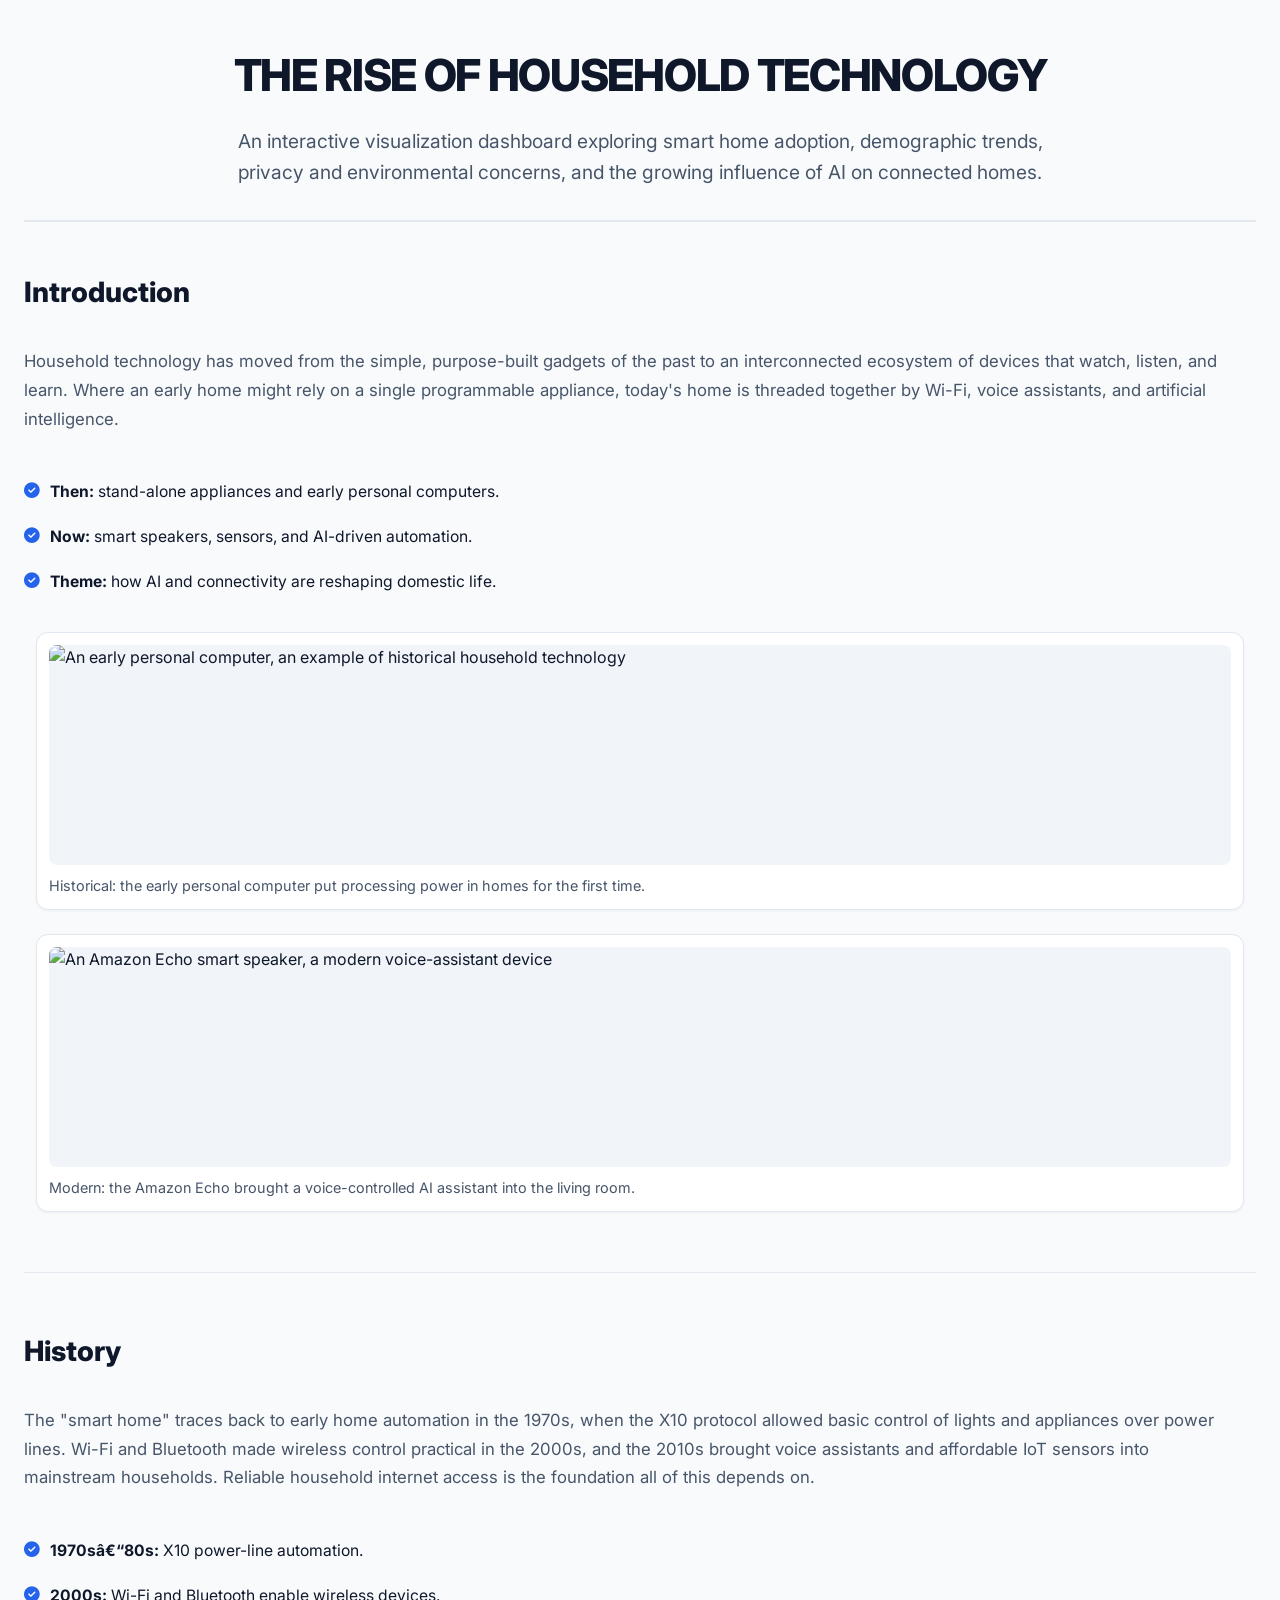
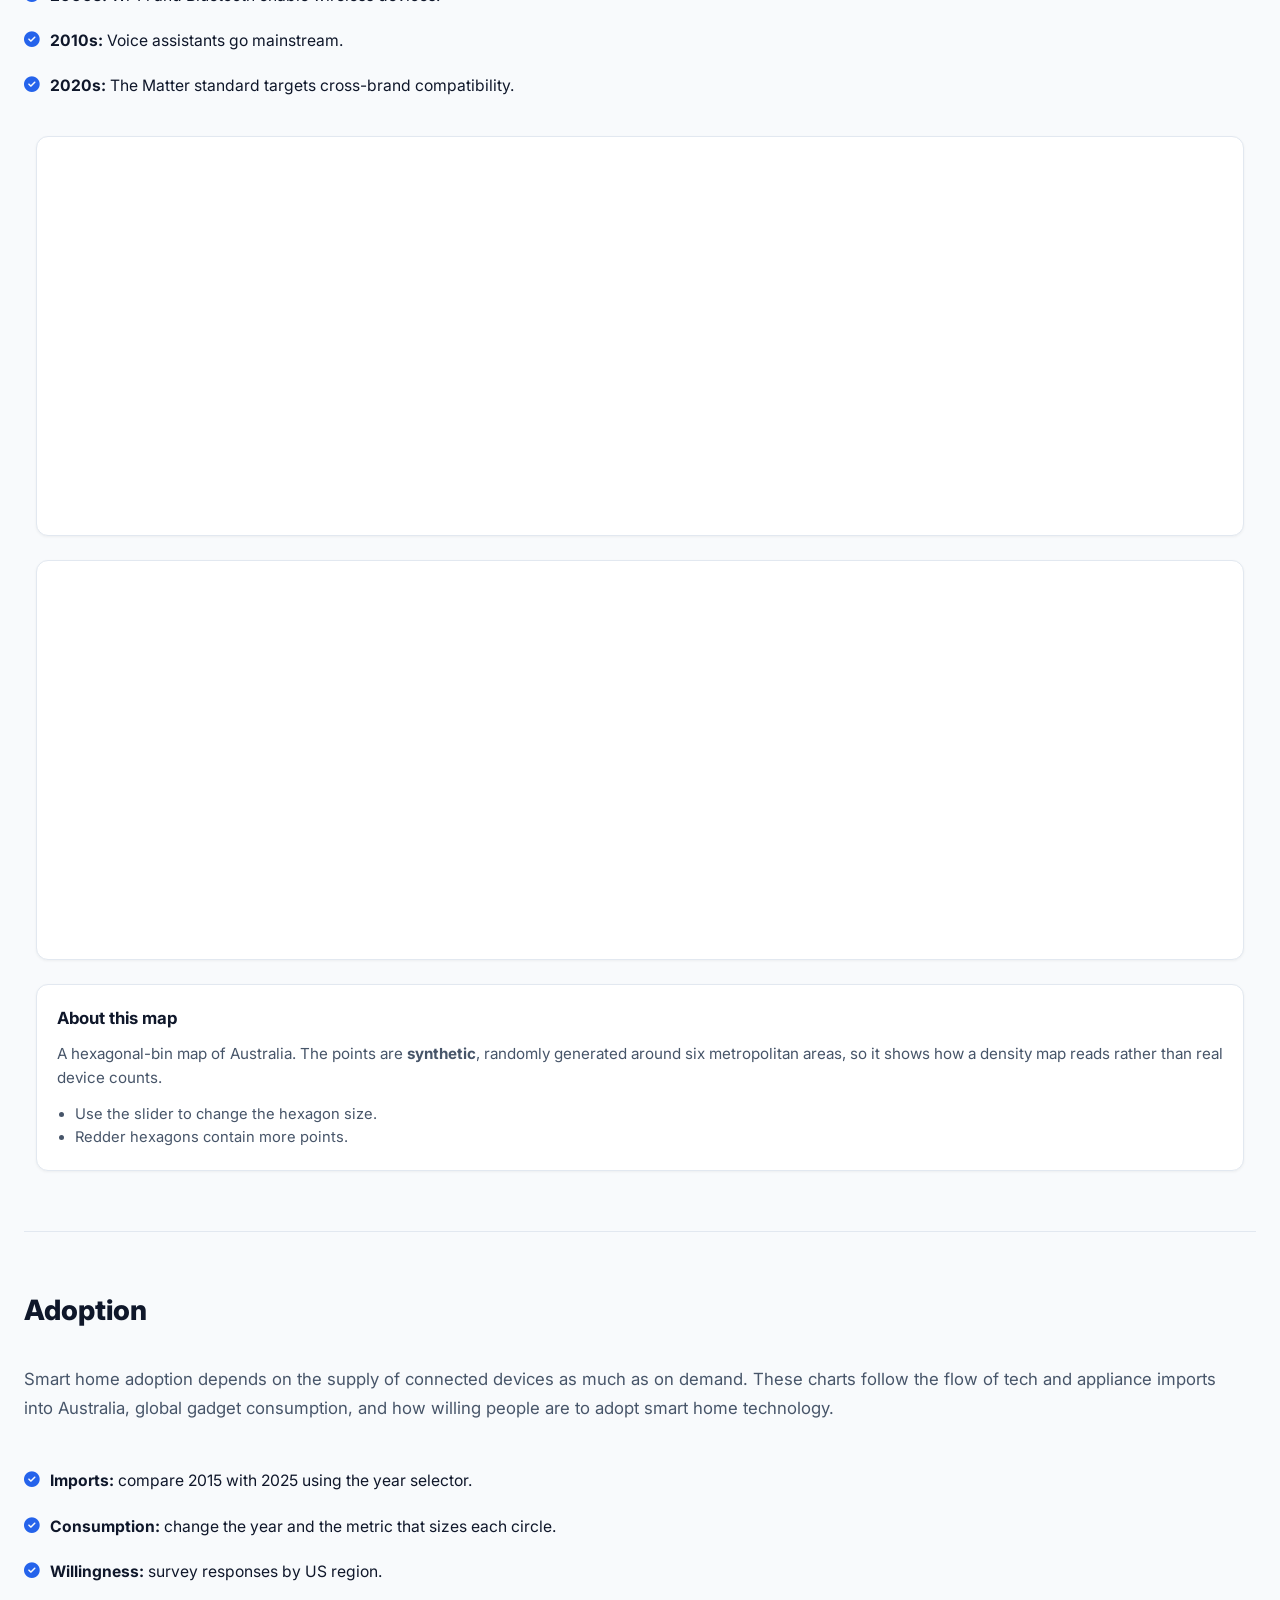
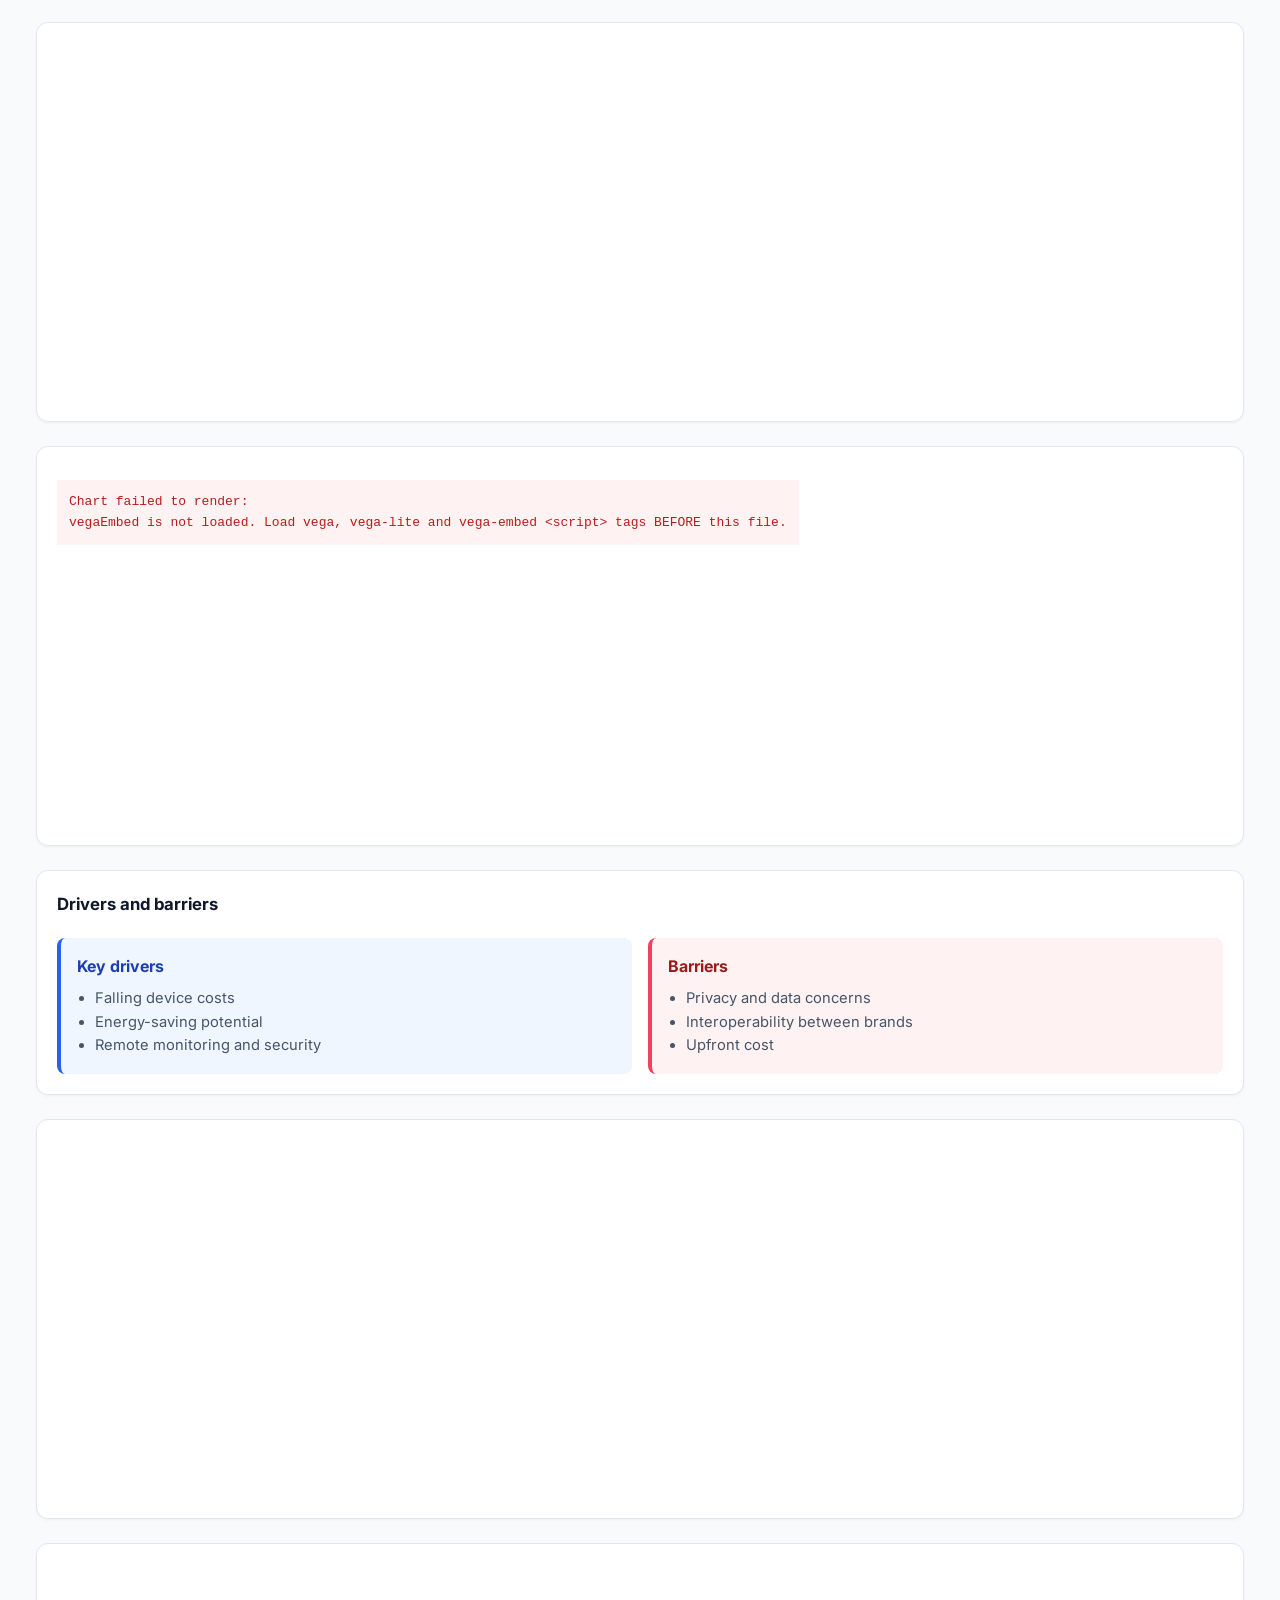
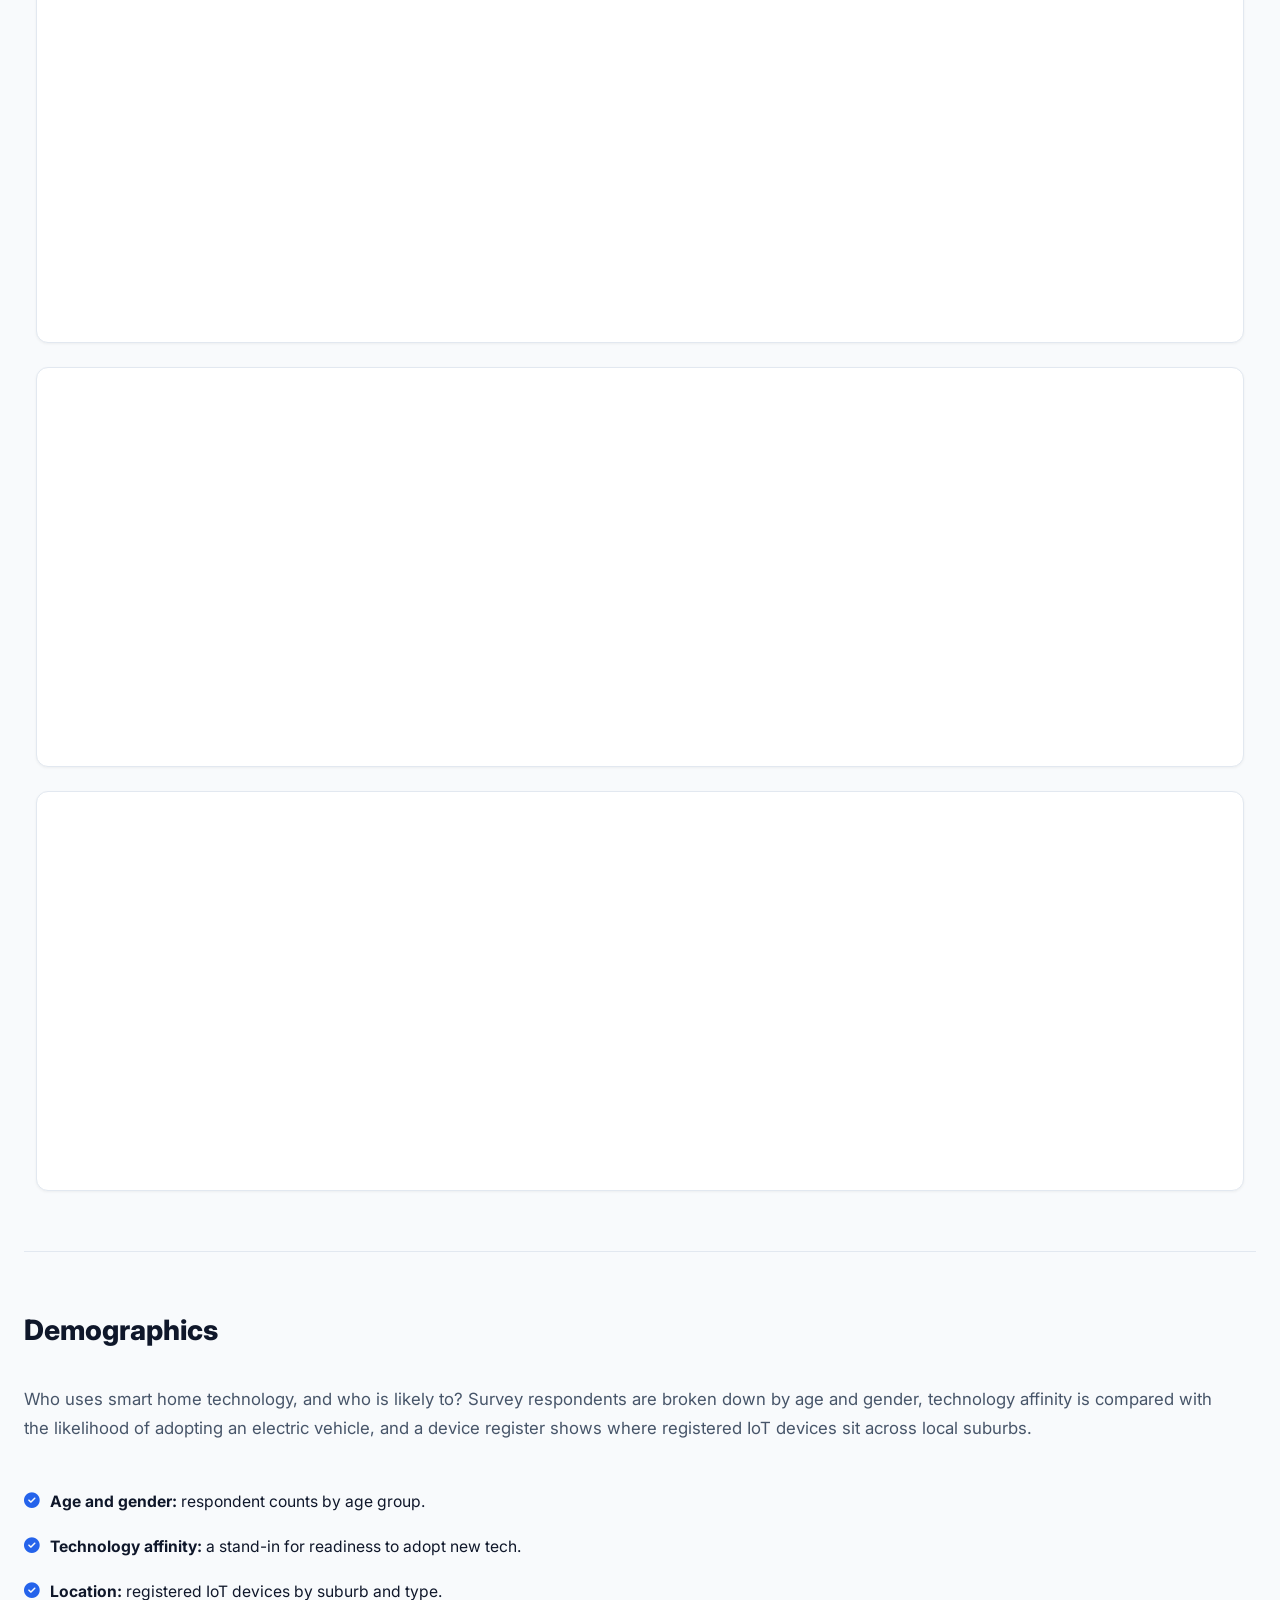
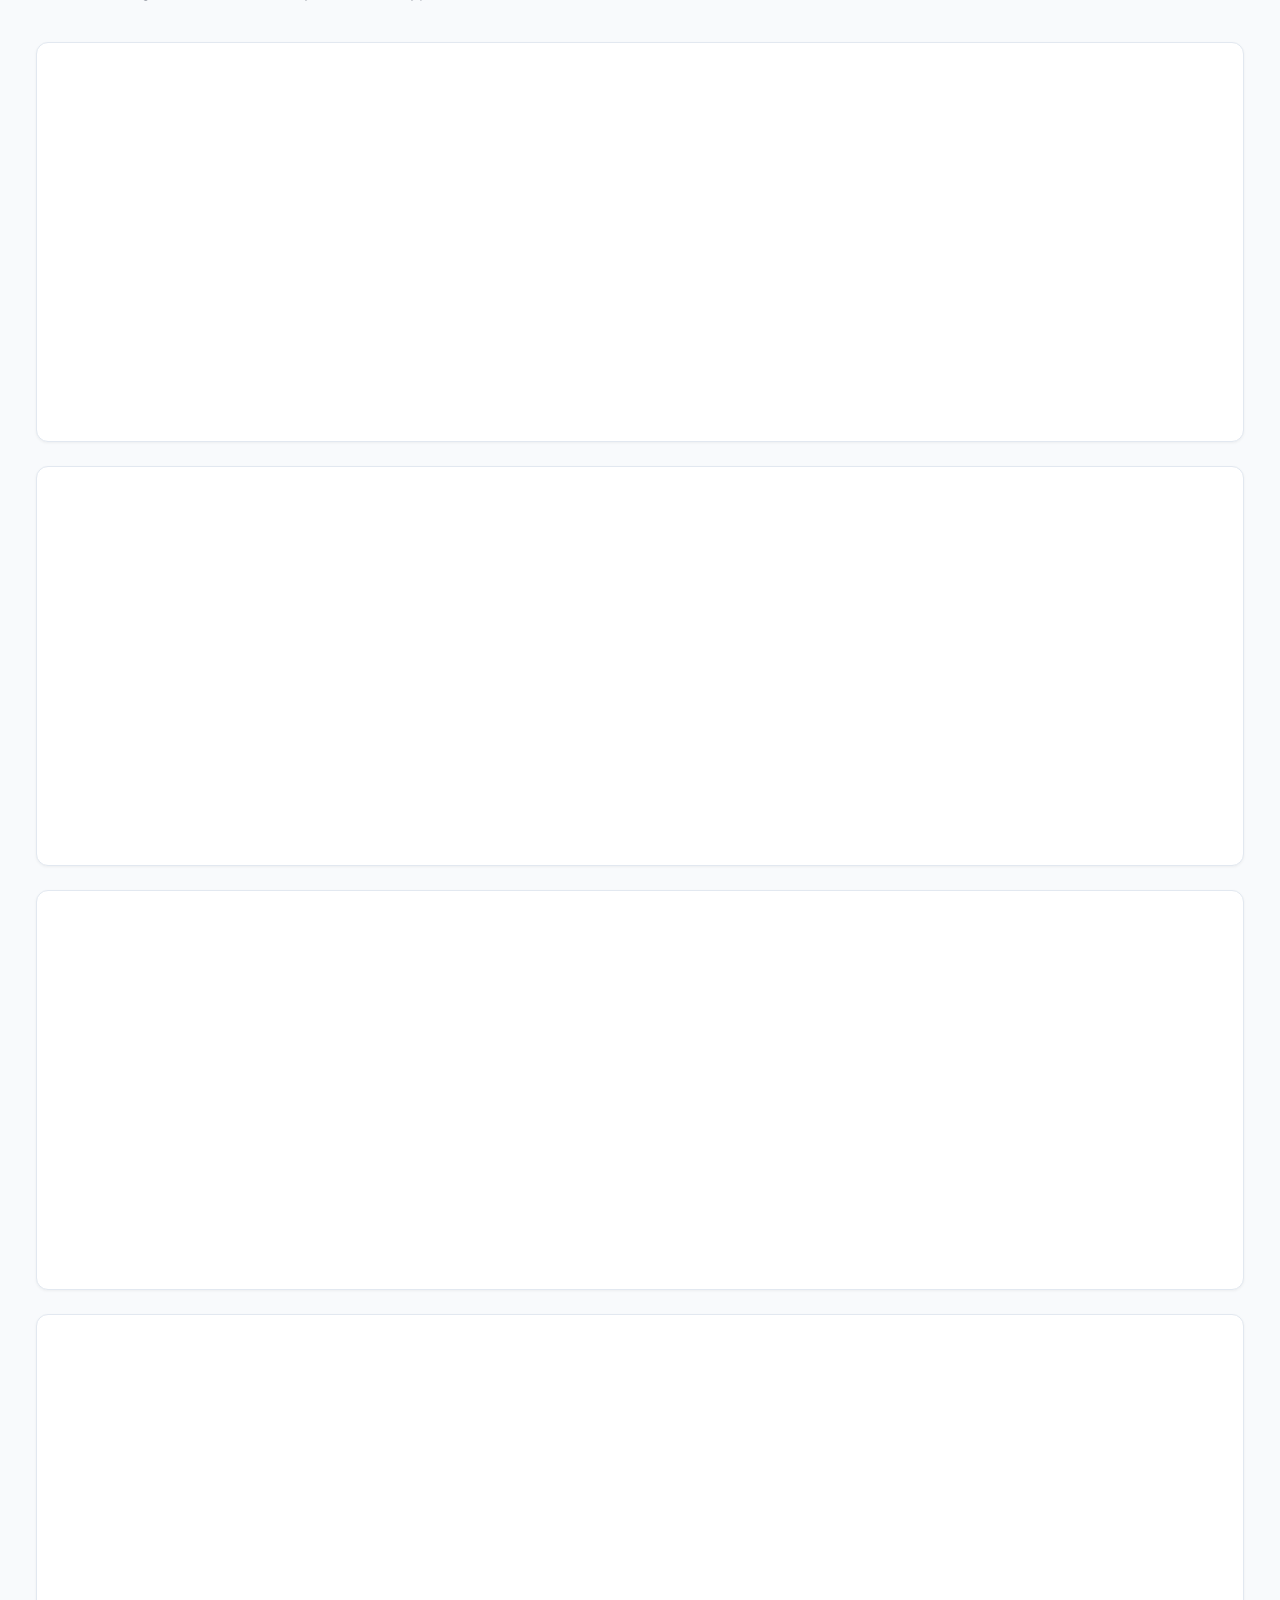
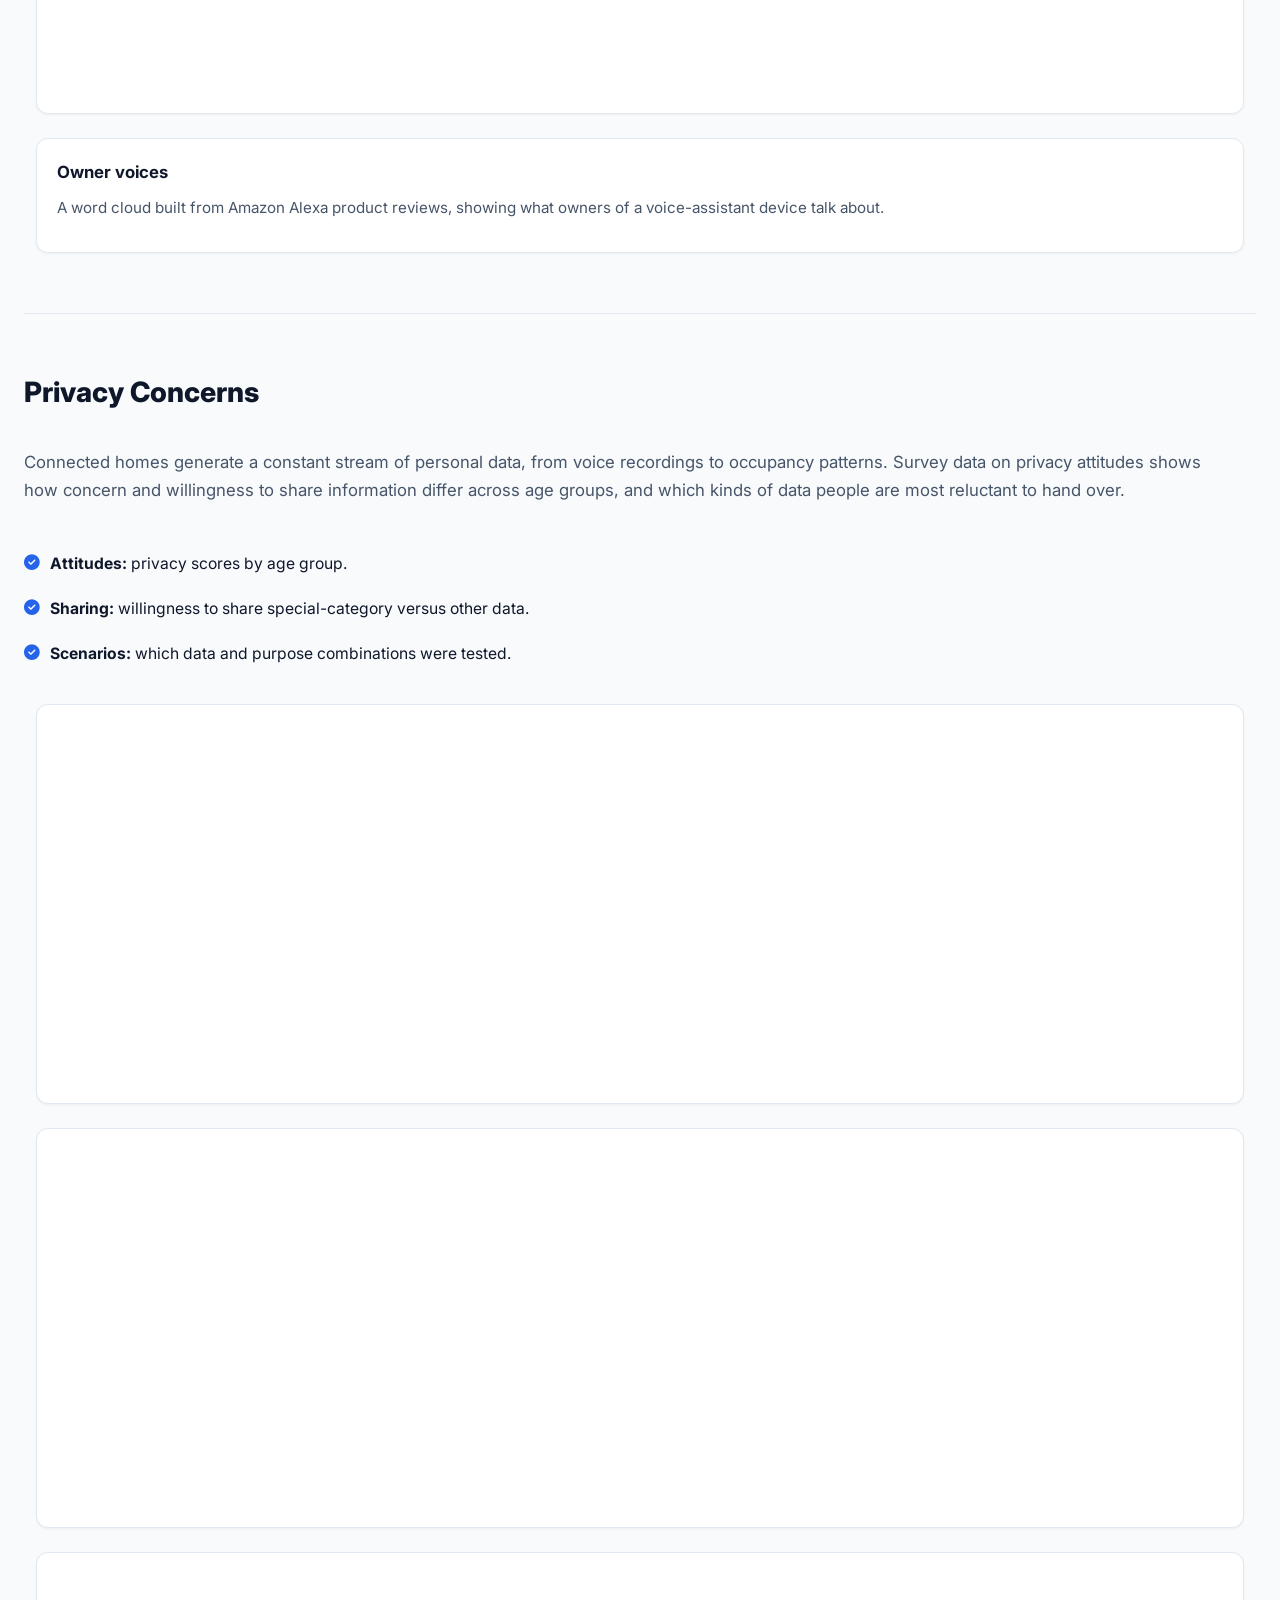
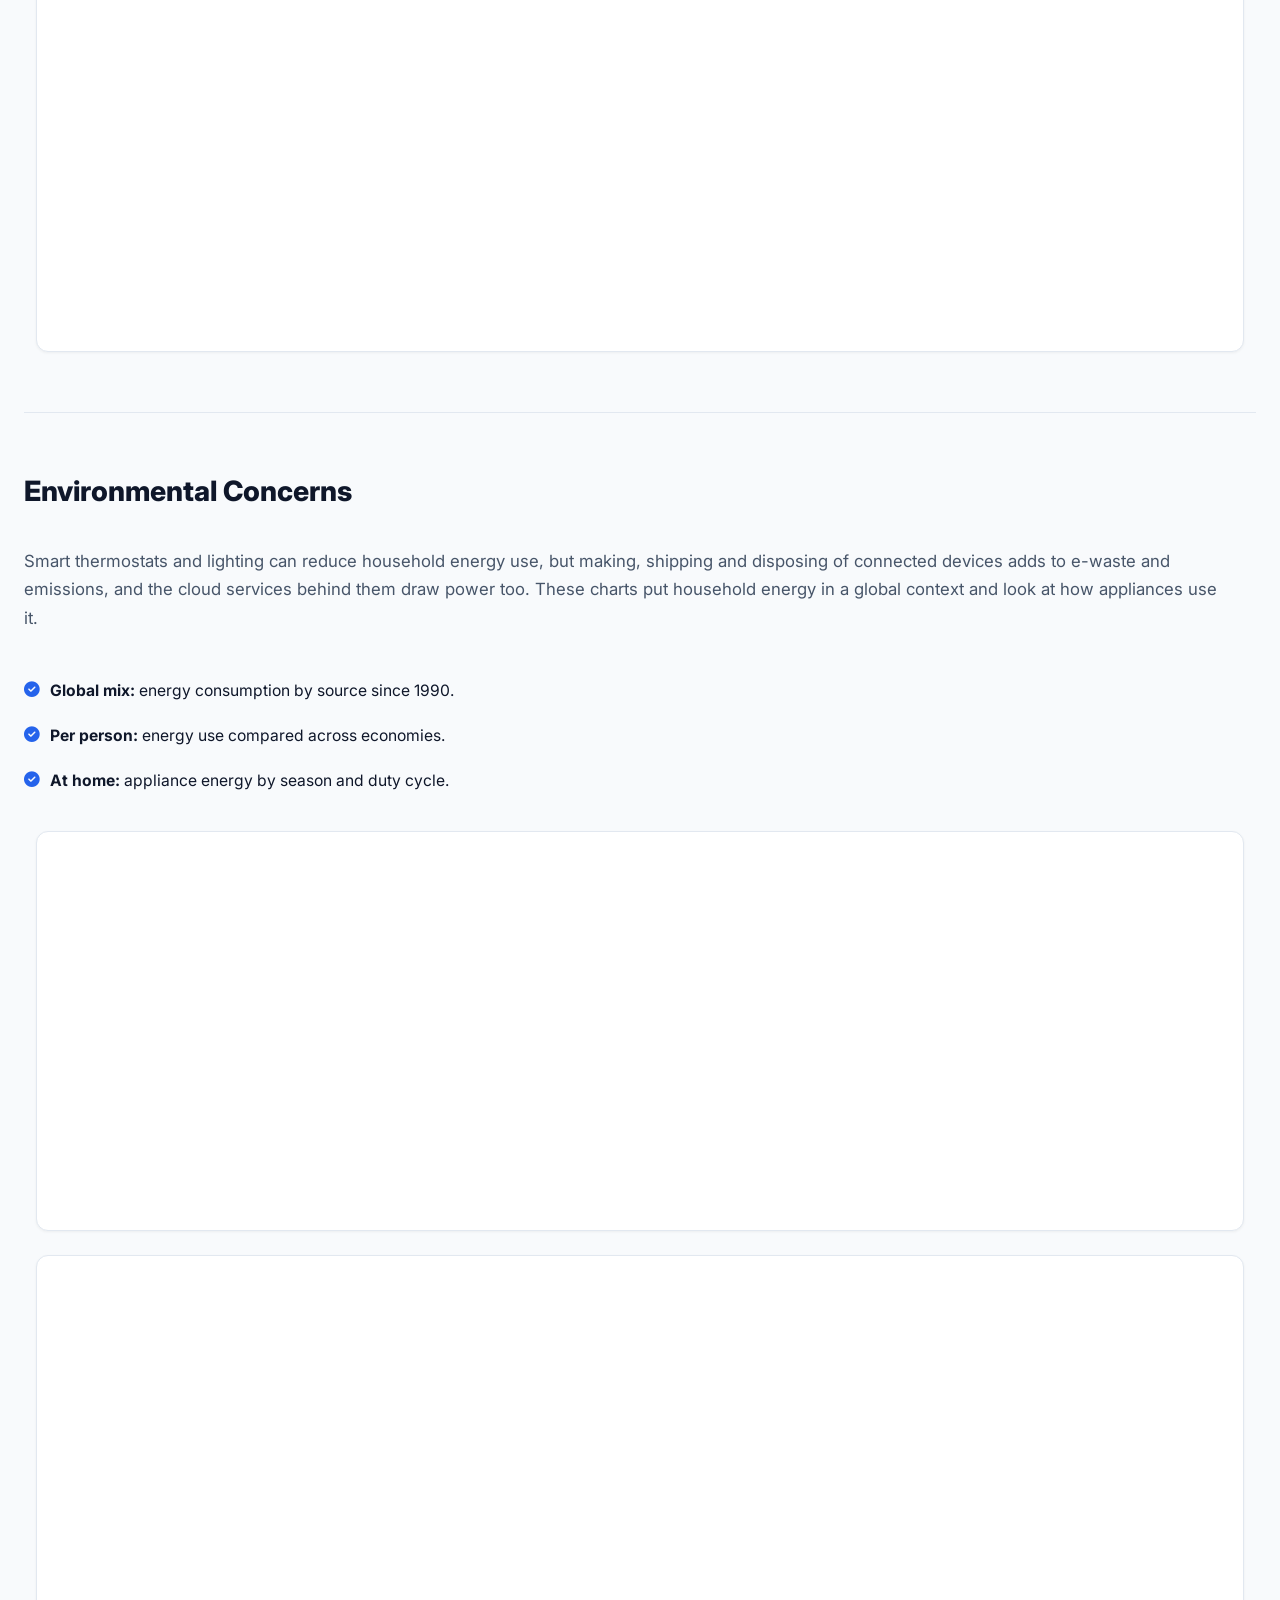
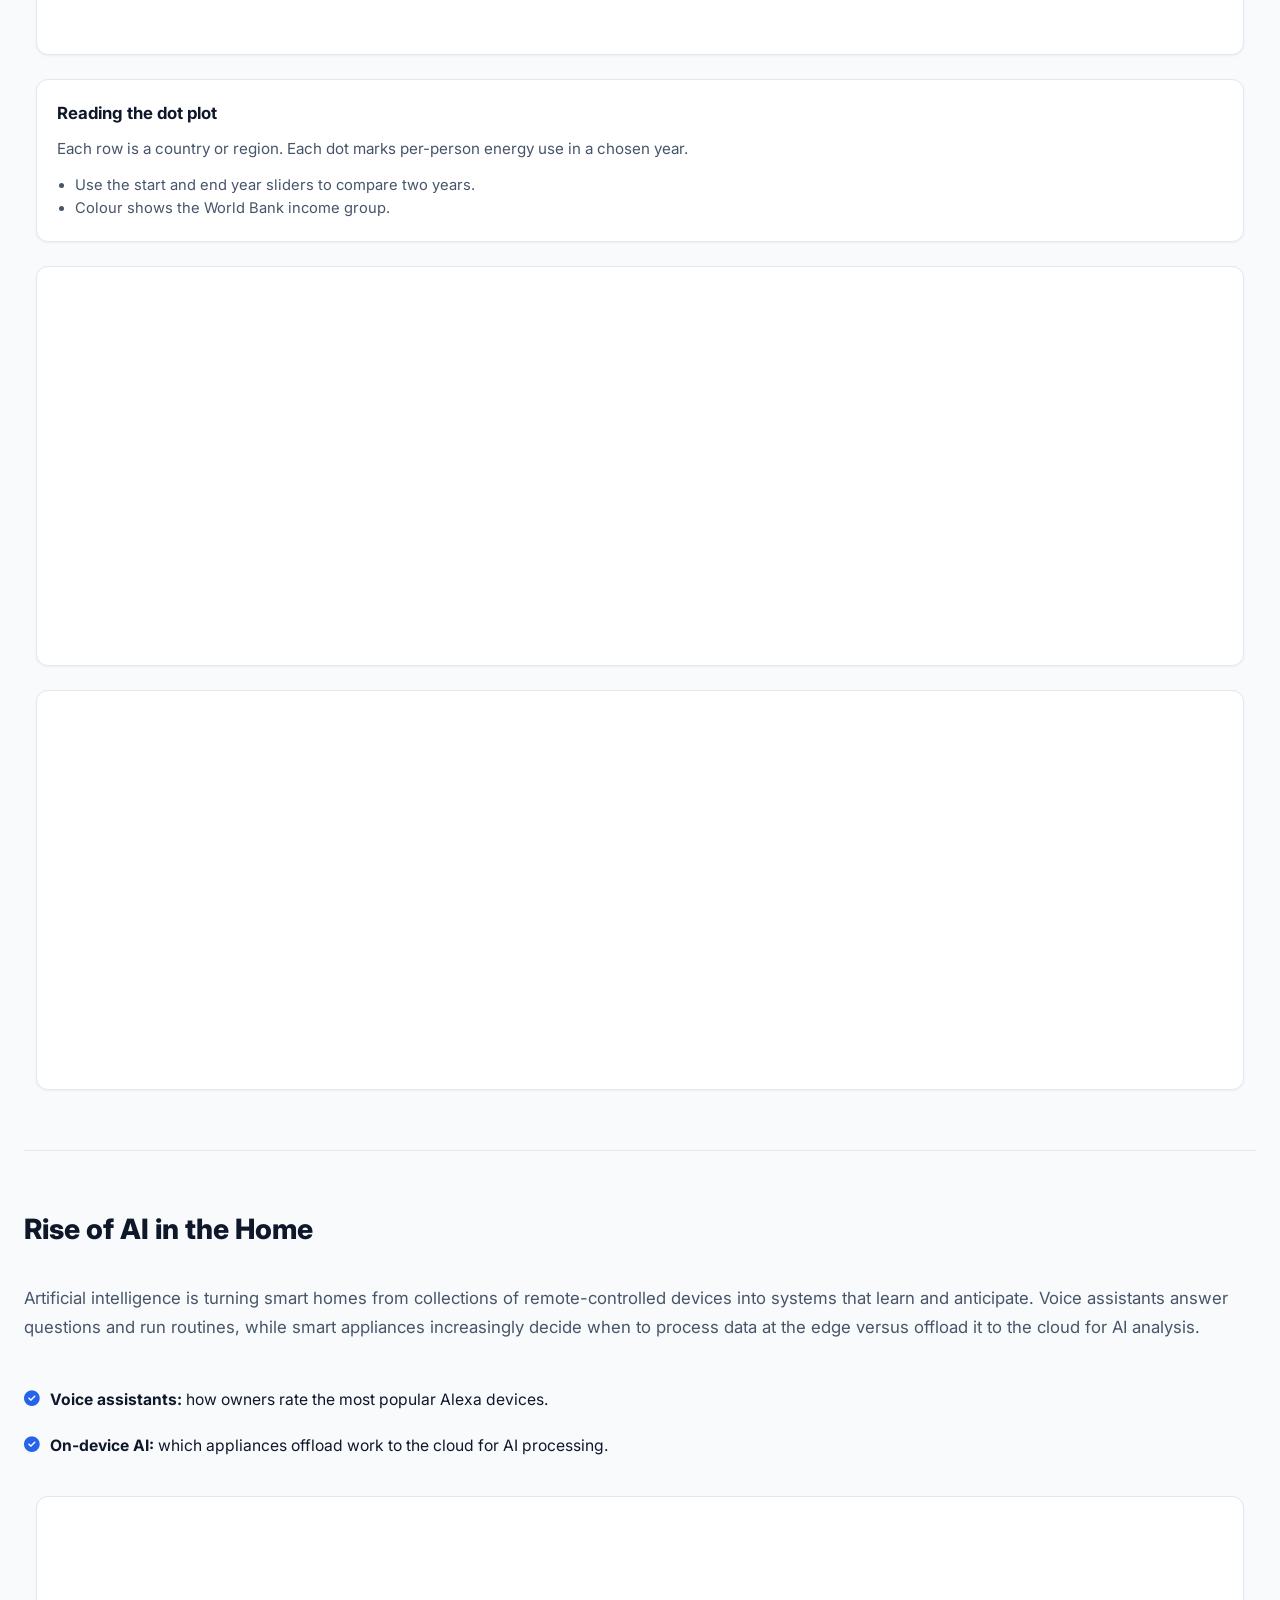
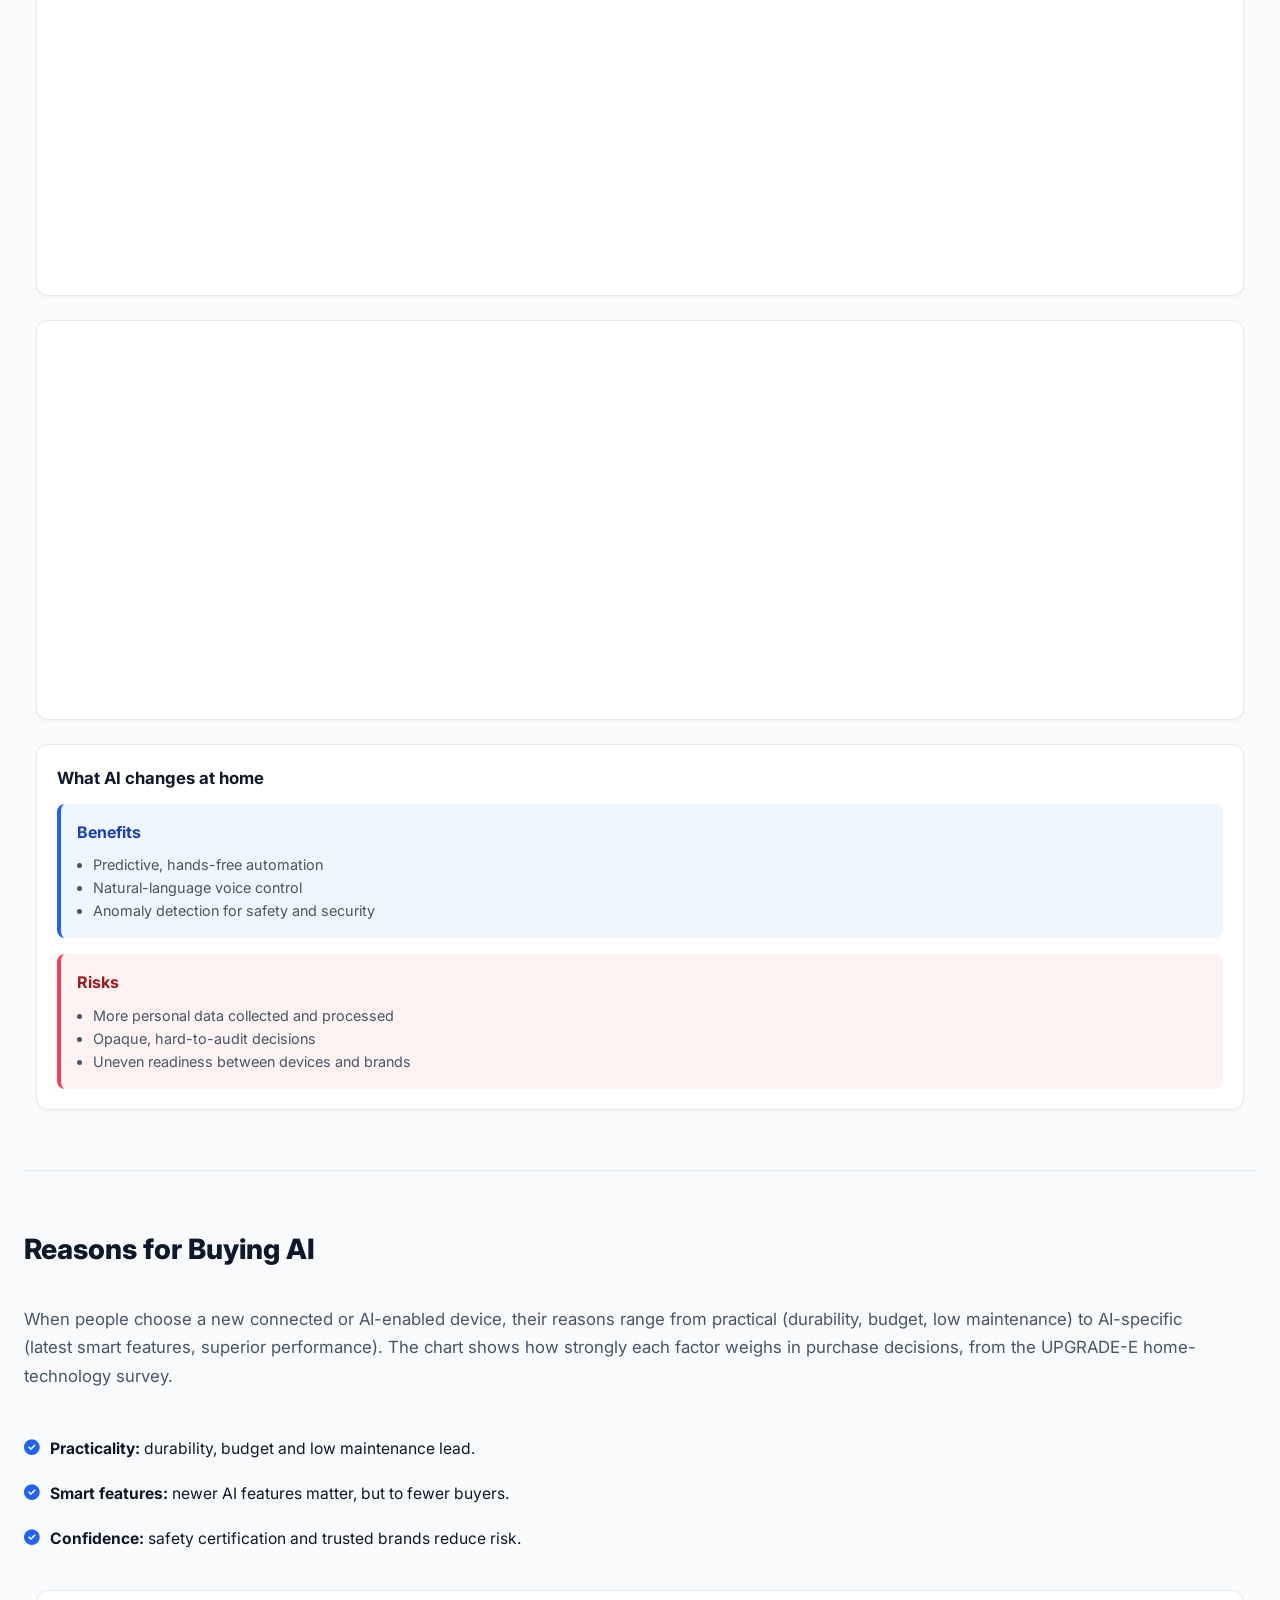
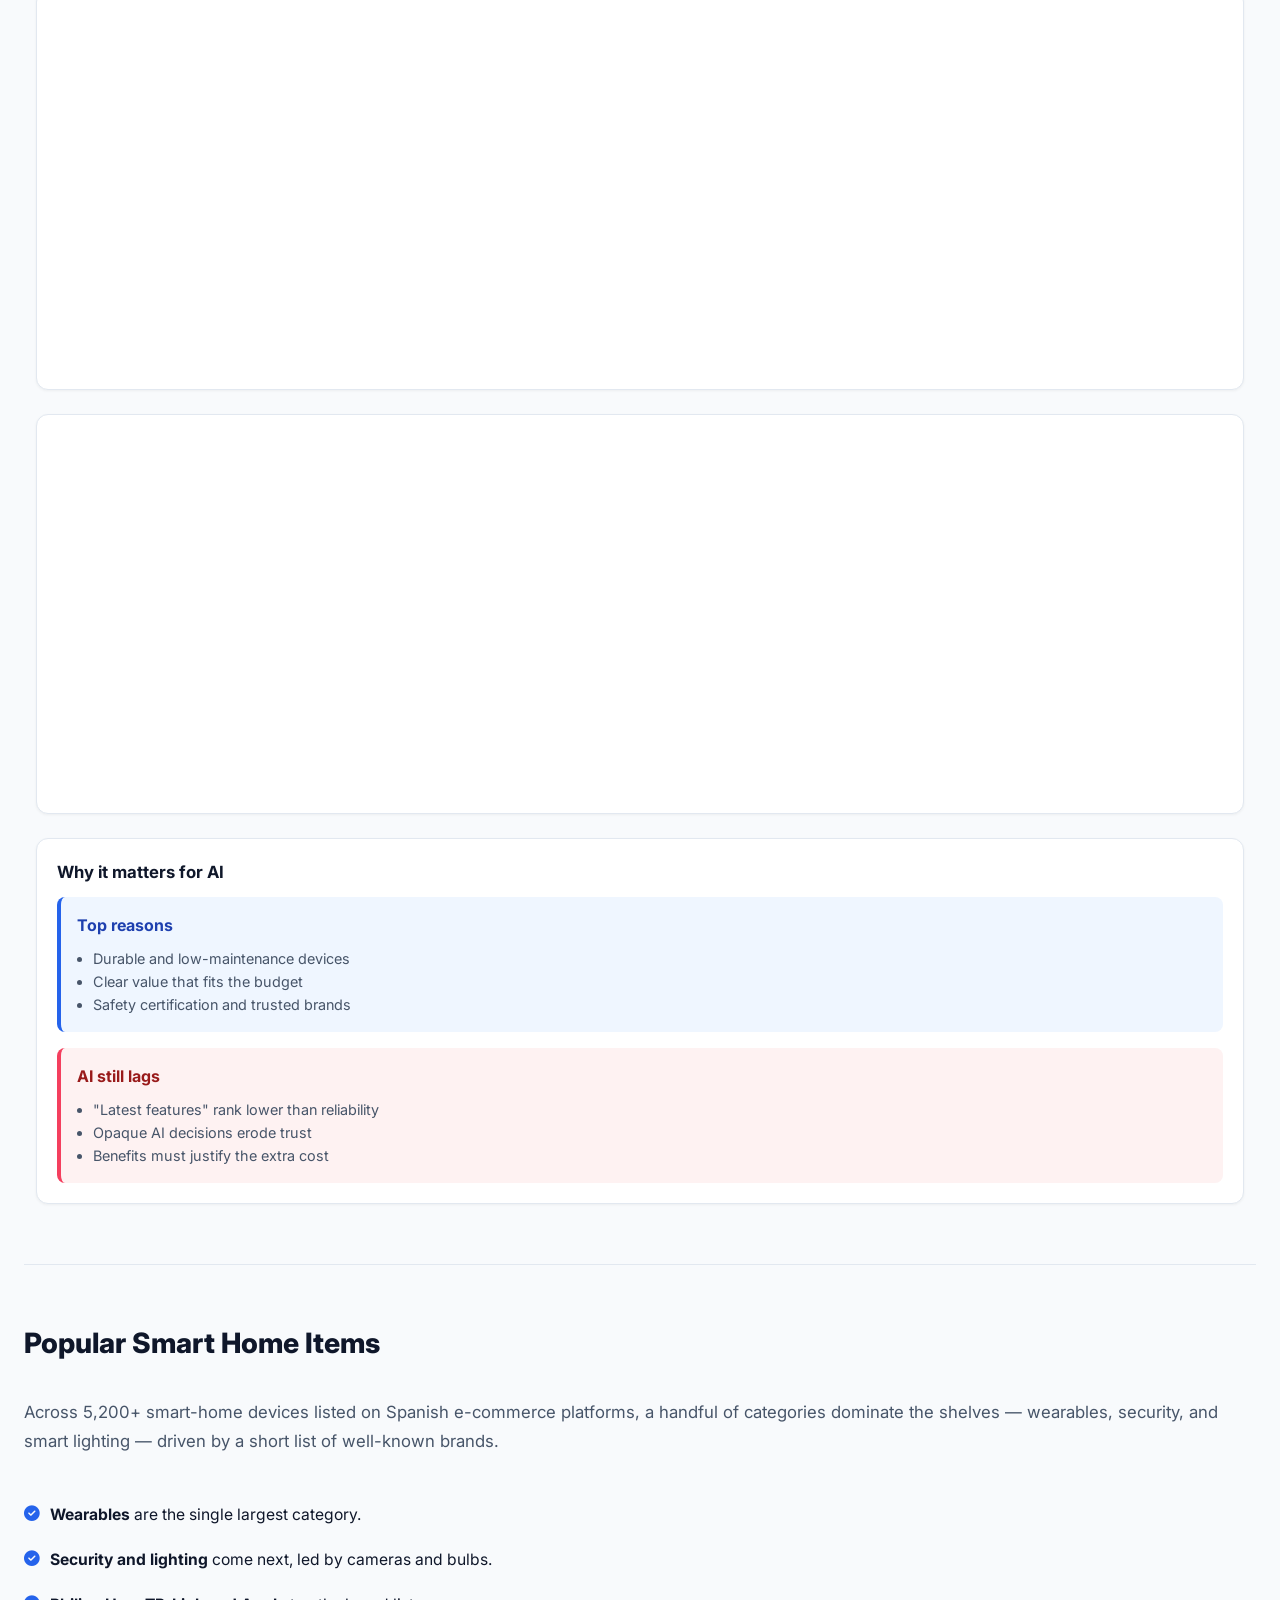
==== index.html @ 5661380e "state: pushing current statee, which improved the techConsumption schema and made it show a minimap" ====
﻿<!DOCTYPE html>
<html lang="en">
<head>
  <meta charset="UTF-8">
  <meta name="viewport" content="width=device-width, initial-scale=1.0">
  <title>The Rise of Household Technology</title>

  <!-- Vega, Vega-Lite, & Vega-Embed CDNs -->
  <script src="https://cdn.jsdelivr.net/npm/vega@5"></script>
  <script src="https://cdn.jsdelivr.net/npm/vega-lite@5"></script>
  <script src="https://cdn.jsdelivr.net/npm/vega-embed@6"></script>

  <!-- Pure.css CDNs -->
  <link rel="stylesheet" href="https://cdn.jsdelivr.net/npm/purecss@3.1.0/build/pure-min.css" integrity="sha384-kj0X2NG2KHBie8Tq8fH1kxnyWM9XsXQpq7XdwbKmFKjwwaXGKBlB2Klu3VOltSFx" crossorigin="anonymous">
  <link rel="stylesheet" href="https://cdn.jsdelivr.net/npm/purecss@3.1.0/build/grids-responsive-min.css">

  <!-- Font Awesome Icons & Google Fonts -->
  <link rel="stylesheet" href="https://cdnjs.cloudflare.com/ajax/libs/font-awesome/6.4.0/css/all.min.css">
  <link rel="preconnect" href="https://fonts.googleapis.com">
  <link rel="preconnect" href="https://fonts.gstatic.com" crossorigin>
  <link href="https://fonts.googleapis.com/css2?family=Inter:wght@300;400;500;600;700;800&display=swap" rel="stylesheet">

  <!-- Project stylesheet -->
  <link rel="stylesheet" href="style/style.css">

</head>
<body>

  <div class="page-container">

    <header class="hero-header">
      <h1>The Rise of Household Technology</h1>
      <p>An interactive visualization dashboard exploring smart home adoption, demographic trends, privacy and environmental concerns, and the growing influence of AI on connected homes.</p>
    </header>

    <main>

      <!-- ==================== INTRODUCTION ==================== -->
      <section class="section-block" id="introduction">
        <div class="pure-g">
          <div class="pure-u-1 pure-u-md-1-3 split-text-col">
            <h2 class="section-title">Introduction</h2>
            <p class="section-desc">
              Household technology has moved from the simple, purpose-built gadgets of the past
              to an interconnected ecosystem of devices that watch, listen, and learn. Where an
              early home might rely on a single programmable appliance, today's home is threaded
              together by Wi-Fi, voice assistants, and artificial intelligence.
            </p>
            <ul class="styled-list">
              <li><i class="fa-solid fa-circle-check"></i> <span><strong>Then:</strong> stand-alone appliances and early personal computers.</span></li>
              <li><i class="fa-solid fa-circle-check"></i> <span><strong>Now:</strong> smart speakers, sensors, and AI-driven automation.</span></li>
              <li><i class="fa-solid fa-circle-check"></i> <span><strong>Theme:</strong> how AI and connectivity are reshaping domestic life.</span></li>
            </ul>
          </div>

          <div class="pure-u-1 pure-u-md-1-3 chart-cell">
            <figure class="figure-card">
              <img
                src="https://commons.wikimedia.org/wiki/Special:FilePath/IBM_PC_5150.jpg?width=640"
                alt="An early personal computer, an example of historical household technology">
              <figcaption>Historical: the early personal computer put processing power in homes for the first time.</figcaption>
            </figure>
          </div>

          <div class="pure-u-1 pure-u-md-1-3 chart-cell">
            <figure class="figure-card">
              <img
                src="https://commons.wikimedia.org/wiki/Special:FilePath/Amazon_Echo.jpg?width=640"
                alt="An Amazon Echo smart speaker, a modern voice-assistant device">
              <figcaption>Modern: the Amazon Echo brought a voice-controlled AI assistant into the living room.</figcaption>
            </figure>
          </div>
        </div>
      </section>

      <!-- ==================== HISTORY ==================== -->
      <section class="section-block" id="history">
        <div class="pure-g">
          <div class="pure-u-1 pure-u-md-1-3 split-text-col">
            <h2 class="section-title">History</h2>
            <p class="section-desc">
              The "smart home" traces back to early home automation in the 1970s, when the X10 protocol allowed basic control of lights and appliances over power lines. Wi-Fi and Bluetooth made wireless control practical in the 2000s, and the 2010s brought voice assistants and affordable IoT sensors into mainstream households. Reliable household internet access is the foundation all of this depends on.
            </p>
            <ul class="styled-list">
              <li><i class="fa-solid fa-circle-check"></i> <span><strong>1970sâ€“80s:</strong> X10 power-line automation.</span></li>
              <li><i class="fa-solid fa-circle-check"></i> <span><strong>2000s:</strong> Wi-Fi and Bluetooth enable wireless devices.</span></li>
              <li><i class="fa-solid fa-circle-check"></i> <span><strong>2010s:</strong> Voice assistants go mainstream.</span></li>
              <li><i class="fa-solid fa-circle-check"></i> <span><strong>2020s:</strong> The Matter standard targets cross-brand compatibility.</span></li>
            </ul>
          </div>
          <div class="pure-u-1 pure-u-md-2-3 chart-cell">
            <div class="vis-container" id="accessInternet"></div>
          </div>
        </div>

        <div class="pure-g">
          <div class="pure-u-1 pure-u-md-2-3 chart-cell">
            <div class="vis-container" id="vis"></div>
          </div>
          <div class="pure-u-1 pure-u-md-1-3 chart-cell">
            <div class="note-card">
              <h3>About this map</h3>
              <p>A hexagonal-bin map of Australia. The points are <strong>synthetic</strong>, randomly generated around six metropolitan areas, so it shows how a density map reads rather than real device counts.</p>
              <ul>
                <li>Use the slider to change the hexagon size.</li>
                <li>Redder hexagons contain more points.</li>
              </ul>
            </div>
          </div>
        </div>
      </section>
      <!-- ==================== ADOPTION ==================== -->
      <section class="section-block" id="adoption">
        <div class="pure-g">
          <div class="pure-u-1 pure-u-md-1-3 split-text-col">
            <h2 class="section-title">Adoption</h2>
            <p class="section-desc">
              Smart home adoption depends on the supply of connected devices as much as on demand. These charts follow the flow of tech and appliance imports into Australia, global gadget consumption, and how willing people are to adopt smart home technology.
            </p>
            <ul class="styled-list">
              <li><i class="fa-solid fa-circle-check"></i> <span><strong>Imports:</strong> compare 2015 with 2025 using the year selector.</span></li>
              <li><i class="fa-solid fa-circle-check"></i> <span><strong>Consumption:</strong> change the year and the metric that sizes each circle.</span></li>
              <li><i class="fa-solid fa-circle-check"></i> <span><strong>Willingness:</strong> survey responses by US region.</span></li>
            </ul>
          </div>
          <div class="pure-u-1 pure-u-md-2-3 chart-cell">
            <div class="vis-container" id="importAus"></div>
          </div>
        </div>

        <div class="pure-g">
          <div class="pure-u-1 chart-cell">
            <div class="vis-container vis-container--wide" id="gadget"></div>
          </div>
        </div>

        <div class="pure-g">
          <div class="pure-u-1 chart-cell">
            <div class="note-card">
              <h3>Drivers and barriers</h3>
              <div class="split-box-container">
                <div class="driver-box">
                  <h4>Key drivers</h4>
                  <ul>
                    <li>Falling device costs</li>
                    <li>Energy-saving potential</li>
                    <li>Remote monitoring and security</li>
                  </ul>
                </div>
                <div class="barrier-box">
                  <h4>Barriers</h4>
                  <ul>
                    <li>Privacy and data concerns</li>
                    <li>Interoperability between brands</li>
                    <li>Upfront cost</li>
                  </ul>
                </div>
              </div>
            </div>
          </div>
        </div>

        <div class="pure-g">
          <div class="pure-u-1 pure-u-md-1-2 chart-cell">
            <div class="vis-container" id="symbolMap1"></div>
          </div>
          <div class="pure-u-1 pure-u-md-1-2 chart-cell">
            <div class="vis-container" id="symbolMap2"></div>
          </div>
        </div>

        <div class="pure-g">
          <div class="pure-u-1 pure-u-md-1-2 chart-cell">
            <div class="vis-container" id="vis-upgrade"></div>
          </div>
          <div class="pure-u-1 pure-u-md-1-2 chart-cell">
            <div class="vis-container" id="vis-smash"></div>
          </div>
        </div>
      </section>

      <!-- ==================== DEMOGRAPHICS ==================== -->
      <section class="section-block" id="demographics-section">
        <div class="pure-g">
          <div class="pure-u-1 pure-u-md-1-2 split-text-col">
            <h2 class="section-title">Demographics</h2>
            <p class="section-desc">
              Who uses smart home technology, and who is likely to? Survey respondents are broken down by age and gender, technology affinity is compared with the likelihood of adopting an electric vehicle, and a device register shows where registered IoT devices sit across local suburbs.
            </p>
            <ul class="styled-list">
              <li><i class="fa-solid fa-circle-check"></i> <span><strong>Age and gender:</strong> respondent counts by age group.</span></li>
              <li><i class="fa-solid fa-circle-check"></i> <span><strong>Technology affinity:</strong> a stand-in for readiness to adopt new tech.</span></li>
              <li><i class="fa-solid fa-circle-check"></i> <span><strong>Location:</strong> registered IoT devices by suburb and type.</span></li>
            </ul>
          </div>
          <div class="pure-u-1 pure-u-md-1-2 chart-cell">
            <div class="vis-container" id="demoStats"></div>
          </div>
        </div>

        <div class="pure-g">
          <div class="pure-u-1 pure-u-md-1-2 chart-cell">
            <div class="vis-container" id="demographic"></div>
          </div>
          <div class="pure-u-1 pure-u-md-1-2 chart-cell">
            <div class="vis-container" id="vis-iot"></div>
          </div>
        </div>

        <div class="pure-g">
          <div class="pure-u-1 pure-u-md-2-3 chart-cell">
            <div class="vis-container" id="demographics"></div>
          </div>
          <div class="pure-u-1 pure-u-md-1-3 chart-cell">
            <div class="note-card">
              <h3>Owner voices</h3>
              <p>A word cloud built from Amazon Alexa product reviews, showing what owners of a voice-assistant device talk about.</p>
            </div>
          </div>
        </div>
      </section>
      <!-- ==================== PRIVACY CONCERNS ==================== -->
      <section class="section-block" id="privacy">
        <div class="pure-g">
          <div class="pure-u-1 pure-u-md-1-2 split-text-col">
            <h2 class="section-title">Privacy Concerns</h2>
            <p class="section-desc">
              Connected homes generate a constant stream of personal data, from voice recordings to occupancy patterns. Survey data on privacy attitudes shows how concern and willingness to share information differ across age groups, and which kinds of data people are most reluctant to hand over.
            </p>
            <ul class="styled-list">
              <li><i class="fa-solid fa-circle-check"></i> <span><strong>Attitudes:</strong> privacy scores by age group.</span></li>
              <li><i class="fa-solid fa-circle-check"></i> <span><strong>Sharing:</strong> willingness to share special-category versus other data.</span></li>
              <li><i class="fa-solid fa-circle-check"></i> <span><strong>Scenarios:</strong> which data and purpose combinations were tested.</span></li>
            </ul>
          </div>
          <div class="pure-u-1 pure-u-md-1-2 chart-cell">
            <div class="vis-container" id="privacyConcerns"></div>
          </div>
        </div>

        <div class="pure-g">
          <div class="pure-u-1 pure-u-md-1-2 chart-cell">
            <div class="vis-container" id="willingnessToShare"></div>
          </div>
          <div class="pure-u-1 pure-u-md-1-2 chart-cell">
            <div class="vis-container" id="vis-gdpr"></div>
          </div>
        </div>
      </section>

      <!-- ==================== ENVIRONMENTAL CONCERNS ==================== -->
      <section class="section-block" id="environment">
        <div class="pure-g">
          <div class="pure-u-1 pure-u-md-1-3 split-text-col">
            <h2 class="section-title">Environmental Concerns</h2>
            <p class="section-desc">
              Smart thermostats and lighting can reduce household energy use, but making, shipping and disposing of connected devices adds to e-waste and emissions, and the cloud services behind them draw power too. These charts put household energy in a global context and look at how appliances use it.
            </p>
            <ul class="styled-list">
              <li><i class="fa-solid fa-circle-check"></i> <span><strong>Global mix:</strong> energy consumption by source since 1990.</span></li>
              <li><i class="fa-solid fa-circle-check"></i> <span><strong>Per person:</strong> energy use compared across economies.</span></li>
              <li><i class="fa-solid fa-circle-check"></i> <span><strong>At home:</strong> appliance energy by season and duty cycle.</span></li>
            </ul>
          </div>
          <div class="pure-u-1 pure-u-md-2-3 chart-cell">
            <div class="vis-container" id="energy"></div>
          </div>
        </div>

        <div class="pure-g">
          <div class="pure-u-1 pure-u-md-2-3 chart-cell">
            <div class="vis-container" id="perCapita1"></div>
          </div>
          <div class="pure-u-1 pure-u-md-1-3 chart-cell">
            <div class="note-card">
              <h3>Reading the dot plot</h3>
              <p>Each row is a country or region. Each dot marks per-person energy use in a chosen year.</p>
              <ul>
                <li>Use the start and end year sliders to compare two years.</li>
                <li>Colour shows the World Bank income group.</li>
              </ul>
            </div>
          </div>
        </div>

        <div class="pure-g">
          <div class="pure-u-1 pure-u-md-1-2 chart-cell">
            <div class="vis-container" id="vis-energy-season"></div>
          </div>
          <div class="pure-u-1 pure-u-md-1-2 chart-cell">
            <div class="vis-container" id="vis-duty"></div>
          </div>
        </div>
      </section>
      <!-- ==================== RISE OF AI ==================== -->
      <section class="section-block" id="ai">
        <div class="pure-g">
          <div class="pure-u-1 pure-u-md-1-2 split-text-col">
            <h2 class="section-title">Rise of AI in the Home</h2>
            <p class="section-desc">
              Artificial intelligence is turning smart homes from collections of remote-controlled devices into systems that learn and anticipate. Voice assistants answer questions and run routines, while smart appliances increasingly decide when to process data at the edge versus offload it to the cloud for AI analysis.
            </p>
            <ul class="styled-list">
              <li><i class="fa-solid fa-circle-check"></i> <span><strong>Voice assistants:</strong> how owners rate the most popular Alexa devices.</span></li>
              <li><i class="fa-solid fa-circle-check"></i> <span><strong>On-device AI:</strong> which appliances offload work to the cloud for AI processing.</span></li>
            </ul>
          </div>
          <div class="pure-u-1 pure-u-md-1-2 chart-cell">
            <div class="vis-container" id="vis-ai-country"></div>
          </div>
        </div>

        <div class="pure-g">
          <div class="pure-u-1 pure-u-md-1-2 chart-cell">
            <div class="vis-container" id="vis-ai-industry"></div>
          </div>
          <div class="pure-u-1 pure-u-md-1-2 chart-cell">
            <div class="note-card">
              <h3>What AI changes at home</h3>
              <div class="split-box-container stacked">
                <div class="driver-box">
                  <h4>Benefits</h4>
                  <ul>
                    <li>Predictive, hands-free automation</li>
                    <li>Natural-language voice control</li>
                    <li>Anomaly detection for safety and security</li>
                  </ul>
                </div>
                <div class="barrier-box">
                  <h4>Risks</h4>
                  <ul>
                    <li>More personal data collected and processed</li>
                    <li>Opaque, hard-to-audit decisions</li>
                    <li>Uneven readiness between devices and brands</li>
                  </ul>
                </div>
              </div>
            </div>
          </div>
        </div>
      </section>

      <!-- ==================== REASONS FOR BUYING AI ==================== -->
      <section class="section-block" id="buying-ai">
        <div class="pure-g">
          <div class="pure-u-1 pure-u-md-1-3 split-text-col">
            <h2 class="section-title">Reasons for Buying AI</h2>
            <p class="section-desc">
              When people choose a new connected or AI-enabled device, their reasons range from practical (durability, budget, low maintenance) to AI-specific (latest smart features, superior performance). The chart shows how strongly each factor weighs in purchase decisions, from the UPGRADE-E home-technology survey.
            </p>
            <ul class="styled-list">
              <li><i class="fa-solid fa-circle-check"></i> <span><strong>Practicality:</strong> durability, budget and low maintenance lead.</span></li>
              <li><i class="fa-solid fa-circle-check"></i> <span><strong>Smart features:</strong> newer AI features matter, but to fewer buyers.</span></li>
              <li><i class="fa-solid fa-circle-check"></i> <span><strong>Confidence:</strong> safety certification and trusted brands reduce risk.</span></li>
            </ul>
          </div>
          <div class="pure-u-1 pure-u-md-2-3 chart-cell">
            <div class="vis-container" id="vis-buy-reasons"></div>
          </div>
        </div>

        <div class="pure-g">
          <div class="pure-u-1 pure-u-md-2-3 chart-cell">
            <div class="vis-container" id="vis-buy-reasons-rank"></div>
          </div>
          <div class="pure-u-1 pure-u-md-1-3 chart-cell">
            <div class="note-card">
              <h3>Why it matters for AI</h3>
              <div class="split-box-container stacked">
                <div class="driver-box">
                  <h4>Top reasons</h4>
                  <ul>
                    <li>Durable and low-maintenance devices</li>
                    <li>Clear value that fits the budget</li>
                    <li>Safety certification and trusted brands</li>
                  </ul>
                </div>
                <div class="barrier-box">
                  <h4>AI still lags</h4>
                  <ul>
                    <li>"Latest features" rank lower than reliability</li>
                    <li>Opaque AI decisions erode trust</li>
                    <li>Benefits must justify the extra cost</li>
                  </ul>
                </div>
              </div>
            </div>
          </div>
        </div>
      </section>

      <!-- ==================== POPULAR SMART HOME ITEMS ==================== -->
      <section class="section-block" id="popular-items">
        <div class="pure-g">
          <div class="pure-u-1 pure-u-md-1-3 split-text-col">
            <h2 class="section-title">Popular Smart Home Items</h2>
            <p class="section-desc">
              Across 5,200+ smart-home devices listed on Spanish e-commerce platforms, a handful of
              categories dominate the shelves — wearables, security, and smart lighting — driven by a
              short list of well-known brands.
            </p>
            <ul class="styled-list">
              <li><i class="fa-solid fa-circle-check"></i> <span><strong>Wearables</strong> are the single largest category.</span></li>
              <li><i class="fa-solid fa-circle-check"></i> <span><strong>Security and lighting</strong> come next, led by cameras and bulbs.</span></li>
              <li><i class="fa-solid fa-circle-check"></i> <span><strong>Philips Hue, TP-Link and Apple</strong> top the brand list.</span></li>
            </ul>
          </div>
          <div class="pure-u-1 pure-u-md-2-3 chart-cell">
            <div class="vis-container" id="vis-popular-types"></div>
          </div>
        </div>

        <div class="pure-g">
          <div class="pure-u-1 pure-u-md-2-3 chart-cell">
            <div class="vis-container" id="vis-popular-brands"></div>
          </div>
          <div class="pure-u-1 pure-u-md-1-3 chart-cell">
            <div class="note-card">
              <h3>What stands out</h3>
              <p>The most common items are everyday, high-turnover devices: light bulbs, cameras, plugs and wearables.</p>
              <ul>
                <li>Smart lighting and security together rival wearables.</li>
                <li>Philips Hue specialises in lighting; TP-Link spans plugs and routers.</li>
                <li>Apple's presence comes mostly from watches.</li>
              </ul>
            </div>
          </div>
        </div>

        <div class="pure-g">
          <div class="pure-u-1 pure-u-md-1-3 chart-cell">
            <figure class="figure-card">
              <img src="https://commons.wikimedia.org/wiki/Special:FilePath/Philips%20Hue%20white%20bulb%20-%20June%202018%20(1944).jpg?width=640" alt="A Philips Hue smart light bulb" loading="lazy">
              <figcaption>Philips Hue — smart light bulb (smart lighting).</figcaption>
            </figure>
          </div>
          <div class="pure-u-1 pure-u-md-1-3 chart-cell">
            <figure class="figure-card">
              <img src="https://commons.wikimedia.org/wiki/Special:FilePath/Amazon%20Echo%20Dot%20(virtual%20digital%20assistant)%20with%20normal%20coffee%20mug%20as%20size%20comparison.jpg?width=640" alt="An Amazon Echo Dot smart speaker" loading="lazy">
              <figcaption>Amazon Echo Dot — smart speaker.</figcaption>
            </figure>
          </div>
          <div class="pure-u-1 pure-u-md-1-3 chart-cell">
            <figure class="figure-card">
              <img src="https://commons.wikimedia.org/wiki/Special:FilePath/Apple%20Watch%20Sport.jpg?width=640" alt="An Apple Watch smart watch" loading="lazy">
              <figcaption>Apple Watch — the most common wearable.</figcaption>
            </figure>
          </div>
        </div>
      </section>

      <!-- ==================== CONCLUSION ==================== -->
      <section class="section-block" id="conclusion">
        <div class="conclusion-block">
          <h2>Conclusion</h2>
          <p class="conclusion-text">
            Smart home technology has moved from niche automation to mainstream household infrastructure, helped by widespread broadband, falling device costs and, increasingly, AI. Realising its benefits means addressing privacy risks, environmental impact and unequal access. As standards like Matter mature and AI capabilities grow, connected homes will keep reshaping domestic life.
          </p>
        </div>
      </section>

      <!-- ==================== REFERENCES ==================== -->
      <section class="section-block" id="references">
        <div class="references-block">
          <h2>References</h2>
          <ol>
            <li>Our World in Data. <em>Energy dataset</em> (owid-energy-data.csv). github.com/owid/energy-data</li>
            <li>World Bank. <em>Country API</em>, income-level classification. api.worldbank.org/v2/country</li>
            <li>UN Comtrade export. <em>Australia imports, 2015 and 2025</em> (HS 8509, 8517, 8528). data/TradeData_10_25_2026_18_12_12.csv</li>
            <li><em>Internet access in households</em> (cleaned). data/internetAccess; country codes from github.com/lukes/ISO-3166-Countries-with-Regional-Codes</li>
            <li><em>Global Tech Gadget Consumption</em>. data/global_tech_gadget_consumption</li>
            <li><em>Global EV adoption behavior 2026</em>. data/global_ev_adoption</li>
            <li><em>Amazon Alexa reviews</em> (Kaggle). data/alexaReviewsKaggle</li>
            <li><em>GDPR privacy survey</em>, raw and aggregated by person. data/GDPR_priv</li>
            <li><em>UPGRADE-E</em> survey. data/upgradeE</li>
            <li><em>SMASH 2024</em> Spanish smart-home listings, DOI 10.21950/JTIQQ5. data/doi-10.21950-jtiqq5</li>
            <li><em>IoT Device Register</em>, City of Casey (Kaggle). data/IOT DEVICE REGISTER KAGGLE</li>
            <li><em>Smart home energy consumption</em> and <em>smart home appliance dataset</em>. data/smartHomeEnergyConsumption, data/smart_home_dataset</li>
            <li><em>Smart Home Dataset with weather information</em> (Kaggle: taranvee/smart-home-dataset-with-weather-information). data/homeE</li>
          </ol>
        </div>
      </section>

    </main>
  </div>

  <!-- Custom User Script External Links -->
  <script src="visualisation/importToAus.js"></script>
  <script src="visualisation/internetAccess.js"></script>
  <script src="visualisation/EnergyConsumption.js"></script>
  <script src="visualisation/binMap.js"></script>
  <script src="visualisation/techConsumption.js"></script>
  <script src="visualisation/wordMap.js"></script>
  <script src="visualisation/techAffinityVslikelihoodOfEV.js"></script>
  <script src="visualisation/perCapitaConsumption.js"></script>
  <script src="visualisation/demographics.js"></script>
  <script src="visualisation/privacyConcerns.js"></script>
  <script src="visualisation/willingnessToShareInfo.js"></script>
  <script src="visualisation/smallerSymbolMap.js"></script>
  <script src="visualisation/smallerSymbolMap2.js"></script>
  <script src="visualisation/aiInHome.js"></script>
  <script src="visualisation/gdpr.js"></script>
  <script src="visualisation/upgrade.js"></script>
  <script src="visualisation/iotDeviceRegister.js"></script>
  <script src="visualisation/energySeason.js"></script>
  <script src="visualisation/smash.js"></script>
  <script src="visualisation/duty.js"></script>
  <script src="visualisation/buyReasons.js"></script>
  <script src="visualisation/popularItems.js"></script>

</body>
</html>
---- style/style.css ----
:root {
  --bg-color: #f8fafc;
  --card-bg: #ffffff;
  --text-main: #0f172a;
  --text-muted: #475569;
  --primary: #2563eb;
  --primary-light: #eff6ff;
  --border-color: #e2e8f0;
  --accent-green: #10b981;
  --accent-amber: #f59e0b;
  --accent-rose: #f43f5e;
}

* {
  box-sizing: border-box;
}

body {
  background-color: var(--bg-color);
  color: var(--text-main);
  font-family: 'Inter', -apple-system, BlinkMacSystemFont, sans-serif;
  margin: 0;
  padding: 0;
  line-height: 1.6;
}

.page-container {
  max-width: 1600px;
  margin: 0 auto;
  padding: 40px 24px;
}

.hero-header {
  text-align: center;
  margin-bottom: 48px;
  padding-bottom: 32px;
  border-bottom: 2px solid var(--border-color);
}

.hero-header h1 {
  font-size: 2.75rem;
  font-weight: 800;
  letter-spacing: -0.03em;
  color: var(--text-main);
  margin: 0 0 16px 0;
  text-transform: uppercase;
}

.hero-header p {
  font-size: 1.2rem;
  color: var(--text-muted);
  max-width: 850px;
  margin: 0 auto;
  line-height: 1.6;
}

.highlight {
  color: var(--primary);
  font-weight: 700;
}

.section-block {
  margin-bottom: 56px;
  padding-bottom: 48px;
  border-bottom: 1px solid var(--border-color);
}

.section-block:last-child {
  border-bottom: none;
  margin-bottom: 0;
  padding-bottom: 0;
}

.section-title {
  font-size: 1.75rem;
  font-weight: 800;
  color: var(--text-main);
  margin-top: 0;
  margin-bottom: 16px;
  display: flex;
  align-items: center;
  gap: 12px;
}

.section-desc {
  color: var(--text-muted);
  font-size: 1.05rem;
  margin-bottom: 20px;
  line-height: 1.7;
}

.vis-container {
  width: 100%;
  min-height: 400px;
  background: var(--card-bg);
  border: 1px solid var(--border-color);
  border-radius: 12px;
  padding: 20px;
  box-shadow: 0 1px 3px rgba(0, 0, 0, 0.05);
  display: flex;
  align-items: center;
  justify-content: center;
  overflow: auto;
}

/* Wide variant for the large proportional symbol map */
.vis-container--wide {
  align-items: flex-start;
  justify-content: flex-start;
  overflow-x: auto;
  overflow-y: hidden;
}

.vis-container > div {
  width: 100%;
}

ul.styled-list {
  list-style: none;
  padding: 0;
  margin: 16px 0;
}

ul.styled-list li {
  padding: 10px 0;
  display: flex;
  align-items: flex-start;
  gap: 10px;
  font-size: 0.98rem;
}

ul.styled-list li i {
  color: var(--primary);
  margin-top: 4px;
}

.split-box-container {
  display: flex;
  gap: 16px;
  margin-top: 20px;
}

.driver-box, .barrier-box {
  flex: 1;
  padding: 16px;
  border-radius: 8px;
}

.driver-box {
  background: var(--primary-light);
  border-left: 4px solid var(--primary);
}

.barrier-box {
  background: #fef2f2;
  border-left: 4px solid var(--accent-rose);
}

.driver-box h4, .barrier-box h4 {
  margin: 0 0 8px 0;
  font-size: 1rem;
}

.driver-box h4 { color: #1e40af; }
.barrier-box h4 { color: #991b1b; }

.conclusion-block {
  background: var(--card-bg);
  border: 1px solid var(--border-color);
  border-left: 6px solid var(--primary);
  border-radius: 8px;
  padding: 32px;
  margin-top: 24px;
}

.conclusion-text {
  margin-bottom: 0;
  color: var(--text-muted);
}

.references-block {
  background: var(--card-bg);
  border: 1px solid var(--border-color);
  border-radius: 8px;
  padding: 32px;
  margin-top: 24px;
}

.references-block h2 {
  margin-top: 0;
  margin-bottom: 20px;
  color: var(--text-main);
  display: flex;
  align-items: center;
  gap: 12px;
}

.references-block ol {
  margin: 0;
  padding-left: 20px;
  color: var(--text-muted);
}

.references-block li {
  margin-bottom: 10px;
  line-height: 1.6;
  font-size: 0.95rem;
}

.split-text-col {
  padding-right: 24px;
  display: flex;
  flex-direction: column;
  justify-content: center;
}

@media (max-width: 768px) {
  .hero-header h1 { font-size: 2rem; }
  .page-container { padding: 20px 12px; }
  .split-box-container { flex-direction: column; }
  .split-text-col { padding-right: 0; margin-bottom: 24px; }
  .section-title { font-size: 1.4rem; }
}

/* ---- Layout helpers added for the restored charts ---- */
/* Pure.css forces a generic font on grid cells; keep Inter */
.pure-g [class*="pure-u"] {
  font-family: 'Inter', -apple-system, BlinkMacSystemFont, sans-serif;
}

/* Chart column: equal-height cells with a gutter */
.chart-cell {
  padding: 12px;
  display: flex;
}

.chart-cell > * {
  flex: 1 1 auto;
  min-width: 0;
}

.note-card {
  background: var(--card-bg);
  border: 1px solid var(--border-color);
  border-radius: 12px;
  padding: 20px;
  box-shadow: 0 1px 3px rgba(0, 0, 0, 0.05);
}

.note-card h3 {
  margin: 0 0 10px 0;
  font-size: 1.05rem;
  font-weight: 700;
  display: flex;
  align-items: center;
  gap: 8px;
}

.note-card p {
  margin: 0 0 12px 0;
  color: var(--text-muted);
  font-size: 0.95rem;
}

.note-card ul {
  margin: 0;
  padding-left: 18px;
  color: var(--text-muted);
  font-size: 0.92rem;
}

/* Introduction figure cards (image + caption) */
.figure-card {
  margin: 0;
  background: var(--card-bg);
  border: 1px solid var(--border-color);
  border-radius: 12px;
  padding: 12px;
  box-shadow: 0 1px 3px rgba(0, 0, 0, 0.05);
  display: flex;
  flex-direction: column;
  gap: 10px;
}

.figure-card img {
  width: 100%;
  height: 220px;
  object-fit: cover;
  border-radius: 8px;
  background: #f1f5f9;
  display: block;
}

.figure-card figcaption {
  color: var(--text-muted);
  font-size: 0.9rem;
  line-height: 1.5;
}

.split-box-container.stacked {
  flex-direction: column;
  margin-top: 12px;
}

.split-box-container.stacked ul {
  margin: 0;
  padding-left: 16px;
  color: var(--text-muted);
  font-size: 0.9rem;
}
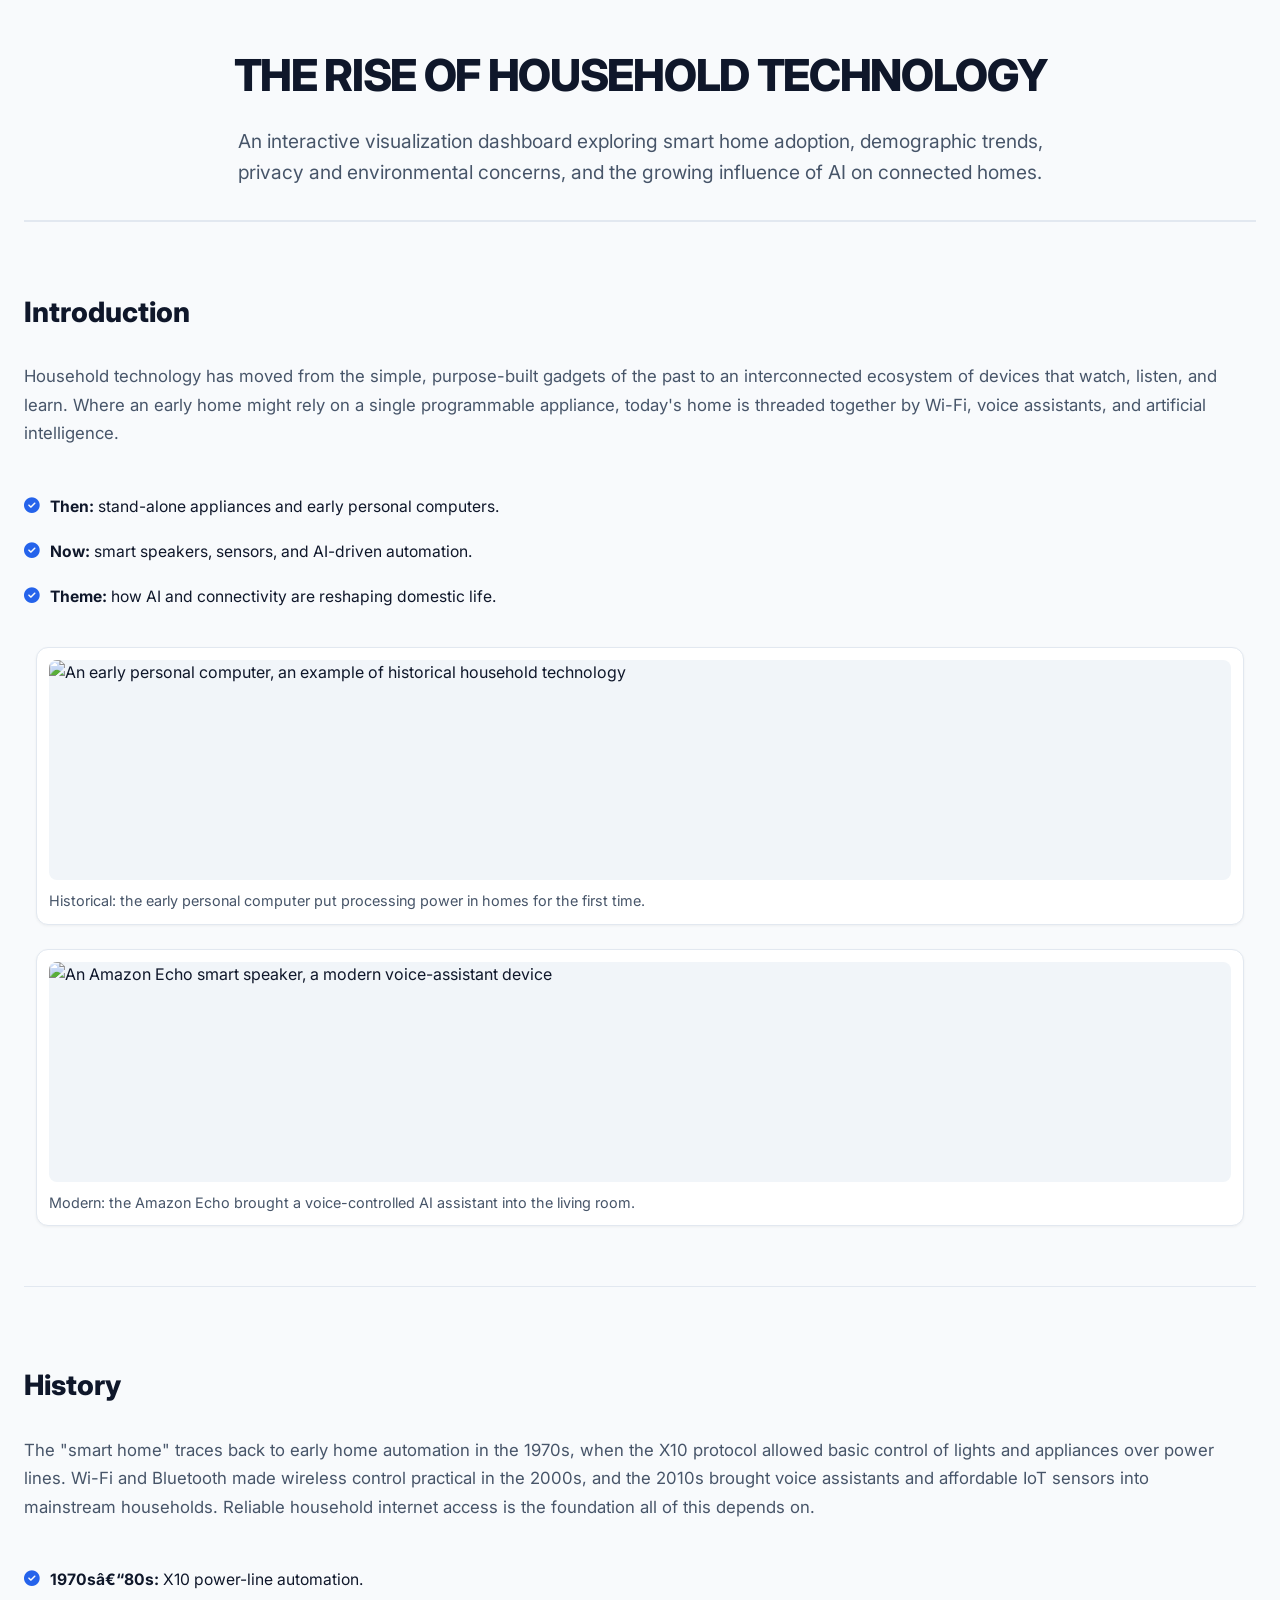
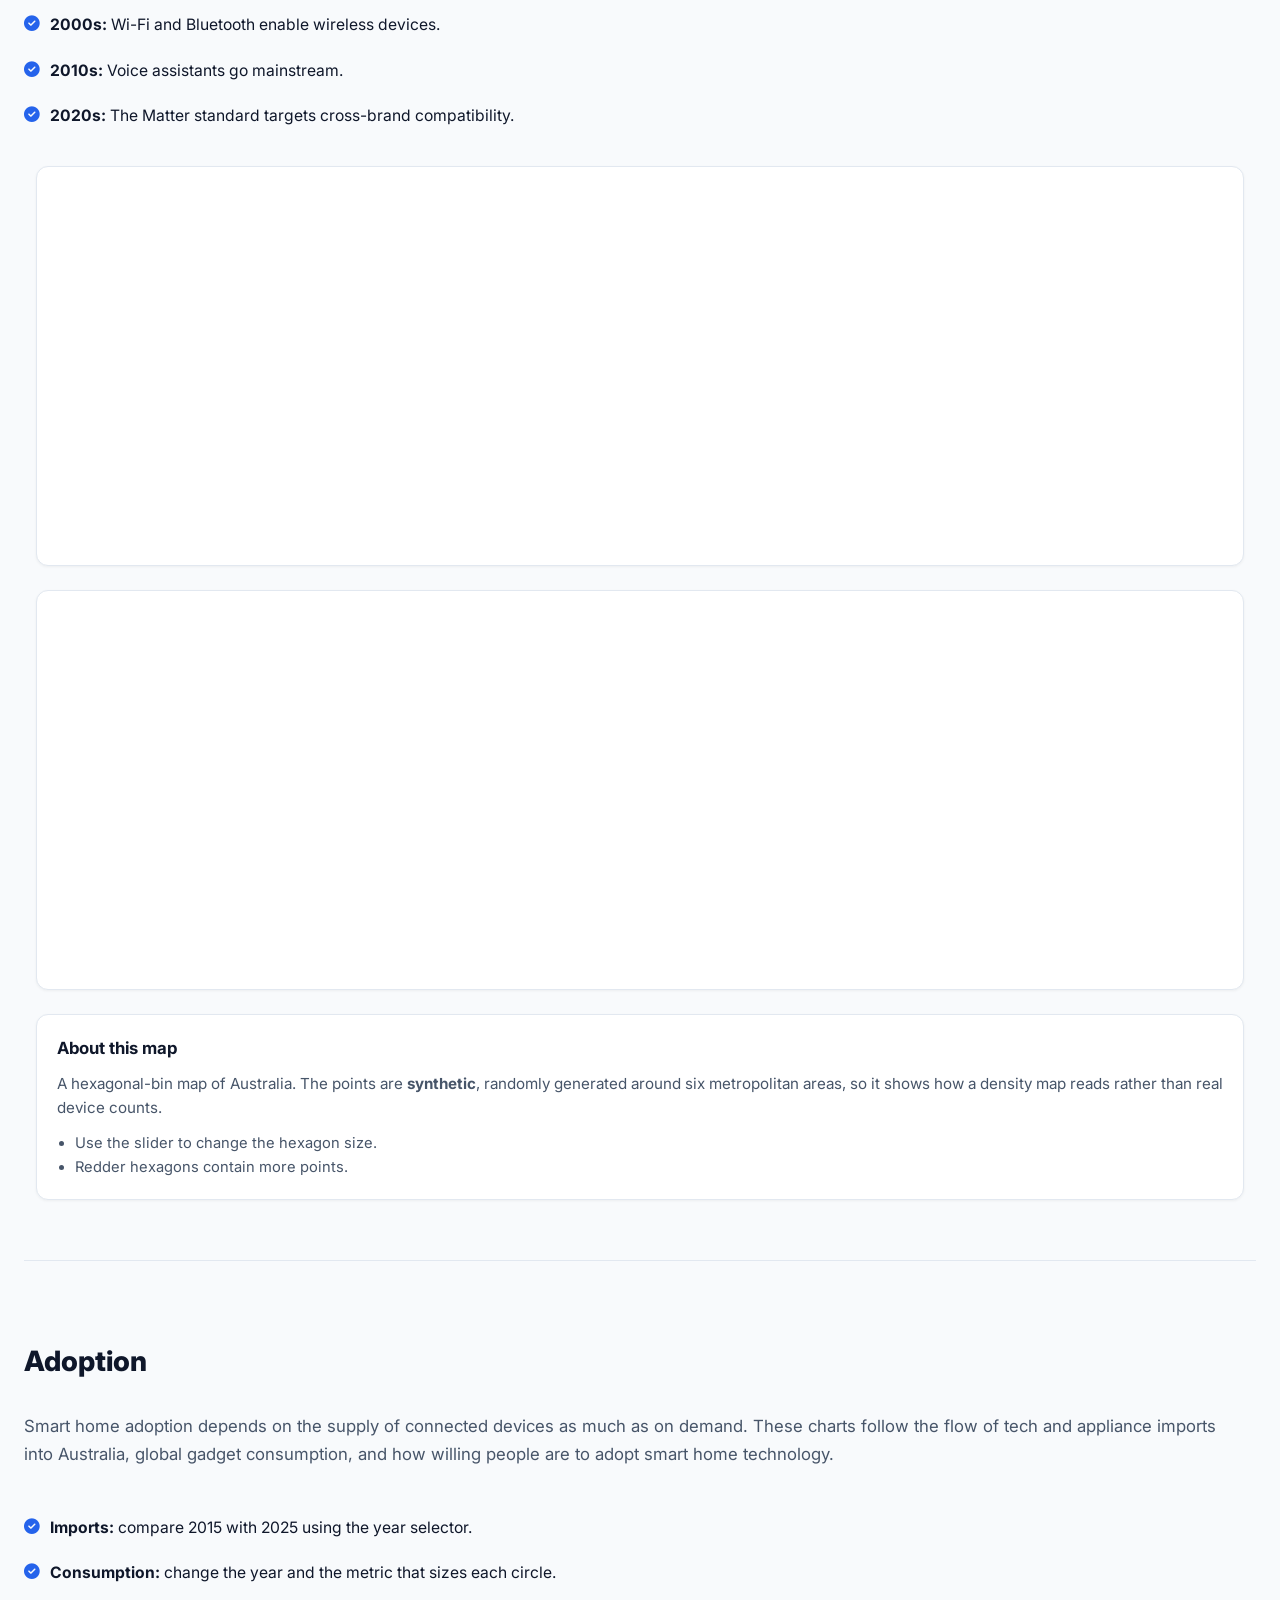
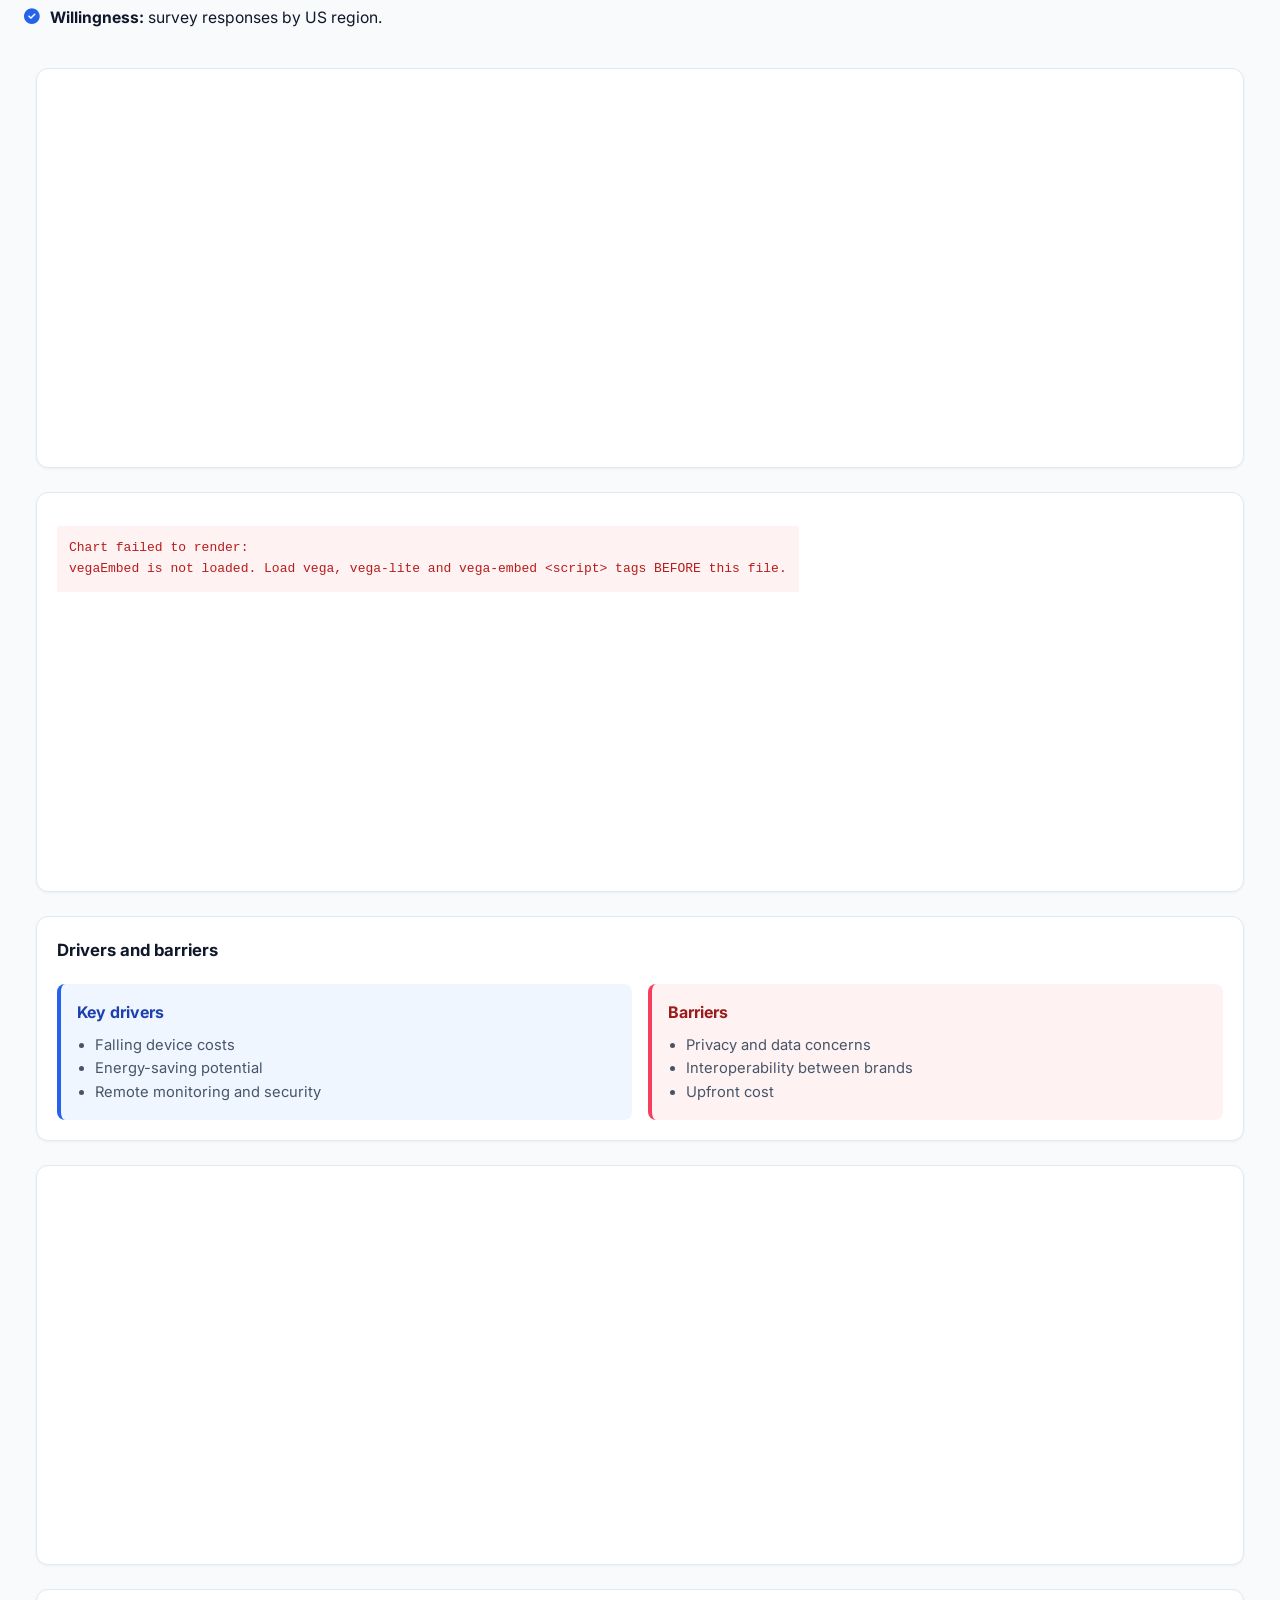
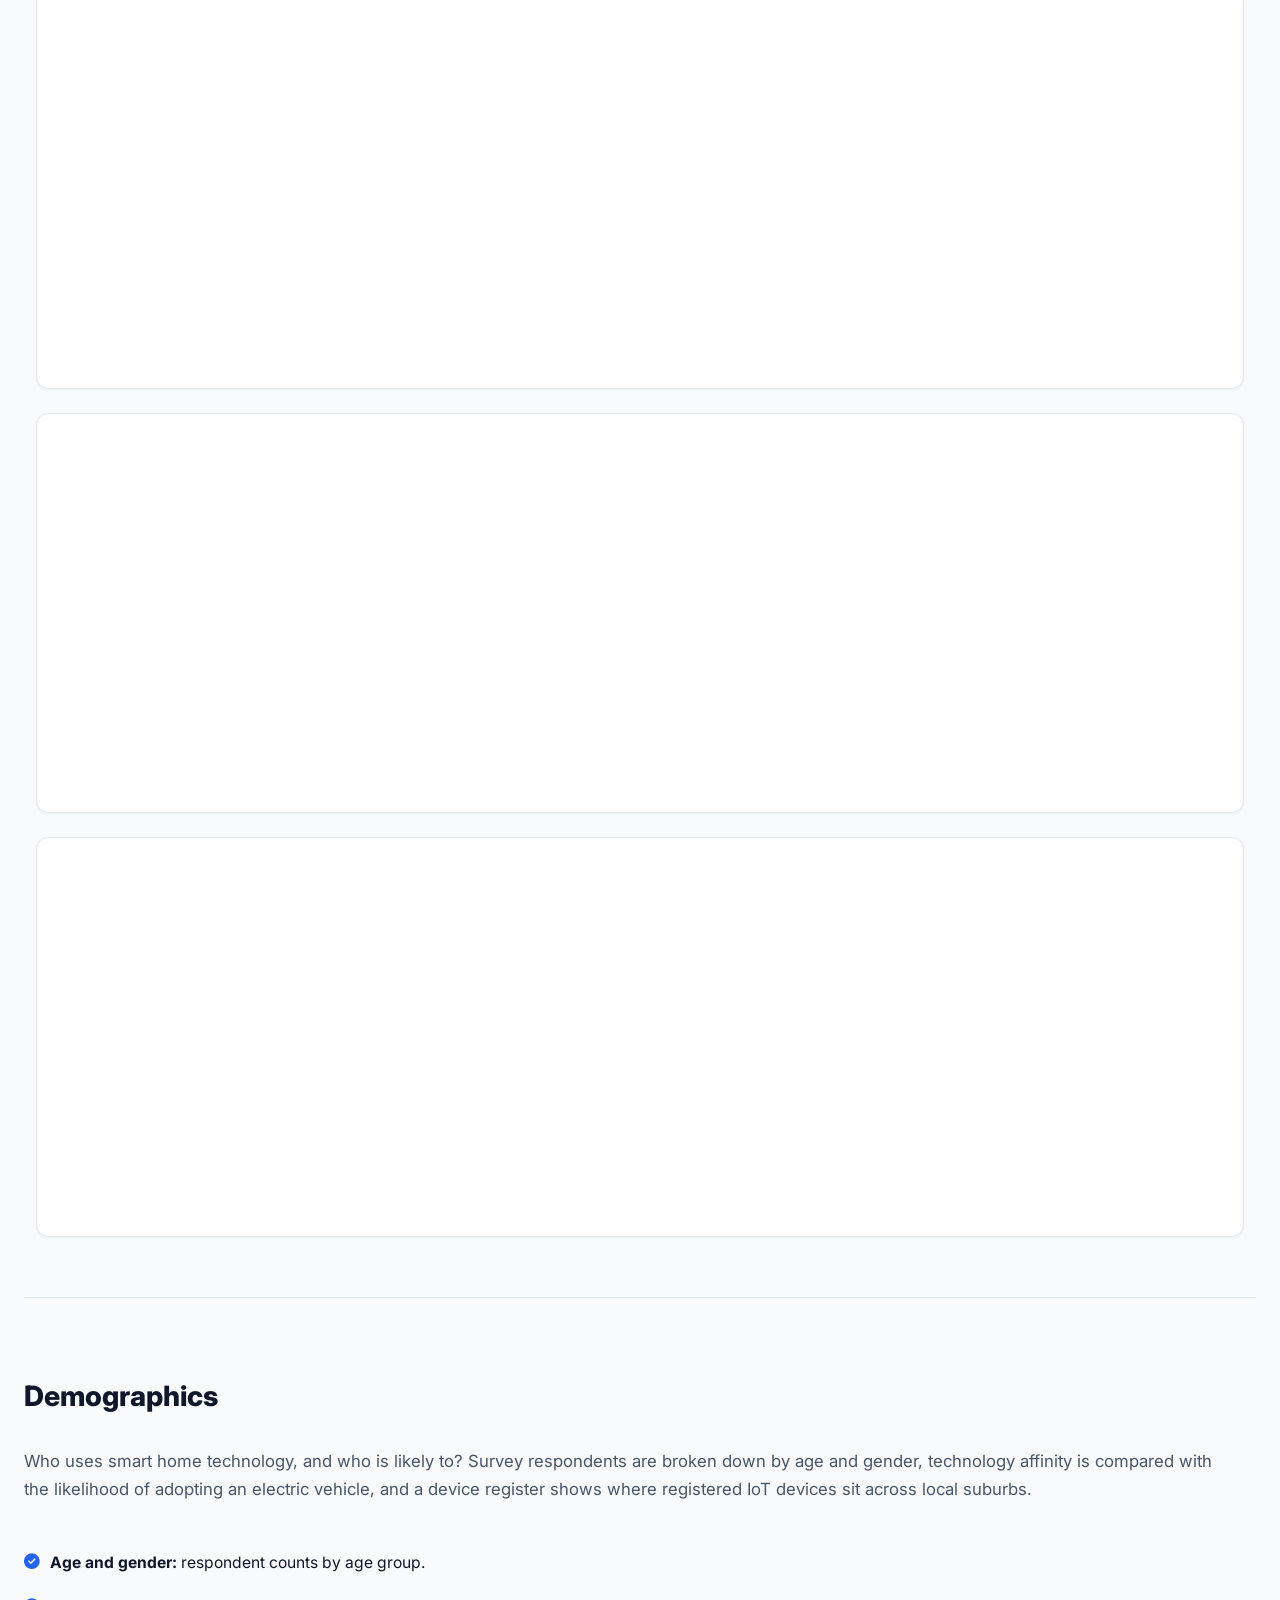
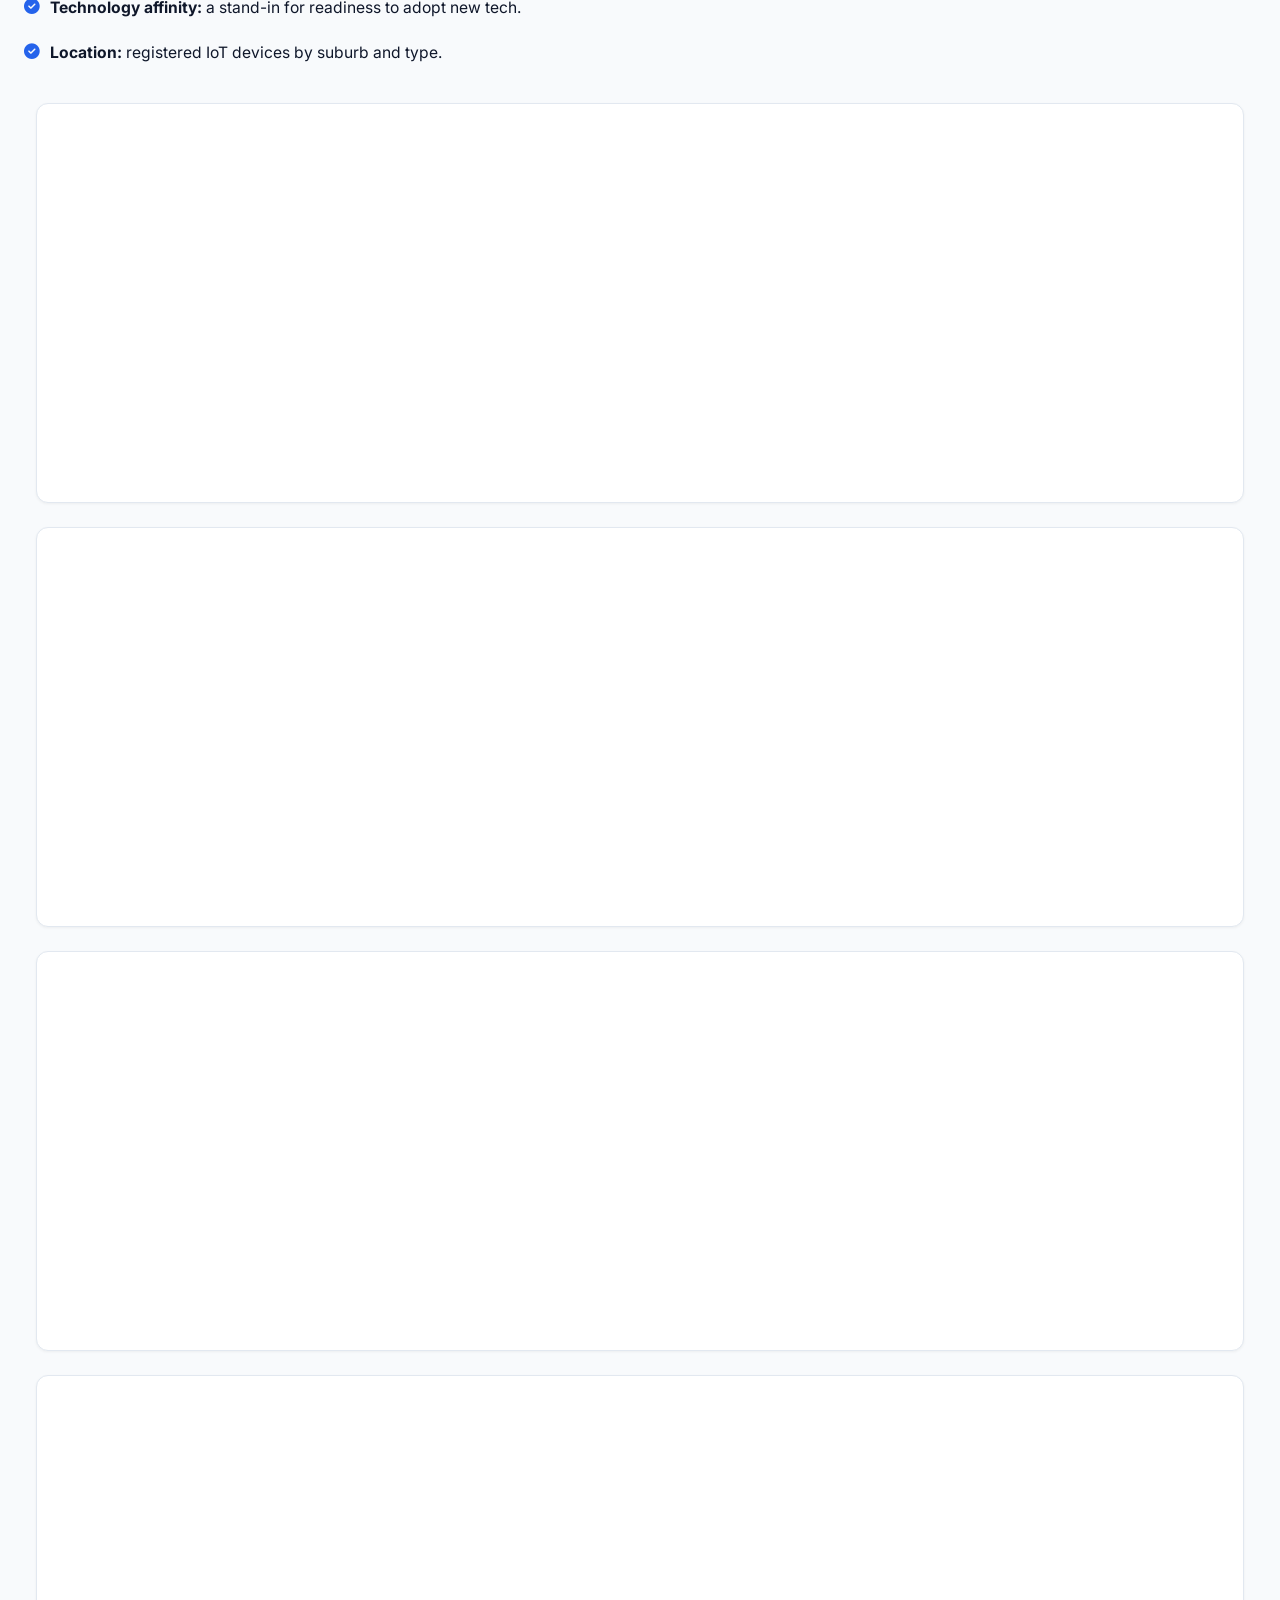
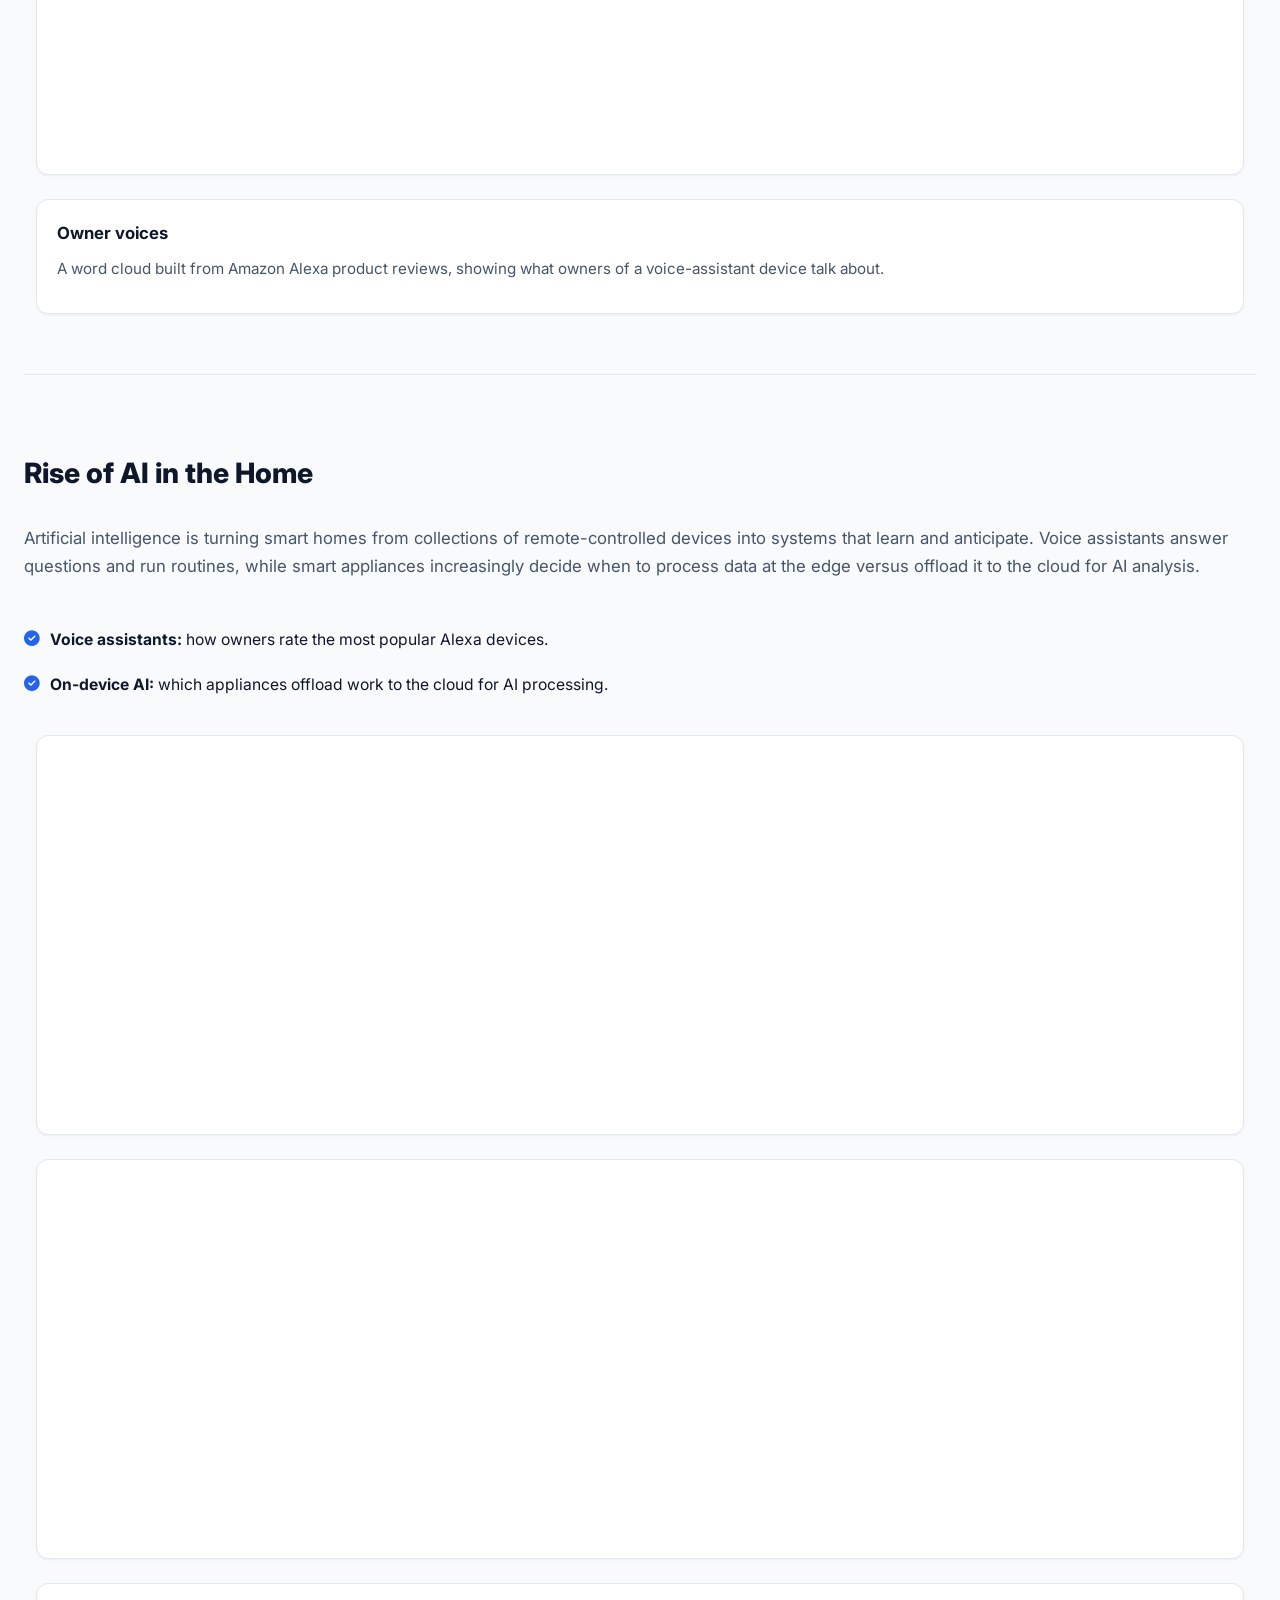
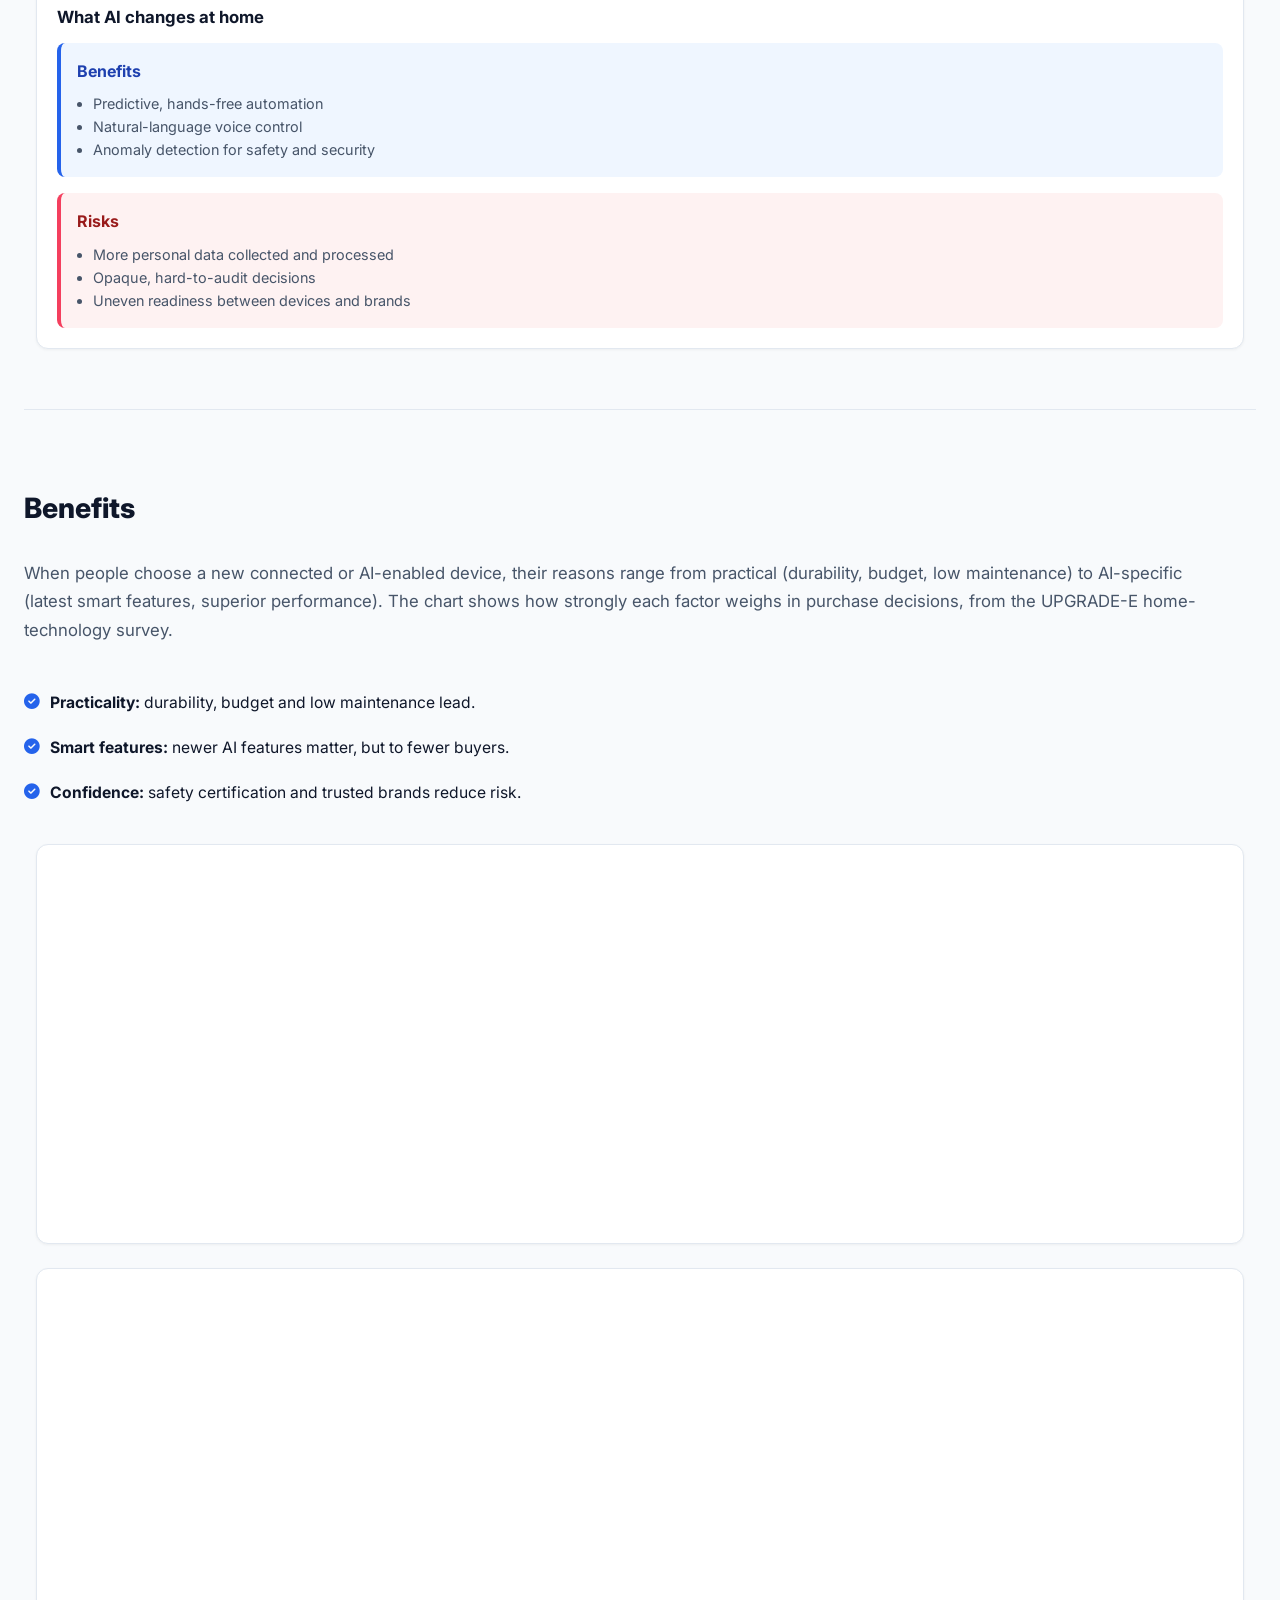
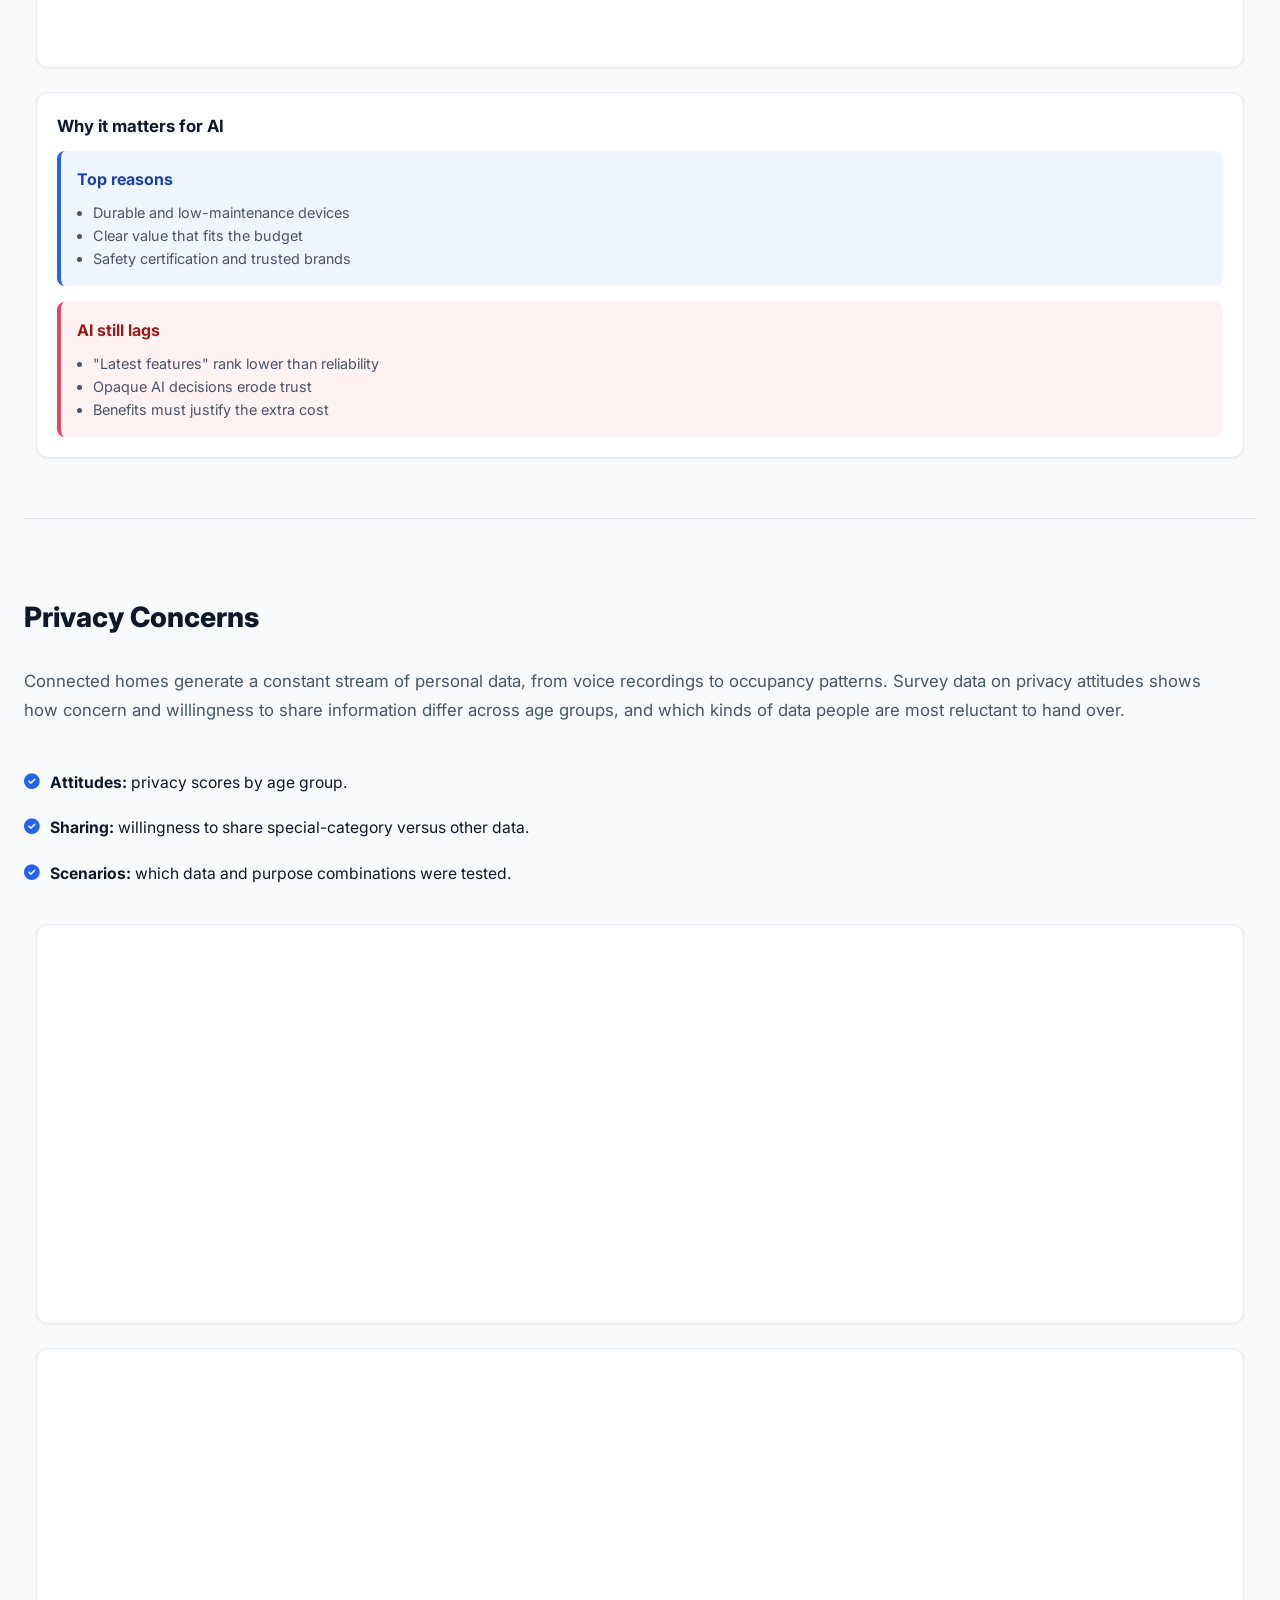
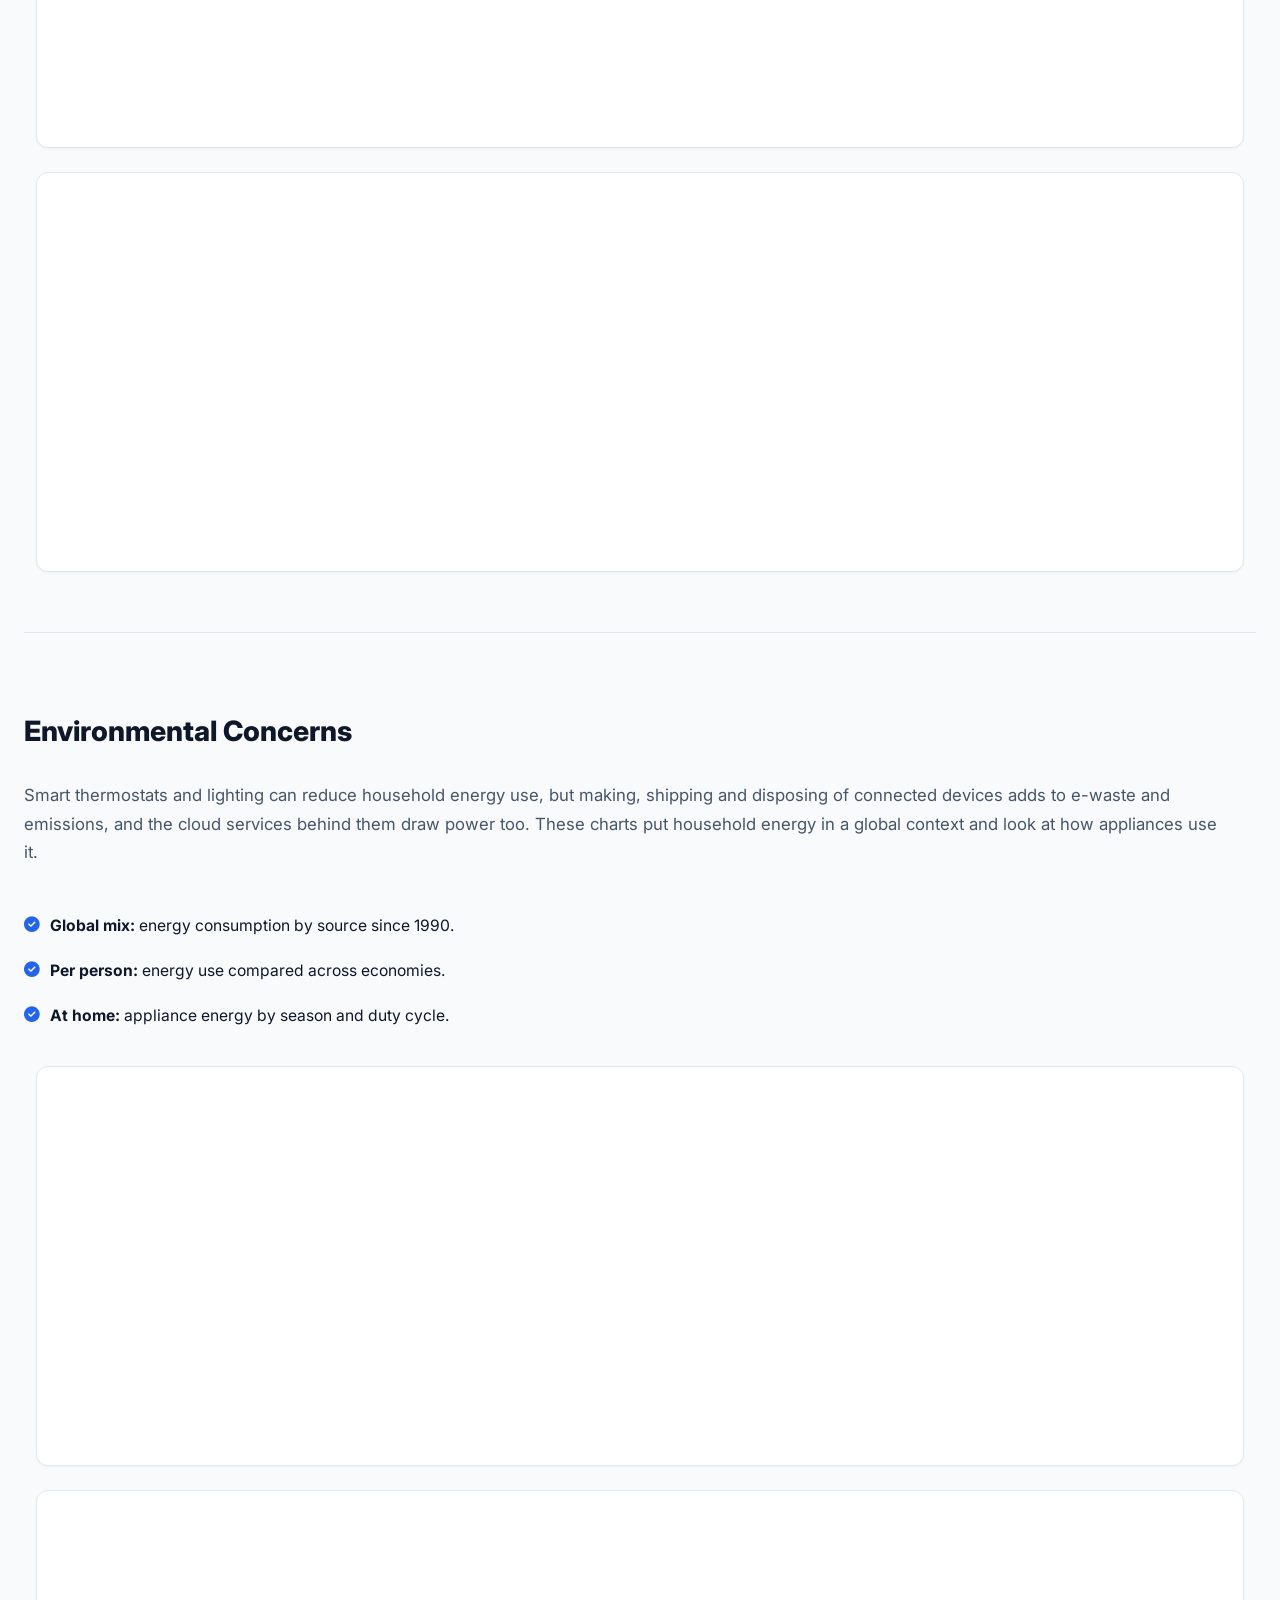
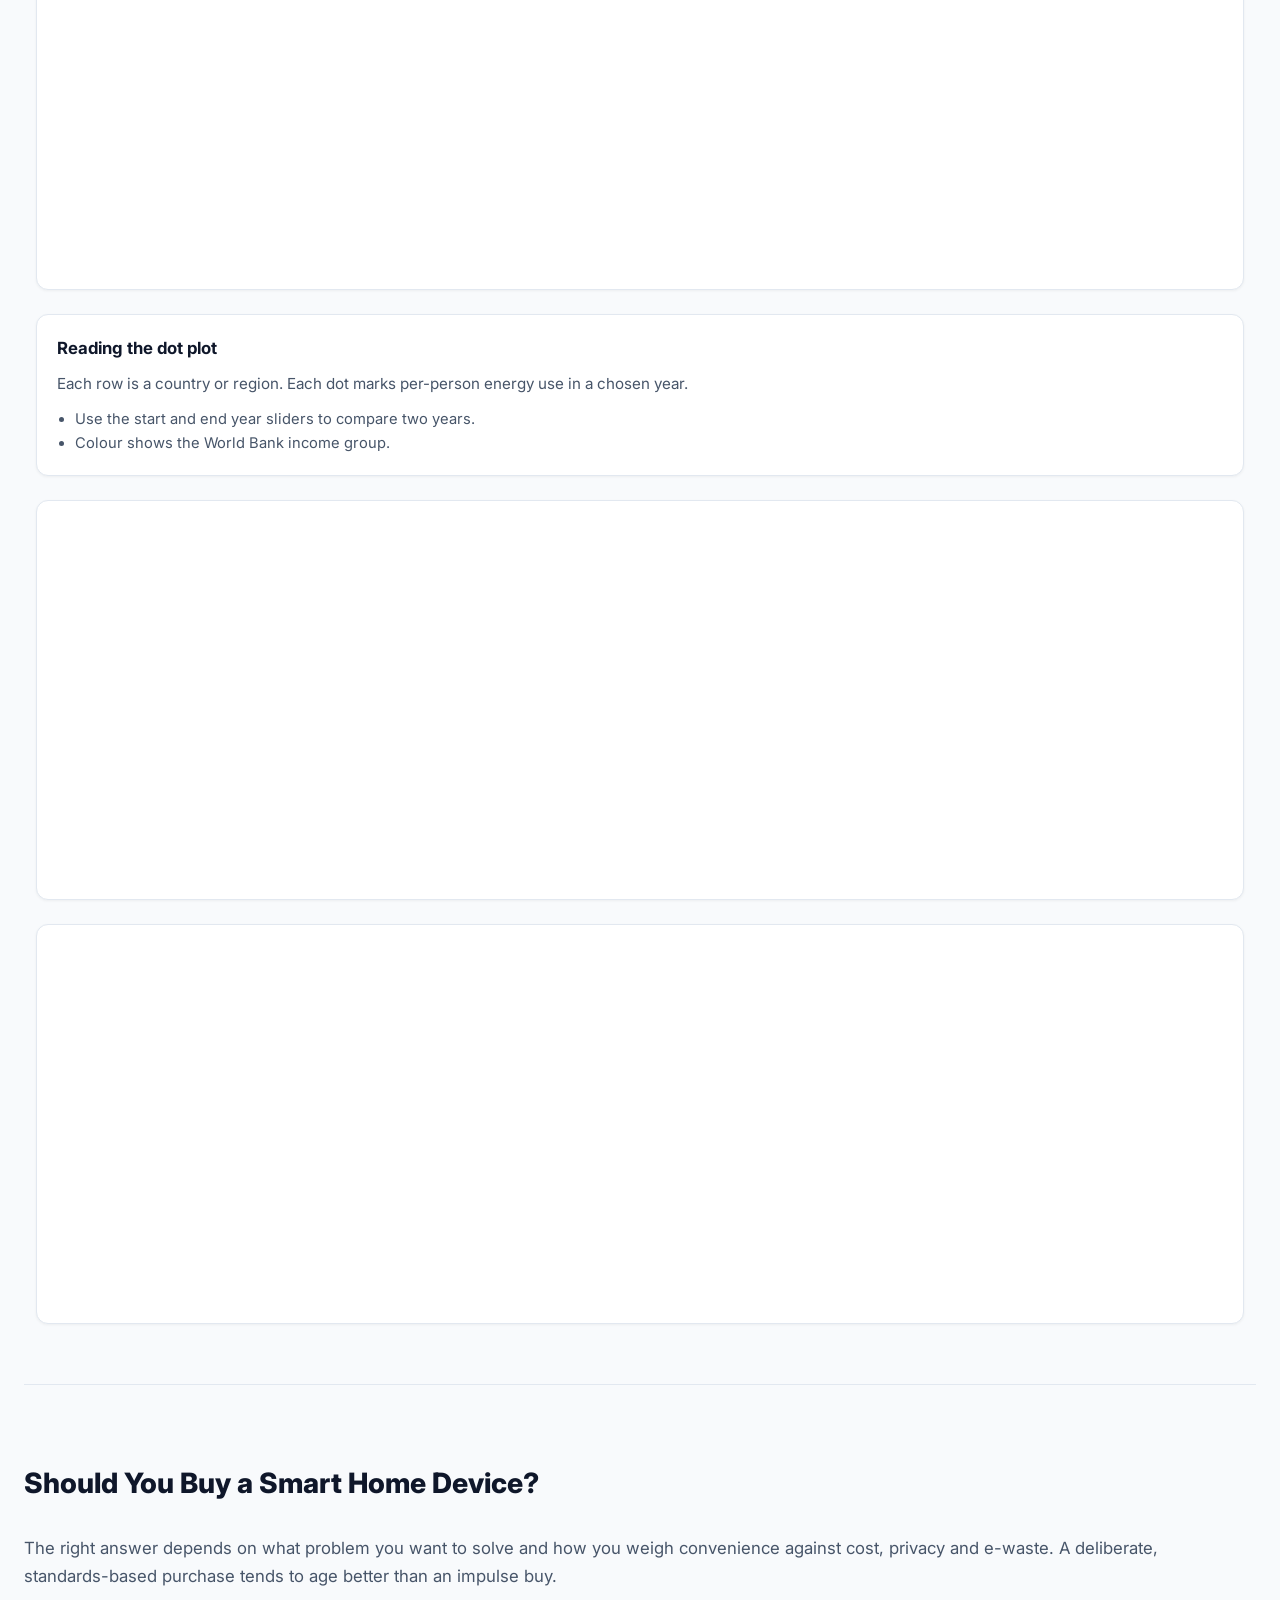
==== commit 00d13aa7: "fix: adjusted styling to align sight lines" ====
--- a/index.html
+++ b/index.html
@@ -219,79 +219,6 @@
           </div>
         </div>
       </section>
-      <!-- ==================== PRIVACY CONCERNS ==================== -->
-      <section class="section-block" id="privacy">
-        <div class="pure-g">
-          <div class="pure-u-1 pure-u-md-1-2 split-text-col">
-            <h2 class="section-title">Privacy Concerns</h2>
-            <p class="section-desc">
-              Connected homes generate a constant stream of personal data, from voice recordings to occupancy patterns. Survey data on privacy attitudes shows how concern and willingness to share information differ across age groups, and which kinds of data people are most reluctant to hand over.
-            </p>
-            <ul class="styled-list">
-              <li><i class="fa-solid fa-circle-check"></i> <span><strong>Attitudes:</strong> privacy scores by age group.</span></li>
-              <li><i class="fa-solid fa-circle-check"></i> <span><strong>Sharing:</strong> willingness to share special-category versus other data.</span></li>
-              <li><i class="fa-solid fa-circle-check"></i> <span><strong>Scenarios:</strong> which data and purpose combinations were tested.</span></li>
-            </ul>
-          </div>
-          <div class="pure-u-1 pure-u-md-1-2 chart-cell">
-            <div class="vis-container" id="privacyConcerns"></div>
-          </div>
-        </div>
-
-        <div class="pure-g">
-          <div class="pure-u-1 pure-u-md-1-2 chart-cell">
-            <div class="vis-container" id="willingnessToShare"></div>
-          </div>
-          <div class="pure-u-1 pure-u-md-1-2 chart-cell">
-            <div class="vis-container" id="vis-gdpr"></div>
-          </div>
-        </div>
-      </section>
-
-      <!-- ==================== ENVIRONMENTAL CONCERNS ==================== -->
-      <section class="section-block" id="environment">
-        <div class="pure-g">
-          <div class="pure-u-1 pure-u-md-1-3 split-text-col">
-            <h2 class="section-title">Environmental Concerns</h2>
-            <p class="section-desc">
-              Smart thermostats and lighting can reduce household energy use, but making, shipping and disposing of connected devices adds to e-waste and emissions, and the cloud services behind them draw power too. These charts put household energy in a global context and look at how appliances use it.
-            </p>
-            <ul class="styled-list">
-              <li><i class="fa-solid fa-circle-check"></i> <span><strong>Global mix:</strong> energy consumption by source since 1990.</span></li>
-              <li><i class="fa-solid fa-circle-check"></i> <span><strong>Per person:</strong> energy use compared across economies.</span></li>
-              <li><i class="fa-solid fa-circle-check"></i> <span><strong>At home:</strong> appliance energy by season and duty cycle.</span></li>
-            </ul>
-          </div>
-          <div class="pure-u-1 pure-u-md-2-3 chart-cell">
-            <div class="vis-container" id="energy"></div>
-          </div>
-        </div>
-
-        <div class="pure-g">
-          <div class="pure-u-1 pure-u-md-2-3 chart-cell">
-            <div class="vis-container" id="perCapita1"></div>
-          </div>
-          <div class="pure-u-1 pure-u-md-1-3 chart-cell">
-            <div class="note-card">
-              <h3>Reading the dot plot</h3>
-              <p>Each row is a country or region. Each dot marks per-person energy use in a chosen year.</p>
-              <ul>
-                <li>Use the start and end year sliders to compare two years.</li>
-                <li>Colour shows the World Bank income group.</li>
-              </ul>
-            </div>
-          </div>
-        </div>
-
-        <div class="pure-g">
-          <div class="pure-u-1 pure-u-md-1-2 chart-cell">
-            <div class="vis-container" id="vis-energy-season"></div>
-          </div>
-          <div class="pure-u-1 pure-u-md-1-2 chart-cell">
-            <div class="vis-container" id="vis-duty"></div>
-          </div>
-        </div>
-      </section>
       <!-- ==================== RISE OF AI ==================== -->
       <section class="section-block" id="ai">
         <div class="pure-g">
@@ -340,11 +267,11 @@
         </div>
       </section>
 
-      <!-- ==================== REASONS FOR BUYING AI ==================== -->
-      <section class="section-block" id="buying-ai">
+      <!-- ==================== BENEFITS ==================== -->
+      <section class="section-block" id="benefits">
         <div class="pure-g">
           <div class="pure-u-1 pure-u-md-1-3 split-text-col">
-            <h2 class="section-title">Reasons for Buying AI</h2>
+            <h2 class="section-title">Benefits</h2>
             <p class="section-desc">
               When people choose a new connected or AI-enabled device, their reasons range from practical (durability, budget, low maintenance) to AI-specific (latest smart features, superior performance). The chart shows how strongly each factor weighs in purchase decisions, from the UPGRADE-E home-technology survey.
             </p>
@@ -389,11 +316,122 @@
         </div>
       </section>
 
-      <!-- ==================== POPULAR SMART HOME ITEMS ==================== -->
-      <section class="section-block" id="popular-items">
+      <!-- ==================== PRIVACY CONCERNS ==================== -->
+      <section class="section-block" id="privacy">
+        <div class="pure-g">
+          <div class="pure-u-1 pure-u-md-1-2 split-text-col">
+            <h2 class="section-title">Privacy Concerns</h2>
+            <p class="section-desc">
+              Connected homes generate a constant stream of personal data, from voice recordings to occupancy patterns. Survey data on privacy attitudes shows how concern and willingness to share information differ across age groups, and which kinds of data people are most reluctant to hand over.
+            </p>
+            <ul class="styled-list">
+              <li><i class="fa-solid fa-circle-check"></i> <span><strong>Attitudes:</strong> privacy scores by age group.</span></li>
+              <li><i class="fa-solid fa-circle-check"></i> <span><strong>Sharing:</strong> willingness to share special-category versus other data.</span></li>
+              <li><i class="fa-solid fa-circle-check"></i> <span><strong>Scenarios:</strong> which data and purpose combinations were tested.</span></li>
+            </ul>
+          </div>
+          <div class="pure-u-1 pure-u-md-1-2 chart-cell">
+            <div class="vis-container" id="privacyConcerns"></div>
+          </div>
+        </div>
+
+        <div class="pure-g">
+          <div class="pure-u-1 pure-u-md-1-2 chart-cell">
+            <div class="vis-container" id="willingnessToShare"></div>
+          </div>
+          <div class="pure-u-1 pure-u-md-1-2 chart-cell">
+            <div class="vis-container" id="vis-gdpr"></div>
+          </div>
+        </div>
+      </section>
+
+      <!-- ==================== ENVIRONMENTAL CONCERNS ==================== -->
+      <section class="section-block" id="environment">
         <div class="pure-g">
           <div class="pure-u-1 pure-u-md-1-3 split-text-col">
-            <h2 class="section-title">Popular Smart Home Items</h2>
+            <h2 class="section-title">Environmental Concerns</h2>
+            <p class="section-desc">
+              Smart thermostats and lighting can reduce household energy use, but making, shipping and disposing of connected devices adds to e-waste and emissions, and the cloud services behind them draw power too. These charts put household energy in a global context and look at how appliances use it.
+            </p>
+            <ul class="styled-list">
+              <li><i class="fa-solid fa-circle-check"></i> <span><strong>Global mix:</strong> energy consumption by source since 1990.</span></li>
+              <li><i class="fa-solid fa-circle-check"></i> <span><strong>Per person:</strong> energy use compared across economies.</span></li>
+              <li><i class="fa-solid fa-circle-check"></i> <span><strong>At home:</strong> appliance energy by season and duty cycle.</span></li>
+            </ul>
+          </div>
+          <div class="pure-u-1 pure-u-md-2-3 chart-cell">
+            <div class="vis-container" id="energy"></div>
+          </div>
+        </div>
+
+        <div class="pure-g">
+          <div class="pure-u-1 pure-u-md-2-3 chart-cell">
+            <div class="vis-container" id="perCapita1"></div>
+          </div>
+          <div class="pure-u-1 pure-u-md-1-3 chart-cell">
+            <div class="note-card">
+              <h3>Reading the dot plot</h3>
+              <p>Each row is a country or region. Each dot marks per-person energy use in a chosen year.</p>
+              <ul>
+                <li>Use the start and end year sliders to compare two years.</li>
+                <li>Colour shows the World Bank income group.</li>
+              </ul>
+            </div>
+          </div>
+        </div>
+
+        <div class="pure-g">
+          <div class="pure-u-1 pure-u-md-1-2 chart-cell">
+            <div class="vis-container" id="vis-energy-season"></div>
+          </div>
+          <div class="pure-u-1 pure-u-md-1-2 chart-cell">
+            <div class="vis-container" id="vis-duty"></div>
+          </div>
+        </div>
+      </section>
+
+      <!-- ==================== SHOULD YOU BUY A SMART HOME DEVICE ==================== -->
+      <section class="section-block" id="should-you-buy">
+        <div class="pure-g">
+          <div class="pure-u-1 pure-u-md-1-2 split-text-col">
+            <h2 class="section-title">Should You Buy a Smart Home Device?</h2>
+            <p class="section-desc">
+              The right answer depends on what problem you want to solve and how you weigh convenience against cost, privacy and e-waste. A deliberate, standards-based purchase tends to age better than an impulse buy.
+            </p>
+            <ul class="styled-list">
+              <li><i class="fa-solid fa-circle-check"></i> <span><strong>Start with a need:</strong> buy for a task you actually want automated, not for novelty.</span></li>
+              <li><i class="fa-solid fa-circle-check"></i> <span><strong>Check compatibility:</strong> prefer Matter-compatible devices that work across brands.</span></li>
+              <li><i class="fa-solid fa-circle-check"></i> <span><strong>Review data use:</strong> turn off sharing you don't need and keep firmware updated.</span></li>
+            </ul>
+          </div>
+          <div class="pure-u-1 pure-u-md-1-2 chart-cell">
+            <div class="split-box-container stacked">
+              <div class="driver-box">
+                <h4>Buy when…</h4>
+                <ul>
+                  <li>You want hands-free control and routine automation.</li>
+                  <li>You'll see real energy savings from smart thermostats or lighting.</li>
+                  <li>You need remote security monitoring or accessibility support.</li>
+                </ul>
+              </div>
+              <div class="barrier-box">
+                <h4>Hold off when…</h4>
+                <ul>
+                  <li>Constant voice and activity data collection makes you uneasy.</li>
+                  <li>Replacing a working device early would outweigh any savings.</li>
+                  <li>Mixing brands would add complexity rather than remove it.</li>
+                </ul>
+              </div>
+            </div>
+          </div>
+        </div>
+      </section>
+
+      <!-- ==================== RECOMMENDED DEVICES ==================== -->
+      <section class="section-block" id="recommended-devices">
+        <div class="pure-g">
+          <div class="pure-u-1 pure-u-md-1-3 split-text-col">
+            <h2 class="section-title">Recommended Devices</h2>
             <p class="section-desc">
               Across 5,200+ smart-home devices listed on Spanish e-commerce platforms, a handful of
               categories dominate the shelves — wearables, security, and smart lighting — driven by a
@@ -463,20 +501,27 @@
       <section class="section-block" id="references">
         <div class="references-block">
           <h2>References</h2>
-          <ol>
-            <li>Our World in Data. <em>Energy dataset</em> (owid-energy-data.csv). github.com/owid/energy-data</li>
-            <li>World Bank. <em>Country API</em>, income-level classification. api.worldbank.org/v2/country</li>
-            <li>UN Comtrade export. <em>Australia imports, 2015 and 2025</em> (HS 8509, 8517, 8528). data/TradeData_10_25_2026_18_12_12.csv</li>
-            <li><em>Internet access in households</em> (cleaned). data/internetAccess; country codes from github.com/lukes/ISO-3166-Countries-with-Regional-Codes</li>
-            <li><em>Global Tech Gadget Consumption</em>. data/global_tech_gadget_consumption</li>
-            <li><em>Global EV adoption behavior 2026</em>. data/global_ev_adoption</li>
-            <li><em>Amazon Alexa reviews</em> (Kaggle). data/alexaReviewsKaggle</li>
-            <li><em>GDPR privacy survey</em>, raw and aggregated by person. data/GDPR_priv</li>
-            <li><em>UPGRADE-E</em> survey. data/upgradeE</li>
-            <li><em>SMASH 2024</em> Spanish smart-home listings, DOI 10.21950/JTIQQ5. data/doi-10.21950-jtiqq5</li>
-            <li><em>IoT Device Register</em>, City of Casey (Kaggle). data/IOT DEVICE REGISTER KAGGLE</li>
-            <li><em>Smart home energy consumption</em> and <em>smart home appliance dataset</em>. data/smartHomeEnergyConsumption, data/smart_home_dataset</li>
-            <li><em>Smart Home Dataset with weather information</em> (Kaggle: taranvee/smart-home-dataset-with-weather-information). data/homeE</li>
+          <ol class="references-list">
+            <li>Ritchie, H., &amp; Roser, M. (2024). <em>Energy dataset</em> [Data set]. Our World in Data. https://github.com/owid/energy-data</li>
+            <li>World Bank. (2024). <em>World Bank Open Data API: Country income classification</em> [Data set]. https://api.worldbank.org/v2/country</li>
+            <li>United Nations Statistics Division. (n.d.). <em>UN Comtrade Database: Australia imports, 2015 and 2025 (HS 8509, 8517, 8528)</em> [Data set]. https://comtradeplus.un.org/</li>
+            <li>International Telecommunication Union. (2024). <em>Internet access in households</em> [Data set]. Measuring digital development. https://www.itu.int/</li>
+            <li>Soundankar, A. (2025). <em>Global tech gadget consumption data 2015–2025</em> [Data set]. Kaggle. https://www.kaggle.com/datasets/atharvasoundankar/global-tech-gadget-consumption-data-2015-2025</li>
+            <li>Gabriel, D. (2026). <em>Global EV adoption behavior 2026 analysis</em> [Data set]. Kaggle. https://www.kaggle.com/datasets/dumitrugabriel/global-ev-adoption-behavior-2026-analysis</li>
+            <li>Sid321axn. (2018). <em>Amazon Alexa reviews</em> [Data set]. Kaggle. https://www.kaggle.com/datasets/sid321axn/amazon-alexa-reviews</li>
+            <li>Pglpm. (2021). <em>GDPR privacy survey dataset</em> [Data set]. GitHub. https://github.com/pglpm/GDPR</li>
+            <li>UPGRADE-E. (n.d.). <em>UPGRADE-E survey: Enhancing home energy decisions</em> [Data set]. https://www.upgrade-e.eu/</li>
+            <li>UC3M Software Engineering. (2026). <em>SMASH: Spanish market's smart home devices — 2024 descriptors</em> [Data set]. Zenodo. https://doi.org/10.21950/JTIQQ5</li>
+            <li>Gajjar, N. (n.d.). <em>IoT device register, City of Casey</em> [Data set]. Kaggle. https://www.kaggle.com/datasets/neelgajjar/iot-device-register</li>
+            <li>Taranvee. (n.d.). <em>Smart home dataset with weather information</em> [Data set]. Kaggle. https://www.kaggle.com/datasets/taranvee/smart-home-dataset-with-weather-information</li>
+            <li>Kaggle. (2026). <em>Smart home energy consumption</em> [Data set]. https://www.kaggle.com/</li>
+            <li>GitHub. (n.d.). <em>Smart home dataset</em> [Data set]. https://github.com/</li>
+            <li>Department of Energy, Land, Water and Planning. (2025). <em>Vicmap features: Locality point</em> [Data set]. State Government of Victoria. https://discover.data.vic.gov.au/dataset/vicmap-features-locality-point</li>
+            <li>Clean Energy Regulator. (2026). <em>Small generation unit (SGU) installation data: solar, battery, wind and hydro capacity, 2011–present</em> [Data set]. Australian Government. https://cer.gov.au/</li>
+            <li>nbn Co. (2024). <em>Average nbn network downloads to double by 2029</em> [Press release]. https://www.nbnco.com.au/corporate-information/media-centre/media-statements/average-nbn-network-downloads-to-double-by-2029</li>
+            <li>iTWire. (2023). <em>Smart home adoption rises in Australia with 25 connected devices per household</em>. https://itwire.com/guest-articles/guest-opinion/smart-home-adoption-rises-in-australia-with-25-connected-devices-per-household</li>
+            <li>ENERGY STAR. (n.d.). <em>Smart thermostats FAQ</em>. U.S. Environmental Protection Agency. https://www.energystar.gov/products/heating_cooling/smart_thermostats/smart_thermostat_faq</li>
+            <li>SQ Magazine. (2024). <em>Smart home statistics</em>. https://sqmagazine.co.uk/smart-home-statistics/</li>
           </ol>
         </div>
       </section>
--- a/style/style.css
+++ b/style/style.css
@@ -9,6 +9,13 @@
   --accent-green: #10b981;
   --accent-amber: #f59e0b;
   --accent-rose: #f43f5e;
+  /* Vertical offset (px) that drops the section title's first line to the
+     same height as a chart title in the neighbouring cell.
+     Measured at 1440px wide: chart titles centre ~43px below the row top
+     (12px cell padding + 20px container padding + title offset in the SVG);
+     the section title is 28px * 1.2 line-height, so its centre is 16.8px
+     below its own top: 43 - 16.8 = ~26px. */
+  --title-line-offset: 26px;
 }
 
 * {
@@ -98,7 +105,9 @@
   padding: 20px;
   box-shadow: 0 1px 3px rgba(0, 0, 0, 0.05);
   display: flex;
-  align-items: center;
+  /* Top-anchor charts so every chart title sits on the same line as the
+     section title beside it, instead of drifting down with row height. */
+  align-items: flex-start;
   justify-content: center;
   overflow: auto;
 }
@@ -201,6 +210,28 @@
   color: var(--text-muted);
 }
 
+/* APA 7 hanging indent for the numbered reference list */
+.references-block ol.references-list {
+  padding-left: 0;
+  list-style: none;
+  counter-reset: ref;
+}
+
+.references-block ol.references-list li {
+  counter-increment: ref;
+  margin-bottom: 10px;
+  line-height: 1.6;
+  font-size: 0.95rem;
+  padding-left: 2em;
+  text-indent: -2em;
+}
+
+.references-block ol.references-list li::before {
+  content: counter(ref) ". ";
+  color: var(--text-main);
+  font-weight: 600;
+}
+
 .references-block li {
   margin-bottom: 10px;
   line-height: 1.6;
@@ -211,14 +242,30 @@
   padding-right: 24px;
   display: flex;
   flex-direction: column;
-  justify-content: center;
+  /* Start at the top so the section title shares a horizontal sight line
+     with the chart title in the neighbouring cell. */
+  justify-content: flex-start;
+  /* Offset that lines the section title up with the chart title (see
+     .split-text-col .section-title below). */
+  padding-top: var(--title-line-offset);
+}
+
+/* The Adoption chart uses a larger (16px) title plus a subtitle, which sits
+   ~2px lower than the default Vega-Lite title used by the other charts. */
+#adoption .split-text-col {
+  --title-line-offset: 28px;
+}
+
+/* Fixed line-height so the title's vertical centre is predictable. */
+.split-text-col .section-title {
+  line-height: 1.2;
 }
 
 @media (max-width: 768px) {
   .hero-header h1 { font-size: 2rem; }
   .page-container { padding: 20px 12px; }
   .split-box-container { flex-direction: column; }
-  .split-text-col { padding-right: 0; margin-bottom: 24px; }
+  .split-text-col { padding-right: 0; padding-top: 0; margin-bottom: 24px; }
   .section-title { font-size: 1.4rem; }
 }
 
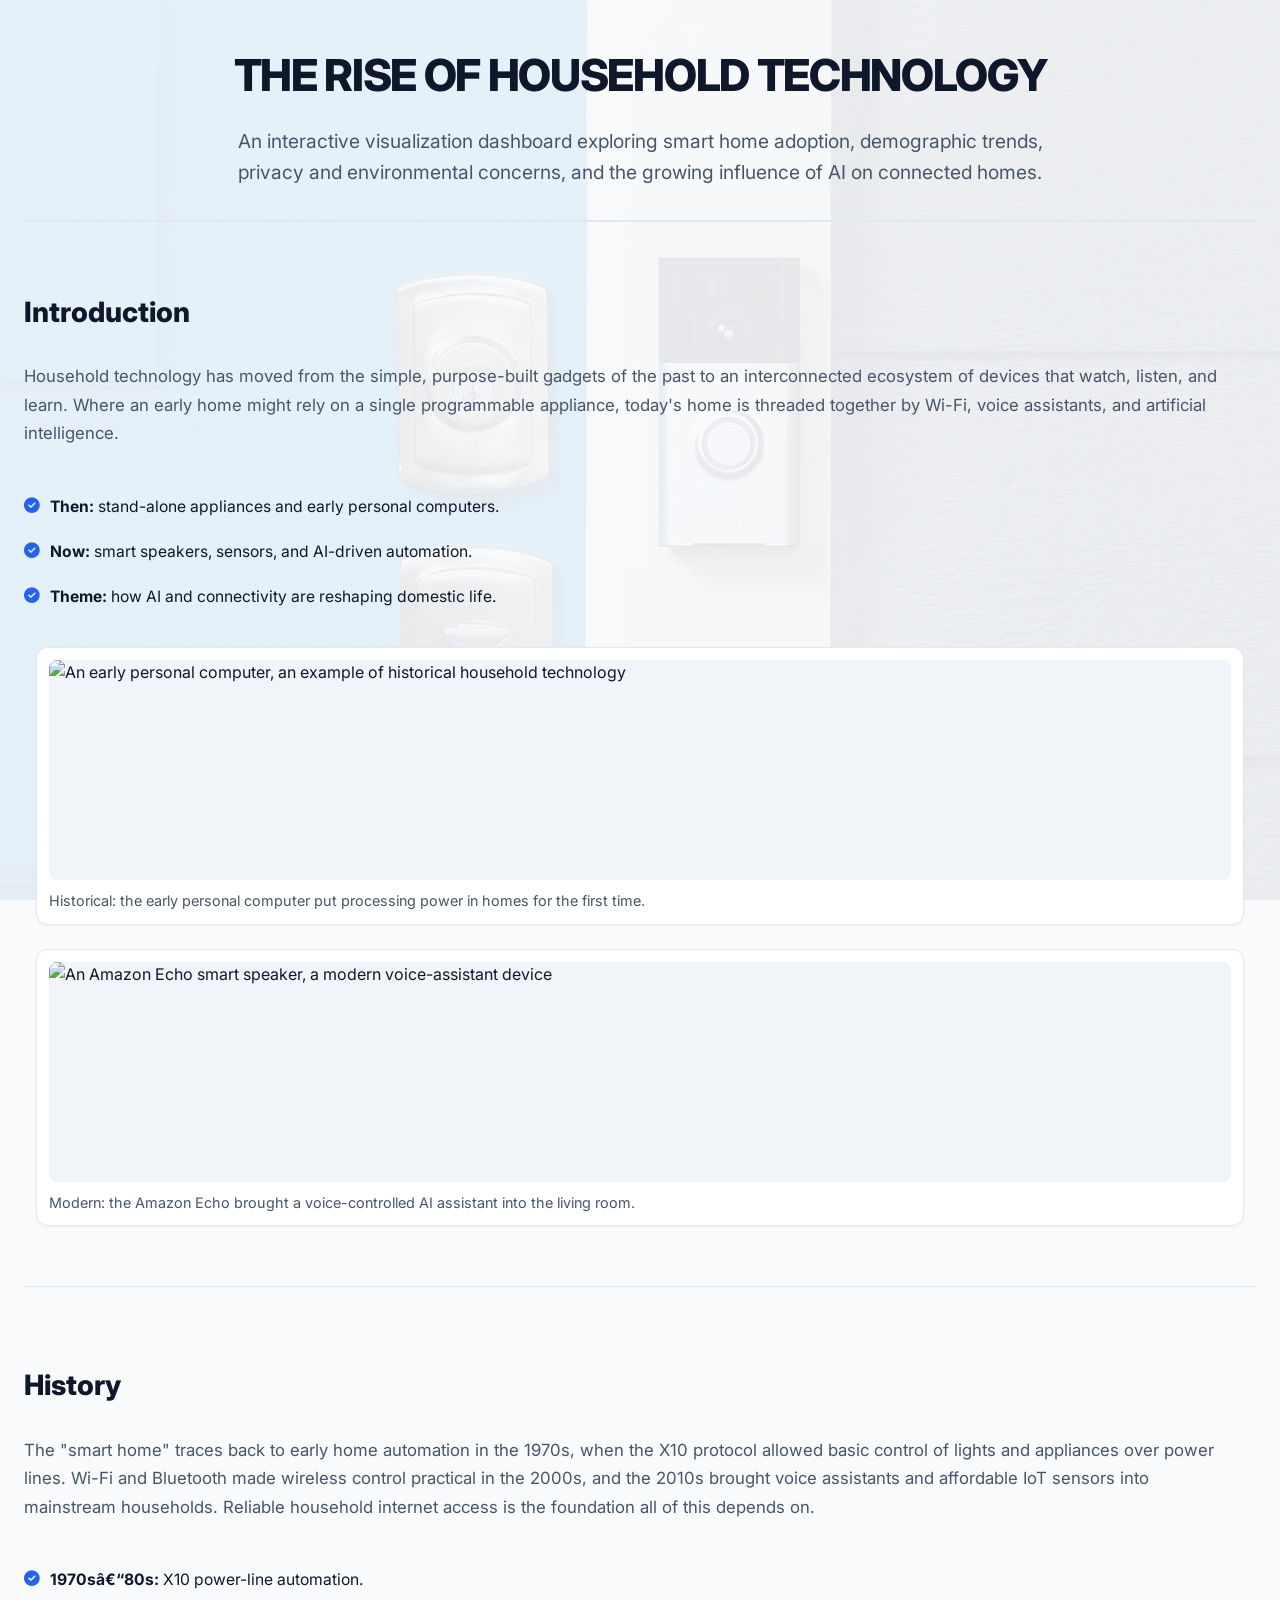
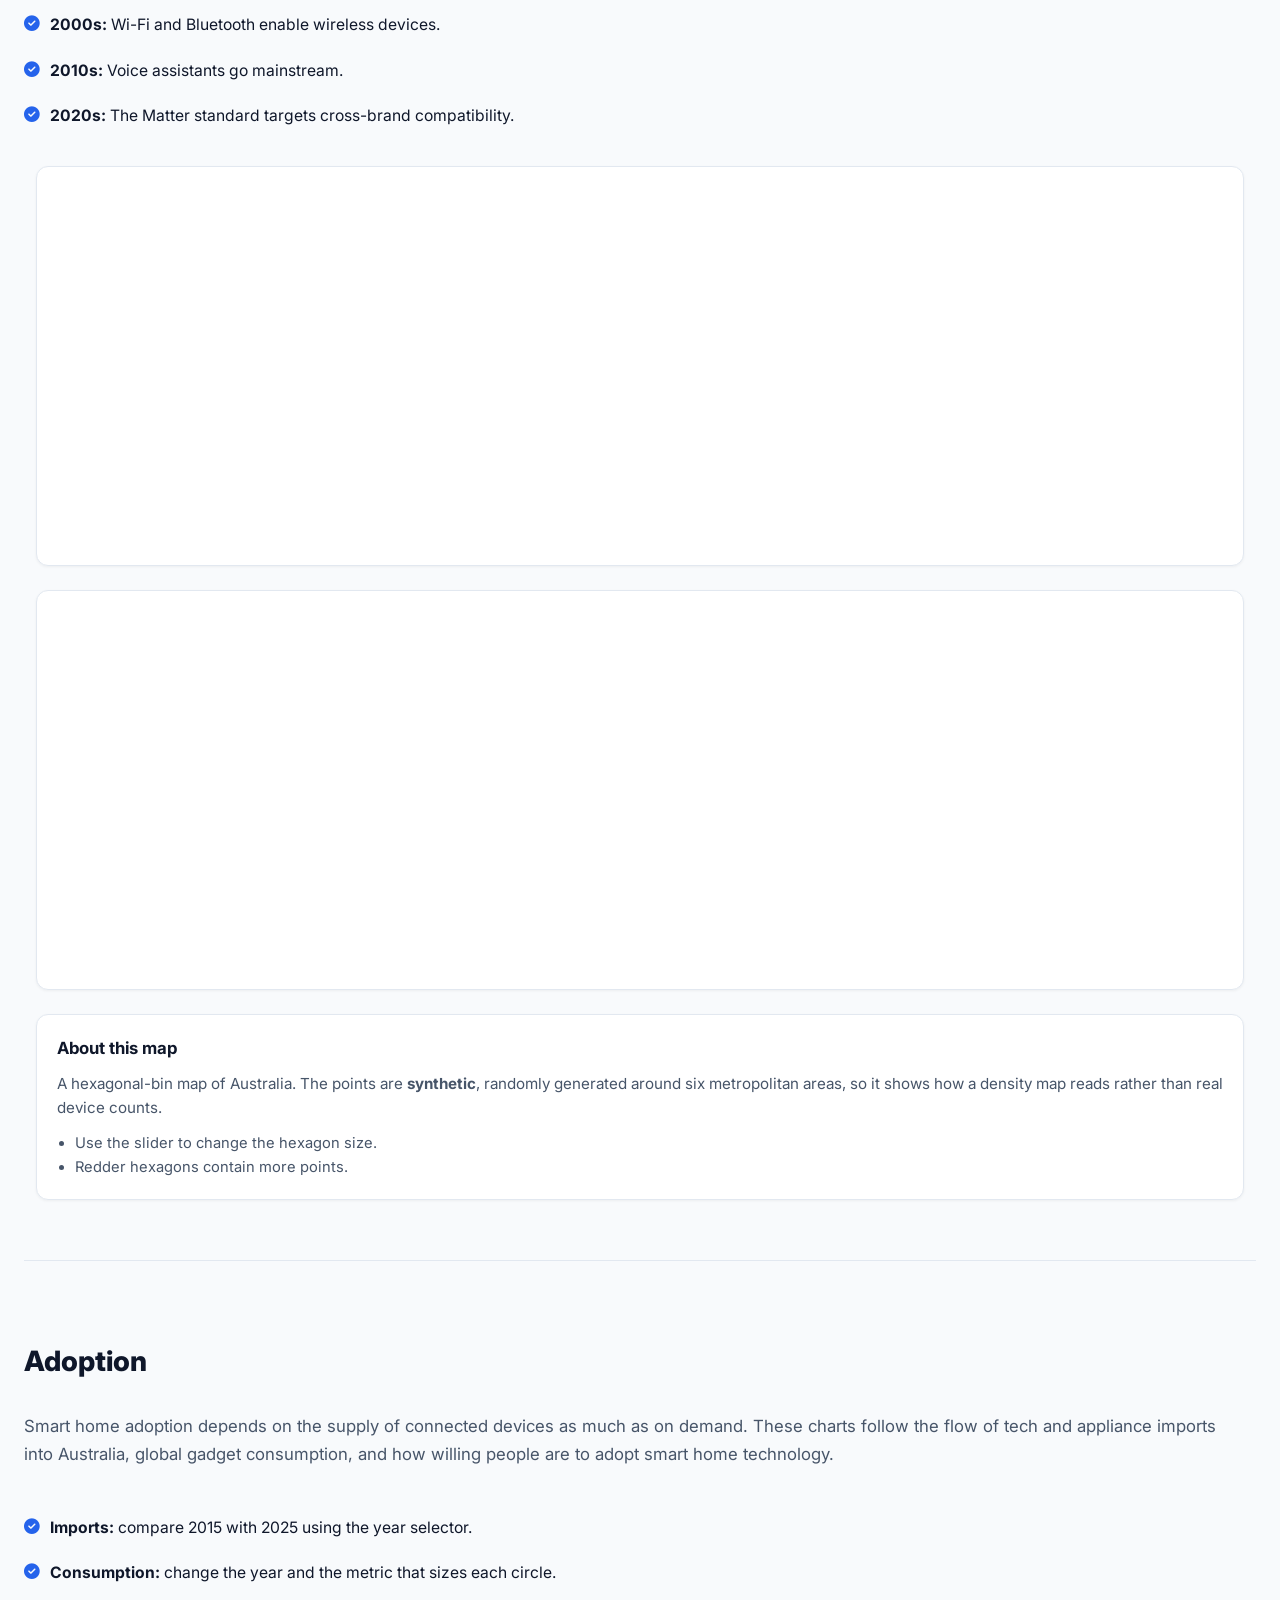
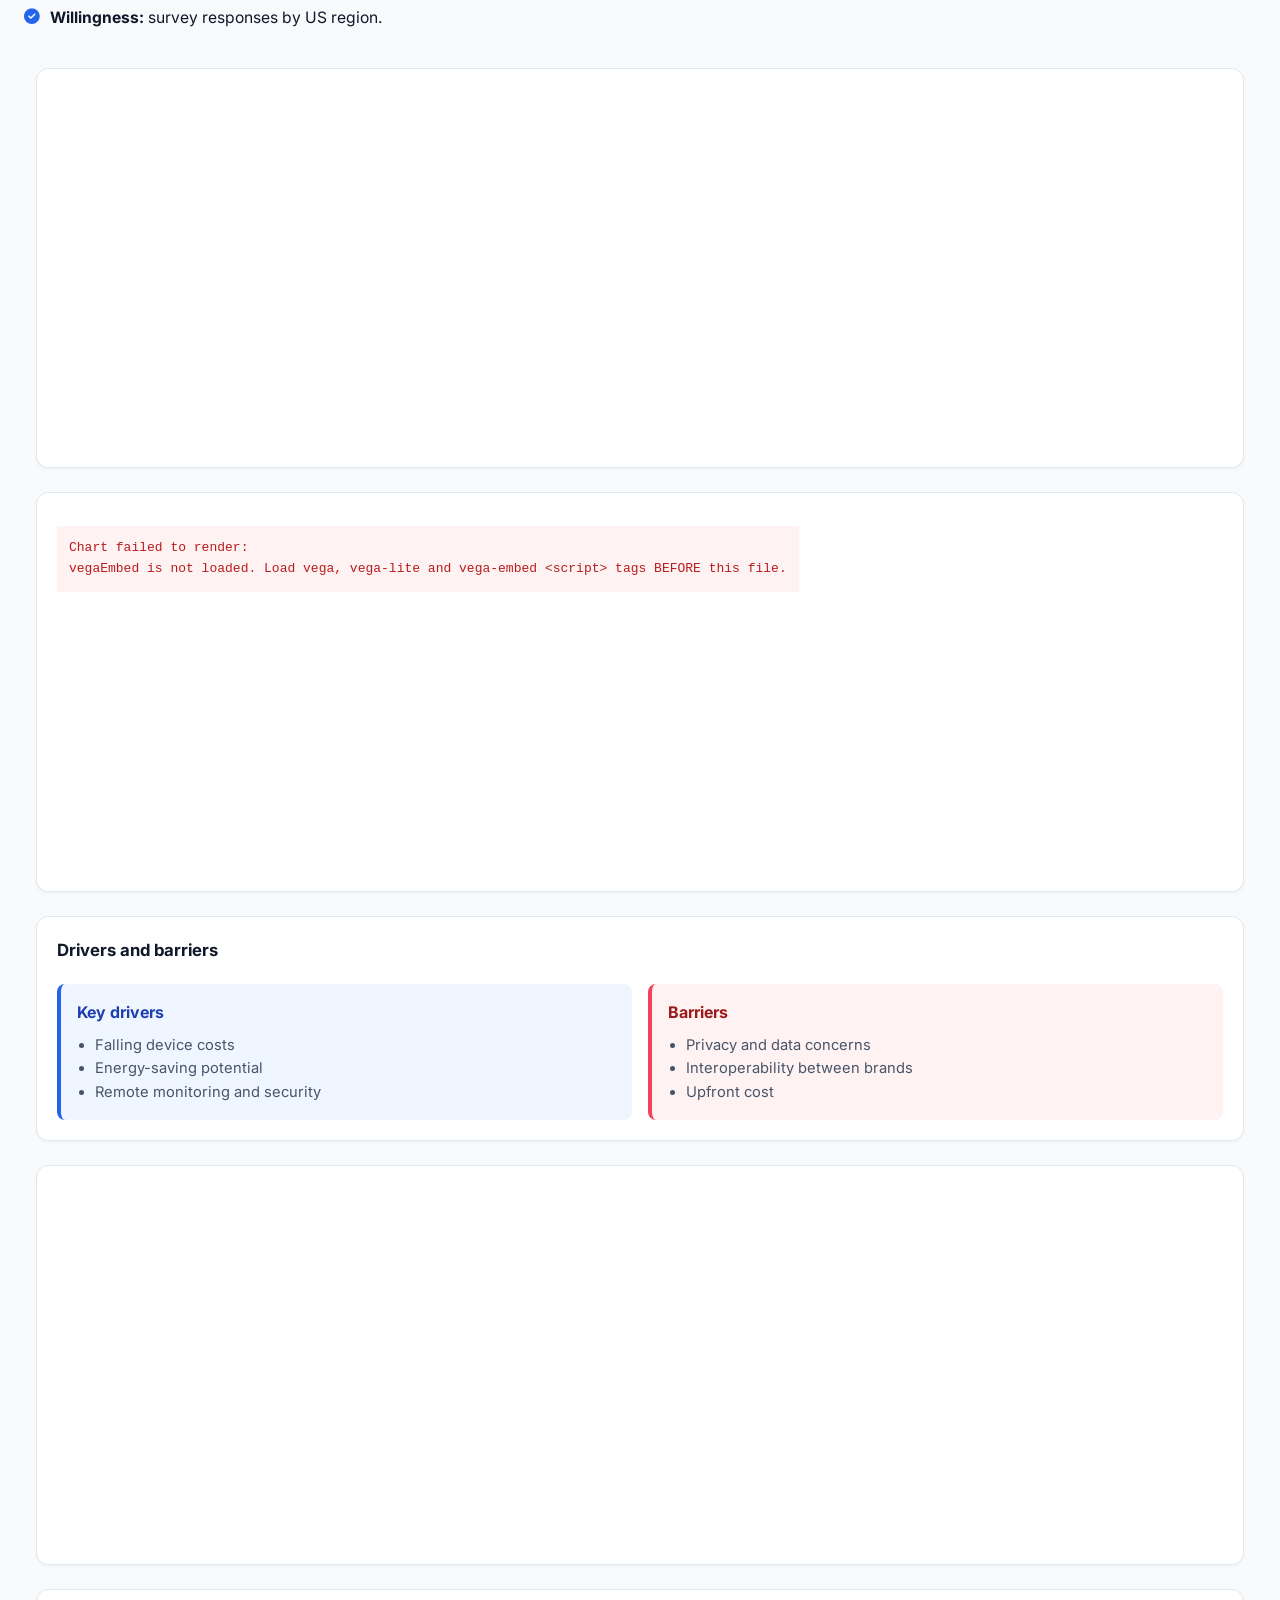
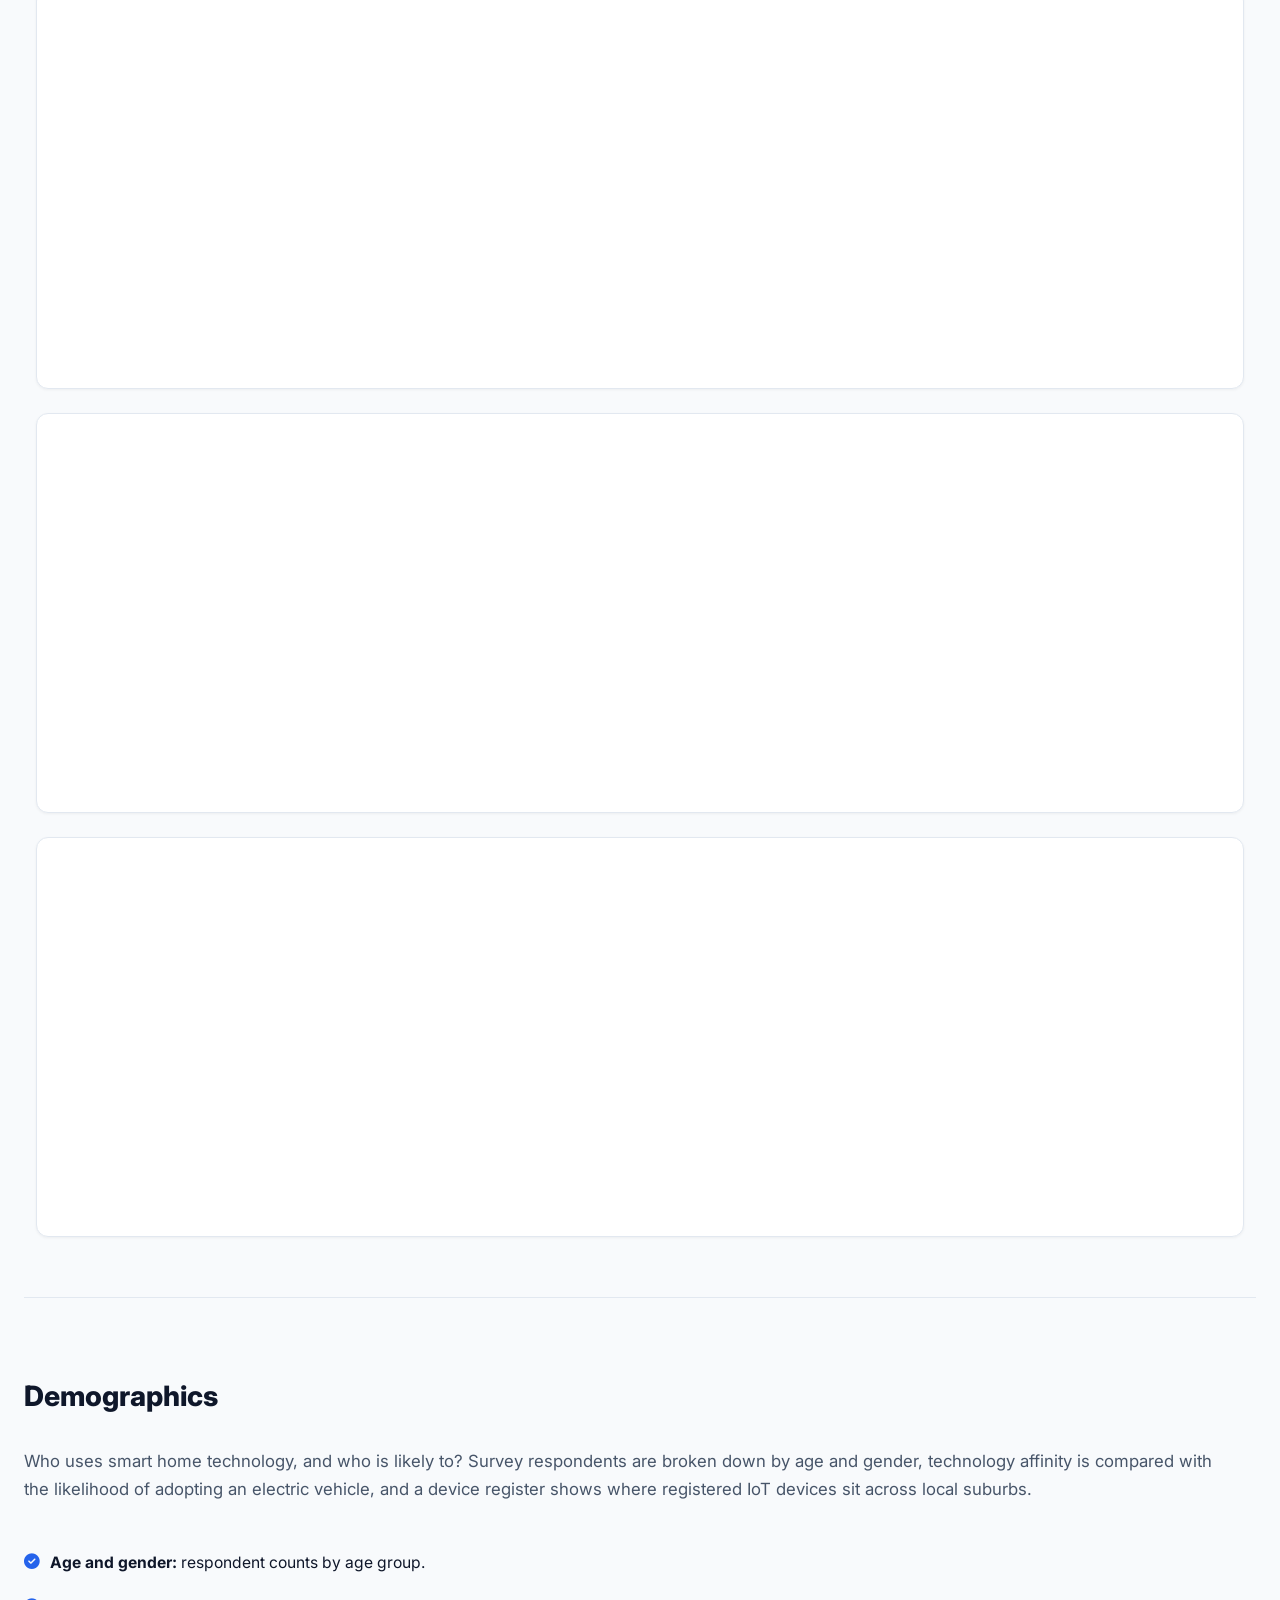
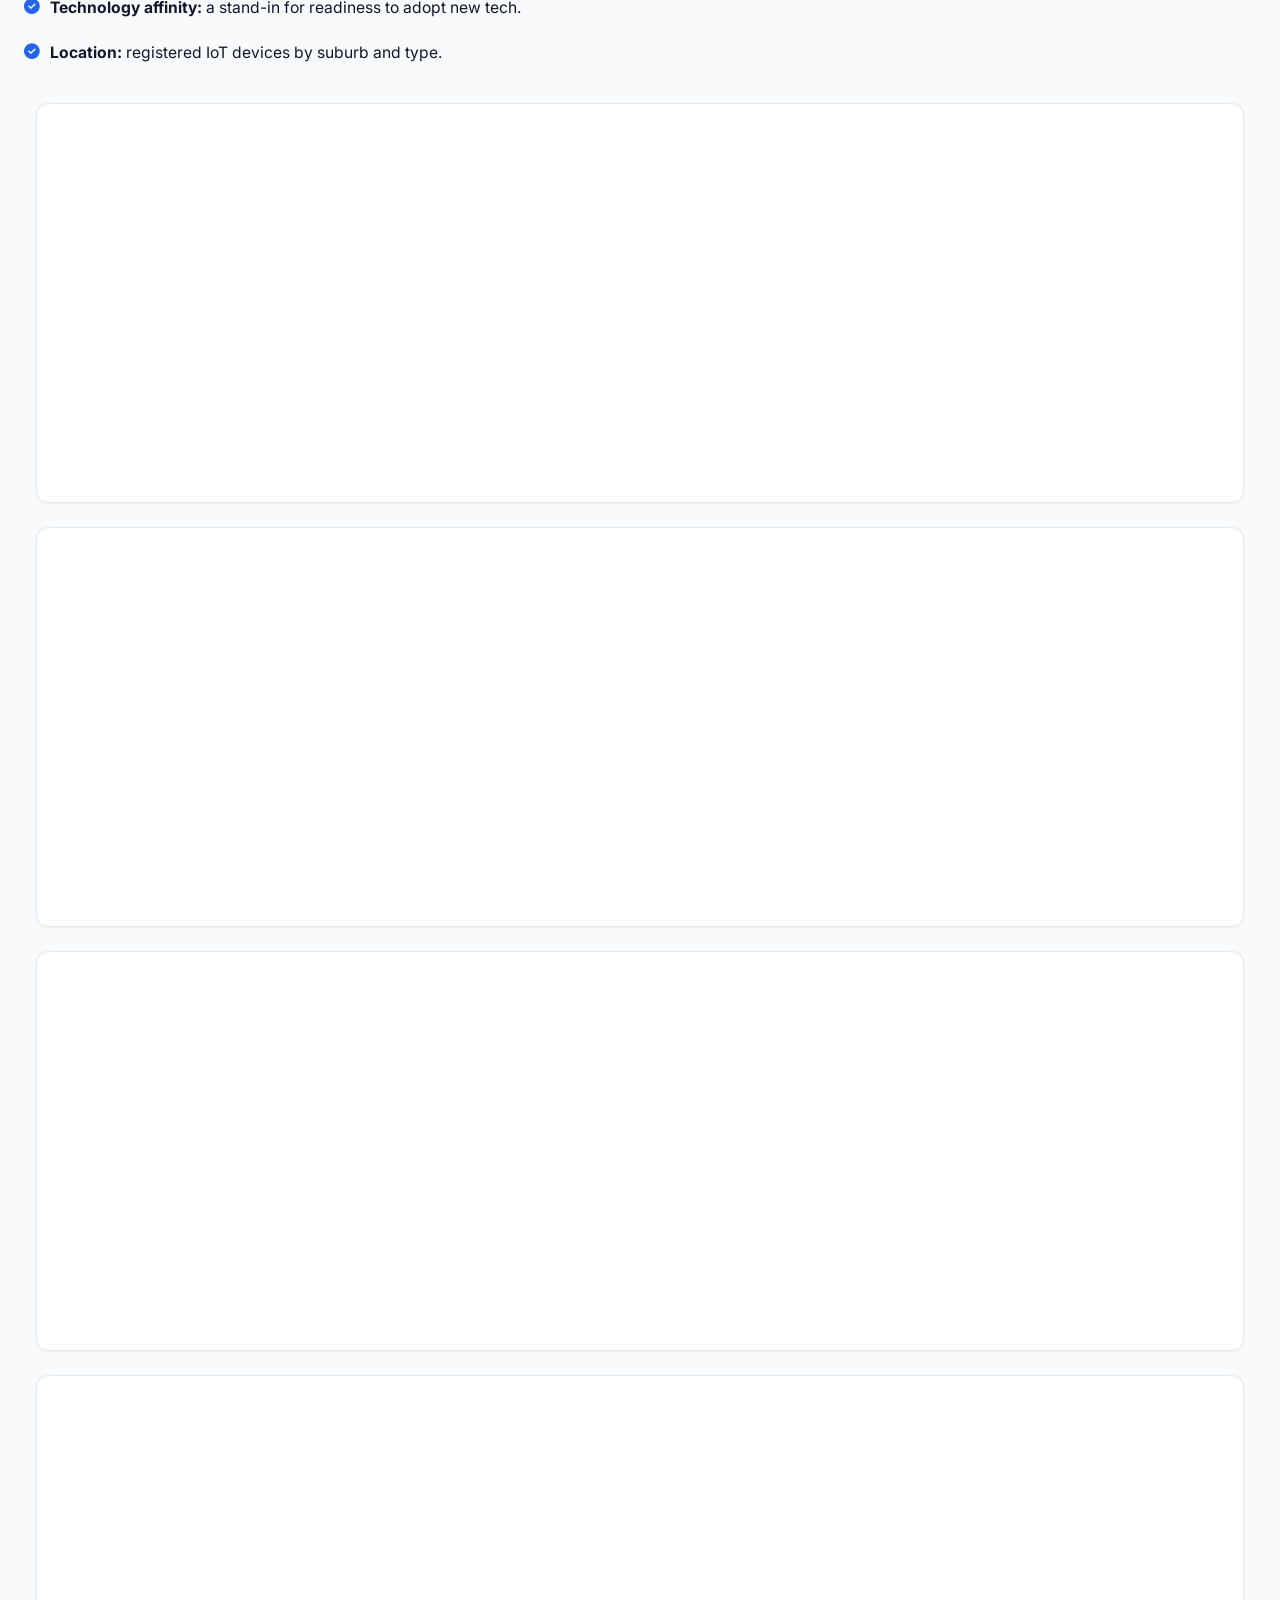
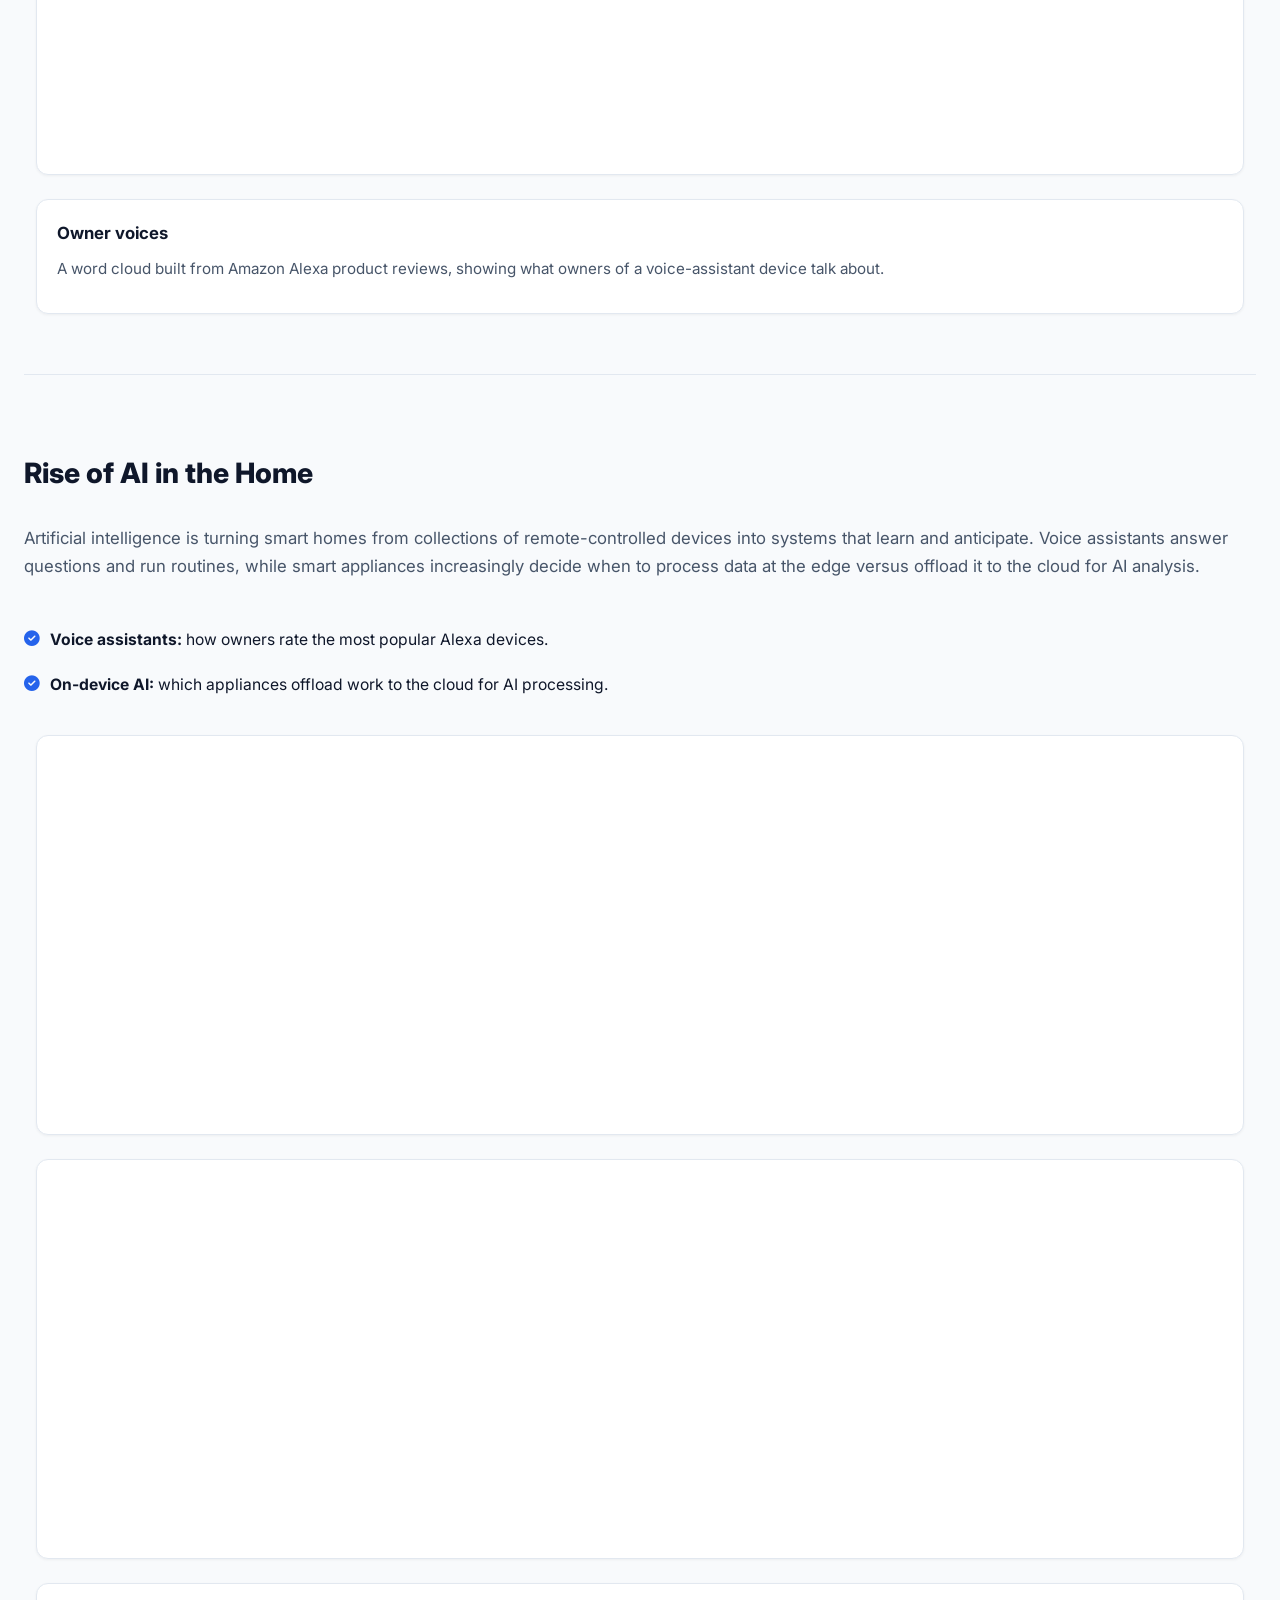
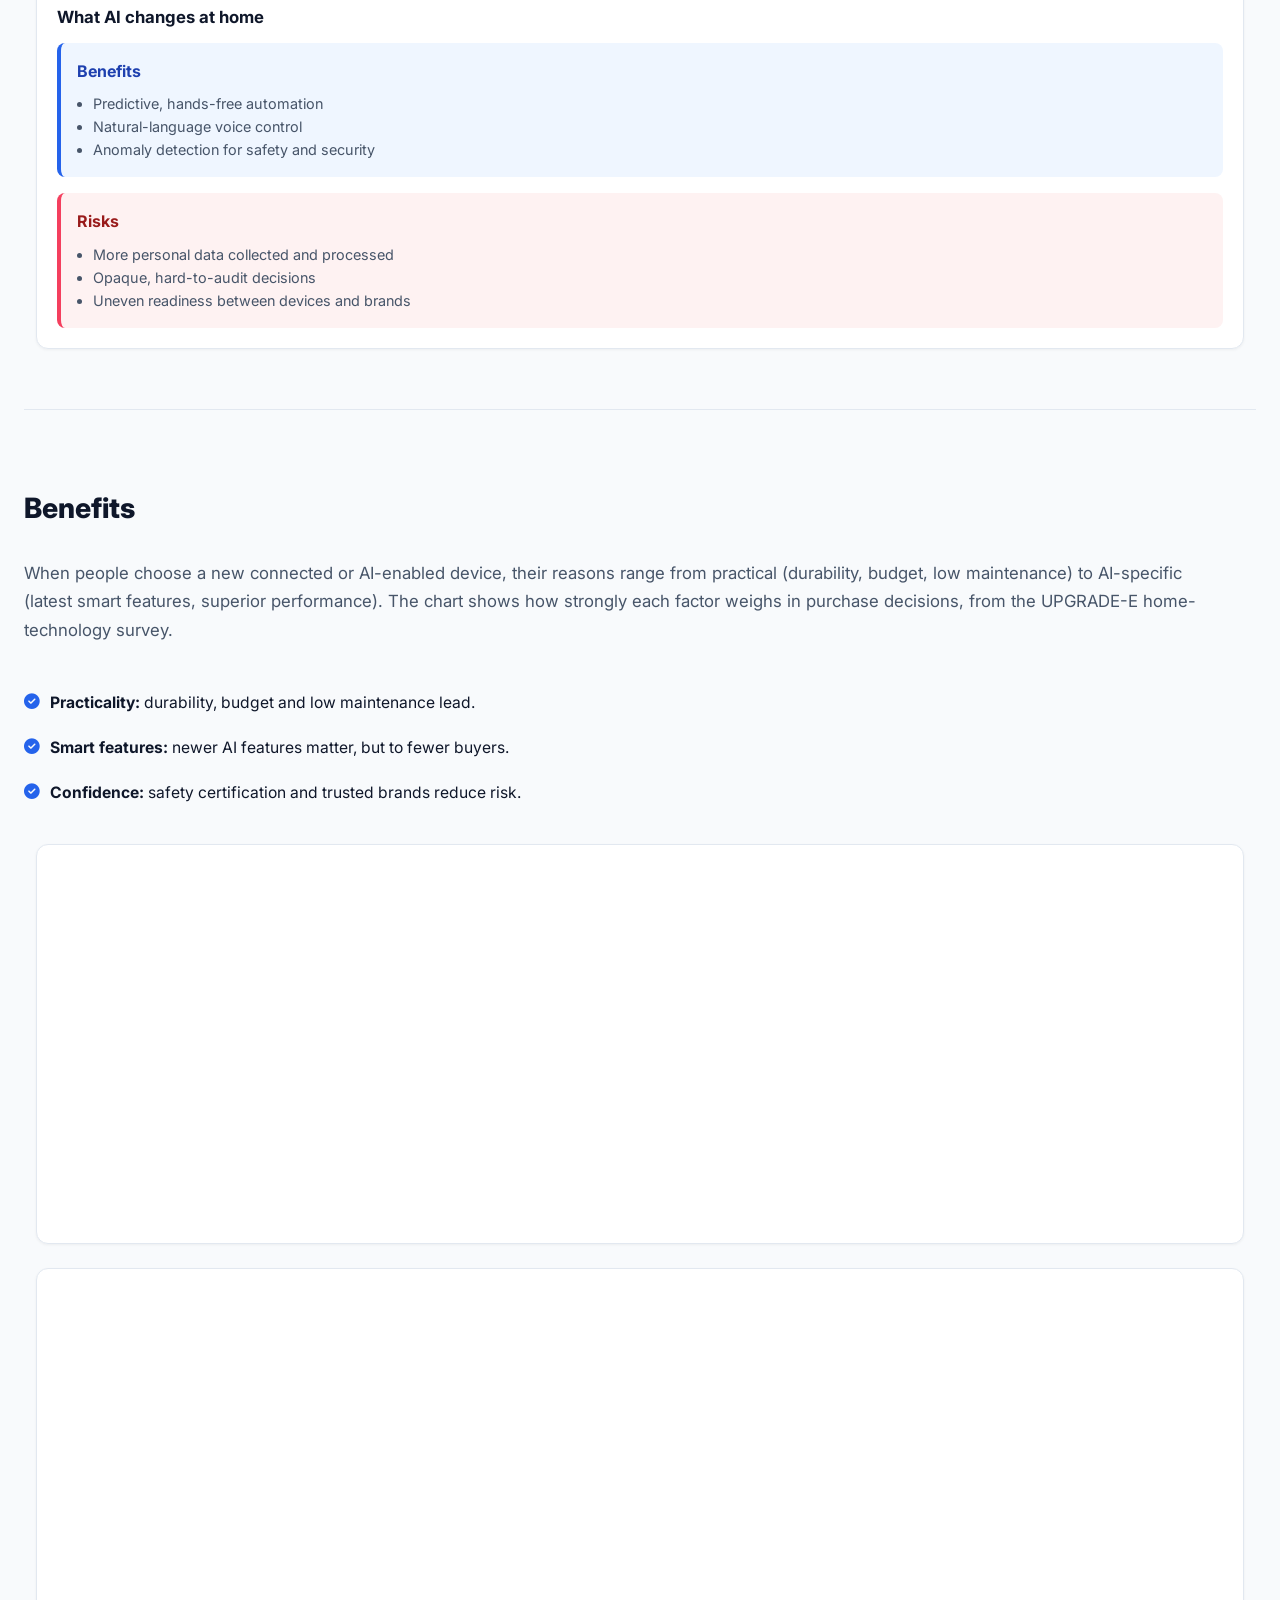
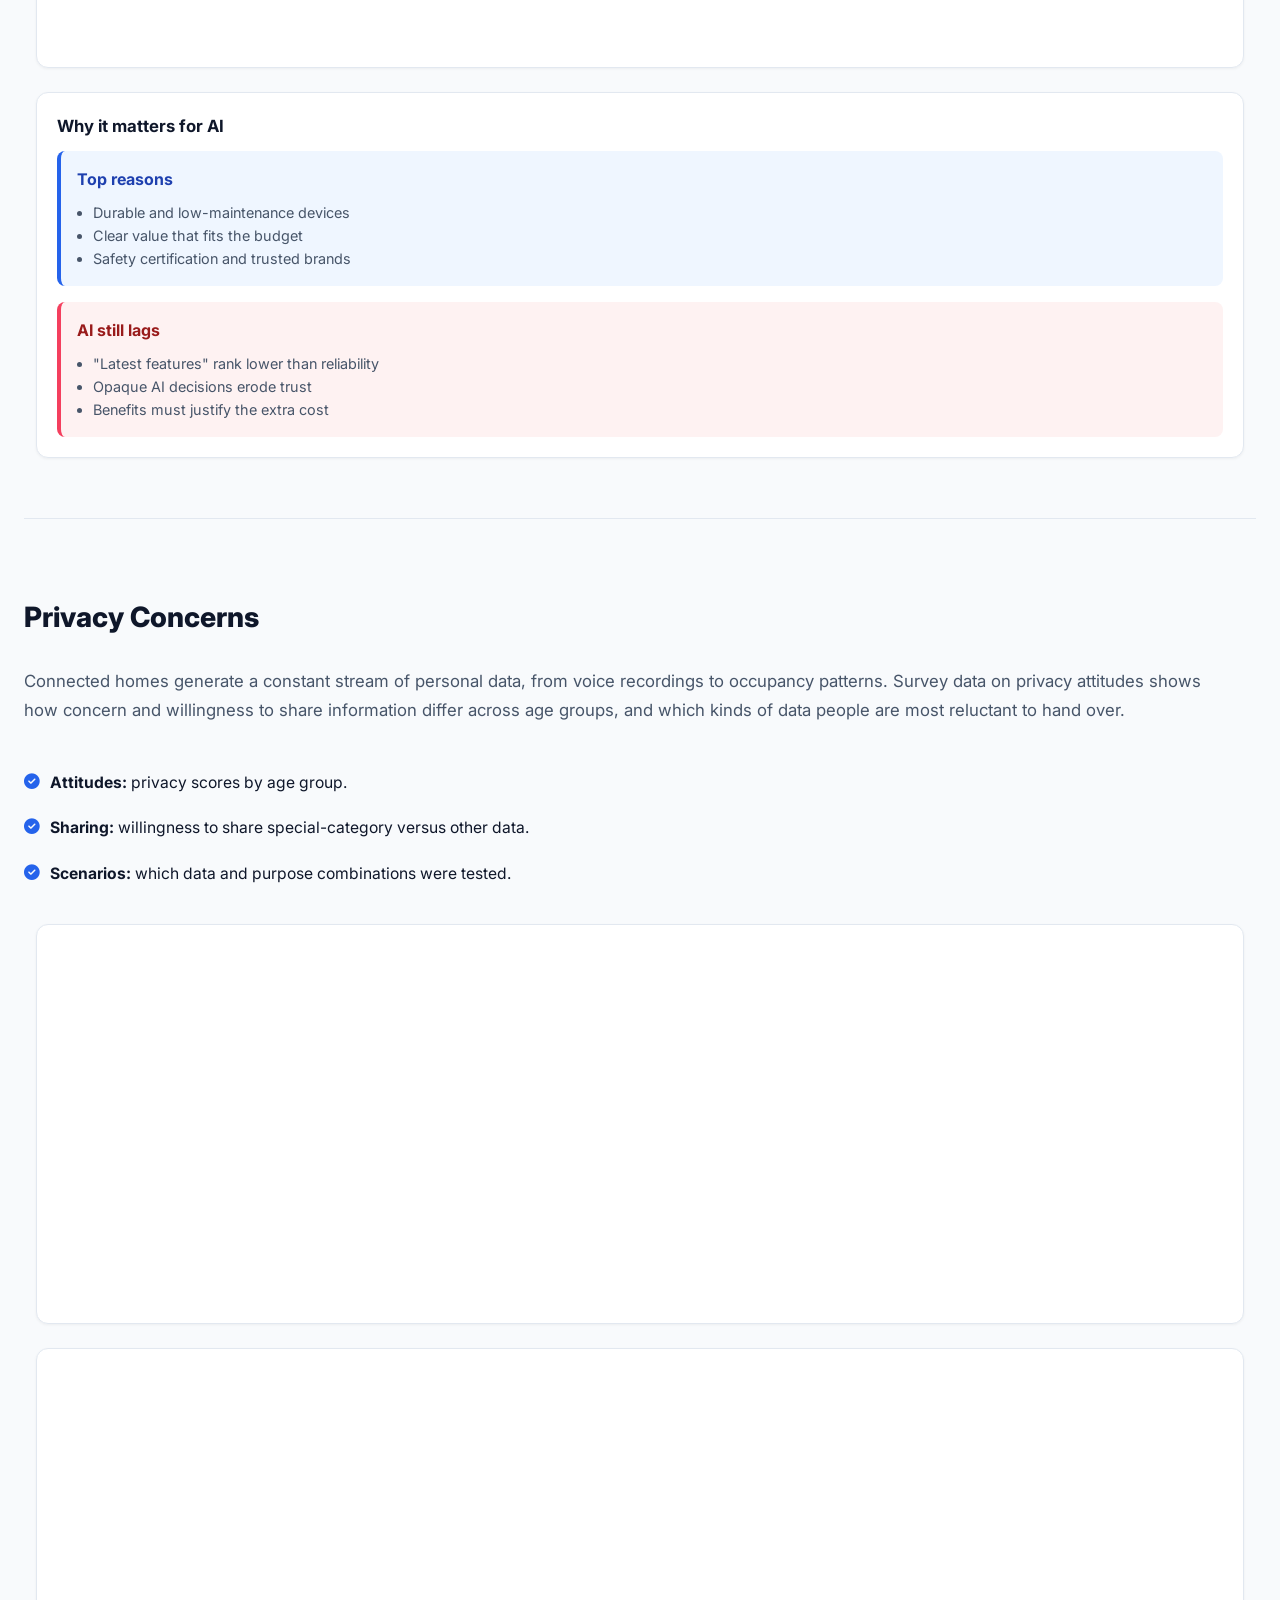
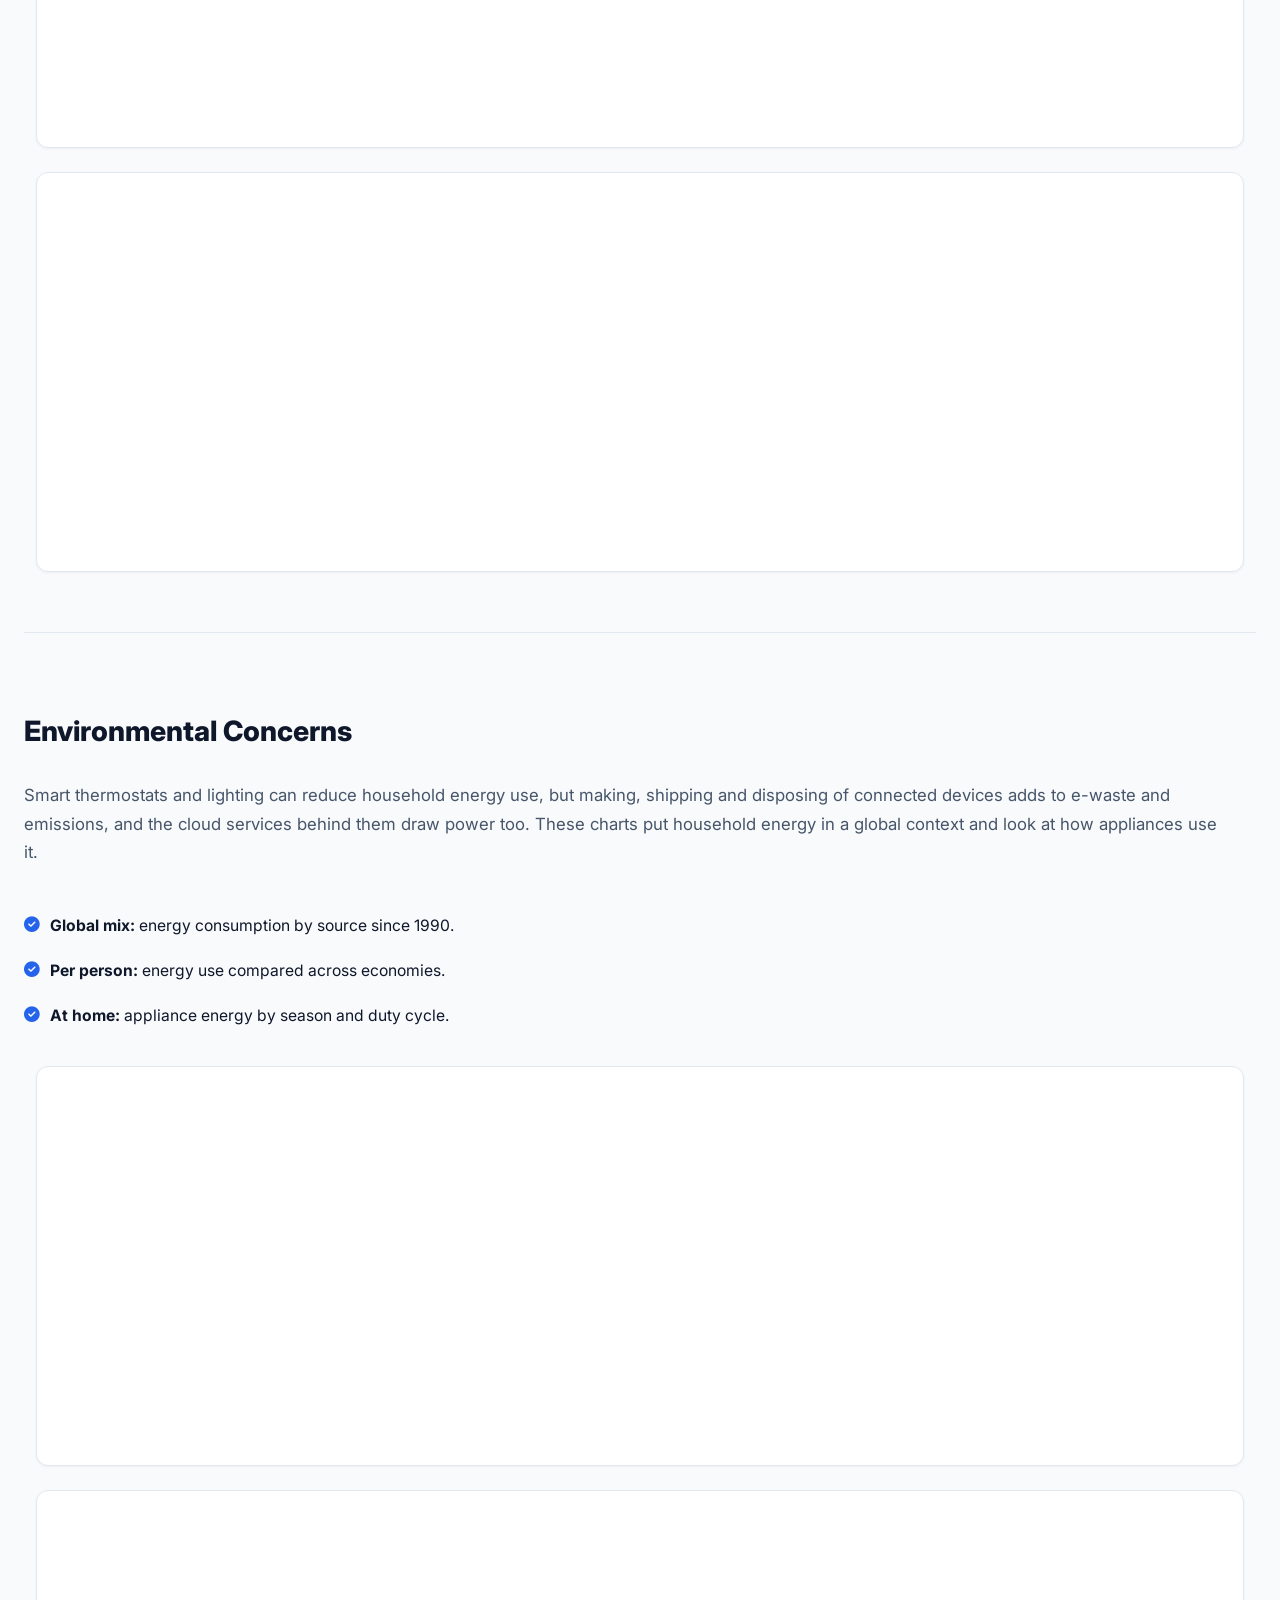
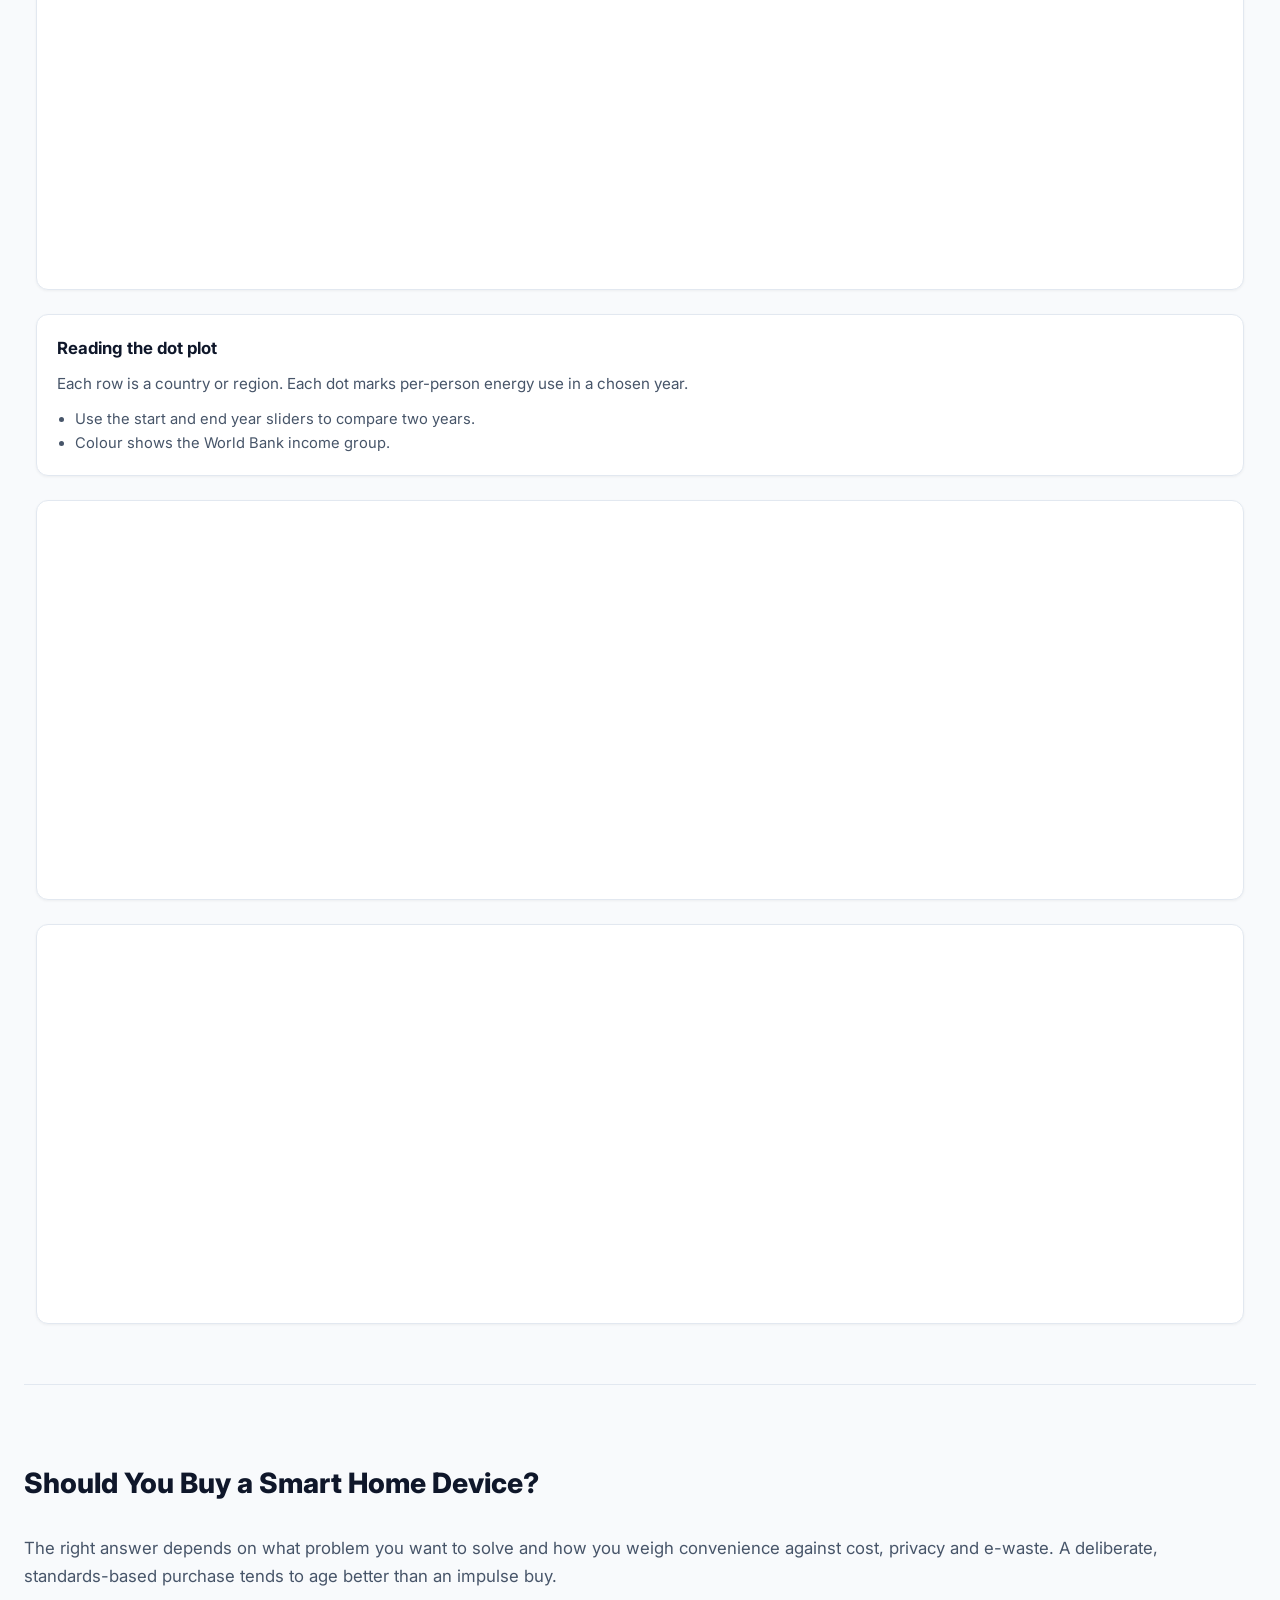
==== commit 7b4826df: "style: added asset for background image and updated style to use this image" ====
--- a/index.html
+++ b/index.html
@@ -522,6 +522,7 @@
             <li>iTWire. (2023). <em>Smart home adoption rises in Australia with 25 connected devices per household</em>. https://itwire.com/guest-articles/guest-opinion/smart-home-adoption-rises-in-australia-with-25-connected-devices-per-household</li>
             <li>ENERGY STAR. (n.d.). <em>Smart thermostats FAQ</em>. U.S. Environmental Protection Agency. https://www.energystar.gov/products/heating_cooling/smart_thermostats/smart_thermostat_faq</li>
             <li>SQ Magazine. (2024). <em>Smart home statistics</em>. https://sqmagazine.co.uk/smart-home-statistics/</li>
+            <li>Ring. (2017). <em>Ring video doorbell</em> [Photograph]. Wikimedia Commons. https://commons.wikimedia.org/wiki/File:Ring_video_doorbell.jpg (CC BY-SA 4.0)</li>
           </ol>
         </div>
       </section>
--- a/style/style.css
+++ b/style/style.css
@@ -31,6 +31,23 @@
   line-height: 1.6;
 }
 
+/* Subtle smart-doorbell photograph behind the whole dashboard.
+   Image: "Ring video doorbell" by Ring, via Wikimedia Commons (CC BY-SA 4.0)
+   — see References. Kept quite transparent and fixed so it never interferes
+   with the charts (opaque cards sit on top of it; interaction is not blocked). */
+body::before {
+  content: "";
+  position: fixed;
+  inset: 0;
+  background-image: url("../images/ring-video-doorbell.jpg");
+  background-repeat: no-repeat;
+  background-position: center;
+  background-size: cover;
+  opacity: 0.08;
+  pointer-events: none;
+  z-index: -1;
+}
+
 .page-container {
   max-width: 1600px;
   margin: 0 auto;
@@ -112,12 +129,20 @@
   overflow: auto;
 }
 
-/* Wide variant for the large proportional symbol map */
+/* Wide variant for the large proportional symbol map. */
 .vis-container--wide {
   align-items: flex-start;
   justify-content: flex-start;
-  overflow-x: auto;
-  overflow-y: hidden;
+  overflow: hidden;
+}
+
+/* The tech/consumption map is rendered by Vega as a fixed-size SVG. Scale it
+   down (via its viewBox) to the container width so it never needs a
+   horizontal scroller. The SVG renderer keeps hover/click/tooltip working
+   because interactions are bound directly to the SVG marks. */
+.vis-container--wide .chart-wrapper > svg {
+  width: 100% !important;
+  height: auto !important;
 }
 
 .vis-container > div {
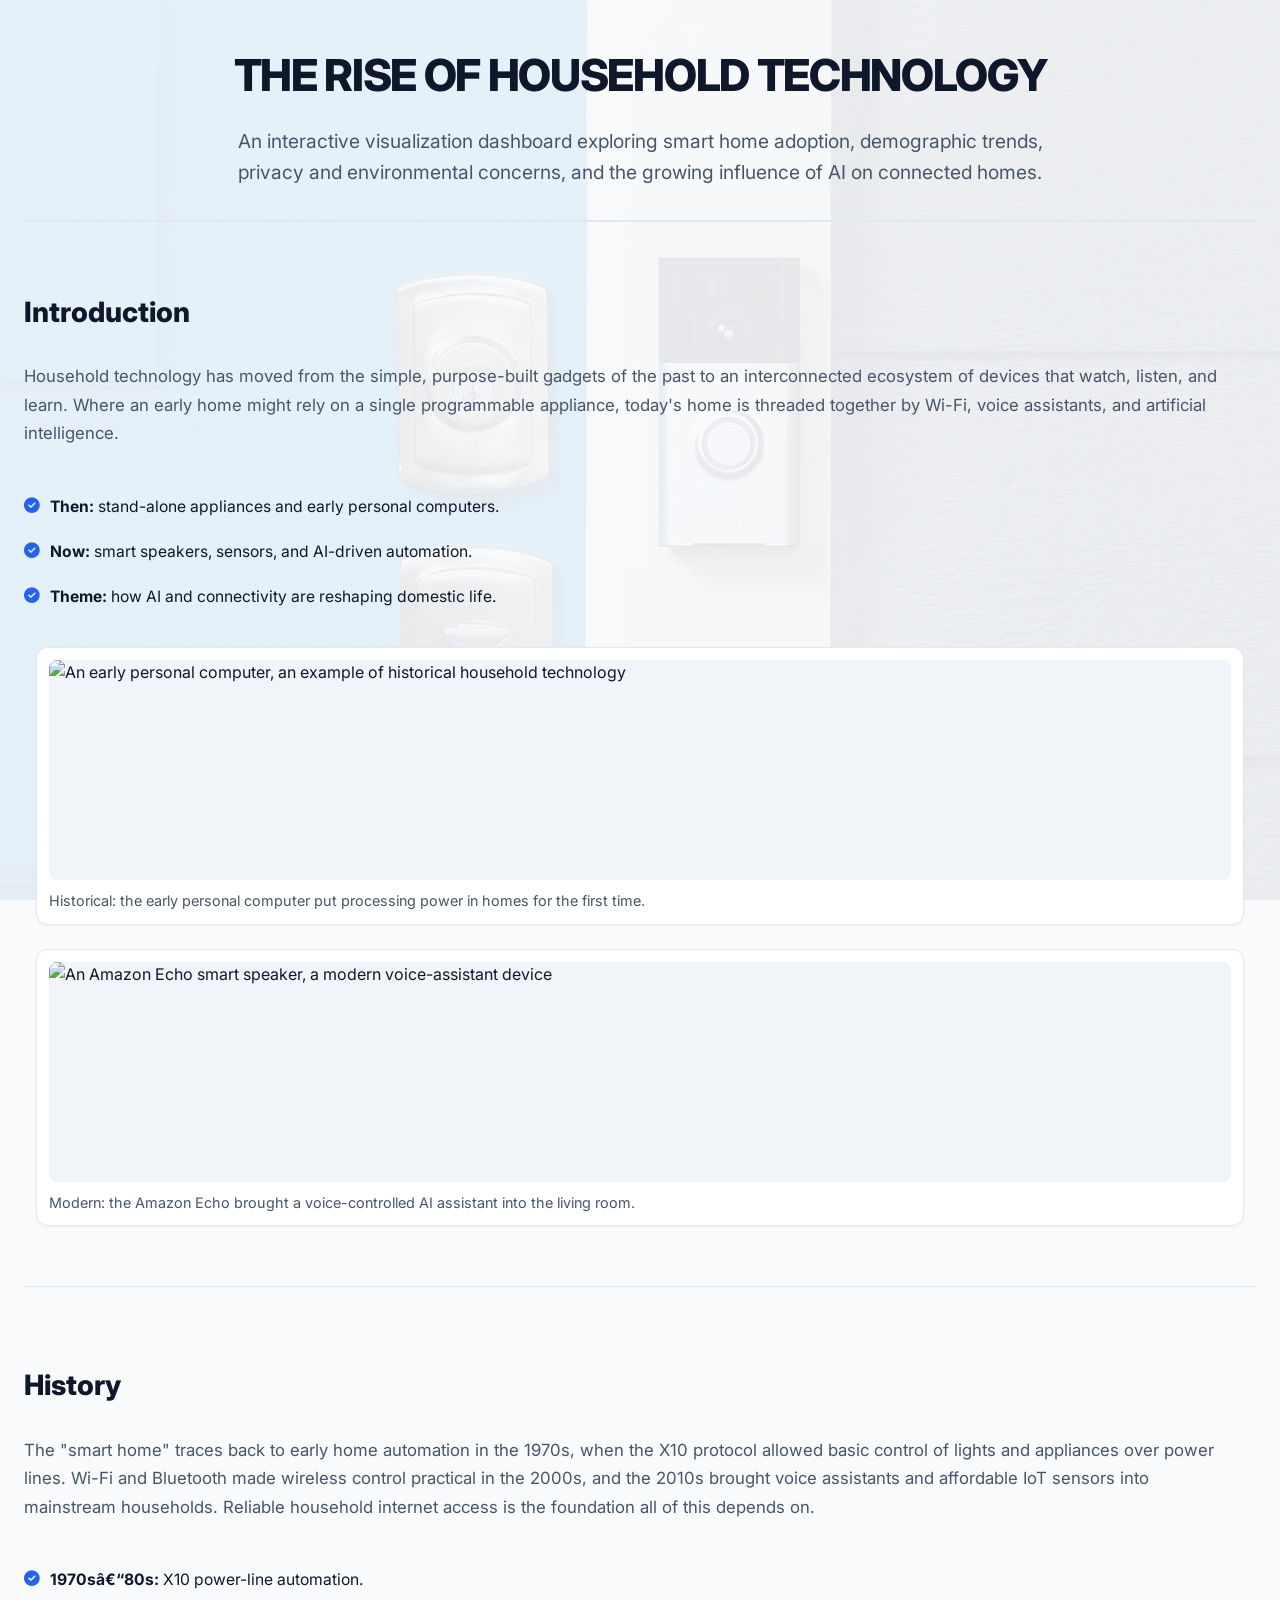
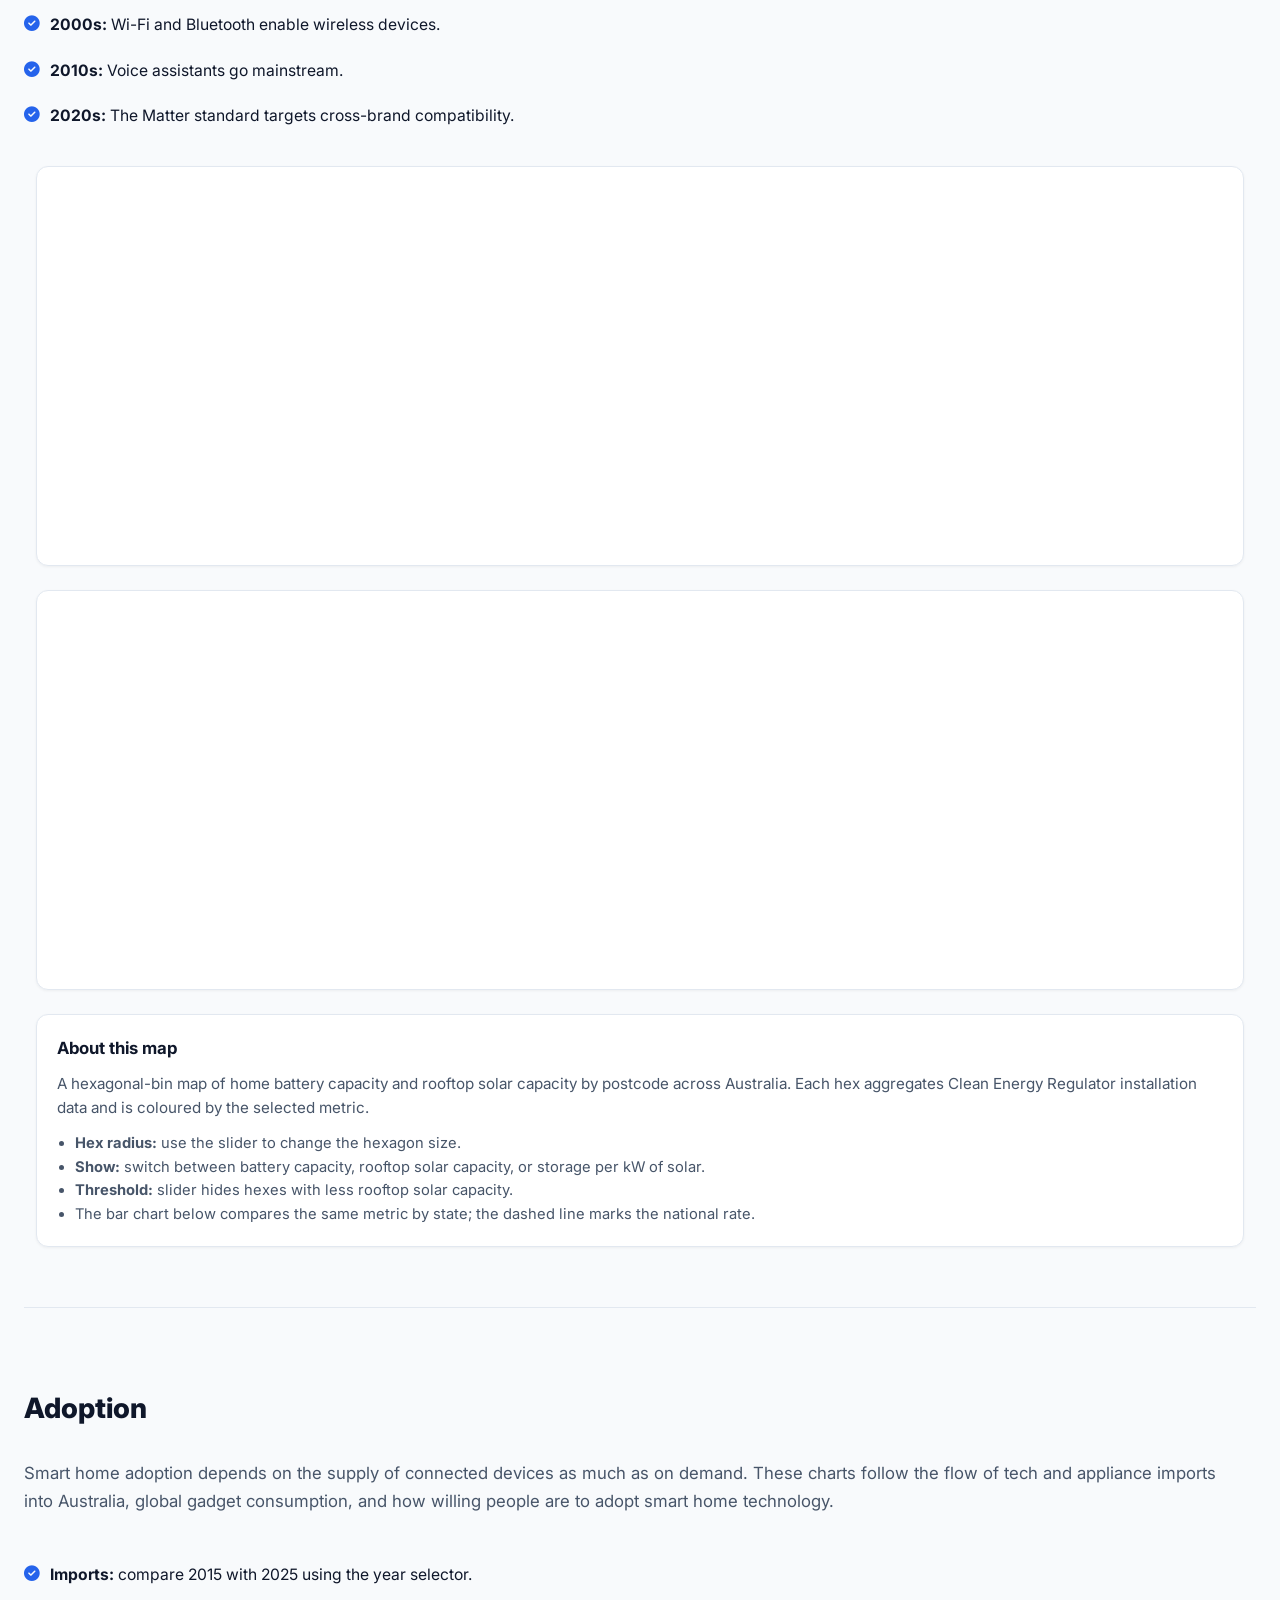
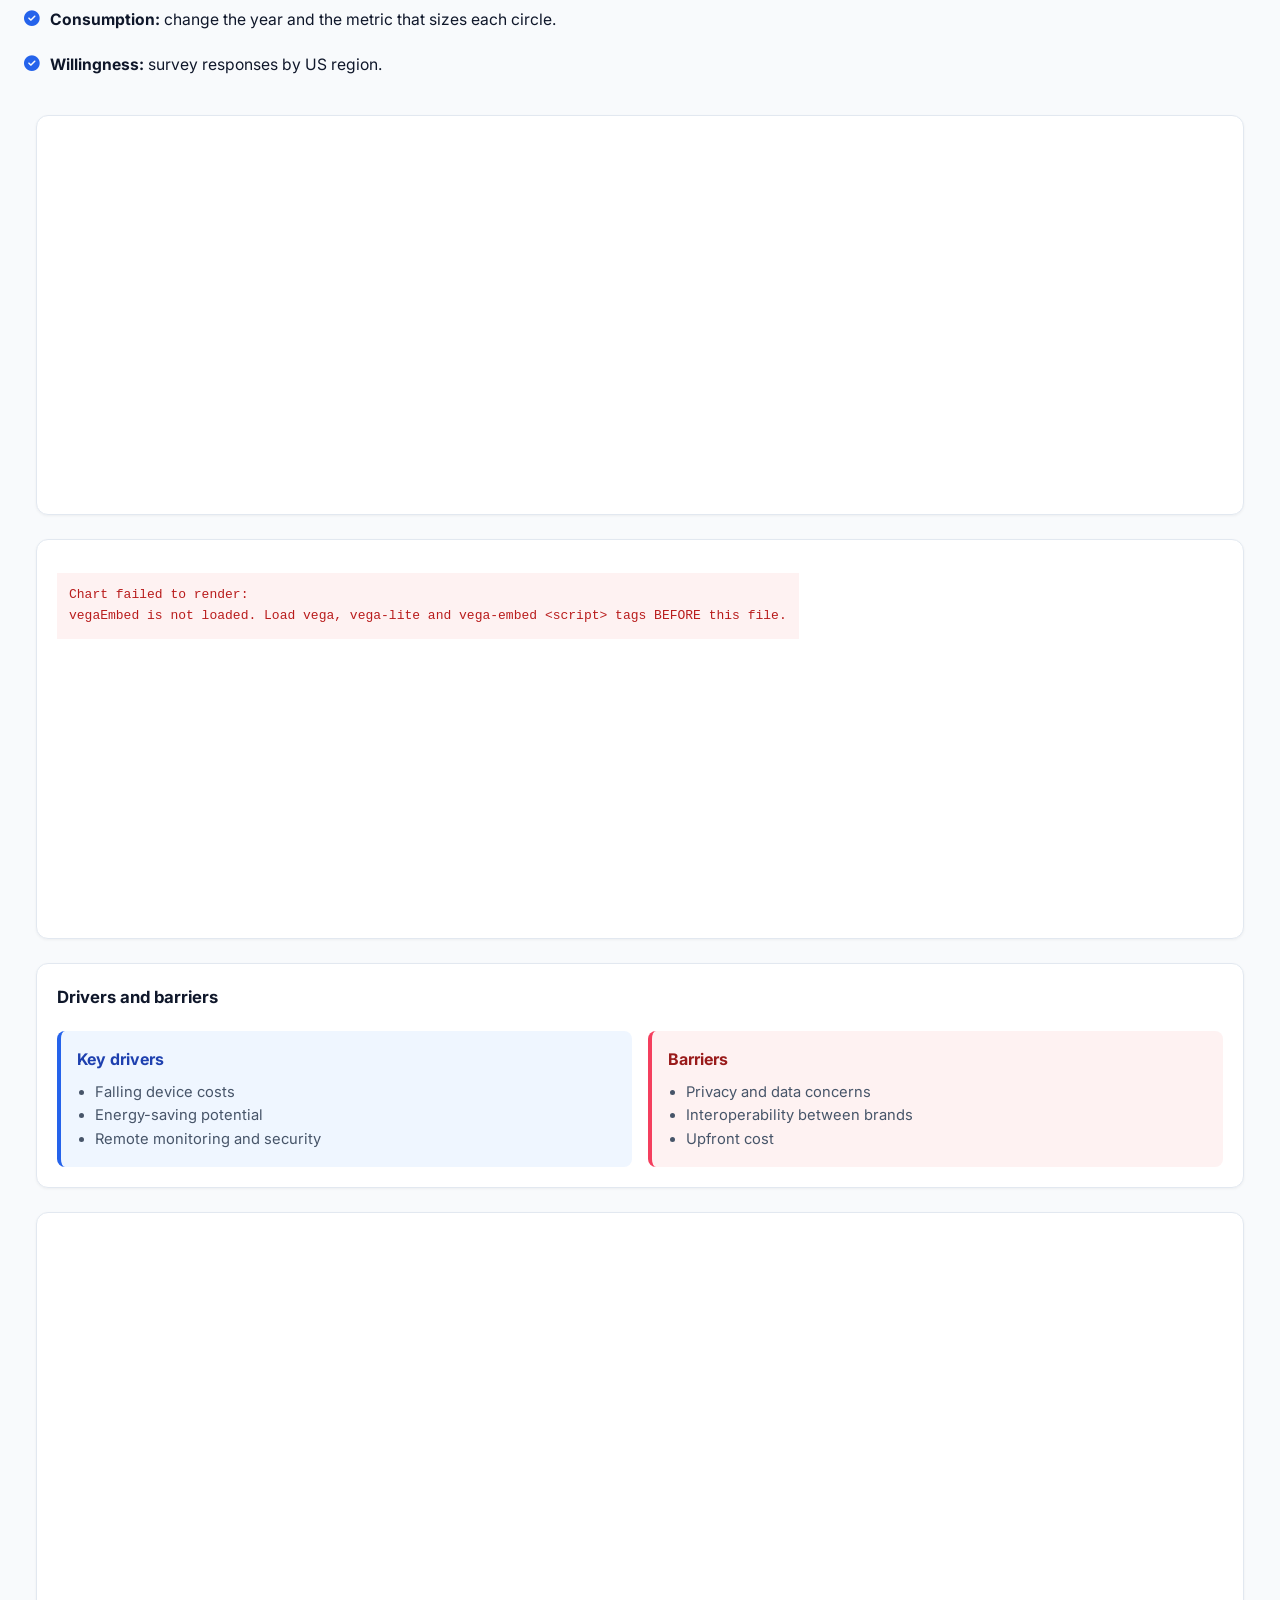
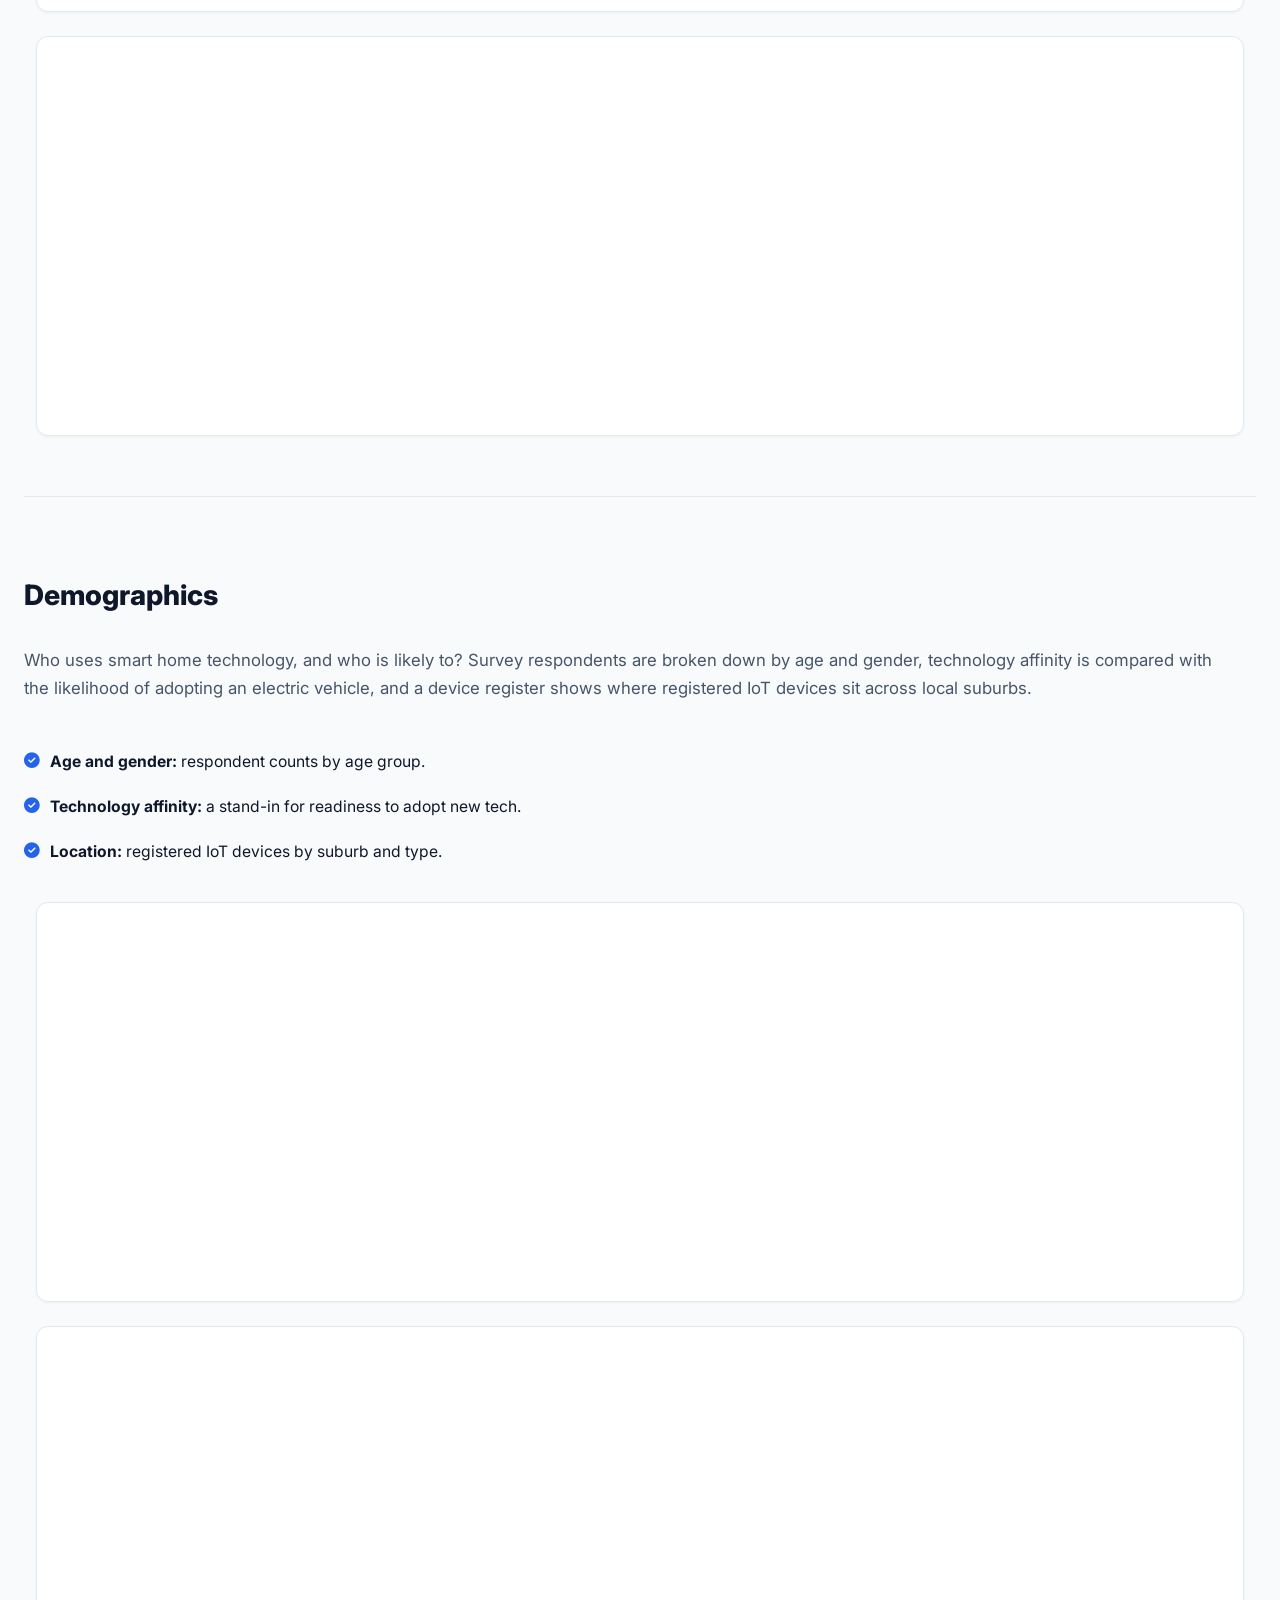
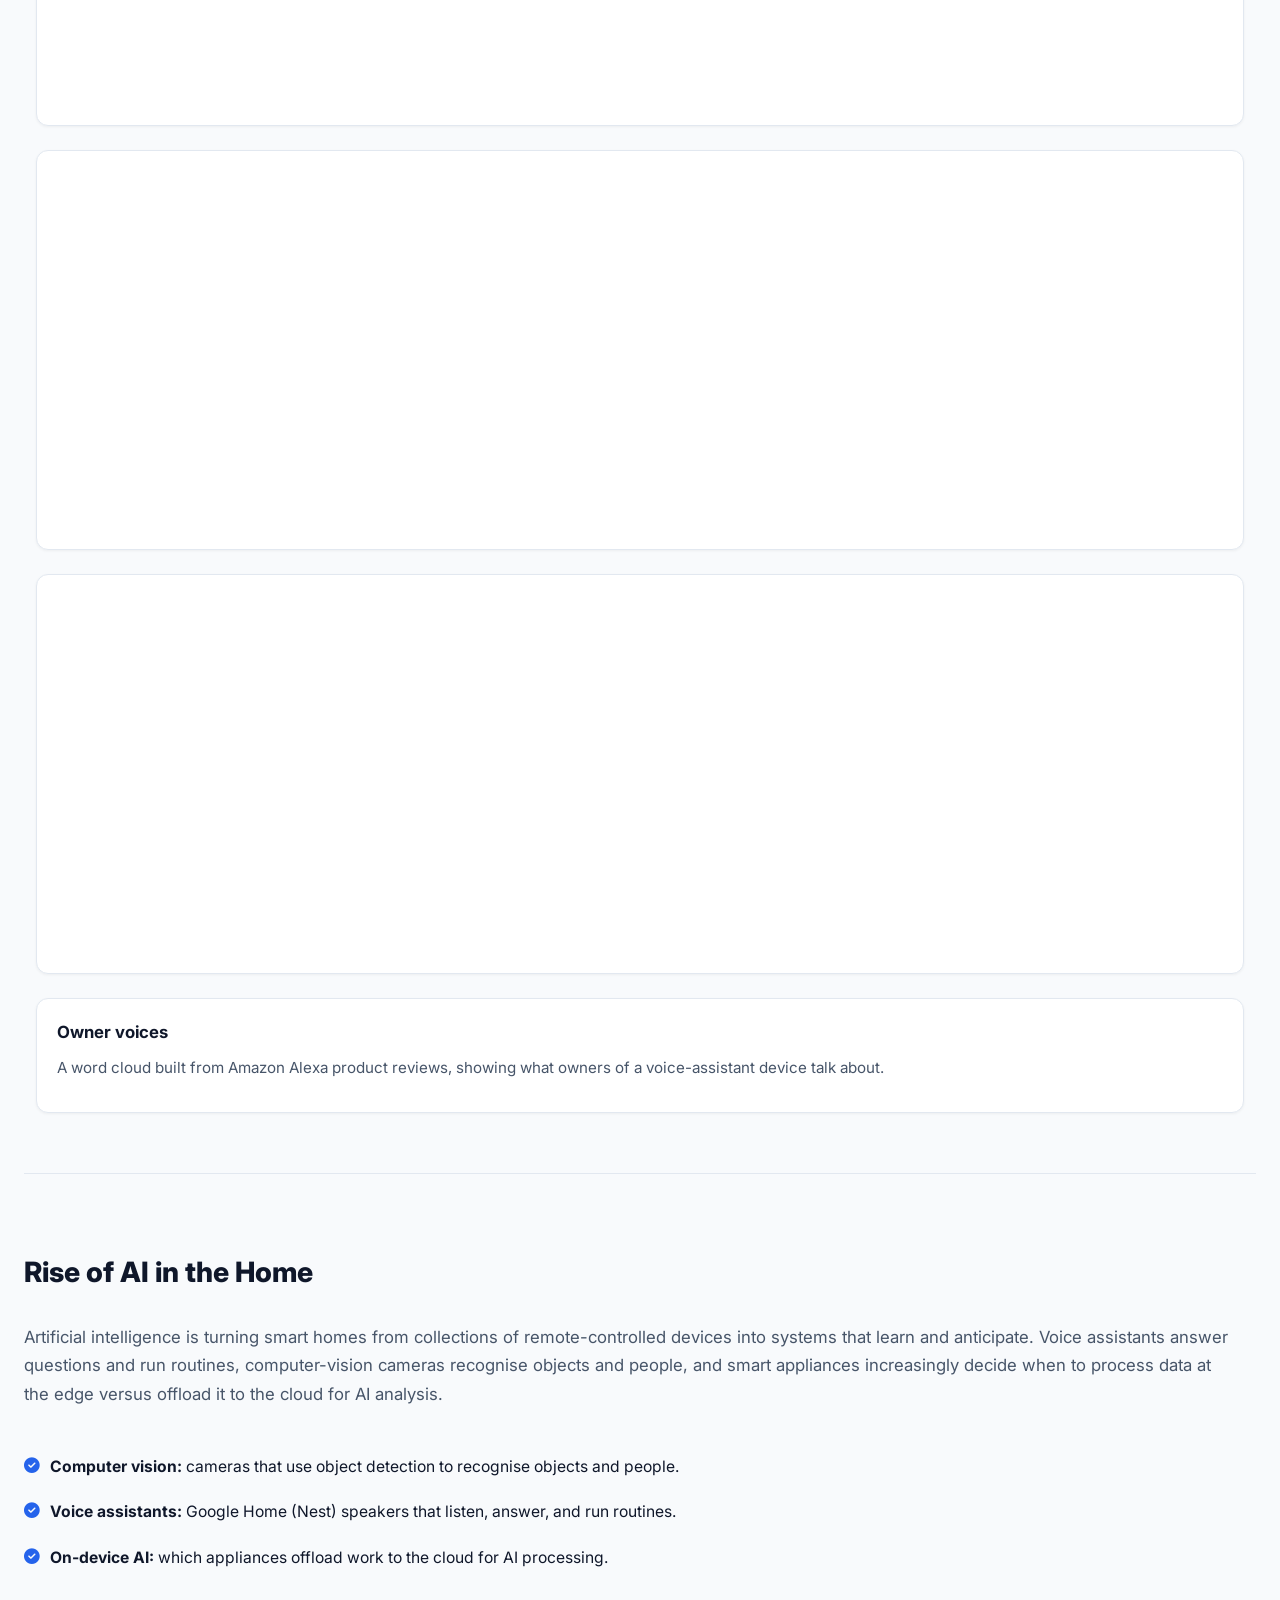
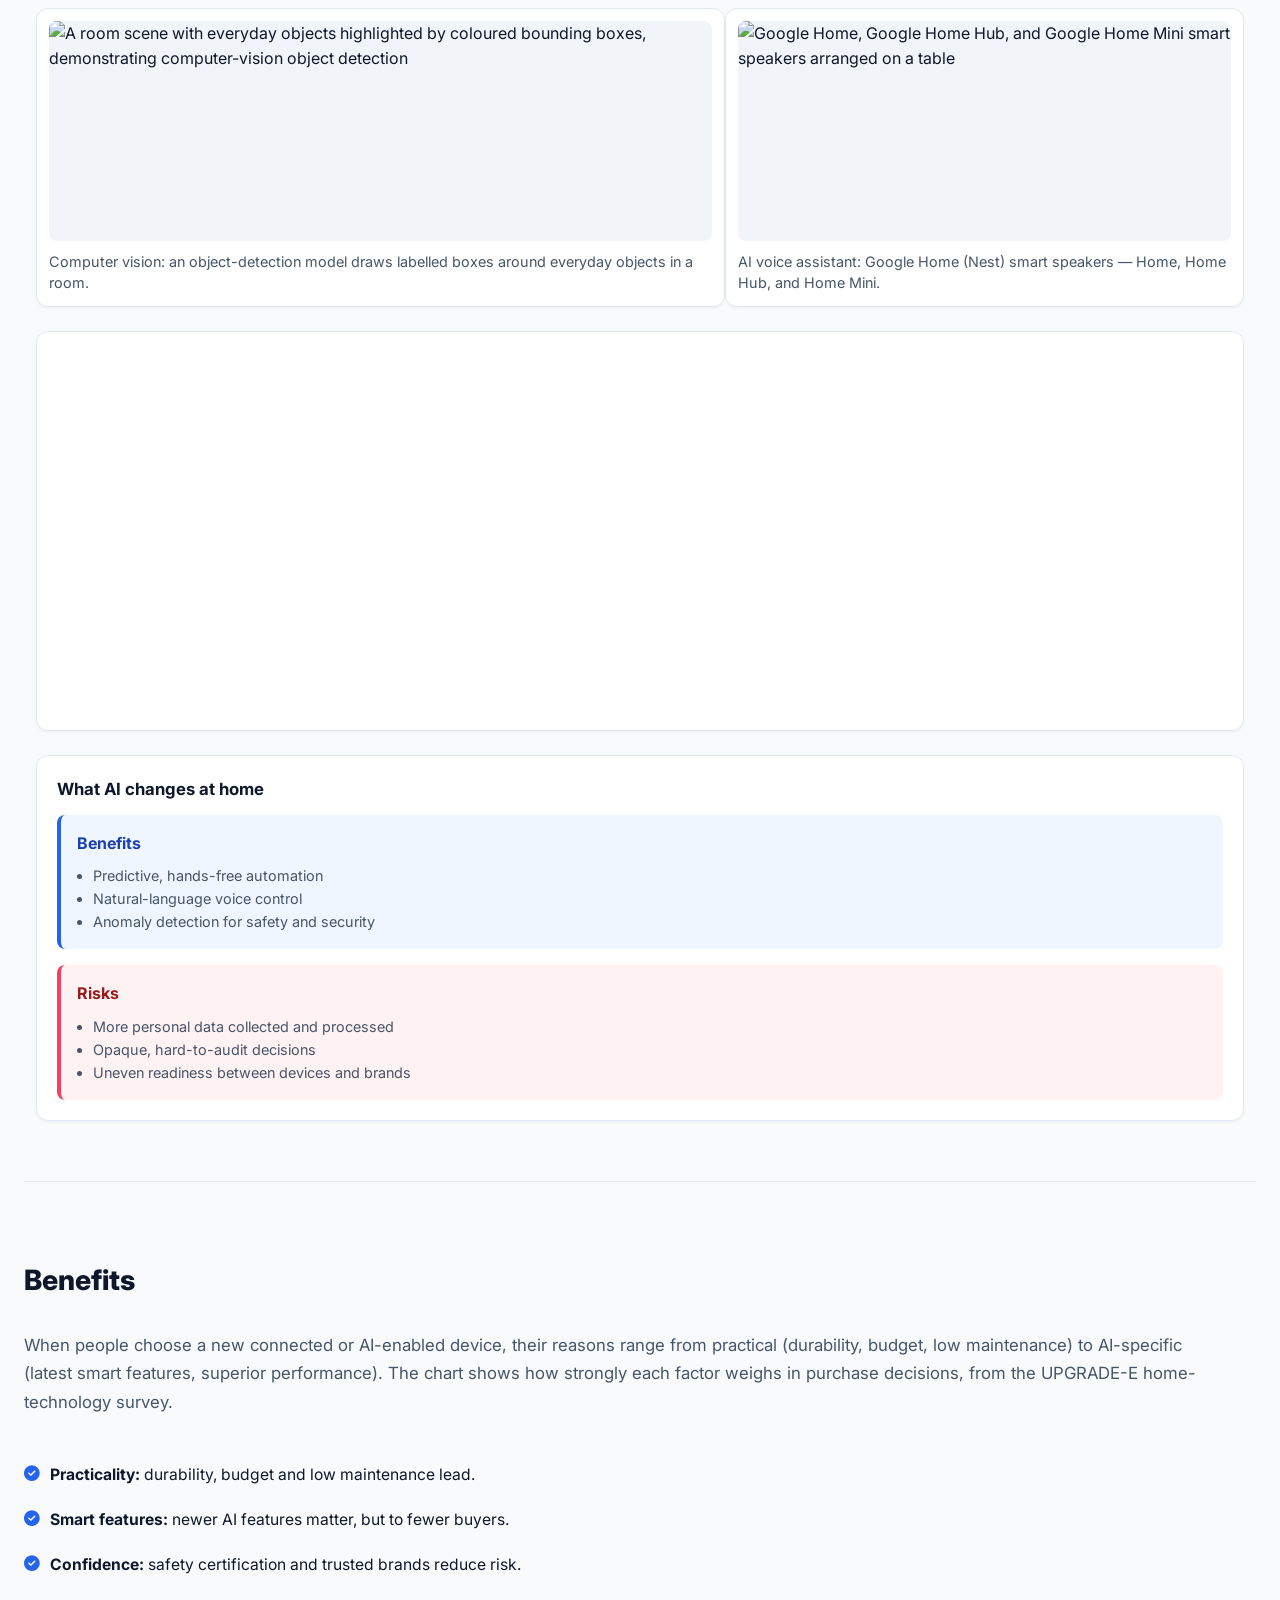
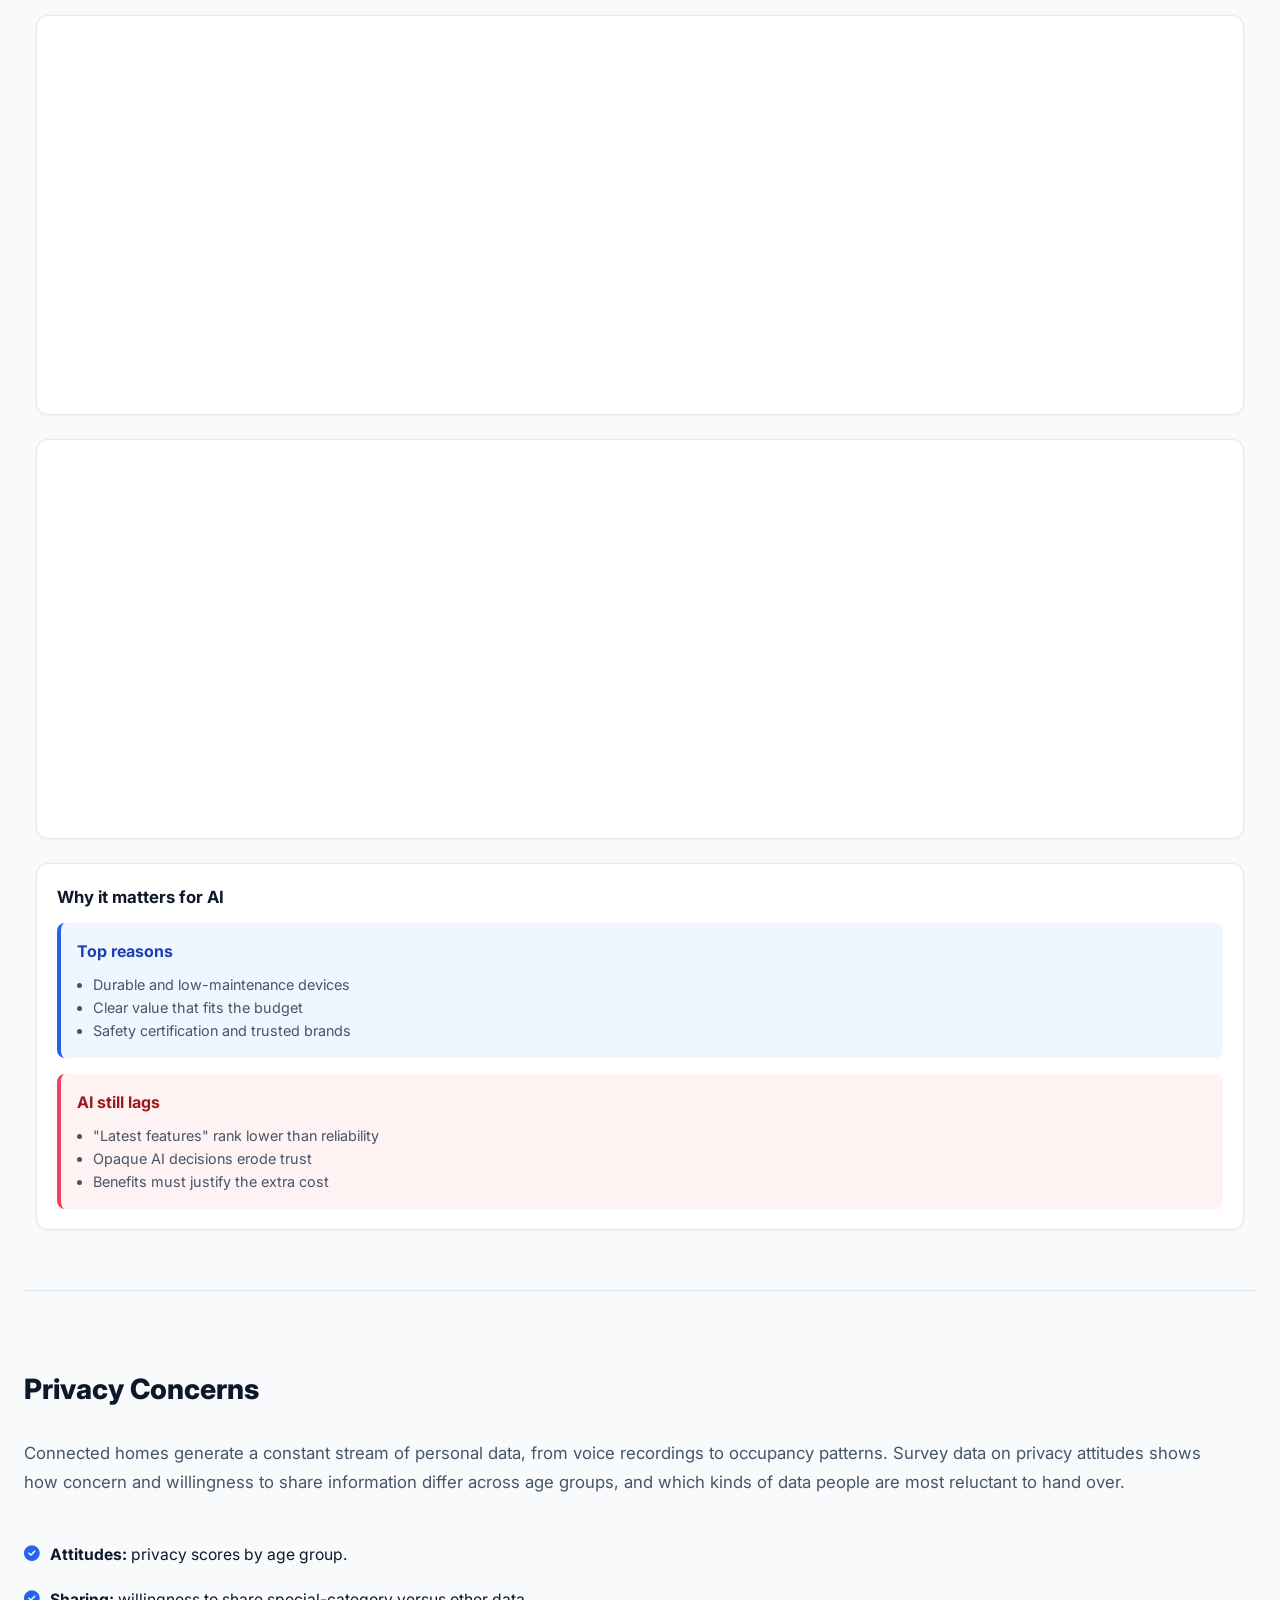
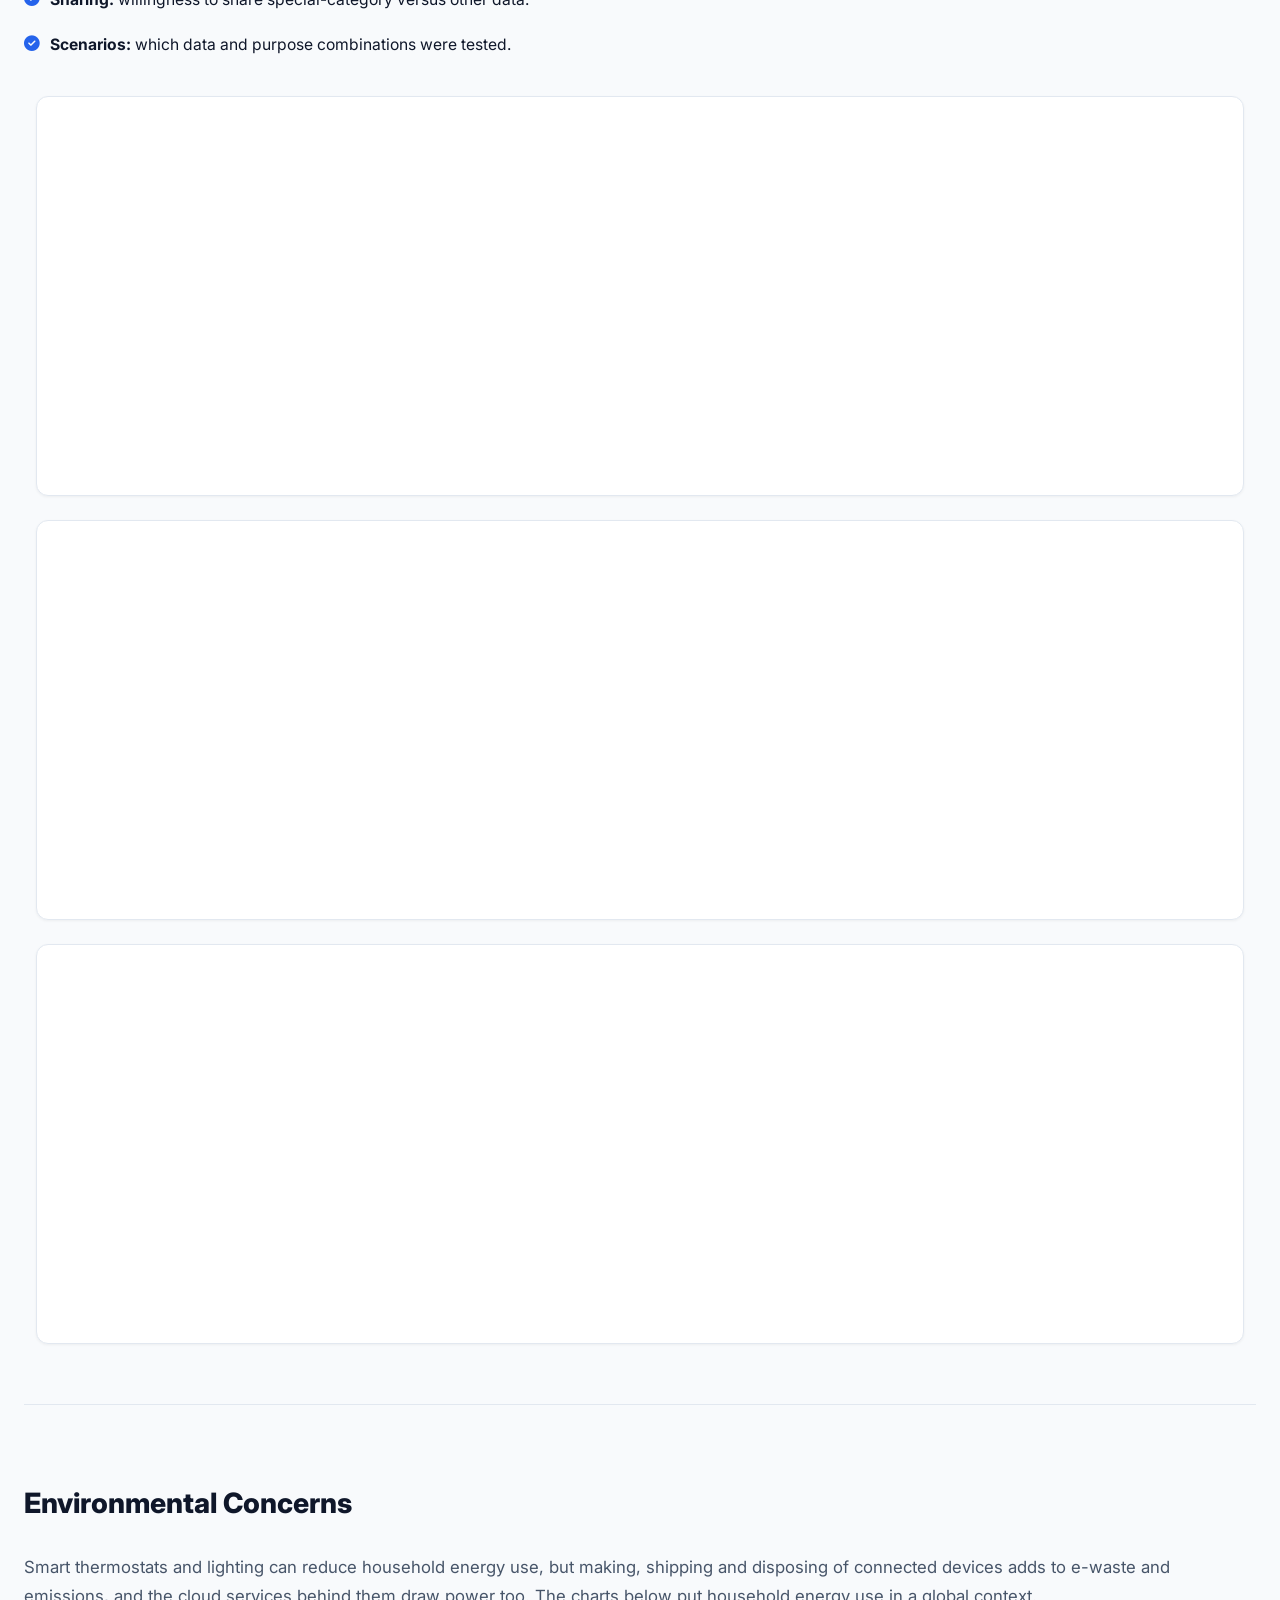
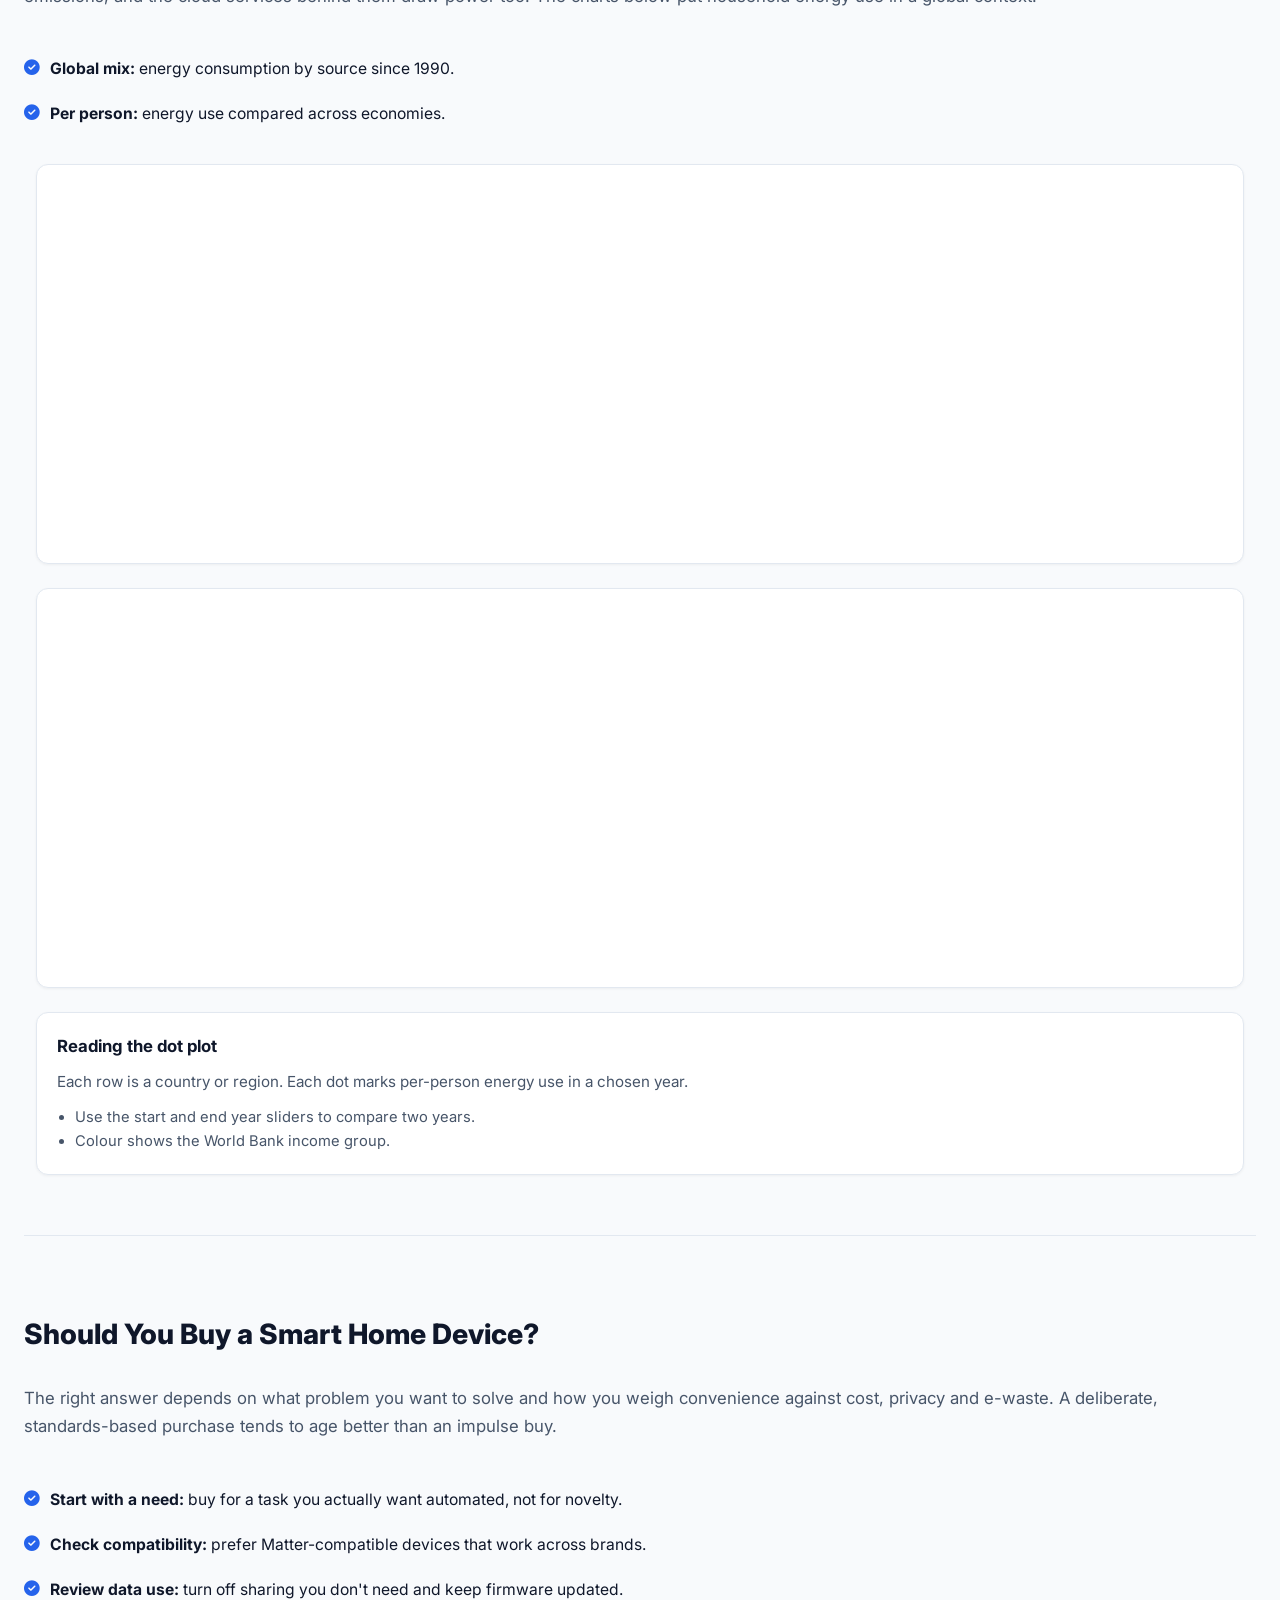
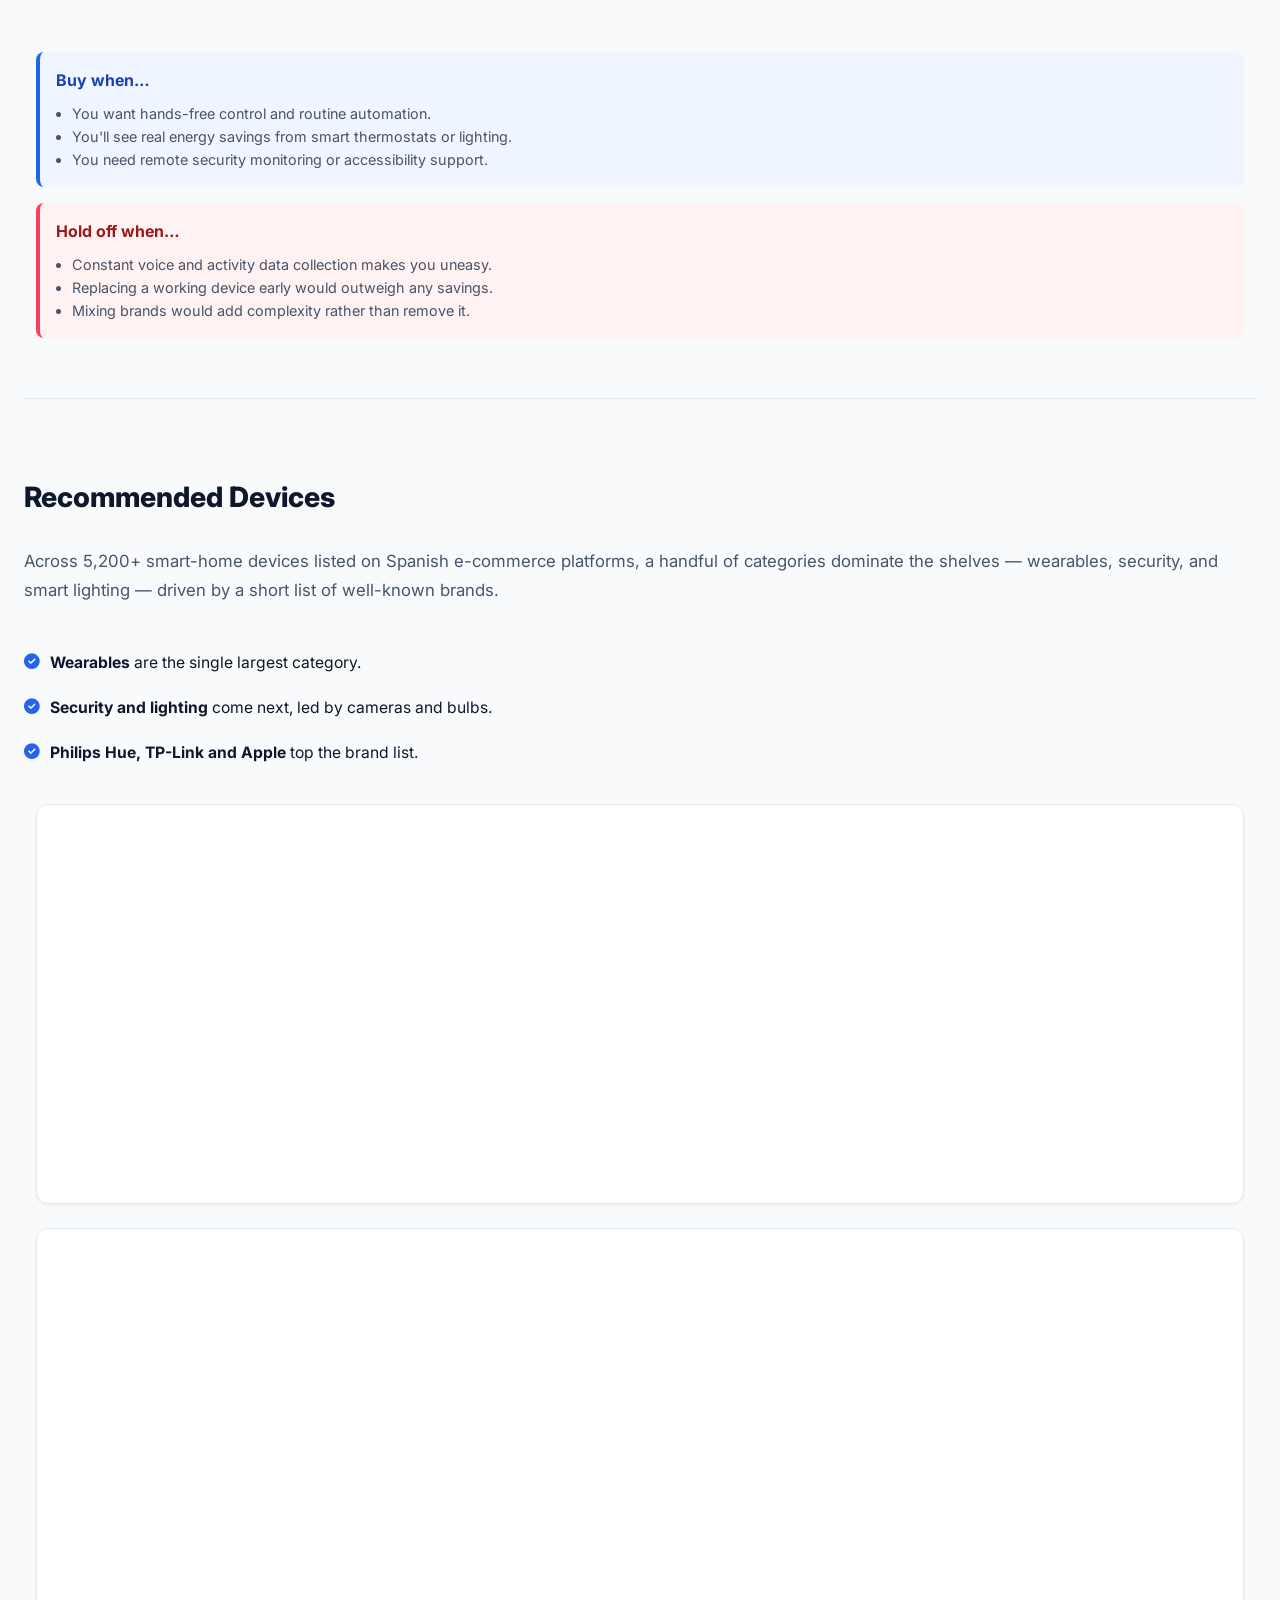
==== commit fb83d437: "feat: removed unused assets and data sources" ====
--- a/index.html
+++ b/index.html
@@ -100,10 +100,12 @@
           <div class="pure-u-1 pure-u-md-1-3 chart-cell">
             <div class="note-card">
               <h3>About this map</h3>
-              <p>A hexagonal-bin map of Australia. The points are <strong>synthetic</strong>, randomly generated around six metropolitan areas, so it shows how a density map reads rather than real device counts.</p>
+              <p>A hexagonal-bin map of home battery capacity and rooftop solar capacity by postcode across Australia. Each hex aggregates Clean Energy Regulator installation data and is coloured by the selected metric.</p>
               <ul>
-                <li>Use the slider to change the hexagon size.</li>
-                <li>Redder hexagons contain more points.</li>
+                <li><strong>Hex radius:</strong> use the slider to change the hexagon size.</li>
+                <li><strong>Show:</strong> switch between battery capacity, rooftop solar capacity, or storage per kW of solar.</li>
+                <li><strong>Threshold:</strong> slider hides hexes with less rooftop solar capacity.</li>
+                <li>The bar chart below compares the same metric by state; the dashed line marks the national rate.</li>
               </ul>
             </div>
           </div>
@@ -160,14 +162,7 @@
           </div>
         </div>
 
-        <div class="pure-g">
-          <div class="pure-u-1 pure-u-md-1-2 chart-cell">
-            <div class="vis-container" id="symbolMap1"></div>
-          </div>
-          <div class="pure-u-1 pure-u-md-1-2 chart-cell">
-            <div class="vis-container" id="symbolMap2"></div>
-          </div>
-        </div>
+        
 
         <div class="pure-g">
           <div class="pure-u-1 pure-u-md-1-2 chart-cell">
@@ -225,15 +220,27 @@
           <div class="pure-u-1 pure-u-md-1-2 split-text-col">
             <h2 class="section-title">Rise of AI in the Home</h2>
             <p class="section-desc">
-              Artificial intelligence is turning smart homes from collections of remote-controlled devices into systems that learn and anticipate. Voice assistants answer questions and run routines, while smart appliances increasingly decide when to process data at the edge versus offload it to the cloud for AI analysis.
-            </p>
-            <ul class="styled-list">
-              <li><i class="fa-solid fa-circle-check"></i> <span><strong>Voice assistants:</strong> how owners rate the most popular Alexa devices.</span></li>
+              Artificial intelligence is turning smart homes from collections of remote-controlled devices into systems that learn and anticipate. Voice assistants answer questions and run routines, computer-vision cameras recognise objects and people, and smart appliances increasingly decide when to process data at the edge versus offload it to the cloud for AI analysis.
+            </p>
+            <ul class="styled-list">
+              <li><i class="fa-solid fa-circle-check"></i> <span><strong>Computer vision:</strong> cameras that use object detection to recognise objects and people.</span></li>
+              <li><i class="fa-solid fa-circle-check"></i> <span><strong>Voice assistants:</strong> Google Home (Nest) speakers that listen, answer, and run routines.</span></li>
               <li><i class="fa-solid fa-circle-check"></i> <span><strong>On-device AI:</strong> which appliances offload work to the cloud for AI processing.</span></li>
             </ul>
           </div>
           <div class="pure-u-1 pure-u-md-1-2 chart-cell">
-            <div class="vis-container" id="vis-ai-country"></div>
+            <figure class="figure-card">
+              <img
+                src="https://commons.wikimedia.org/wiki/Special:FilePath/Detected-with-YOLO--Schreibtisch-mit-Objekten.jpg?width=800"
+                alt="A room scene with everyday objects highlighted by coloured bounding boxes, demonstrating computer-vision object detection">
+              <figcaption>Computer vision: an object-detection model draws labelled boxes around everyday objects in a room.</figcaption>
+            </figure>
+            <figure class="figure-card">
+              <img
+                src="https://commons.wikimedia.org/wiki/Special:FilePath/Google_Home_with_Home_Hub_and_Home_Mini_on_table.jpg?width=800"
+                alt="Google Home, Google Home Hub, and Google Home Mini smart speakers arranged on a table">
+              <figcaption>AI voice assistant: Google Home (Nest) smart speakers — Home, Home Hub, and Home Mini.</figcaption>
+            </figure>
           </div>
         </div>
 
@@ -351,12 +358,11 @@
           <div class="pure-u-1 pure-u-md-1-3 split-text-col">
             <h2 class="section-title">Environmental Concerns</h2>
             <p class="section-desc">
-              Smart thermostats and lighting can reduce household energy use, but making, shipping and disposing of connected devices adds to e-waste and emissions, and the cloud services behind them draw power too. These charts put household energy in a global context and look at how appliances use it.
+              Smart thermostats and lighting can reduce household energy use, but making, shipping and disposing of connected devices adds to e-waste and emissions, and the cloud services behind them draw power too. The charts below put household energy use in a global context.
             </p>
             <ul class="styled-list">
               <li><i class="fa-solid fa-circle-check"></i> <span><strong>Global mix:</strong> energy consumption by source since 1990.</span></li>
               <li><i class="fa-solid fa-circle-check"></i> <span><strong>Per person:</strong> energy use compared across economies.</span></li>
-              <li><i class="fa-solid fa-circle-check"></i> <span><strong>At home:</strong> appliance energy by season and duty cycle.</span></li>
             </ul>
           </div>
           <div class="pure-u-1 pure-u-md-2-3 chart-cell">
@@ -377,15 +383,6 @@
                 <li>Colour shows the World Bank income group.</li>
               </ul>
             </div>
-          </div>
-        </div>
-
-        <div class="pure-g">
-          <div class="pure-u-1 pure-u-md-1-2 chart-cell">
-            <div class="vis-container" id="vis-energy-season"></div>
-          </div>
-          <div class="pure-u-1 pure-u-md-1-2 chart-cell">
-            <div class="vis-container" id="vis-duty"></div>
           </div>
         </div>
       </section>
@@ -514,9 +511,7 @@
             <li>UC3M Software Engineering. (2026). <em>SMASH: Spanish market's smart home devices — 2024 descriptors</em> [Data set]. Zenodo. https://doi.org/10.21950/JTIQQ5</li>
             <li>Gajjar, N. (n.d.). <em>IoT device register, City of Casey</em> [Data set]. Kaggle. https://www.kaggle.com/datasets/neelgajjar/iot-device-register</li>
             <li>Taranvee. (n.d.). <em>Smart home dataset with weather information</em> [Data set]. Kaggle. https://www.kaggle.com/datasets/taranvee/smart-home-dataset-with-weather-information</li>
-            <li>Kaggle. (2026). <em>Smart home energy consumption</em> [Data set]. https://www.kaggle.com/</li>
             <li>GitHub. (n.d.). <em>Smart home dataset</em> [Data set]. https://github.com/</li>
-            <li>Department of Energy, Land, Water and Planning. (2025). <em>Vicmap features: Locality point</em> [Data set]. State Government of Victoria. https://discover.data.vic.gov.au/dataset/vicmap-features-locality-point</li>
             <li>Clean Energy Regulator. (2026). <em>Small generation unit (SGU) installation data: solar, battery, wind and hydro capacity, 2011–present</em> [Data set]. Australian Government. https://cer.gov.au/</li>
             <li>nbn Co. (2024). <em>Average nbn network downloads to double by 2029</em> [Press release]. https://www.nbnco.com.au/corporate-information/media-centre/media-statements/average-nbn-network-downloads-to-double-by-2029</li>
             <li>iTWire. (2023). <em>Smart home adoption rises in Australia with 25 connected devices per household</em>. https://itwire.com/guest-articles/guest-opinion/smart-home-adoption-rises-in-australia-with-25-connected-devices-per-household</li>
@@ -542,15 +537,11 @@
   <script src="visualisation/demographics.js"></script>
   <script src="visualisation/privacyConcerns.js"></script>
   <script src="visualisation/willingnessToShareInfo.js"></script>
-  <script src="visualisation/smallerSymbolMap.js"></script>
-  <script src="visualisation/smallerSymbolMap2.js"></script>
   <script src="visualisation/aiInHome.js"></script>
   <script src="visualisation/gdpr.js"></script>
   <script src="visualisation/upgrade.js"></script>
   <script src="visualisation/iotDeviceRegister.js"></script>
-  <script src="visualisation/energySeason.js"></script>
   <script src="visualisation/smash.js"></script>
-  <script src="visualisation/duty.js"></script>
   <script src="visualisation/buyReasons.js"></script>
   <script src="visualisation/popularItems.js"></script>
 
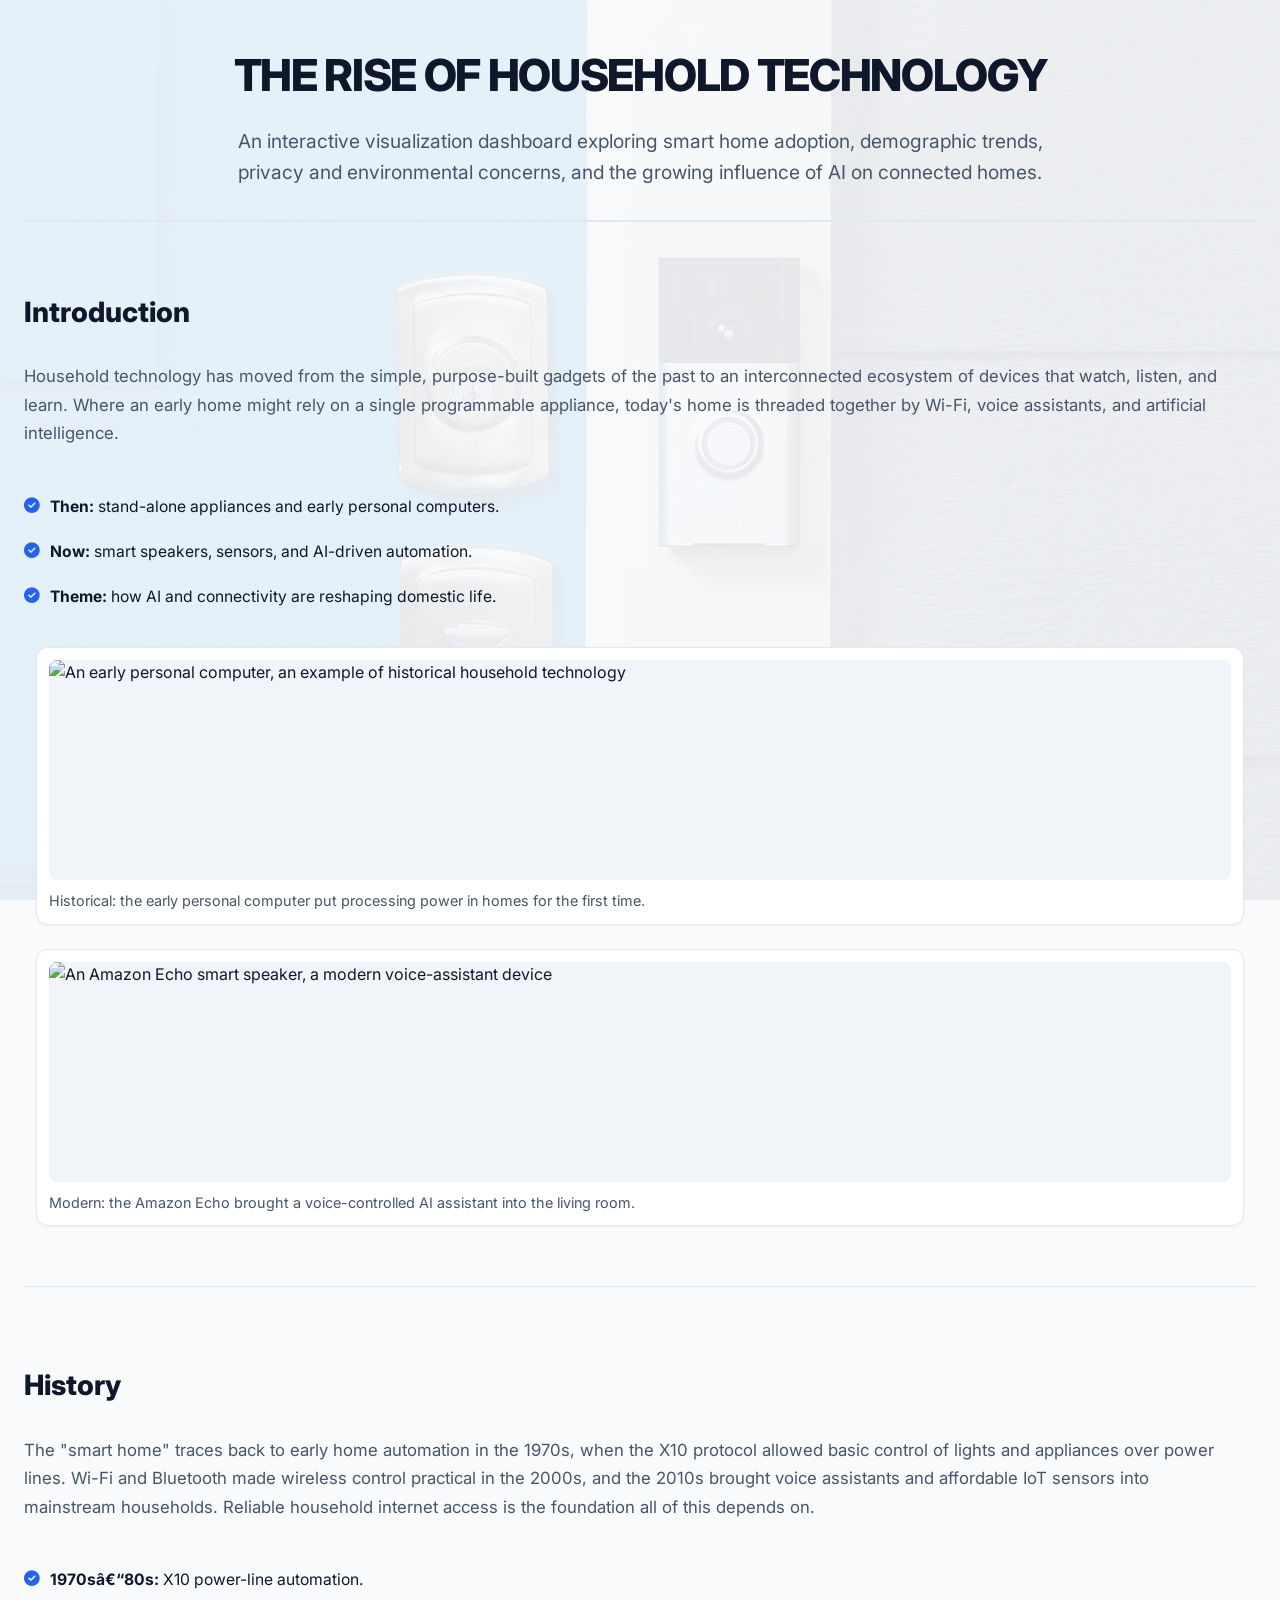
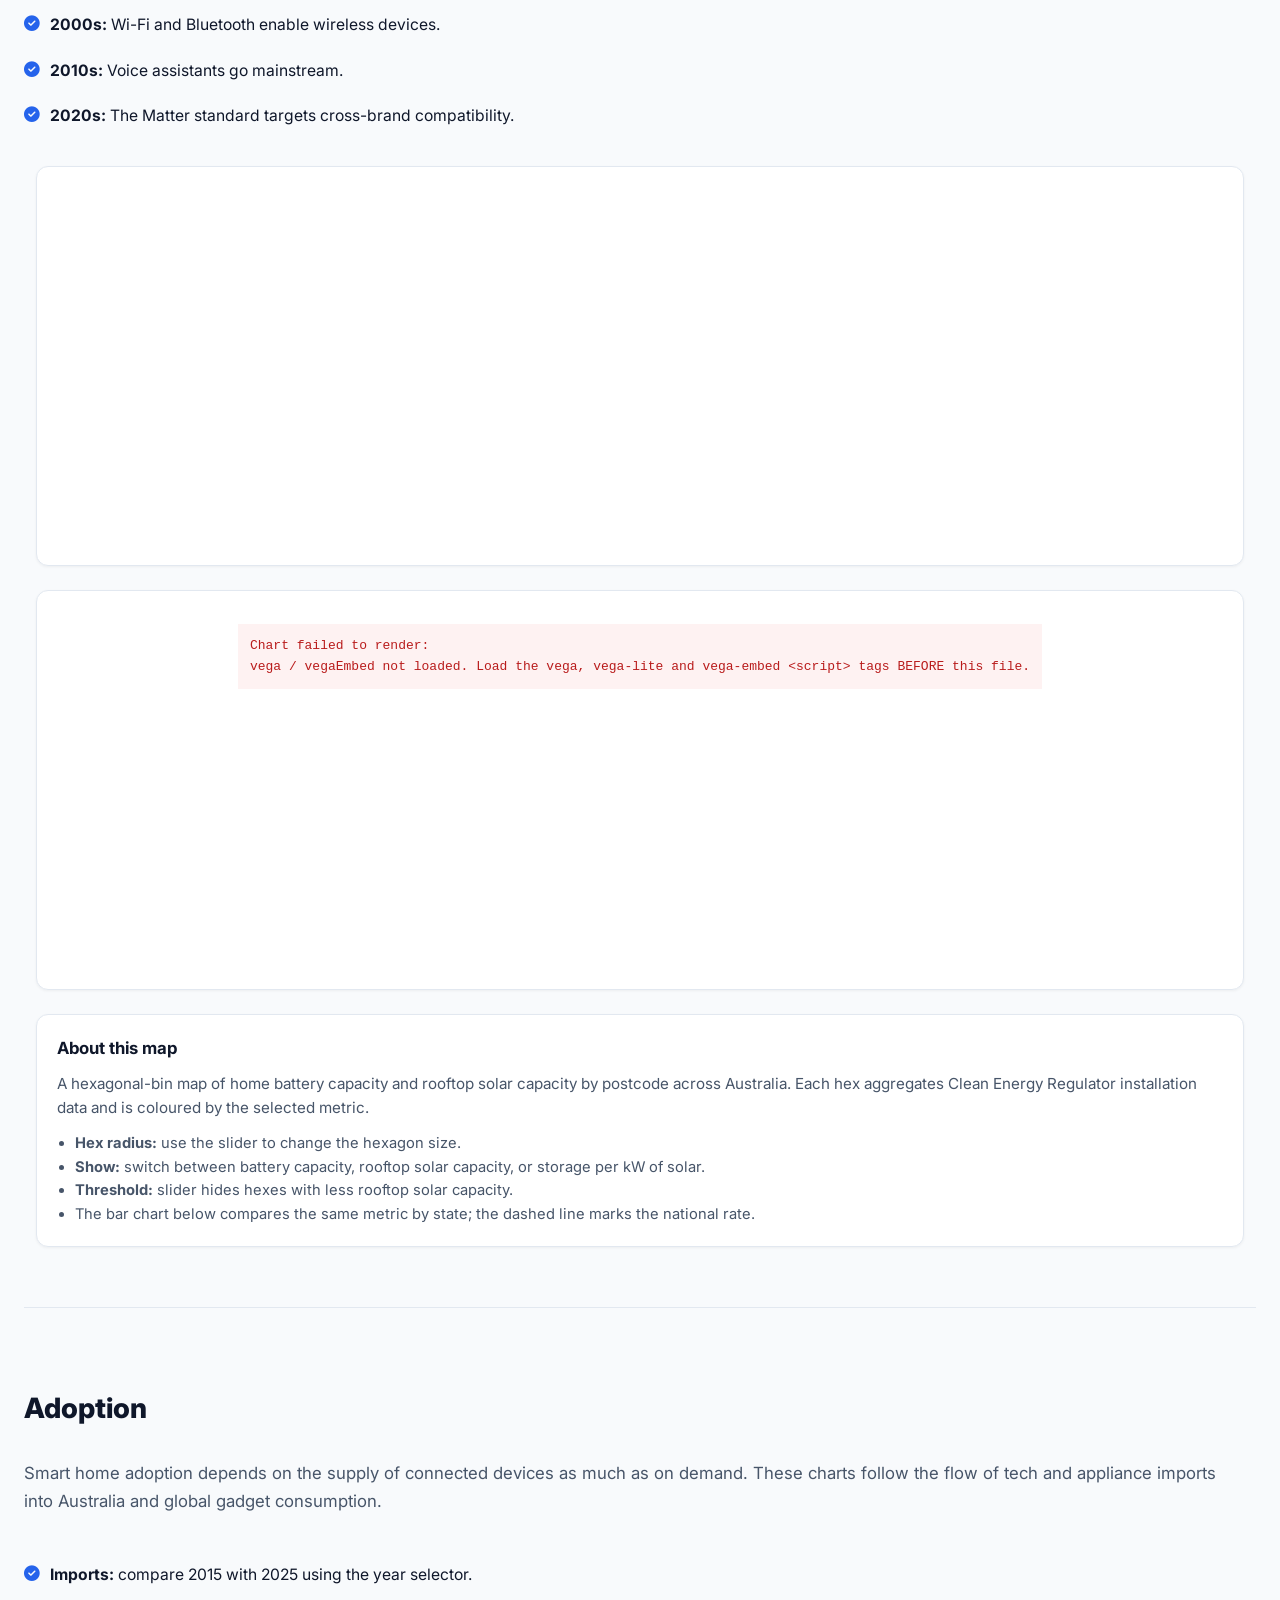
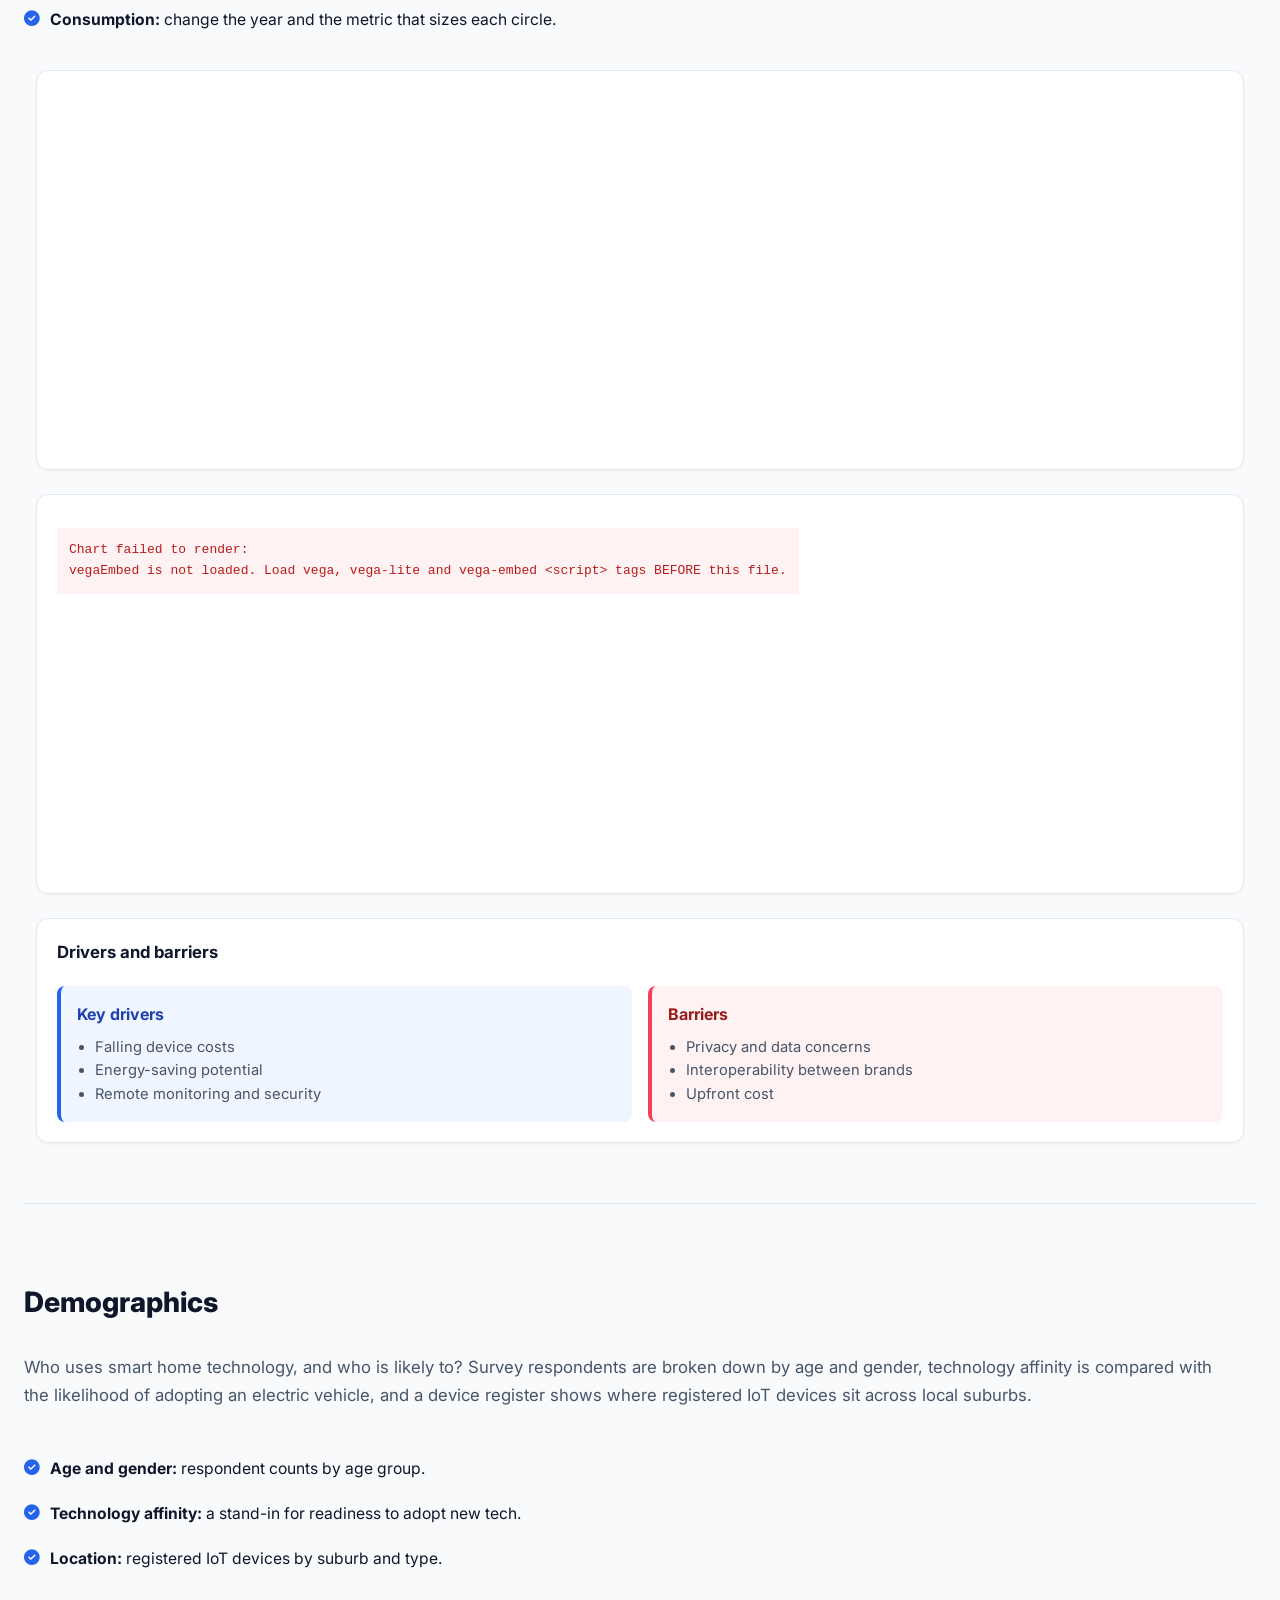
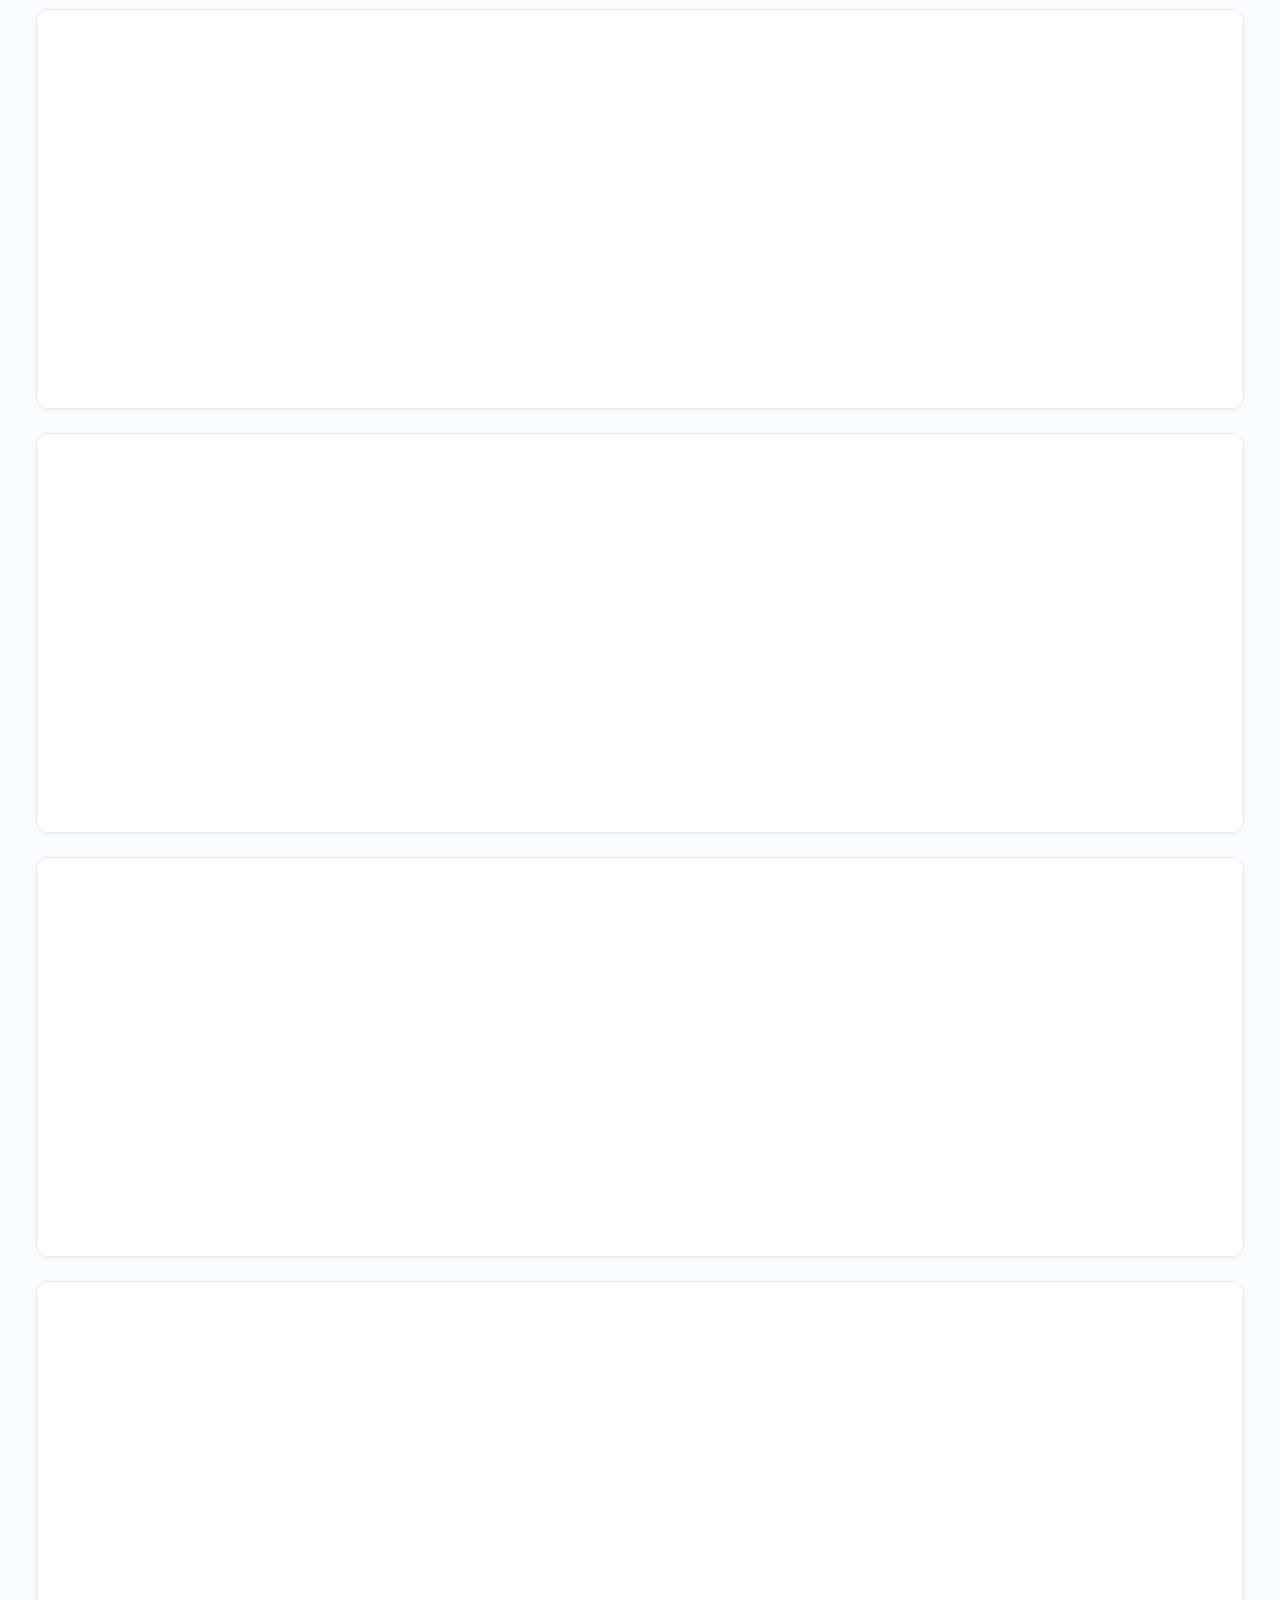
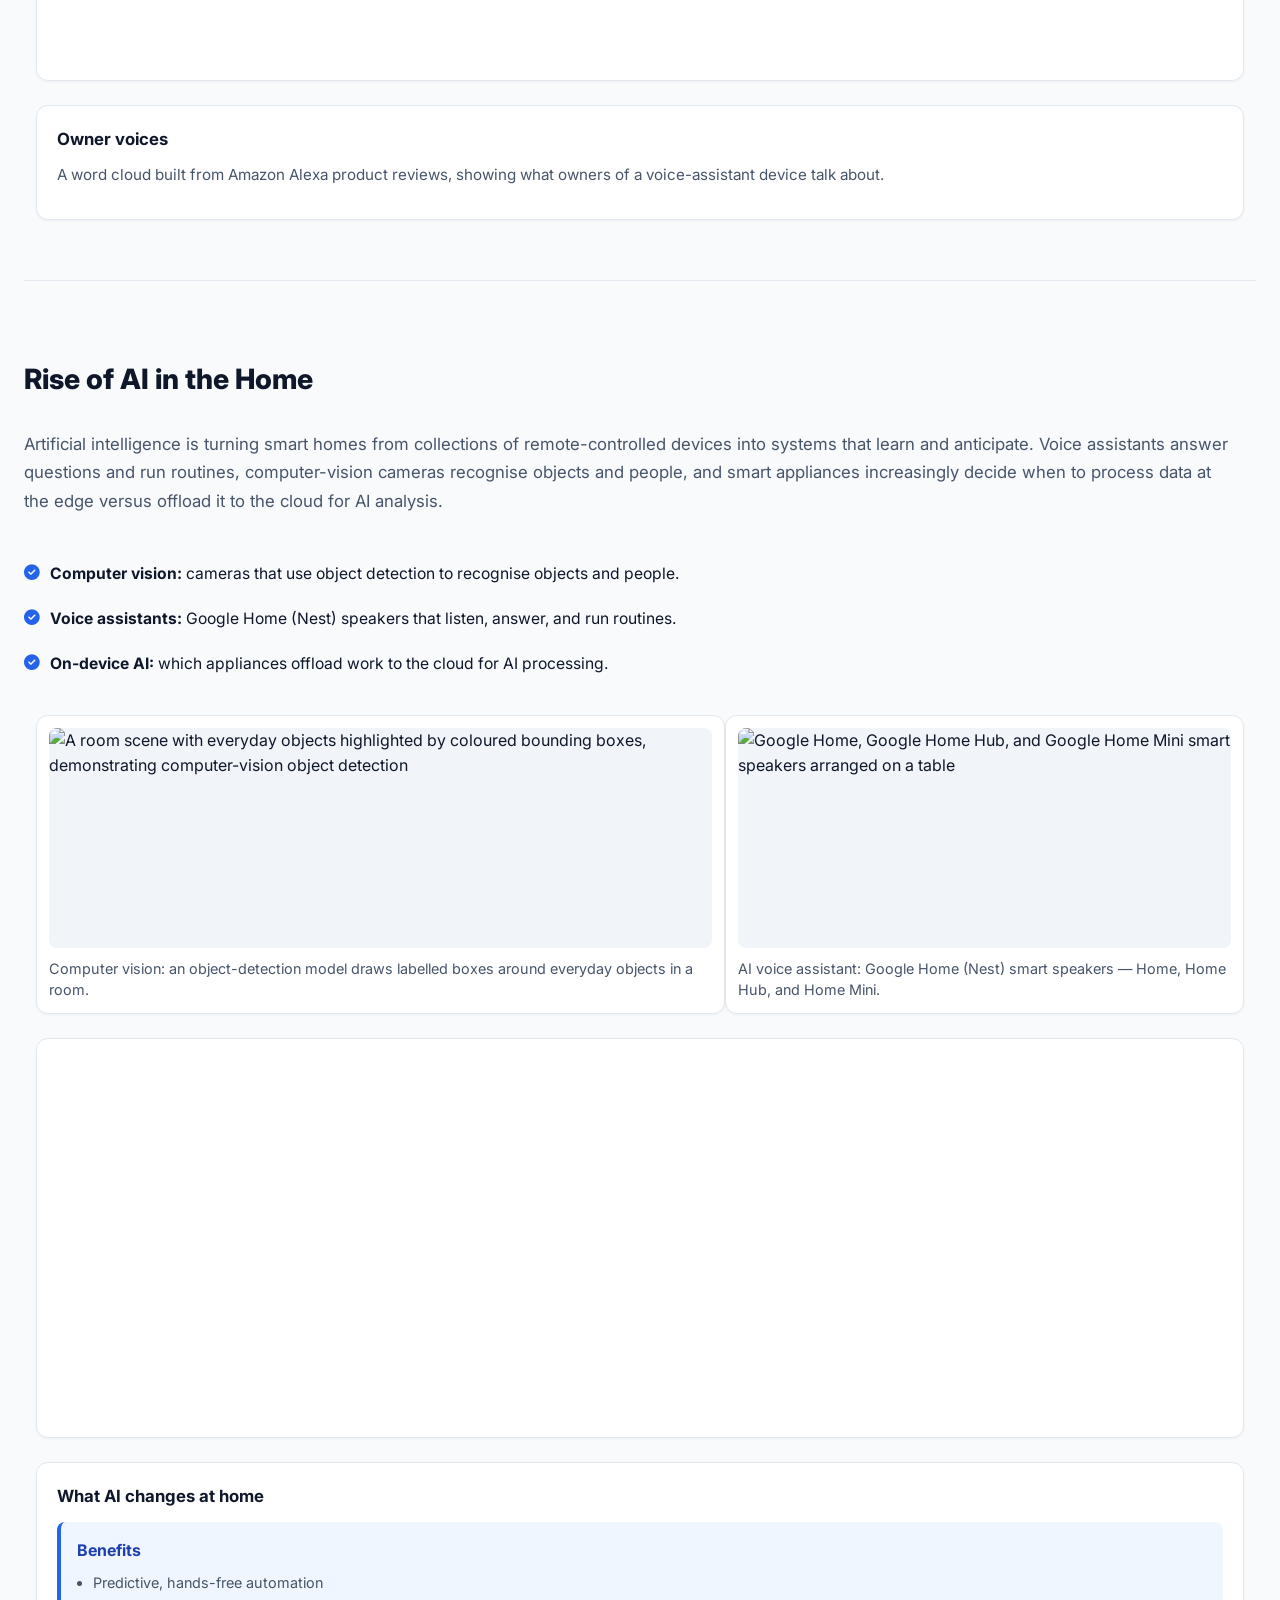
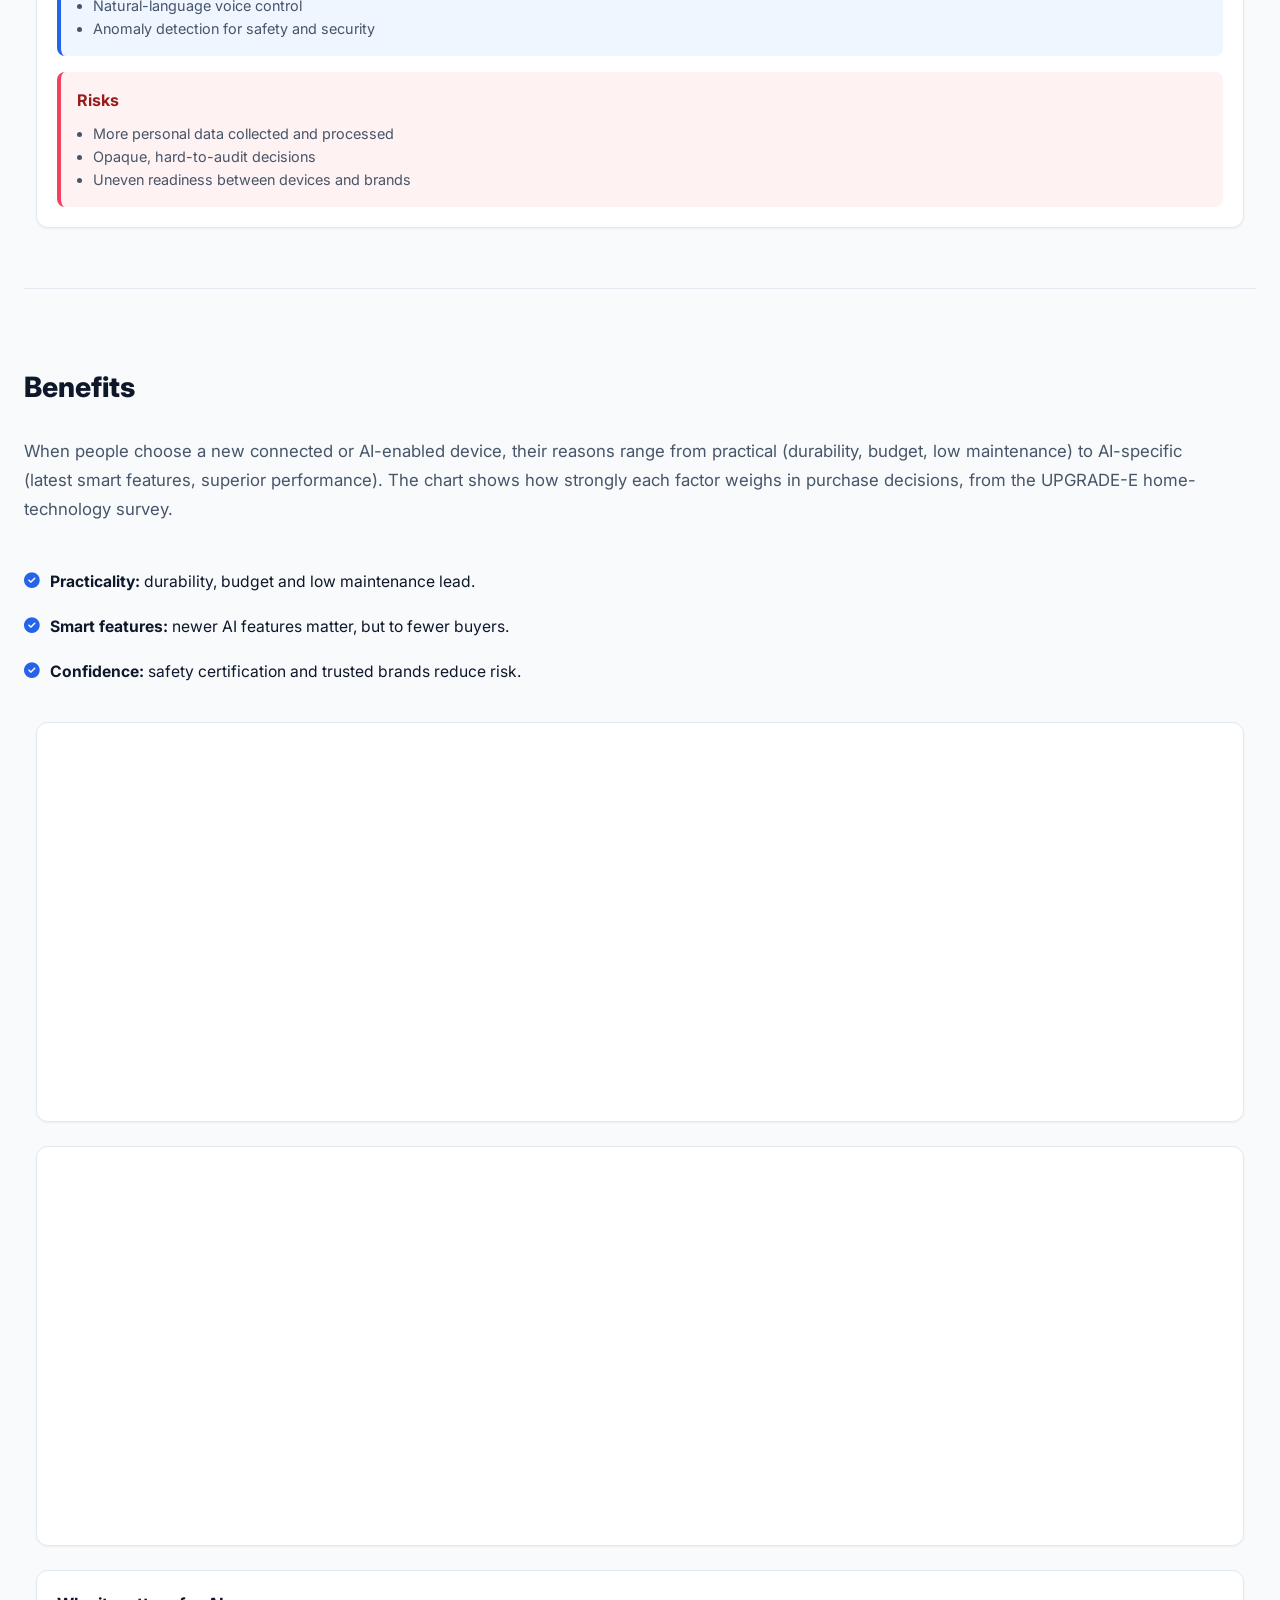
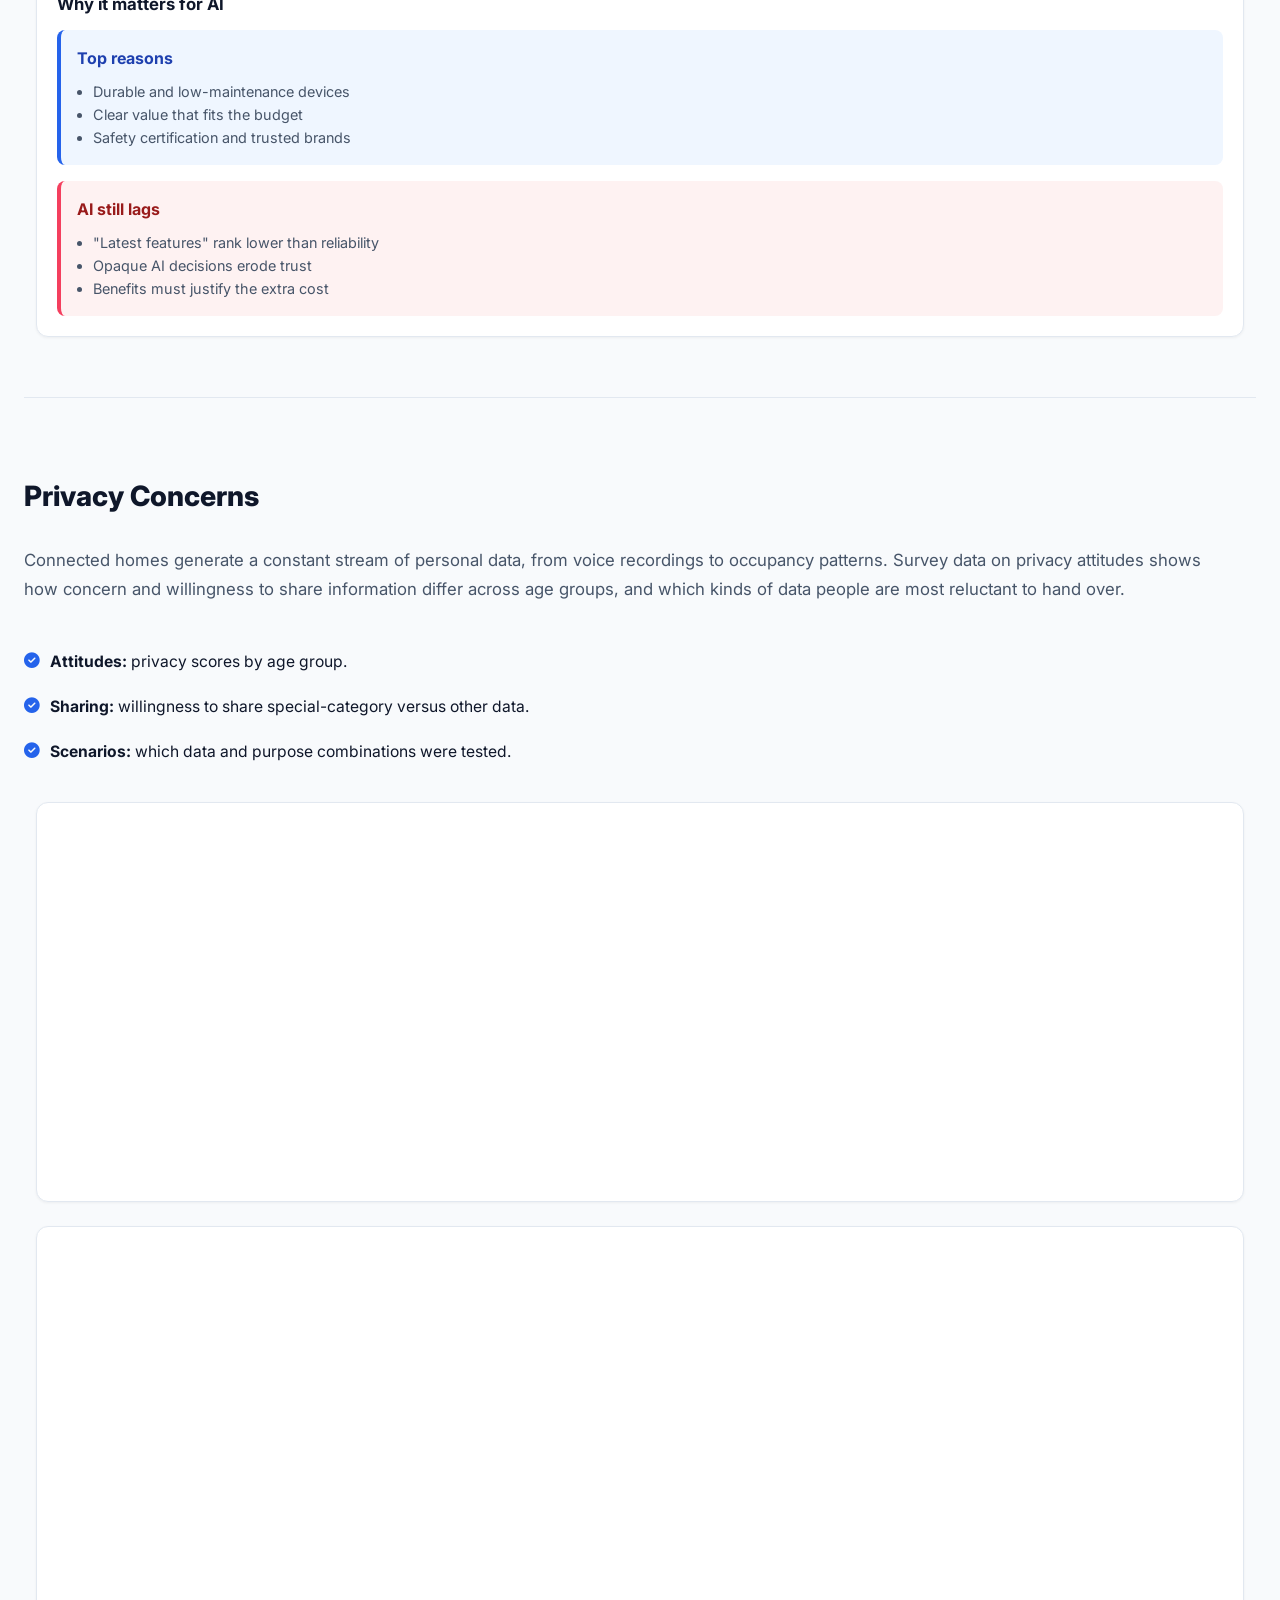
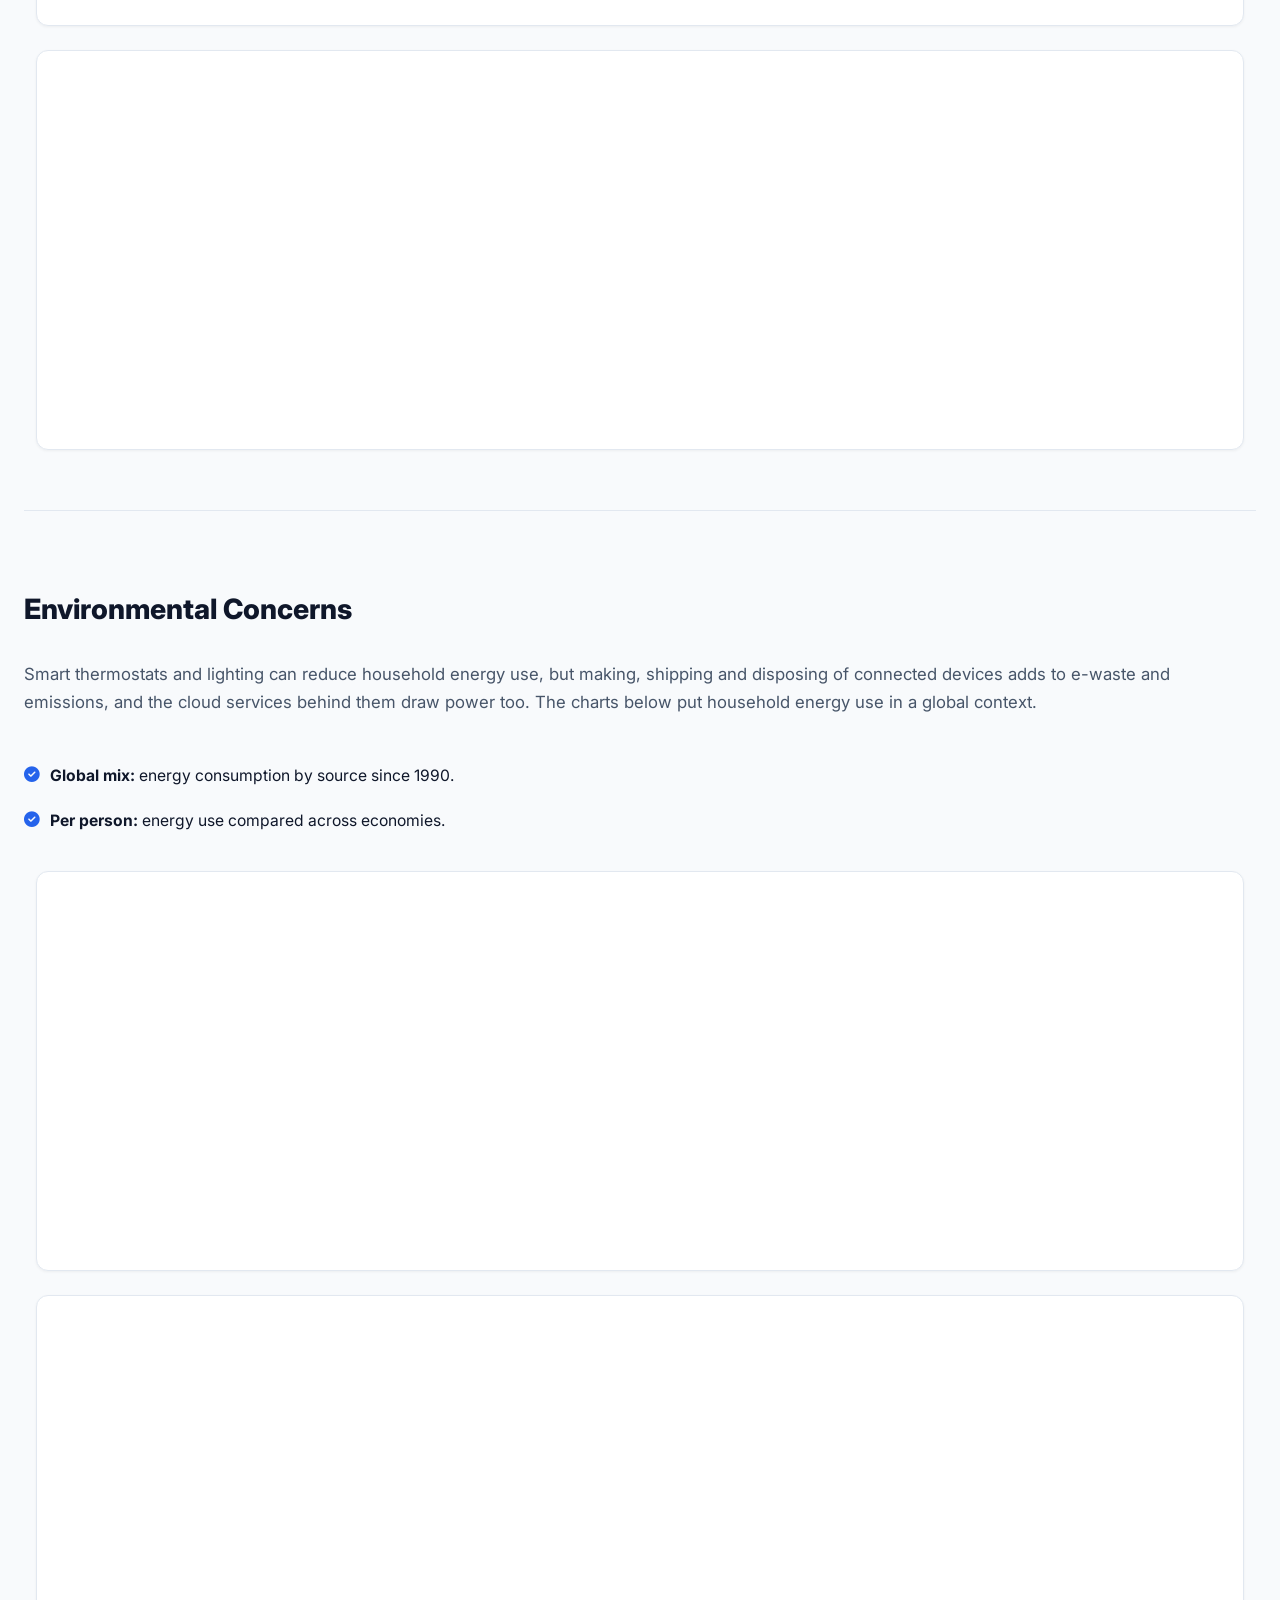
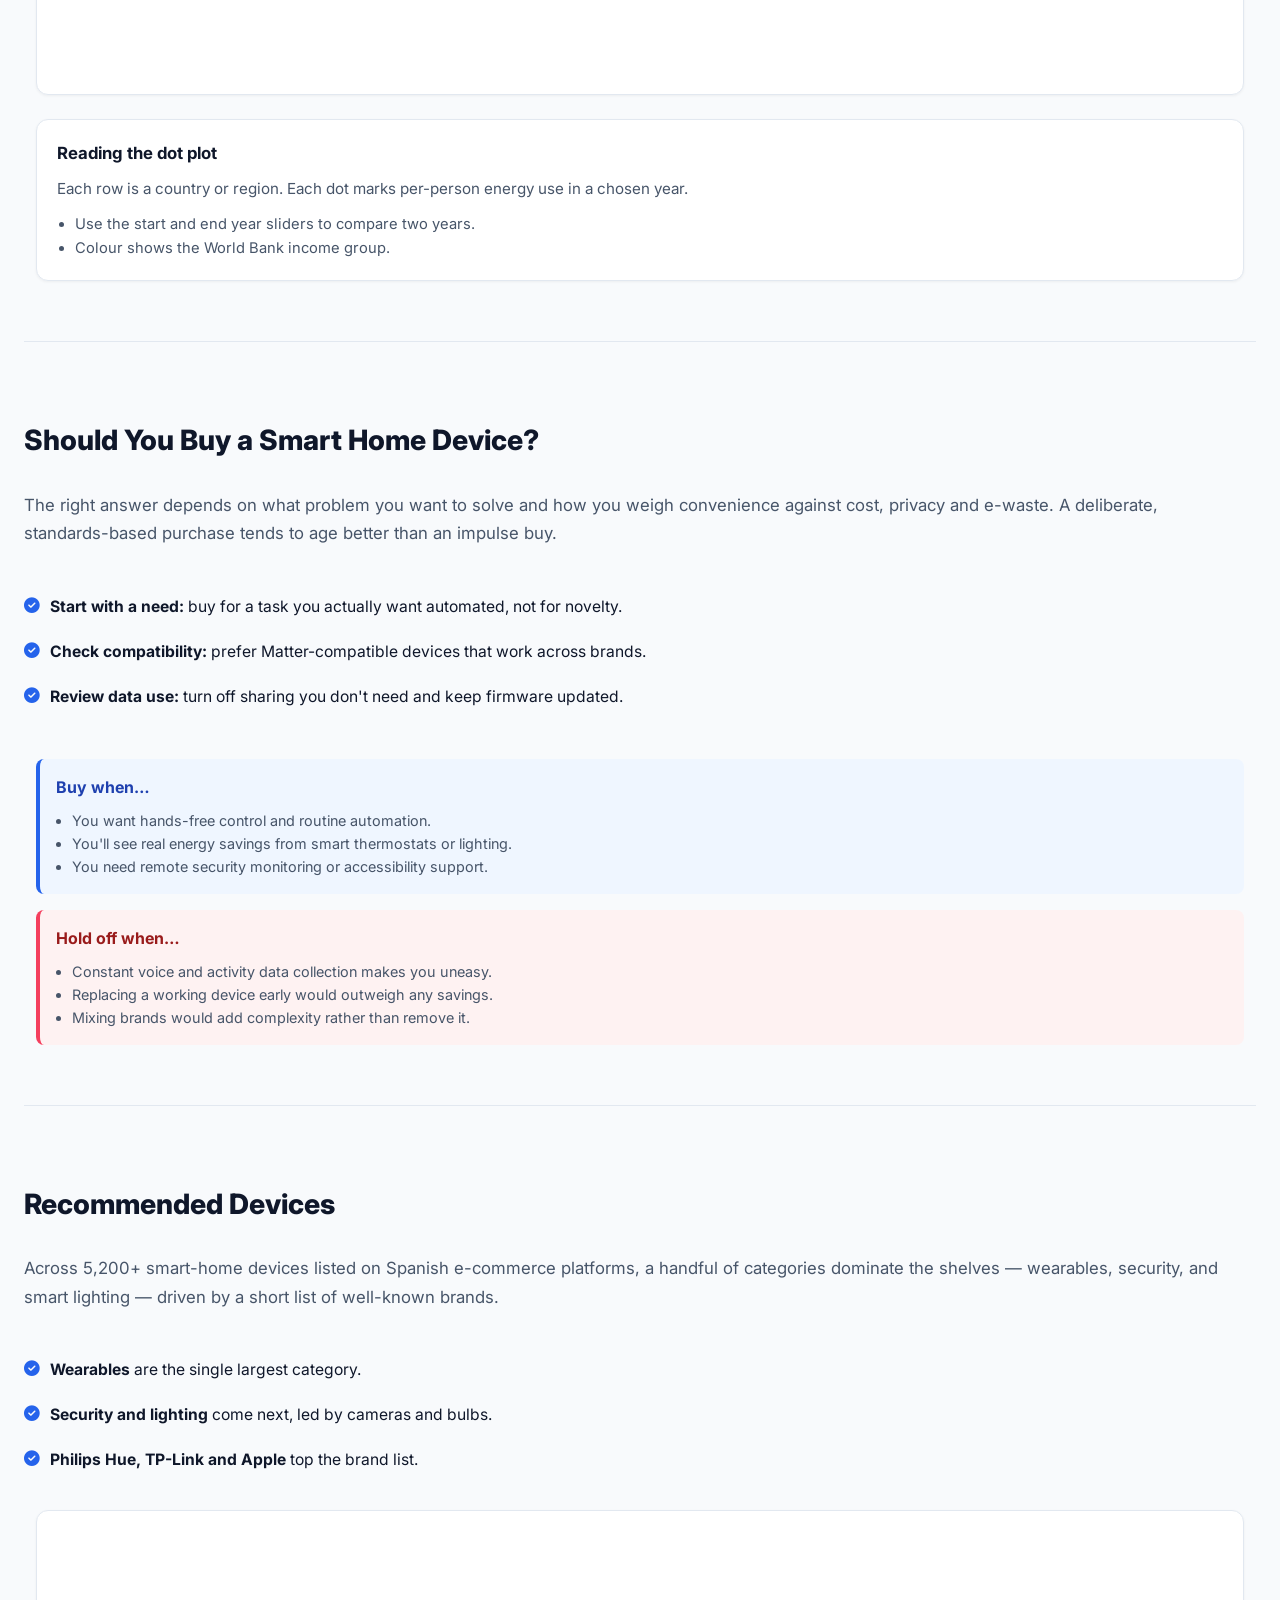
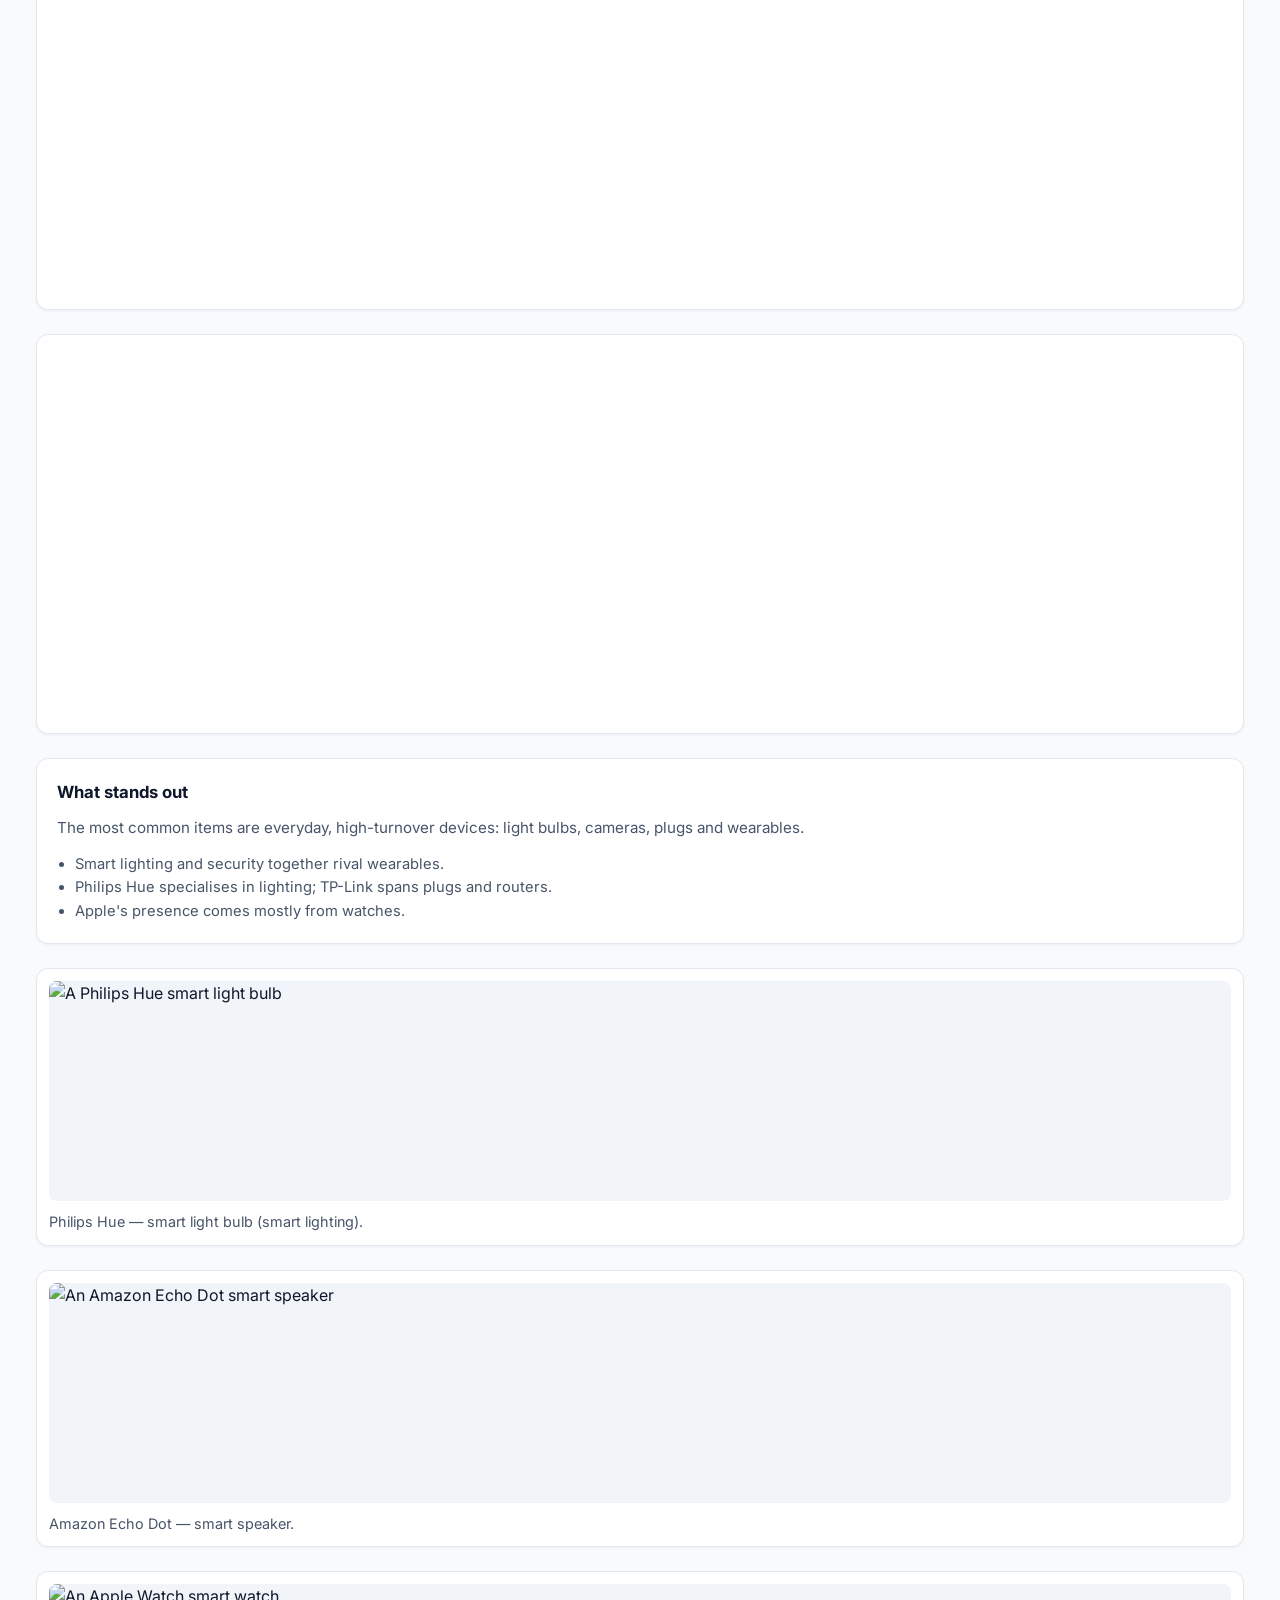
==== commit 94d87749: "fix: removed any unused maps and updated bin map to use new data" ====
--- a/index.html
+++ b/index.html
@@ -117,12 +117,11 @@
           <div class="pure-u-1 pure-u-md-1-3 split-text-col">
             <h2 class="section-title">Adoption</h2>
             <p class="section-desc">
-              Smart home adoption depends on the supply of connected devices as much as on demand. These charts follow the flow of tech and appliance imports into Australia, global gadget consumption, and how willing people are to adopt smart home technology.
+              Smart home adoption depends on the supply of connected devices as much as on demand. These charts follow the flow of tech and appliance imports into Australia and global gadget consumption.
             </p>
             <ul class="styled-list">
               <li><i class="fa-solid fa-circle-check"></i> <span><strong>Imports:</strong> compare 2015 with 2025 using the year selector.</span></li>
               <li><i class="fa-solid fa-circle-check"></i> <span><strong>Consumption:</strong> change the year and the metric that sizes each circle.</span></li>
-              <li><i class="fa-solid fa-circle-check"></i> <span><strong>Willingness:</strong> survey responses by US region.</span></li>
             </ul>
           </div>
           <div class="pure-u-1 pure-u-md-2-3 chart-cell">
@@ -164,15 +163,7 @@
 
         
 
-        <div class="pure-g">
-          <div class="pure-u-1 pure-u-md-1-2 chart-cell">
-            <div class="vis-container" id="vis-upgrade"></div>
-          </div>
-          <div class="pure-u-1 pure-u-md-1-2 chart-cell">
-            <div class="vis-container" id="vis-smash"></div>
-          </div>
-        </div>
-      </section>
+        </section>
 
       <!-- ==================== DEMOGRAPHICS ==================== -->
       <section class="section-block" id="demographics-section">
@@ -539,9 +530,7 @@
   <script src="visualisation/willingnessToShareInfo.js"></script>
   <script src="visualisation/aiInHome.js"></script>
   <script src="visualisation/gdpr.js"></script>
-  <script src="visualisation/upgrade.js"></script>
   <script src="visualisation/iotDeviceRegister.js"></script>
-  <script src="visualisation/smash.js"></script>
   <script src="visualisation/buyReasons.js"></script>
   <script src="visualisation/popularItems.js"></script>
 
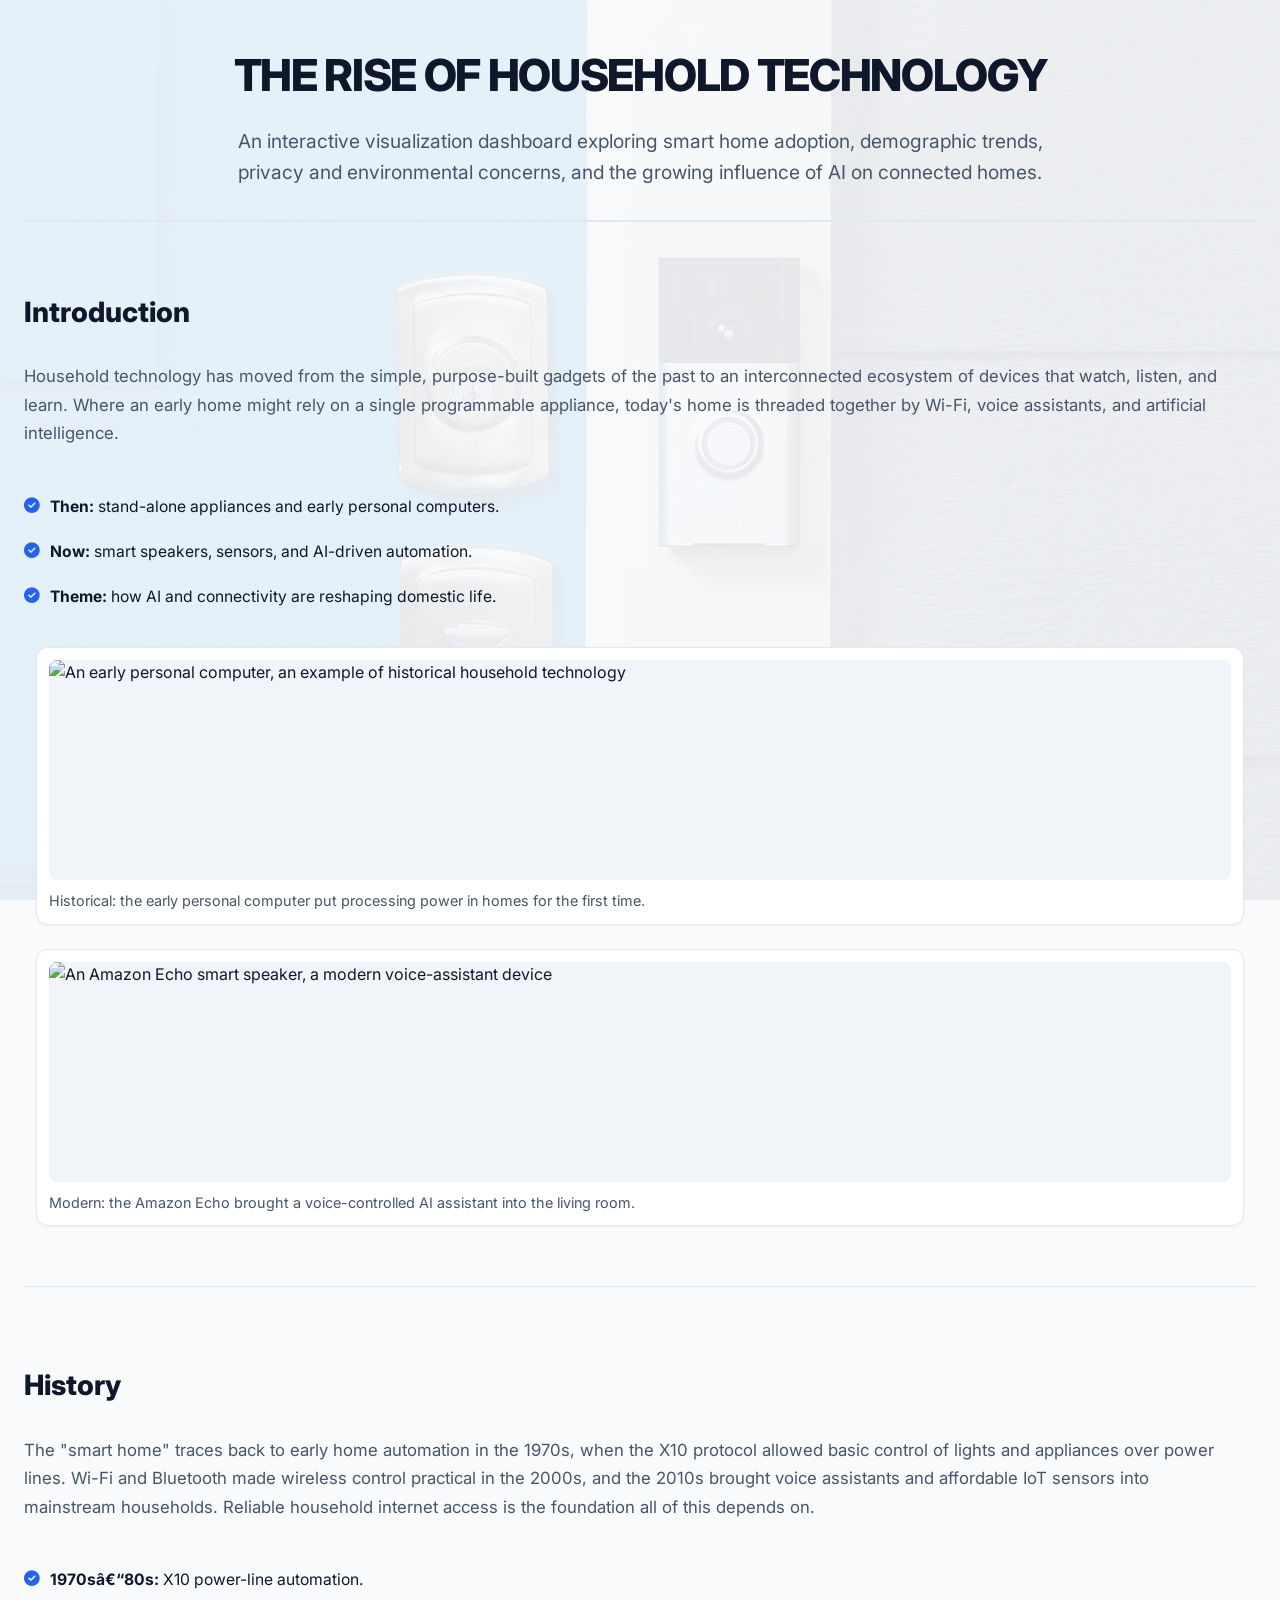
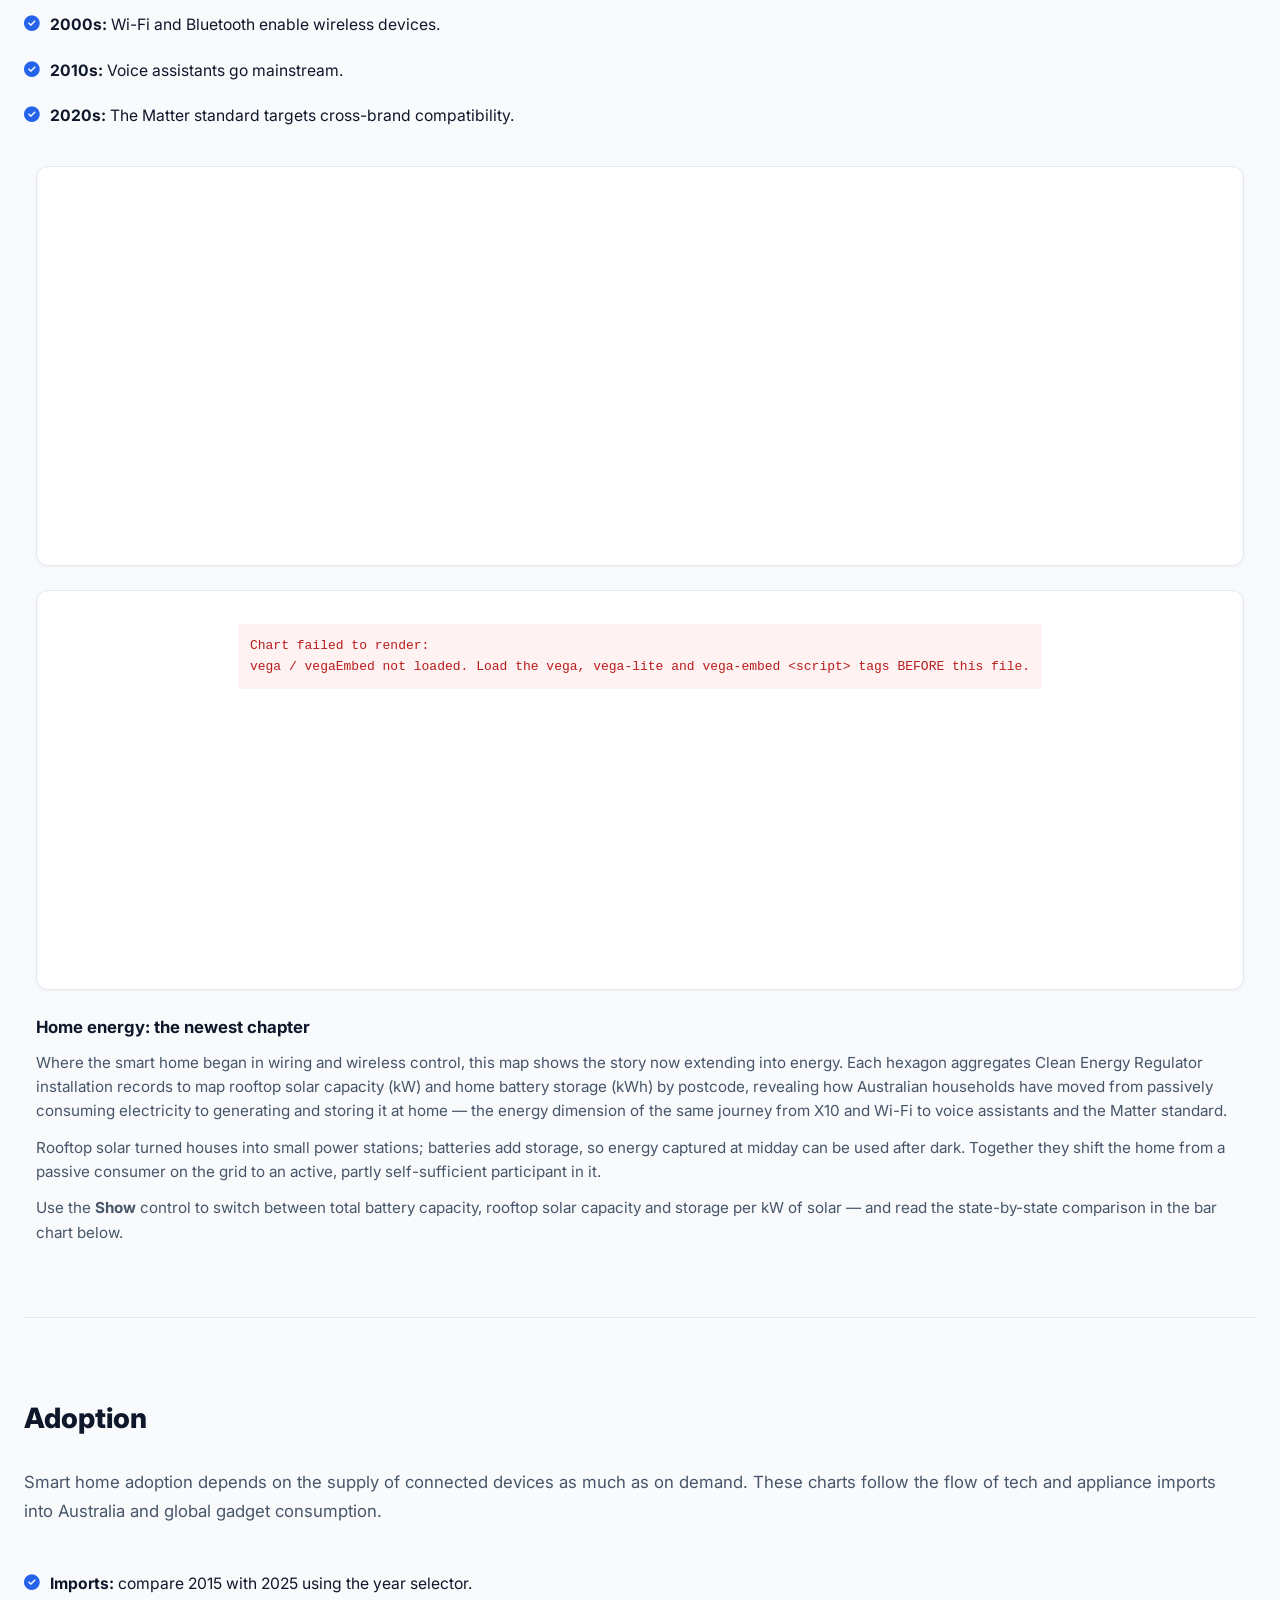
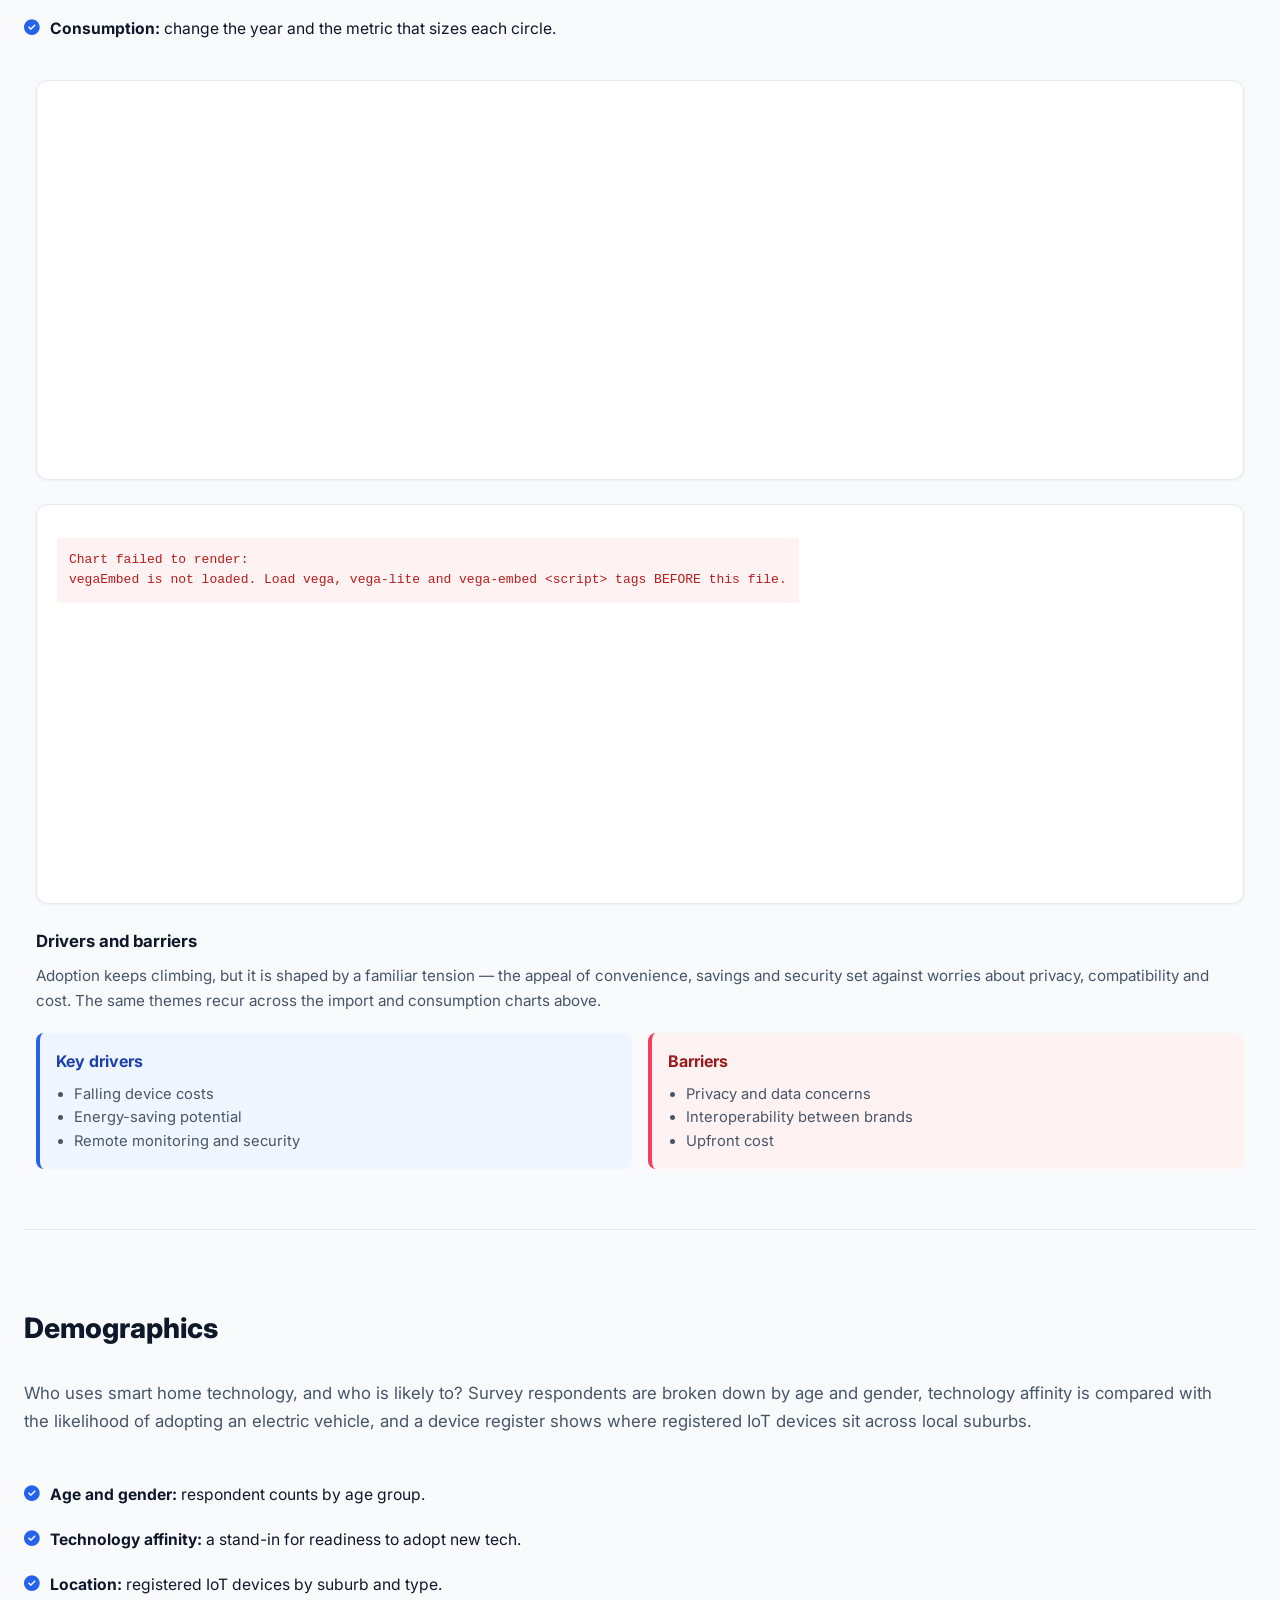
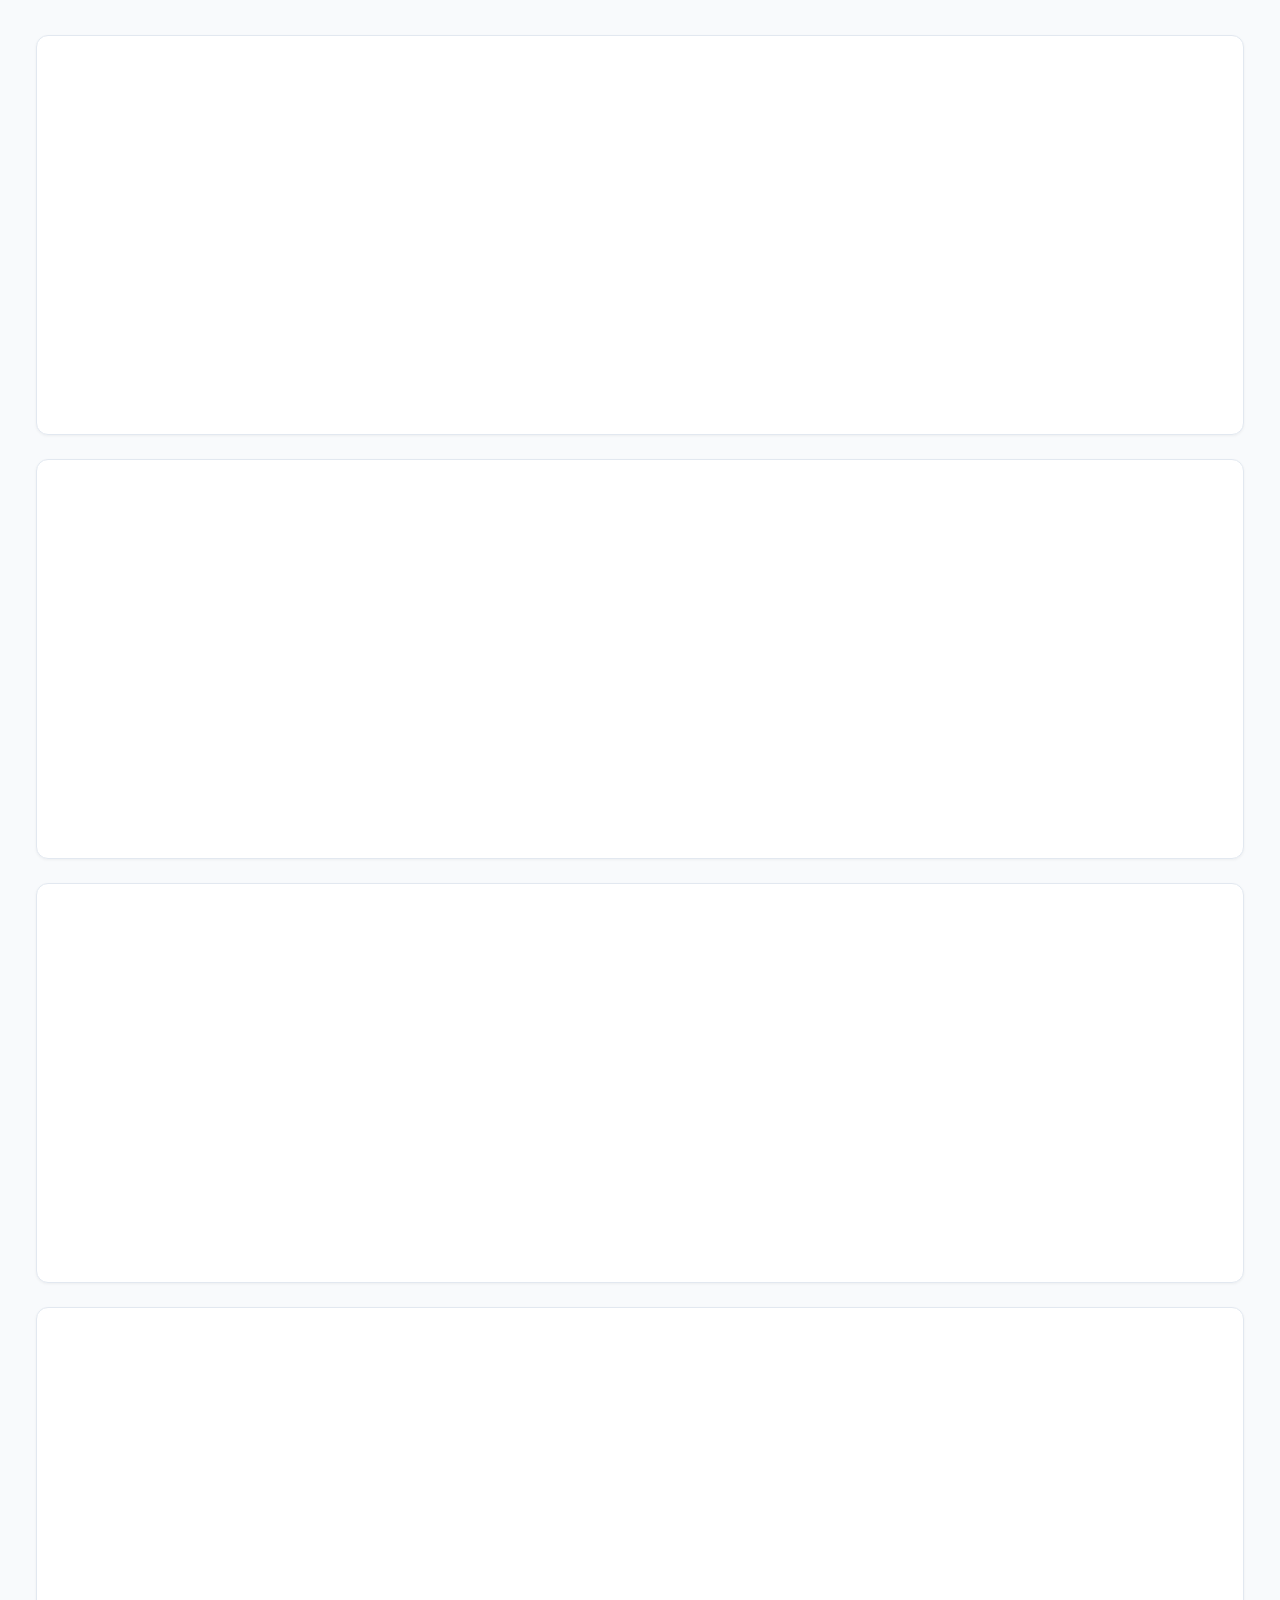
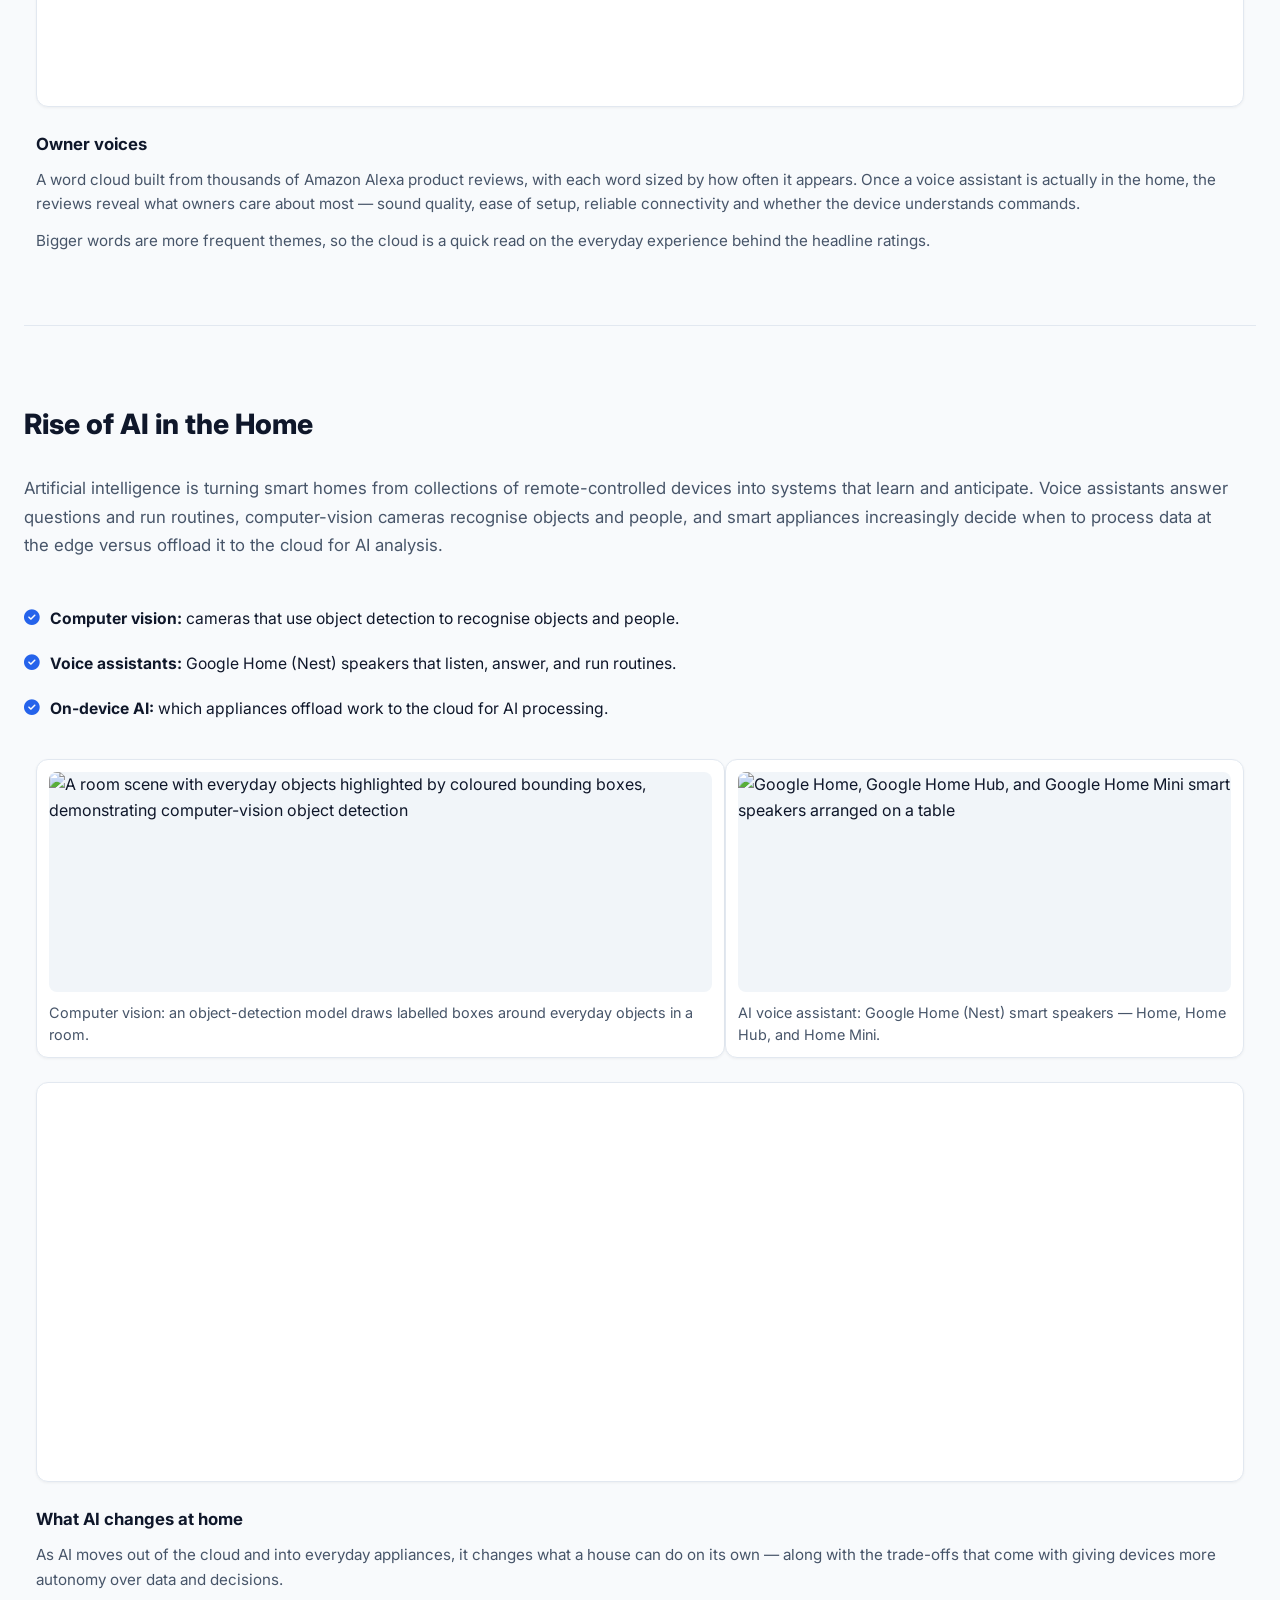
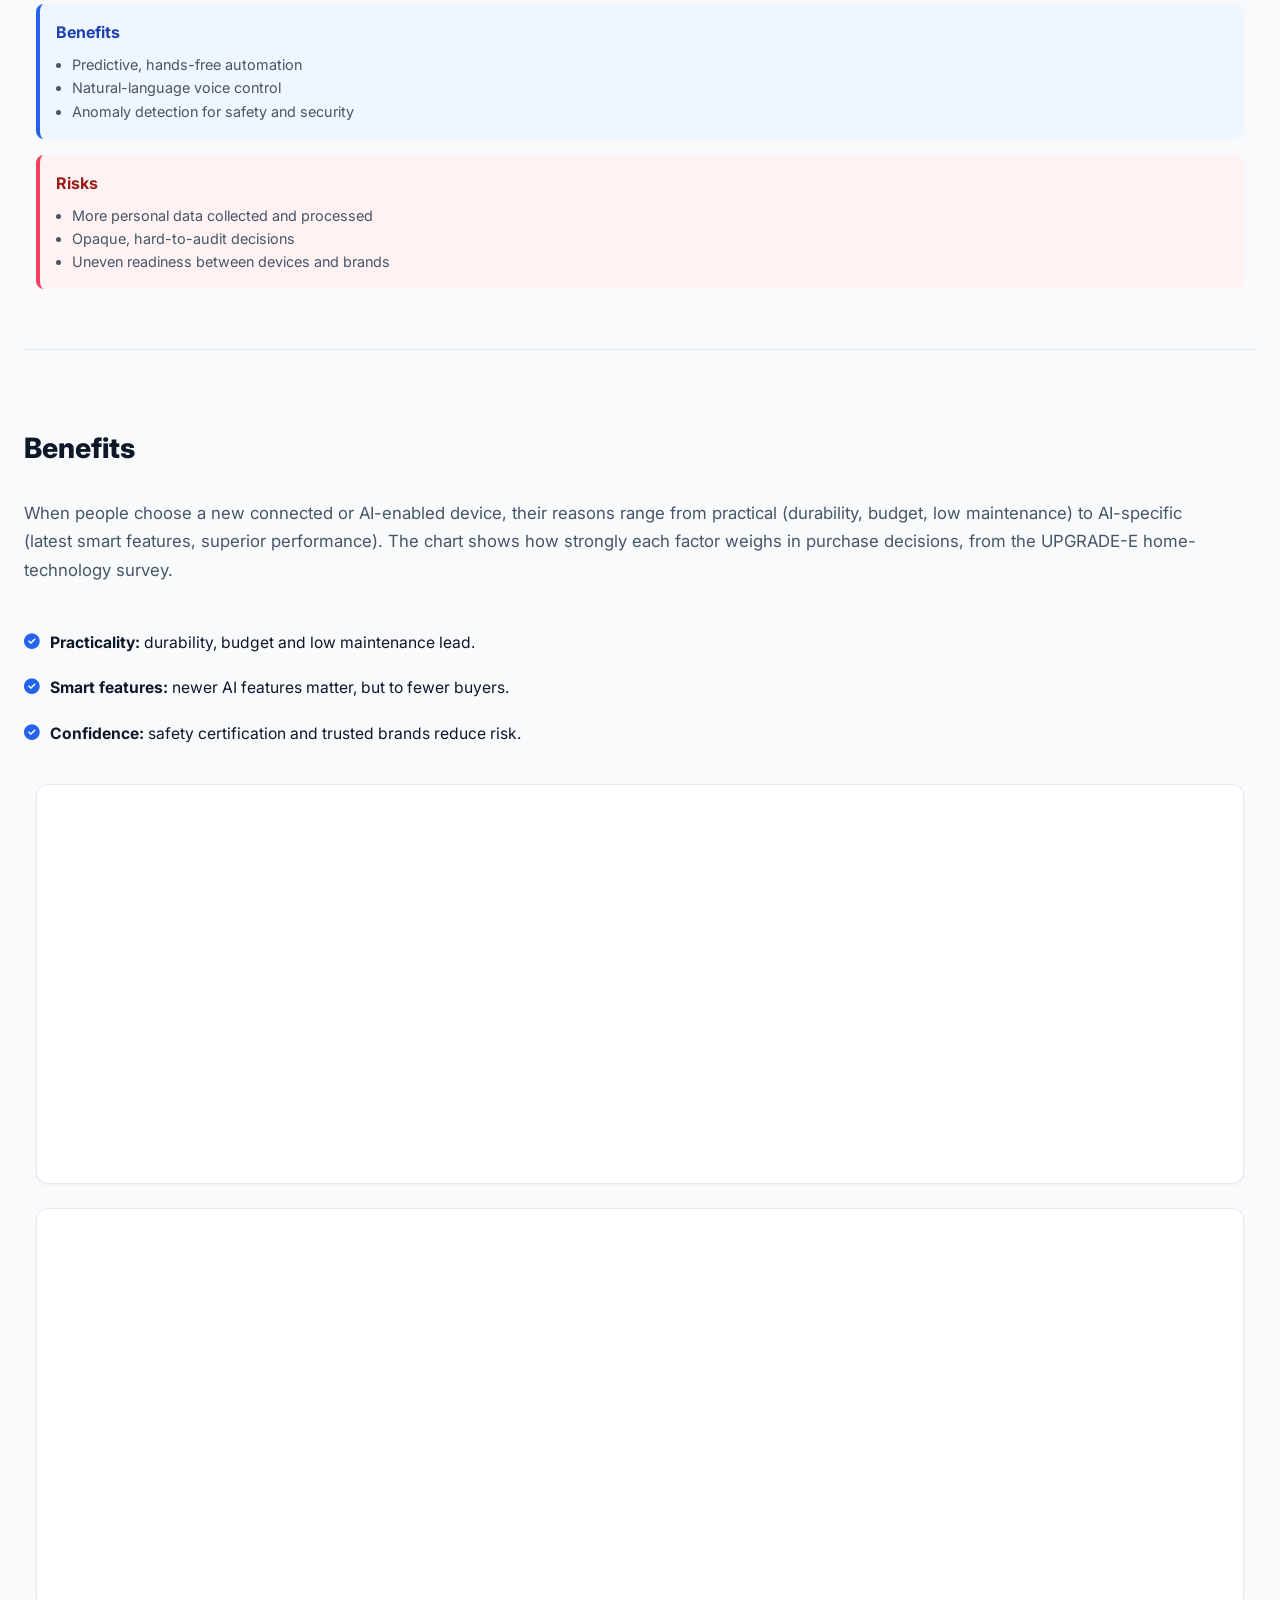
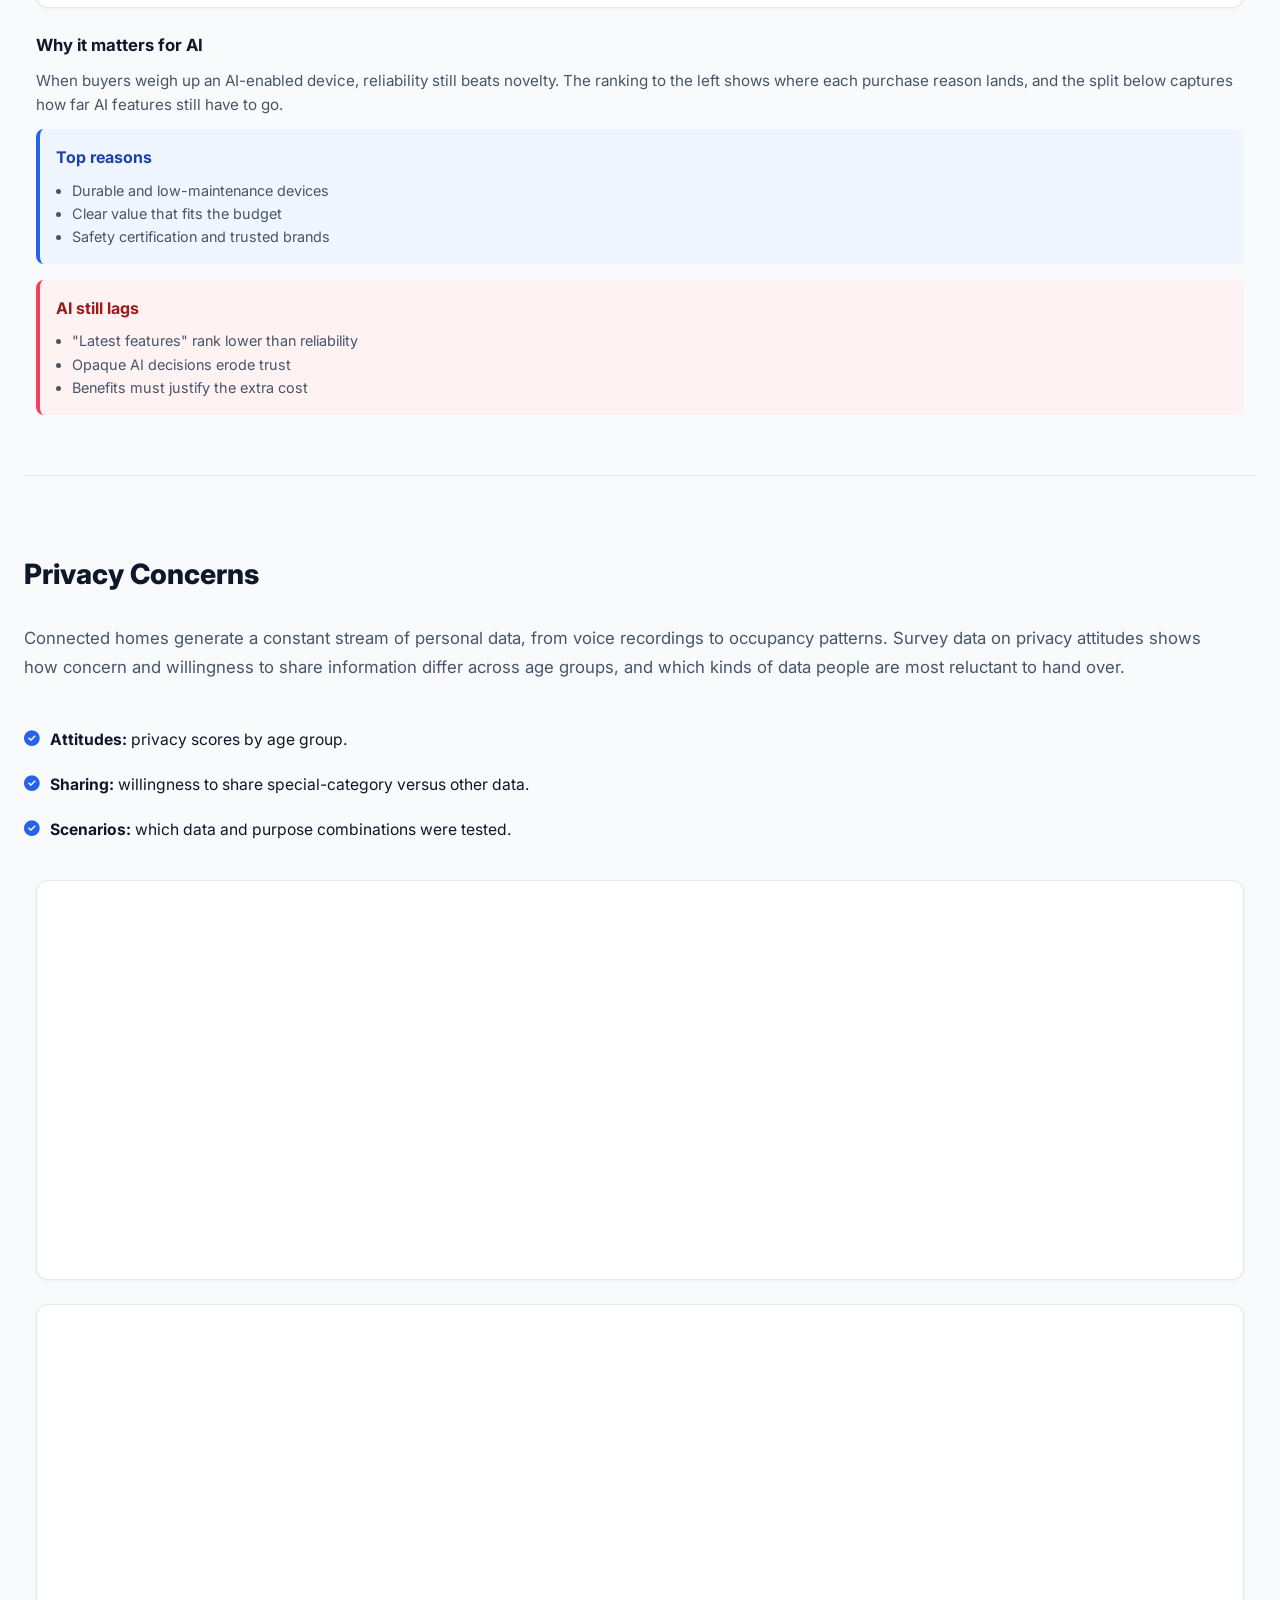
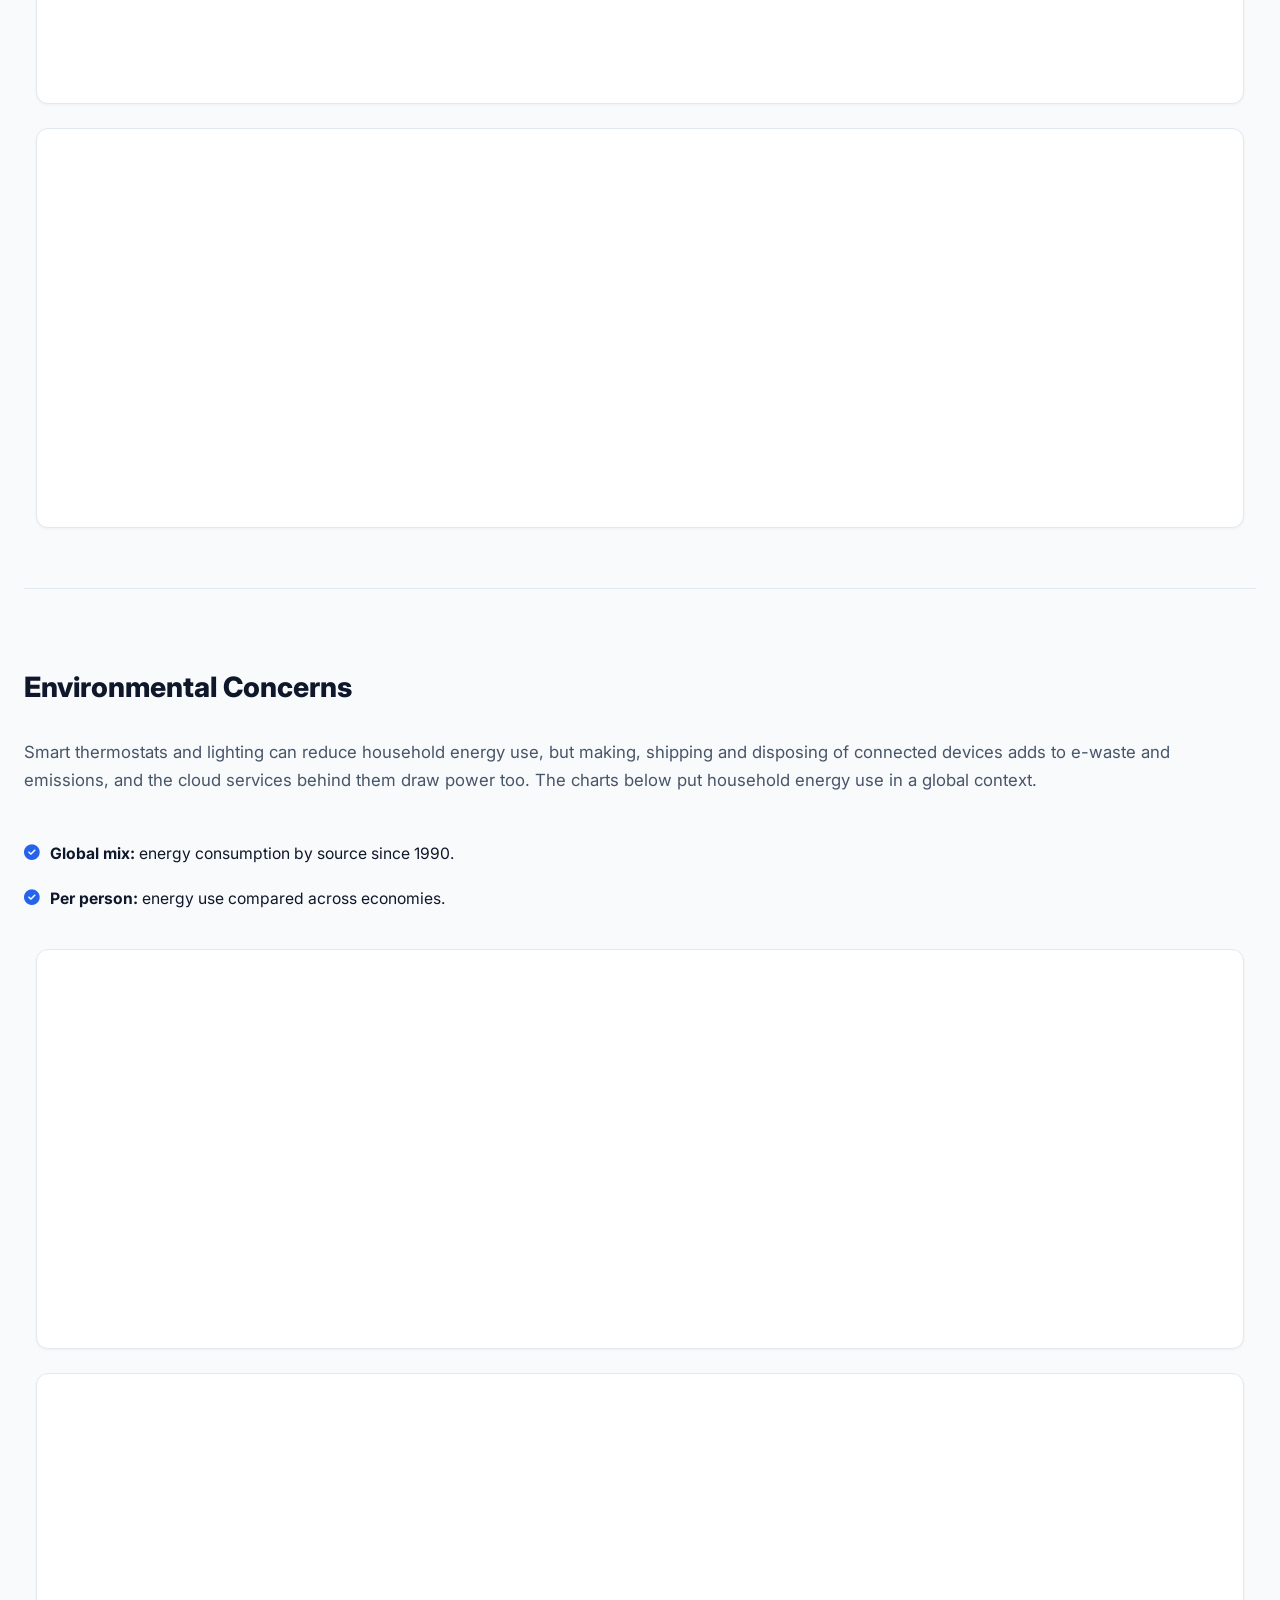
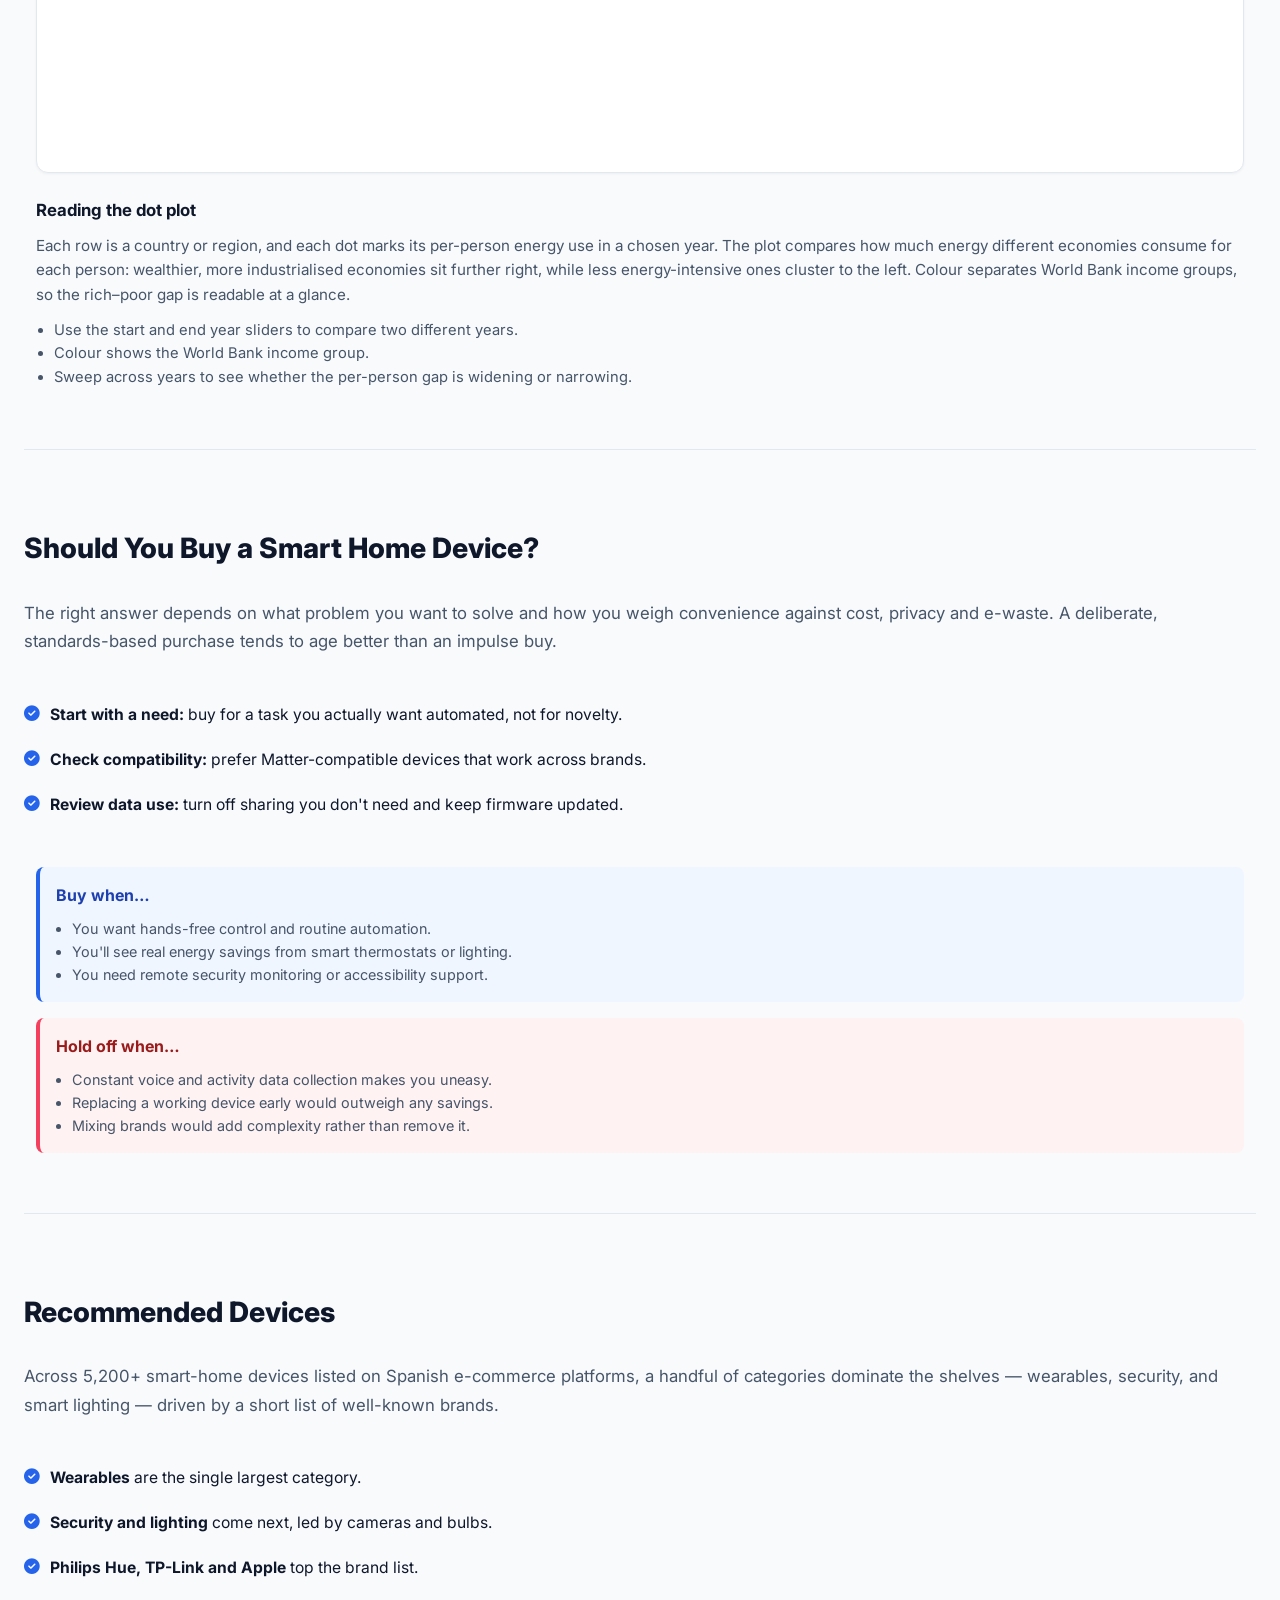
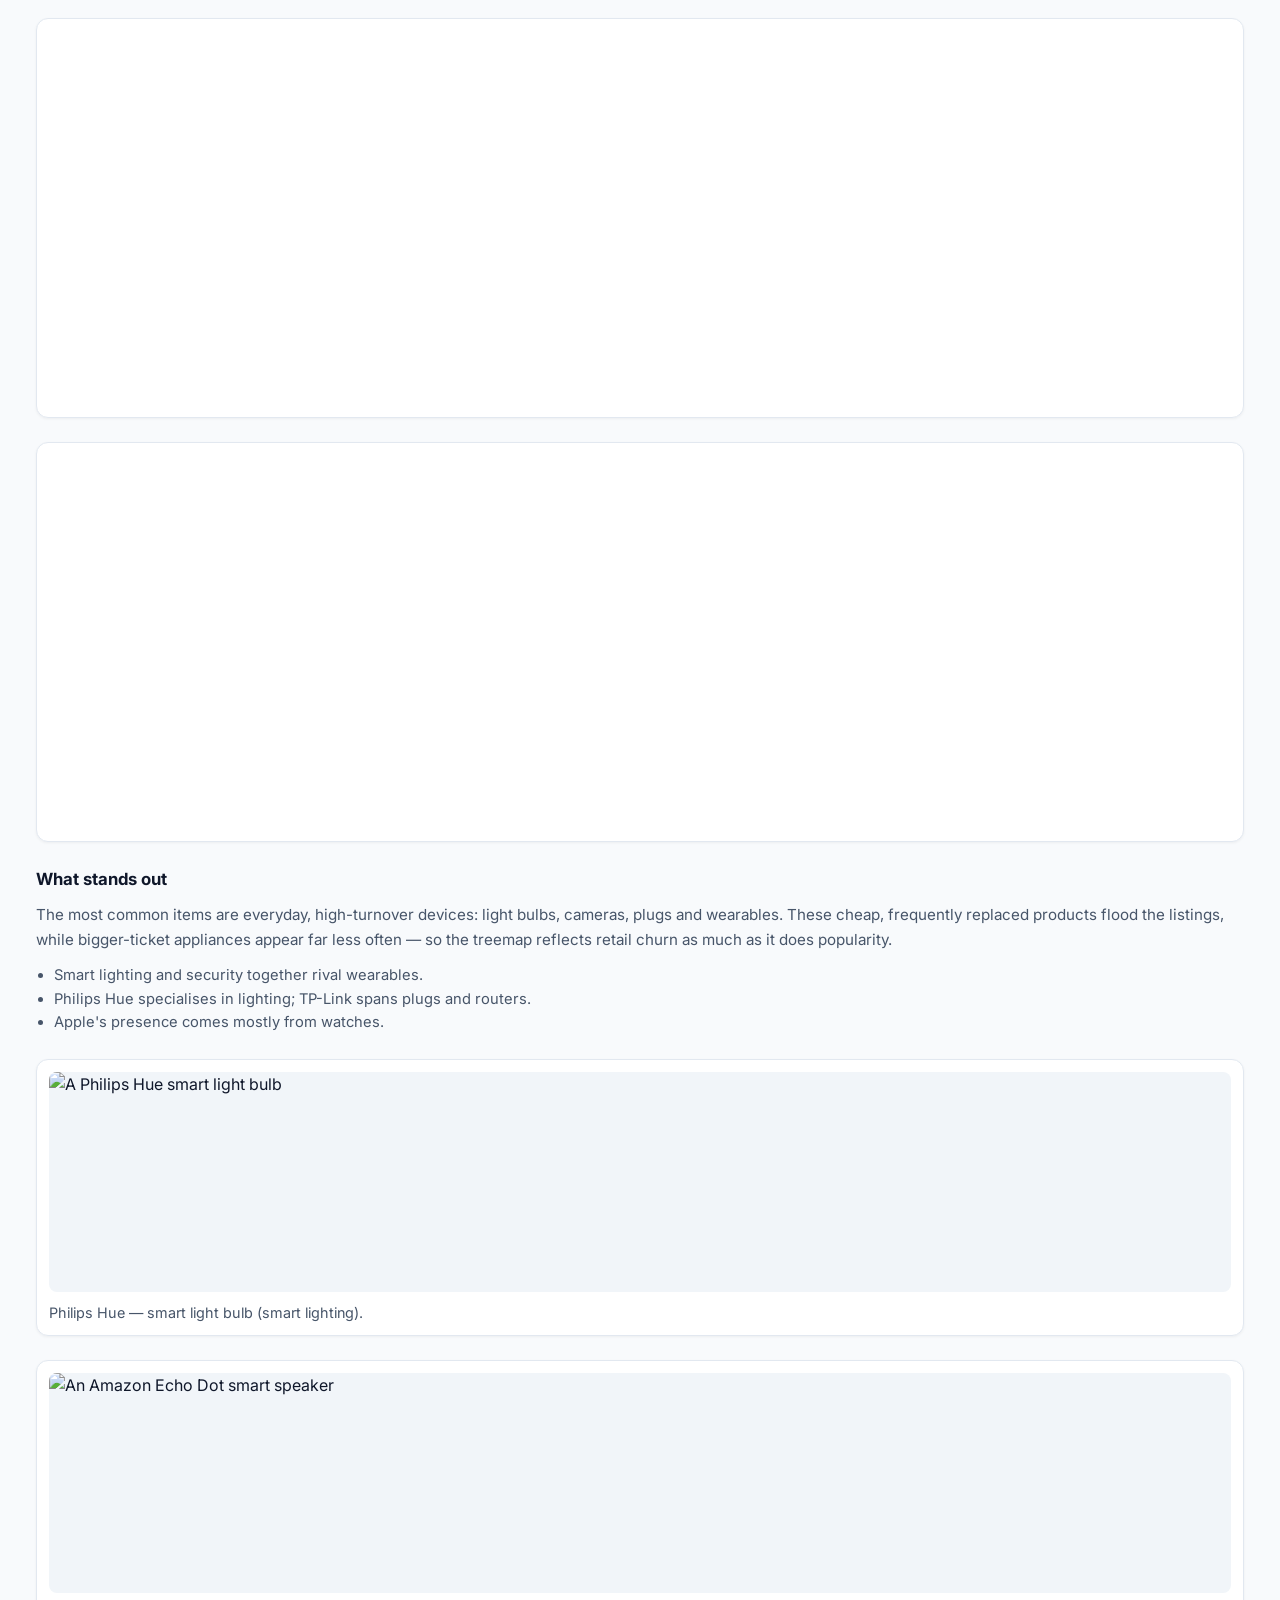
==== commit 49e519c2: "feat: updated binmap so it is slightly less wide and also changed body text used in the bin map." ====
--- a/index.html
+++ b/index.html
@@ -98,15 +98,11 @@
             <div class="vis-container" id="vis"></div>
           </div>
           <div class="pure-u-1 pure-u-md-1-3 chart-cell">
-            <div class="note-card">
-              <h3>About this map</h3>
-              <p>A hexagonal-bin map of home battery capacity and rooftop solar capacity by postcode across Australia. Each hex aggregates Clean Energy Regulator installation data and is coloured by the selected metric.</p>
-              <ul>
-                <li><strong>Hex radius:</strong> use the slider to change the hexagon size.</li>
-                <li><strong>Show:</strong> switch between battery capacity, rooftop solar capacity, or storage per kW of solar.</li>
-                <li><strong>Threshold:</strong> slider hides hexes with less rooftop solar capacity.</li>
-                <li>The bar chart below compares the same metric by state; the dashed line marks the national rate.</li>
-              </ul>
+            <div class="chart-note">
+              <h3>Home energy: the newest chapter</h3>
+              <p>Where the smart home began in wiring and wireless control, this map shows the story now extending into energy. Each hexagon aggregates Clean Energy Regulator installation records to map rooftop solar capacity (kW) and home battery storage (kWh) by postcode, revealing how Australian households have moved from passively consuming electricity to generating and storing it at home — the energy dimension of the same journey from X10 and Wi-Fi to voice assistants and the Matter standard.</p>
+              <p>Rooftop solar turned houses into small power stations; batteries add storage, so energy captured at midday can be used after dark. Together they shift the home from a passive consumer on the grid to an active, partly self-sufficient participant in it.</p>
+              <p>Use the <strong>Show</strong> control to switch between total battery capacity, rooftop solar capacity and storage per kW of solar — and read the state-by-state comparison in the bar chart below.</p>
             </div>
           </div>
         </div>
@@ -137,8 +133,9 @@
 
         <div class="pure-g">
           <div class="pure-u-1 chart-cell">
-            <div class="note-card">
+            <div class="chart-note">
               <h3>Drivers and barriers</h3>
+              <p>Adoption keeps climbing, but it is shaped by a familiar tension — the appeal of convenience, savings and security set against worries about privacy, compatibility and cost. The same themes recur across the import and consumption charts above.</p>
               <div class="split-box-container">
                 <div class="driver-box">
                   <h4>Key drivers</h4>
@@ -198,9 +195,10 @@
             <div class="vis-container" id="demographics"></div>
           </div>
           <div class="pure-u-1 pure-u-md-1-3 chart-cell">
-            <div class="note-card">
+            <div class="chart-note">
               <h3>Owner voices</h3>
-              <p>A word cloud built from Amazon Alexa product reviews, showing what owners of a voice-assistant device talk about.</p>
+              <p>A word cloud built from thousands of Amazon Alexa product reviews, with each word sized by how often it appears. Once a voice assistant is actually in the home, the reviews reveal what owners care about most — sound quality, ease of setup, reliable connectivity and whether the device understands commands.</p>
+              <p>Bigger words are more frequent themes, so the cloud is a quick read on the everyday experience behind the headline ratings.</p>
             </div>
           </div>
         </div>
@@ -240,8 +238,9 @@
             <div class="vis-container" id="vis-ai-industry"></div>
           </div>
           <div class="pure-u-1 pure-u-md-1-2 chart-cell">
-            <div class="note-card">
+            <div class="chart-note">
               <h3>What AI changes at home</h3>
+              <p>As AI moves out of the cloud and into everyday appliances, it changes what a house can do on its own — along with the trade-offs that come with giving devices more autonomy over data and decisions.</p>
               <div class="split-box-container stacked">
                 <div class="driver-box">
                   <h4>Benefits</h4>
@@ -289,8 +288,9 @@
             <div class="vis-container" id="vis-buy-reasons-rank"></div>
           </div>
           <div class="pure-u-1 pure-u-md-1-3 chart-cell">
-            <div class="note-card">
+            <div class="chart-note">
               <h3>Why it matters for AI</h3>
+              <p>When buyers weigh up an AI-enabled device, reliability still beats novelty. The ranking to the left shows where each purchase reason lands, and the split below captures how far AI features still have to go.</p>
               <div class="split-box-container stacked">
                 <div class="driver-box">
                   <h4>Top reasons</h4>
@@ -366,12 +366,13 @@
             <div class="vis-container" id="perCapita1"></div>
           </div>
           <div class="pure-u-1 pure-u-md-1-3 chart-cell">
-            <div class="note-card">
+            <div class="chart-note">
               <h3>Reading the dot plot</h3>
-              <p>Each row is a country or region. Each dot marks per-person energy use in a chosen year.</p>
+              <p>Each row is a country or region, and each dot marks its per-person energy use in a chosen year. The plot compares how much energy different economies consume for each person: wealthier, more industrialised economies sit further right, while less energy-intensive ones cluster to the left. Colour separates World Bank income groups, so the rich–poor gap is readable at a glance.</p>
               <ul>
-                <li>Use the start and end year sliders to compare two years.</li>
+                <li>Use the start and end year sliders to compare two different years.</li>
                 <li>Colour shows the World Bank income group.</li>
+                <li>Sweep across years to see whether the per-person gap is widening or narrowing.</li>
               </ul>
             </div>
           </div>
@@ -441,9 +442,9 @@
             <div class="vis-container" id="vis-popular-brands"></div>
           </div>
           <div class="pure-u-1 pure-u-md-1-3 chart-cell">
-            <div class="note-card">
+            <div class="chart-note">
               <h3>What stands out</h3>
-              <p>The most common items are everyday, high-turnover devices: light bulbs, cameras, plugs and wearables.</p>
+              <p>The most common items are everyday, high-turnover devices: light bulbs, cameras, plugs and wearables. These cheap, frequently replaced products flood the listings, while bigger-ticket appliances appear far less often — so the treemap reflects retail churn as much as it does popularity.</p>
               <ul>
                 <li>Smart lighting and security together rival wearables.</li>
                 <li>Philips Hue specialises in lighting; TP-Link spans plugs and routers.</li>
--- a/style/style.css
+++ b/style/style.css
@@ -311,15 +311,8 @@
   min-width: 0;
 }
 
-.note-card {
-  background: var(--card-bg);
-  border: 1px solid var(--border-color);
-  border-radius: 12px;
-  padding: 20px;
-  box-shadow: 0 1px 3px rgba(0, 0, 0, 0.05);
-}
-
-.note-card h3 {
+/* Chart-adjacent note: plain explanatory text (no card background or border) */
+.chart-note h3 {
   margin: 0 0 10px 0;
   font-size: 1.05rem;
   font-weight: 700;
@@ -328,13 +321,13 @@
   gap: 8px;
 }
 
-.note-card p {
+.chart-note p {
   margin: 0 0 12px 0;
   color: var(--text-muted);
   font-size: 0.95rem;
 }
 
-.note-card ul {
+.chart-note ul {
   margin: 0;
   padding-left: 18px;
   color: var(--text-muted);
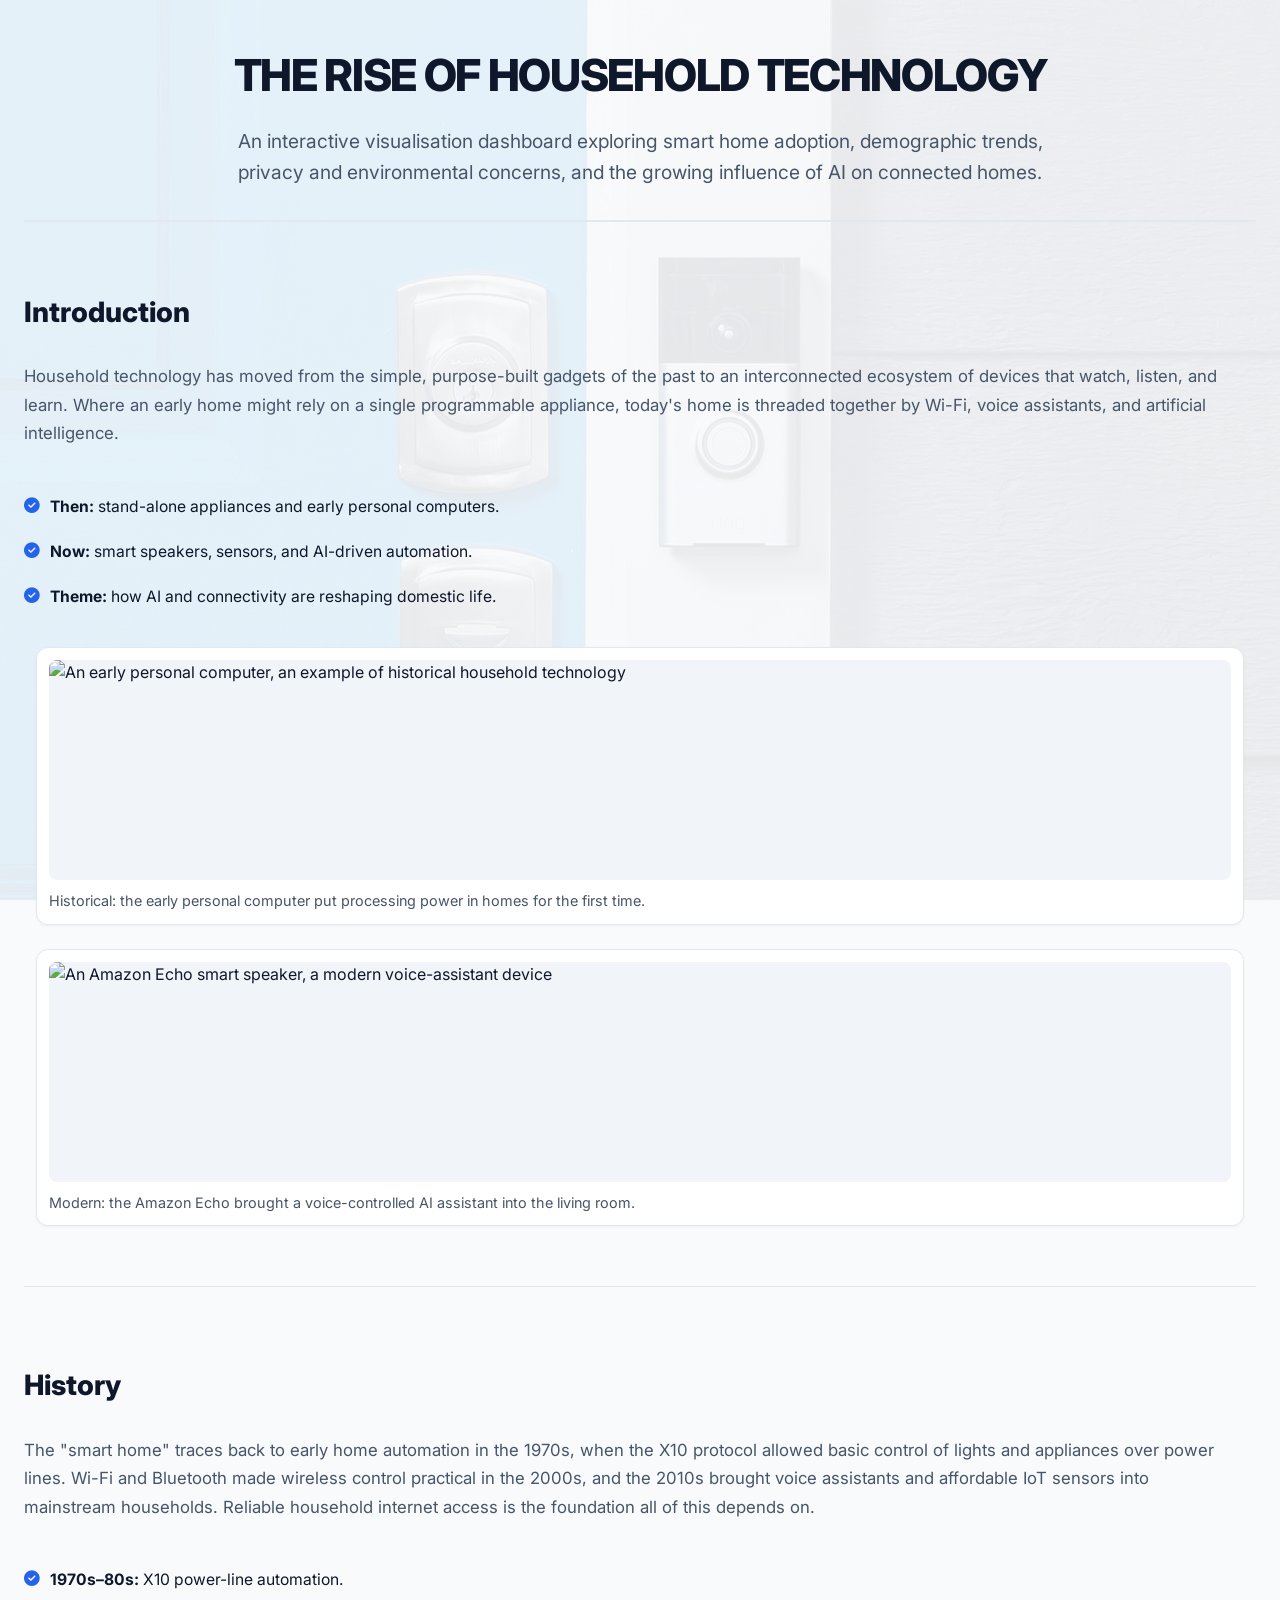
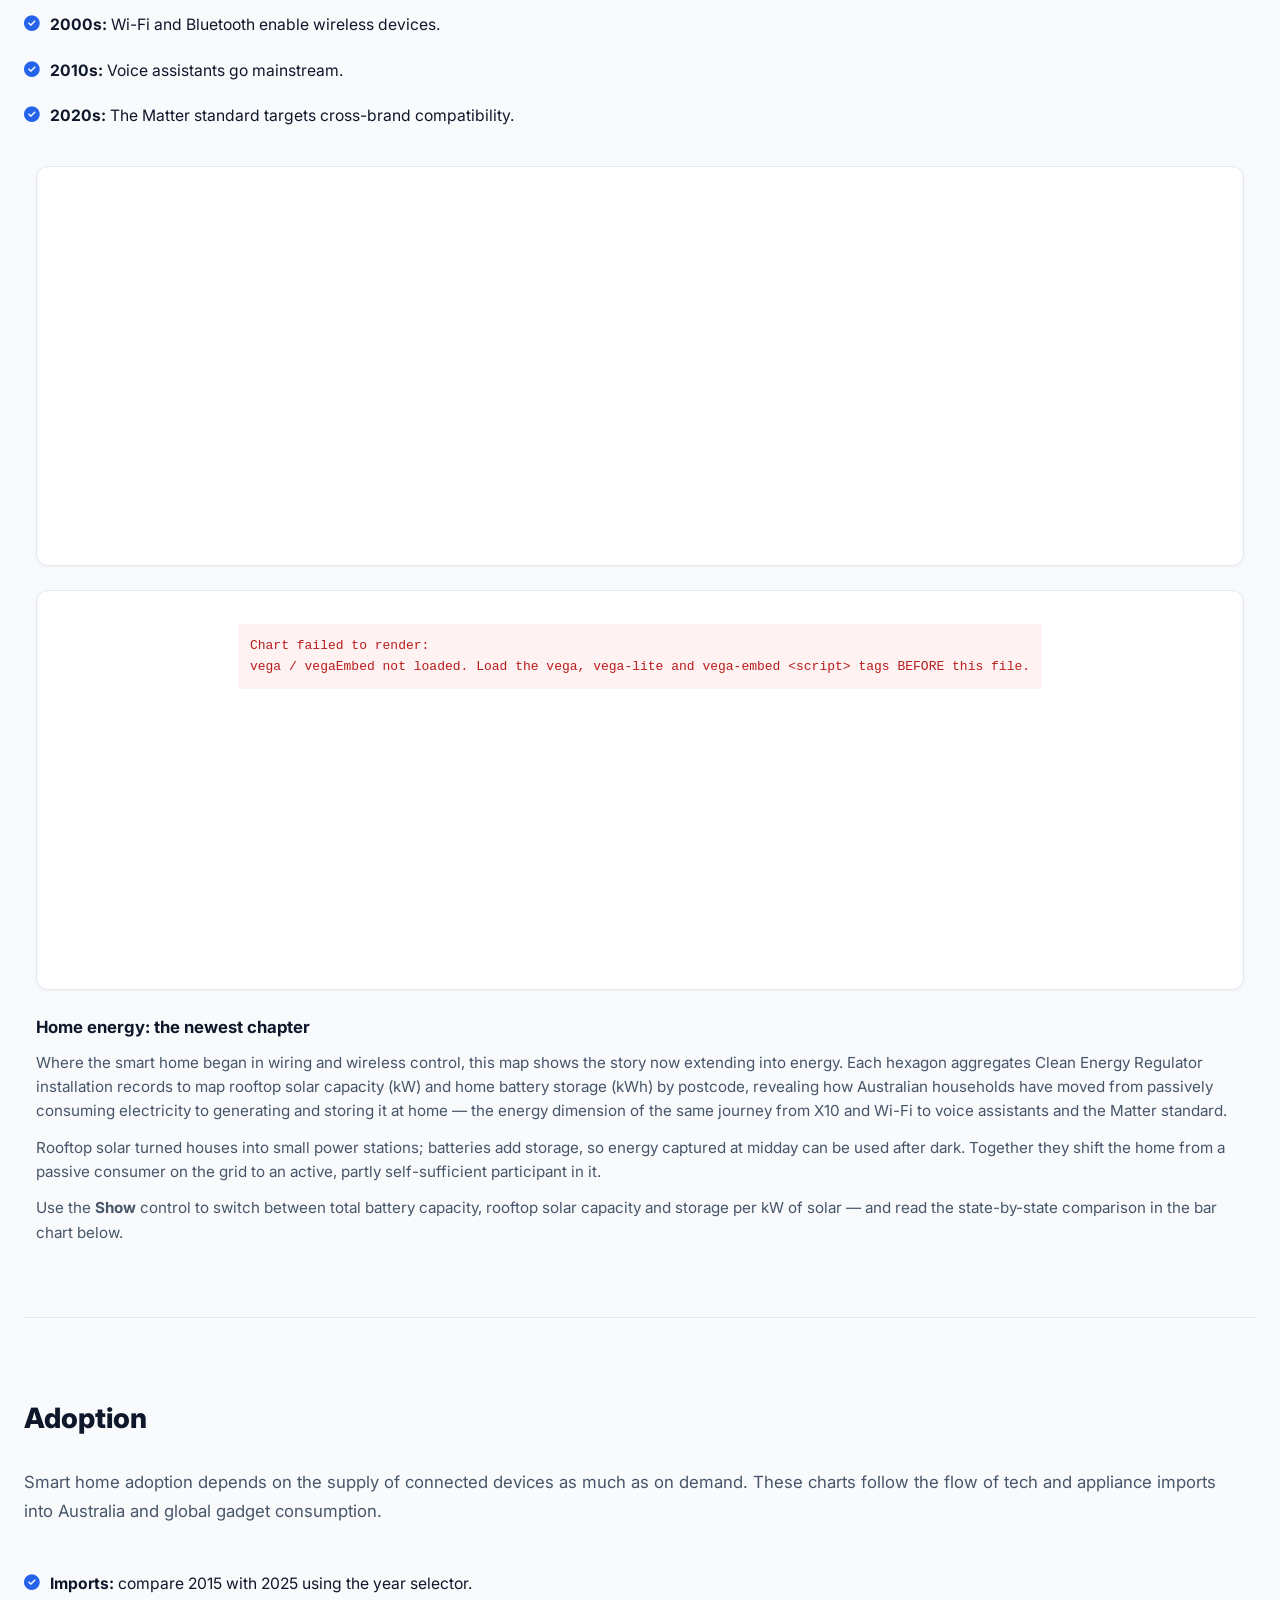
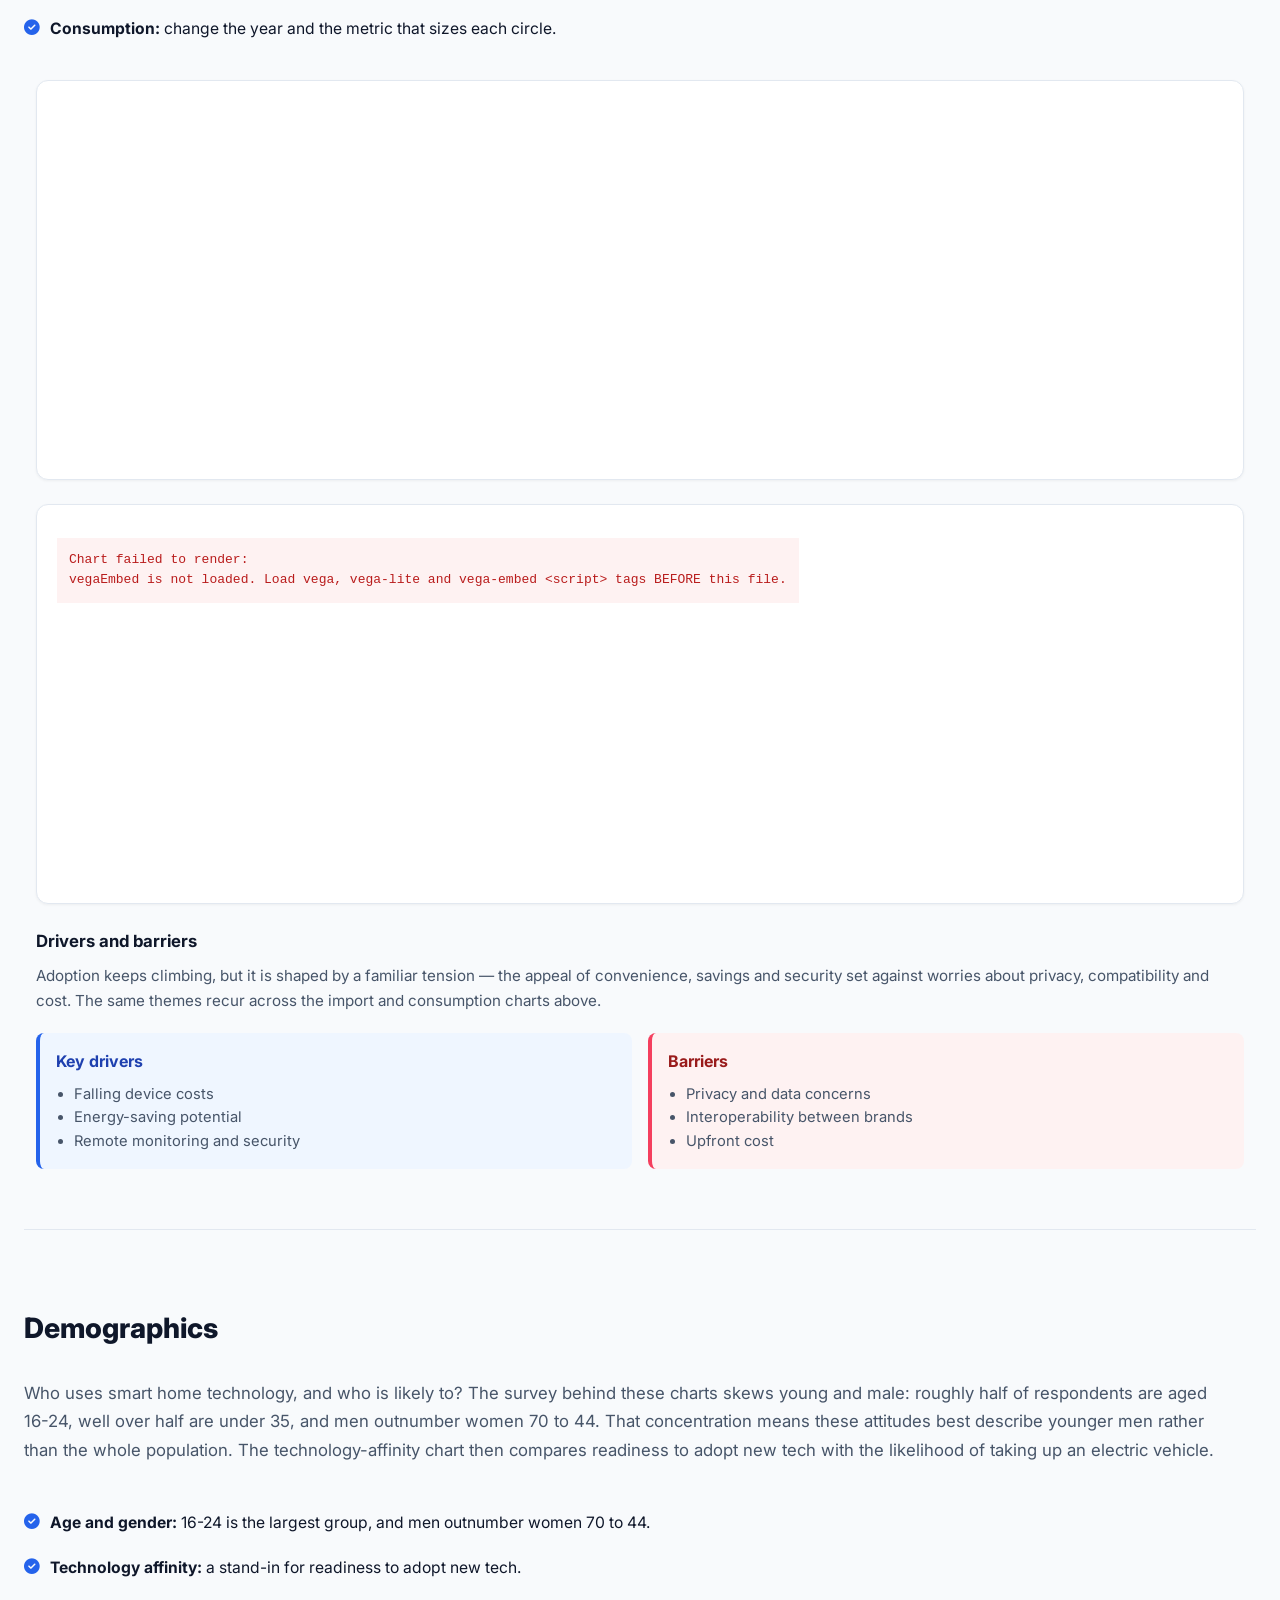
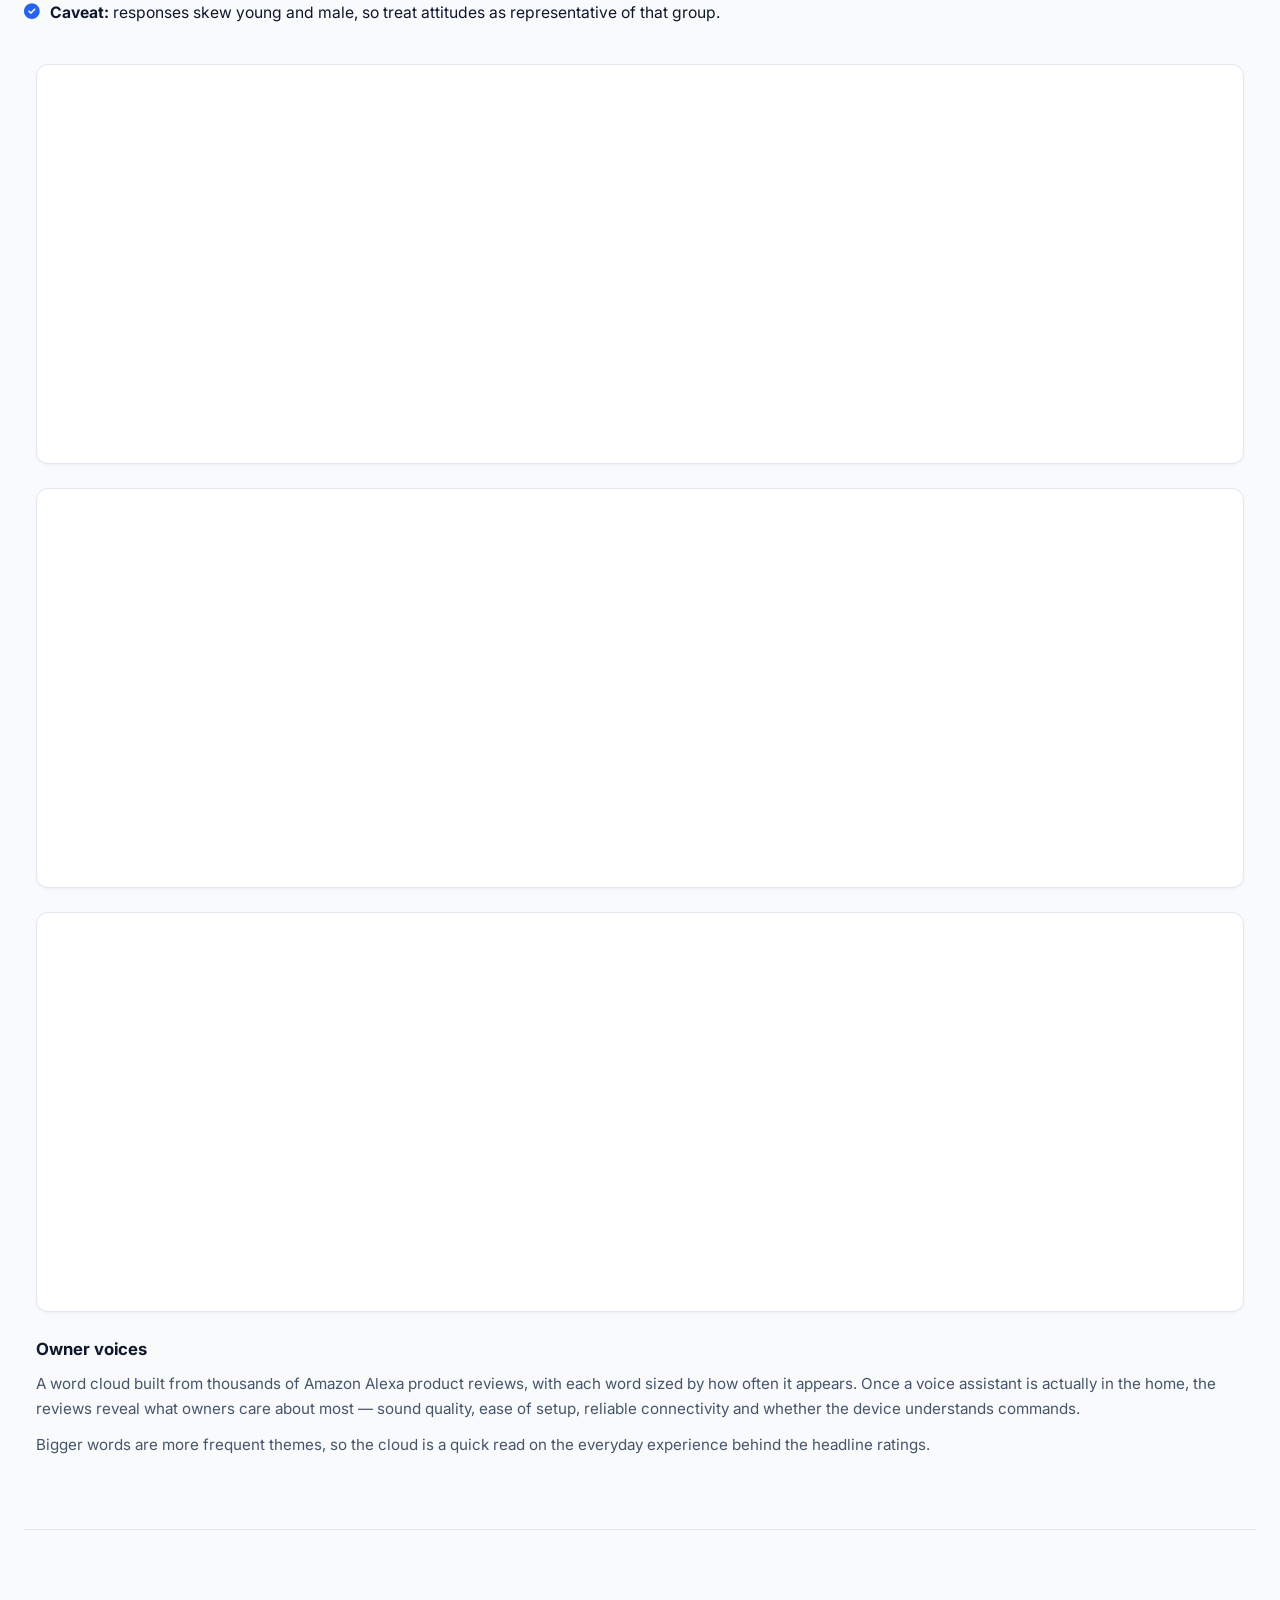
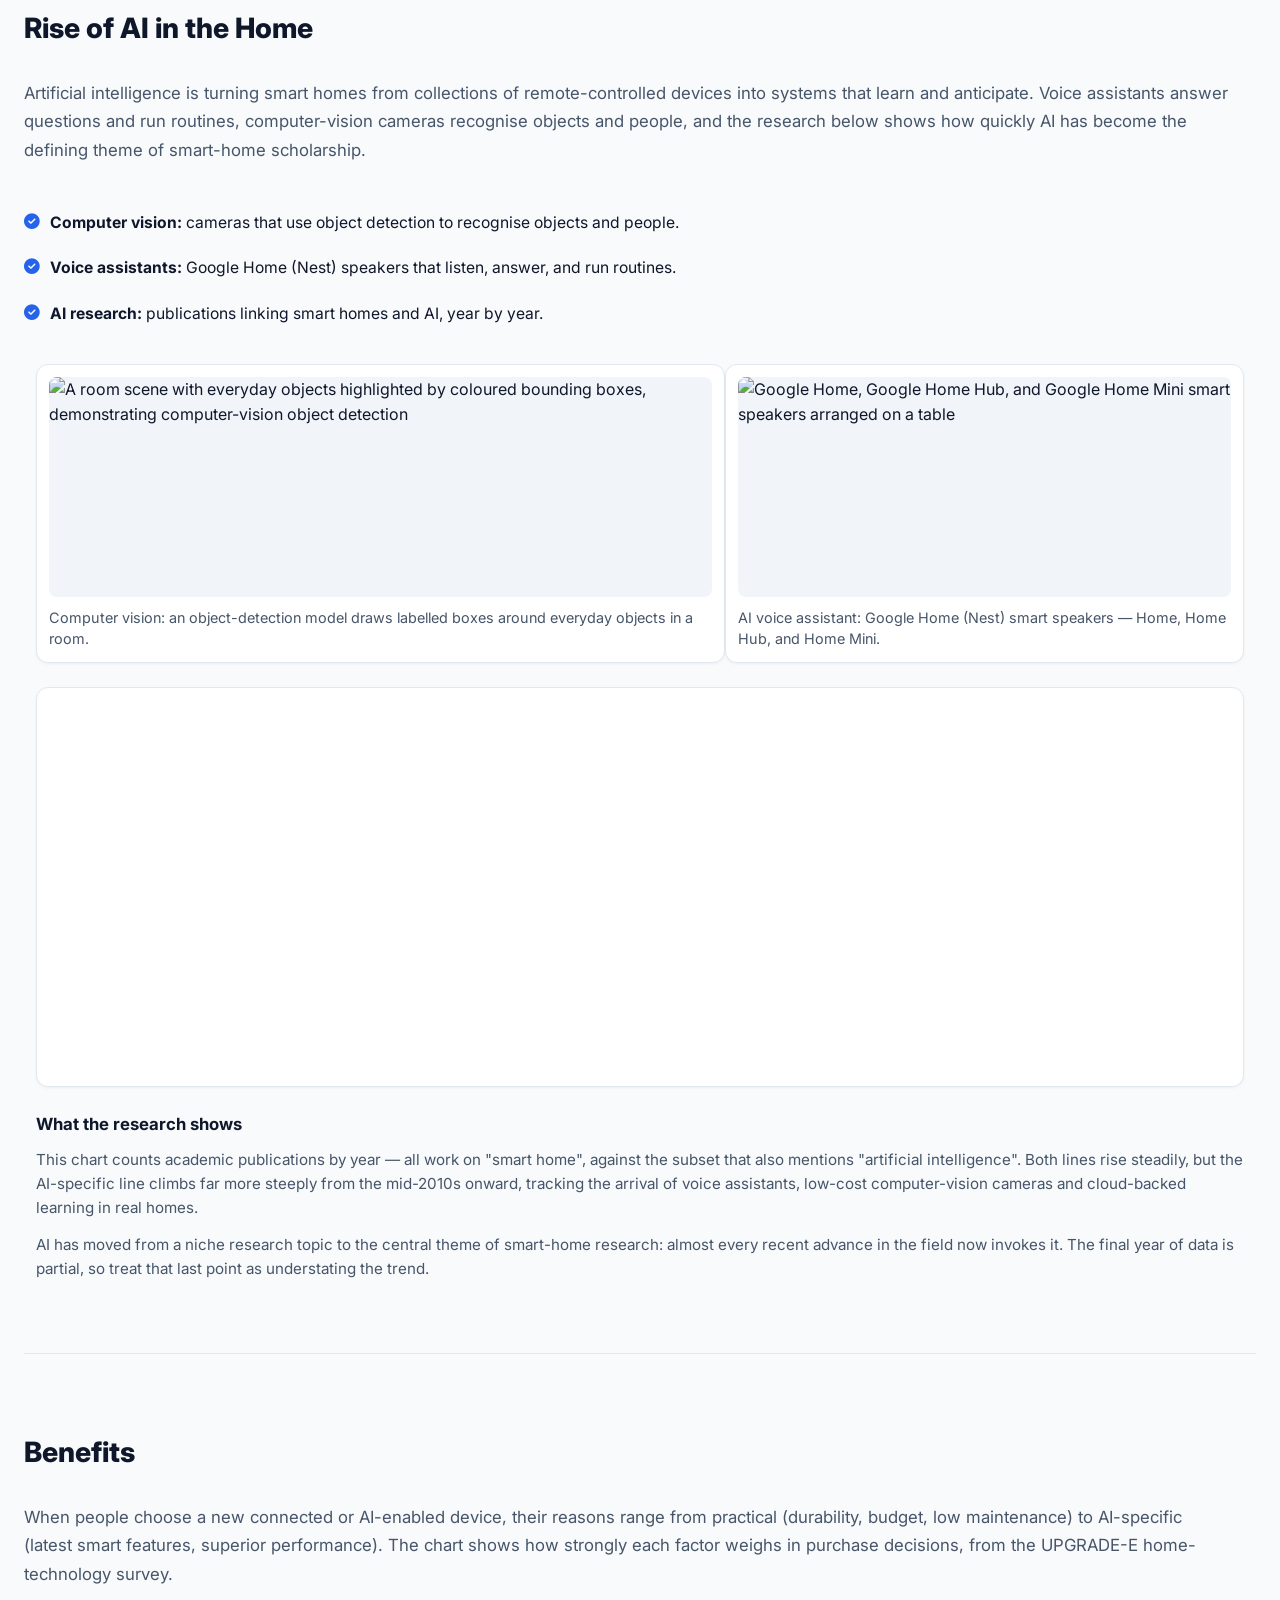
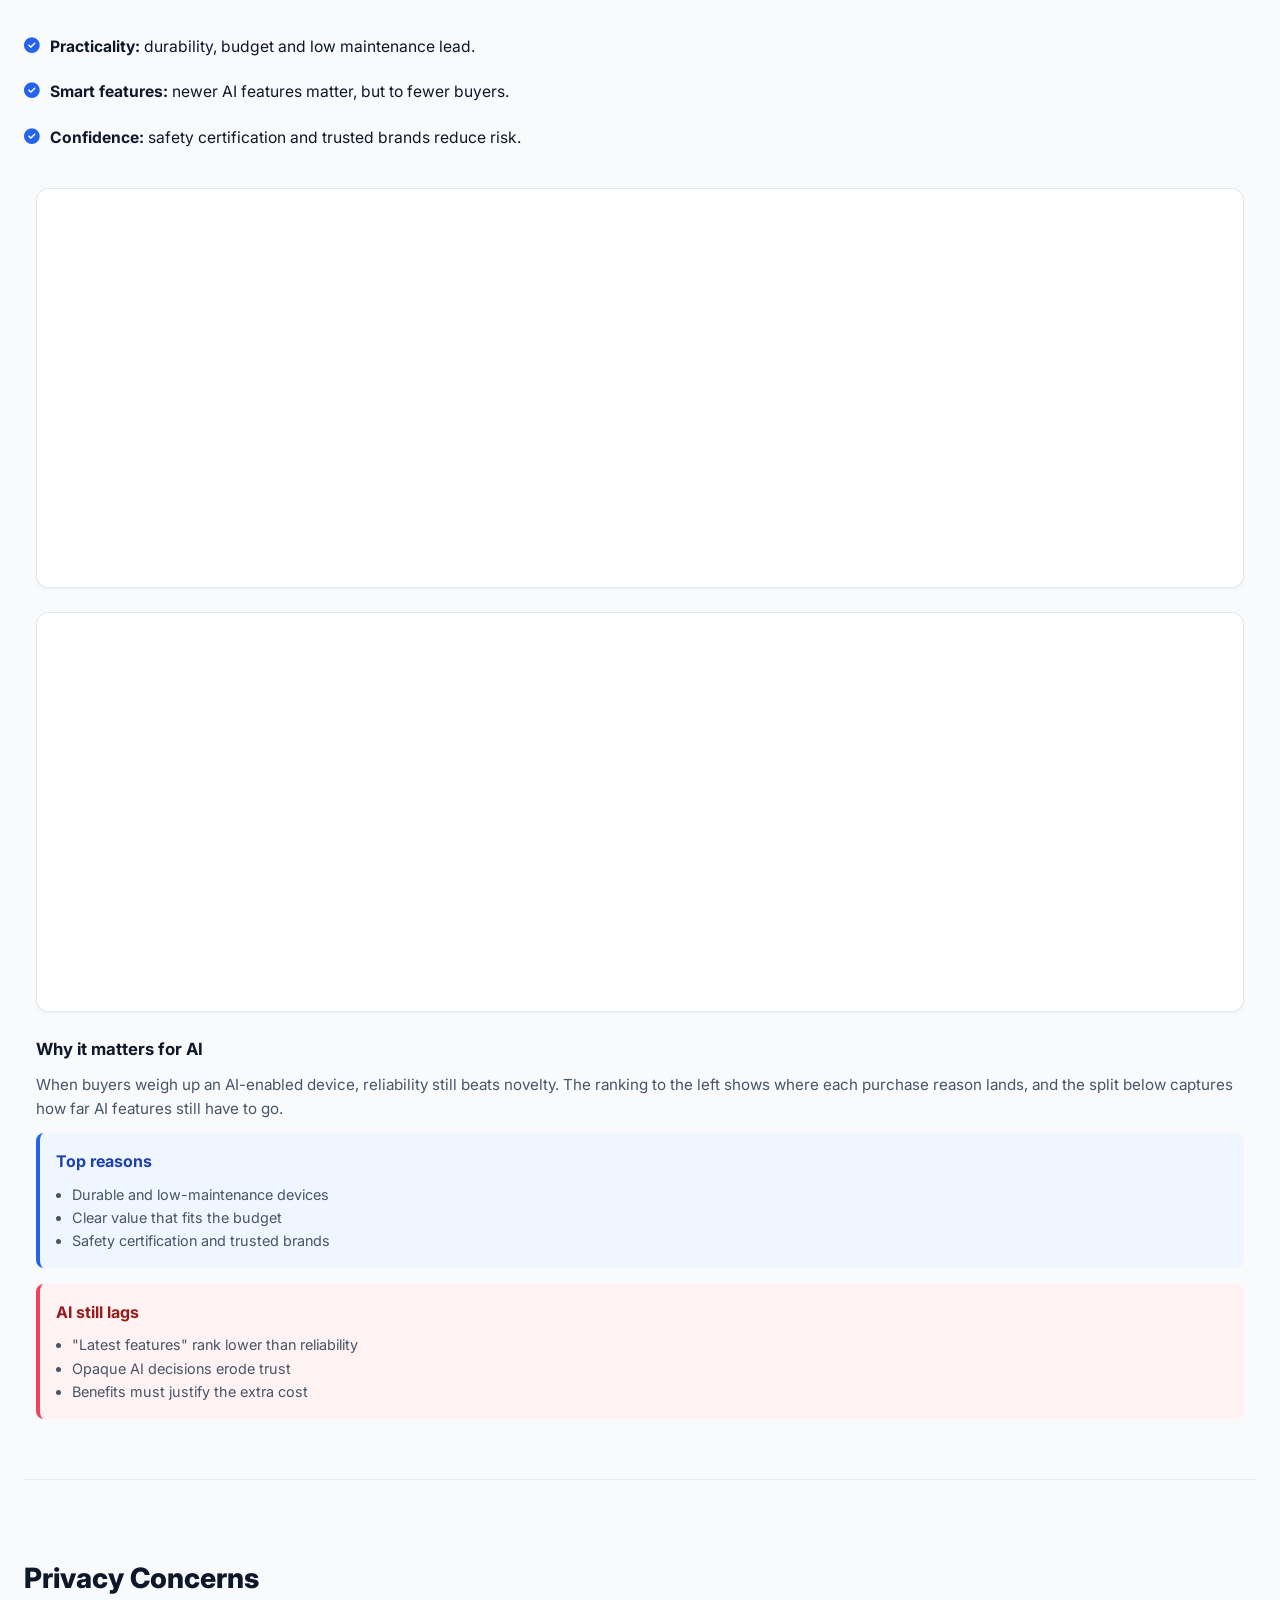
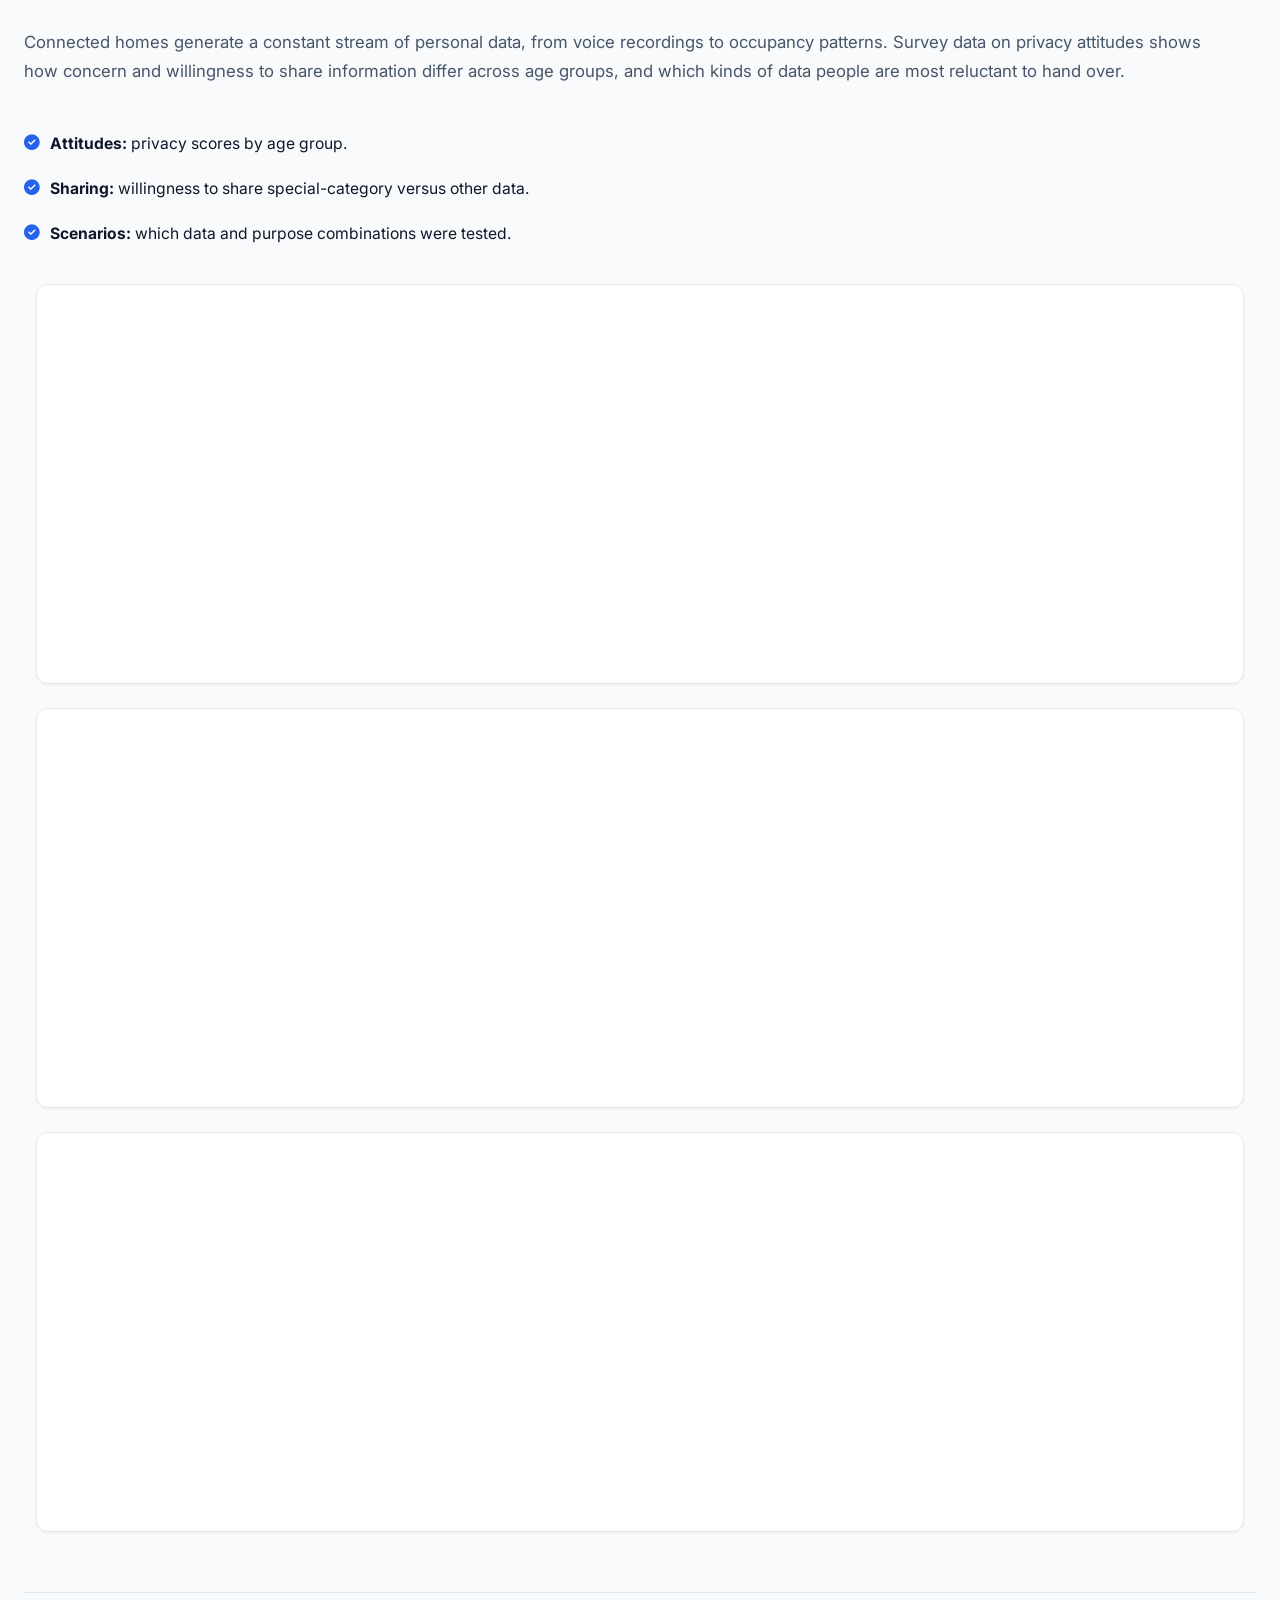
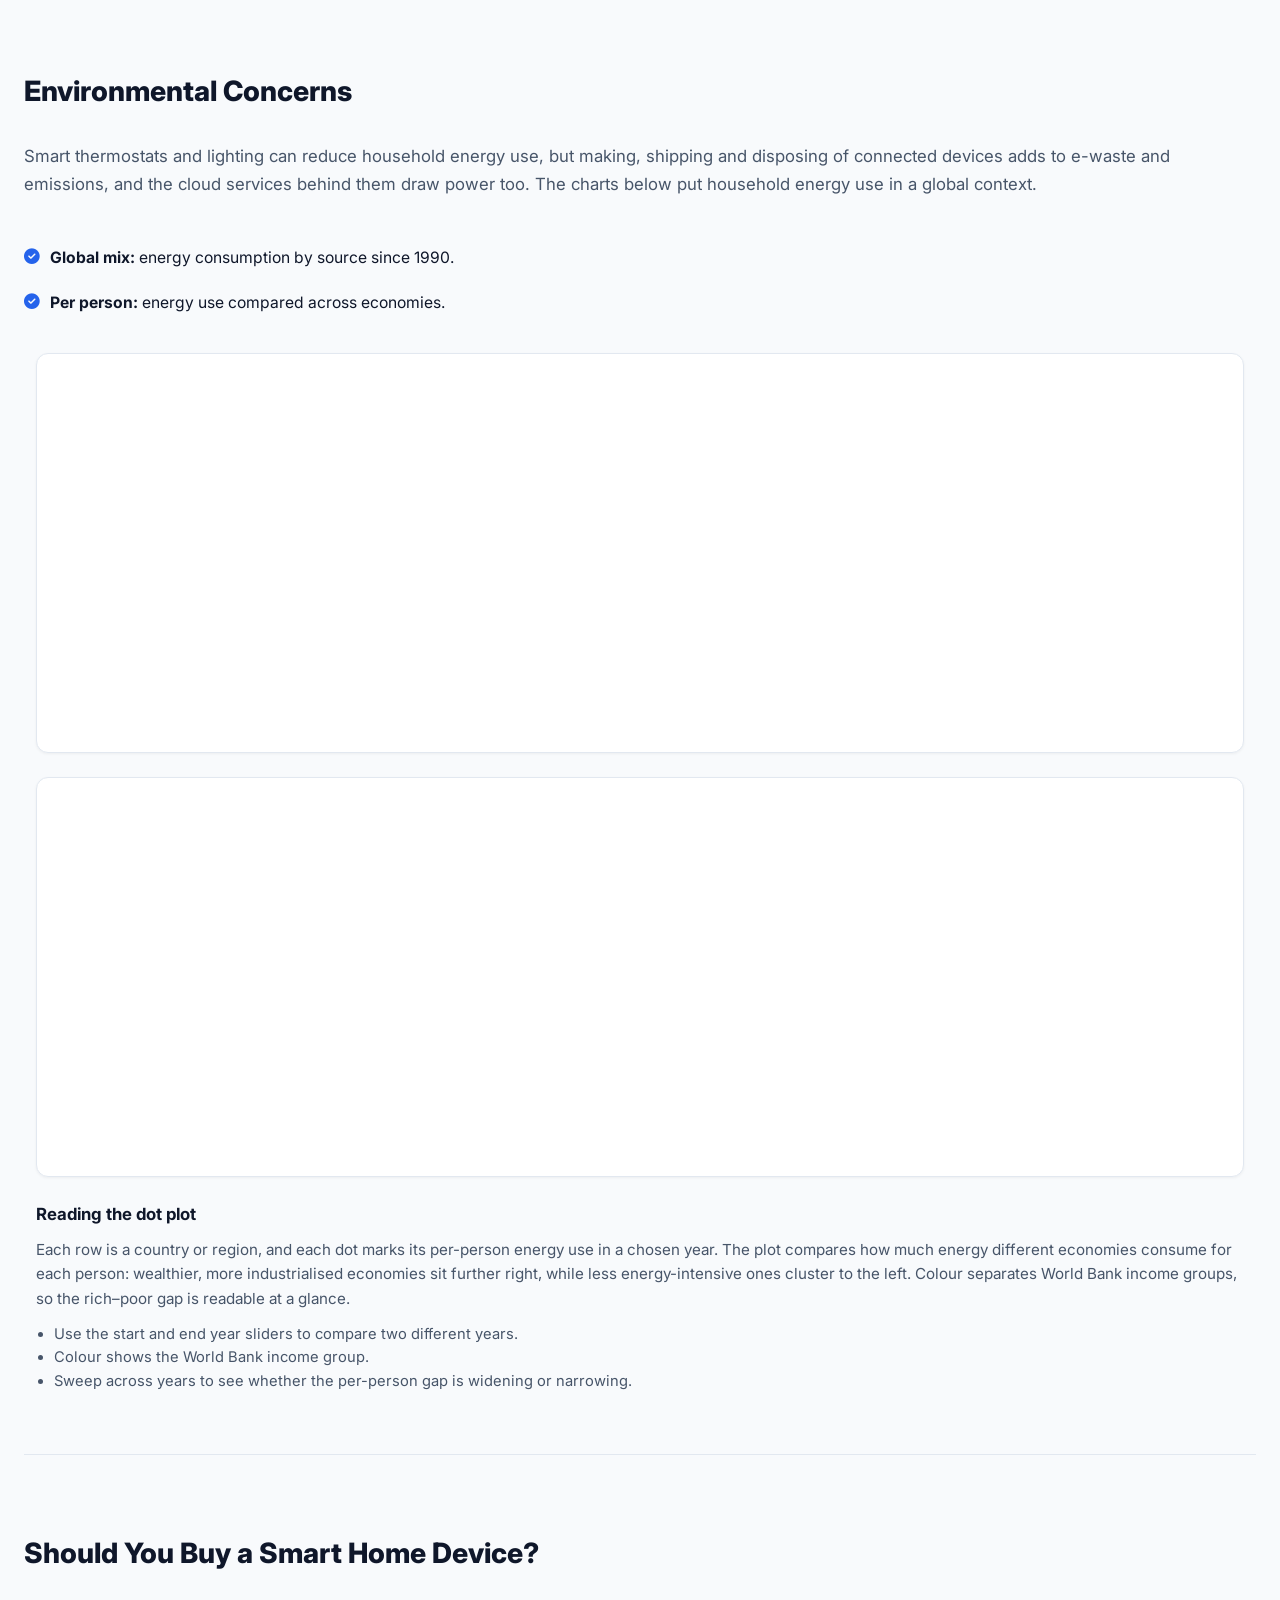
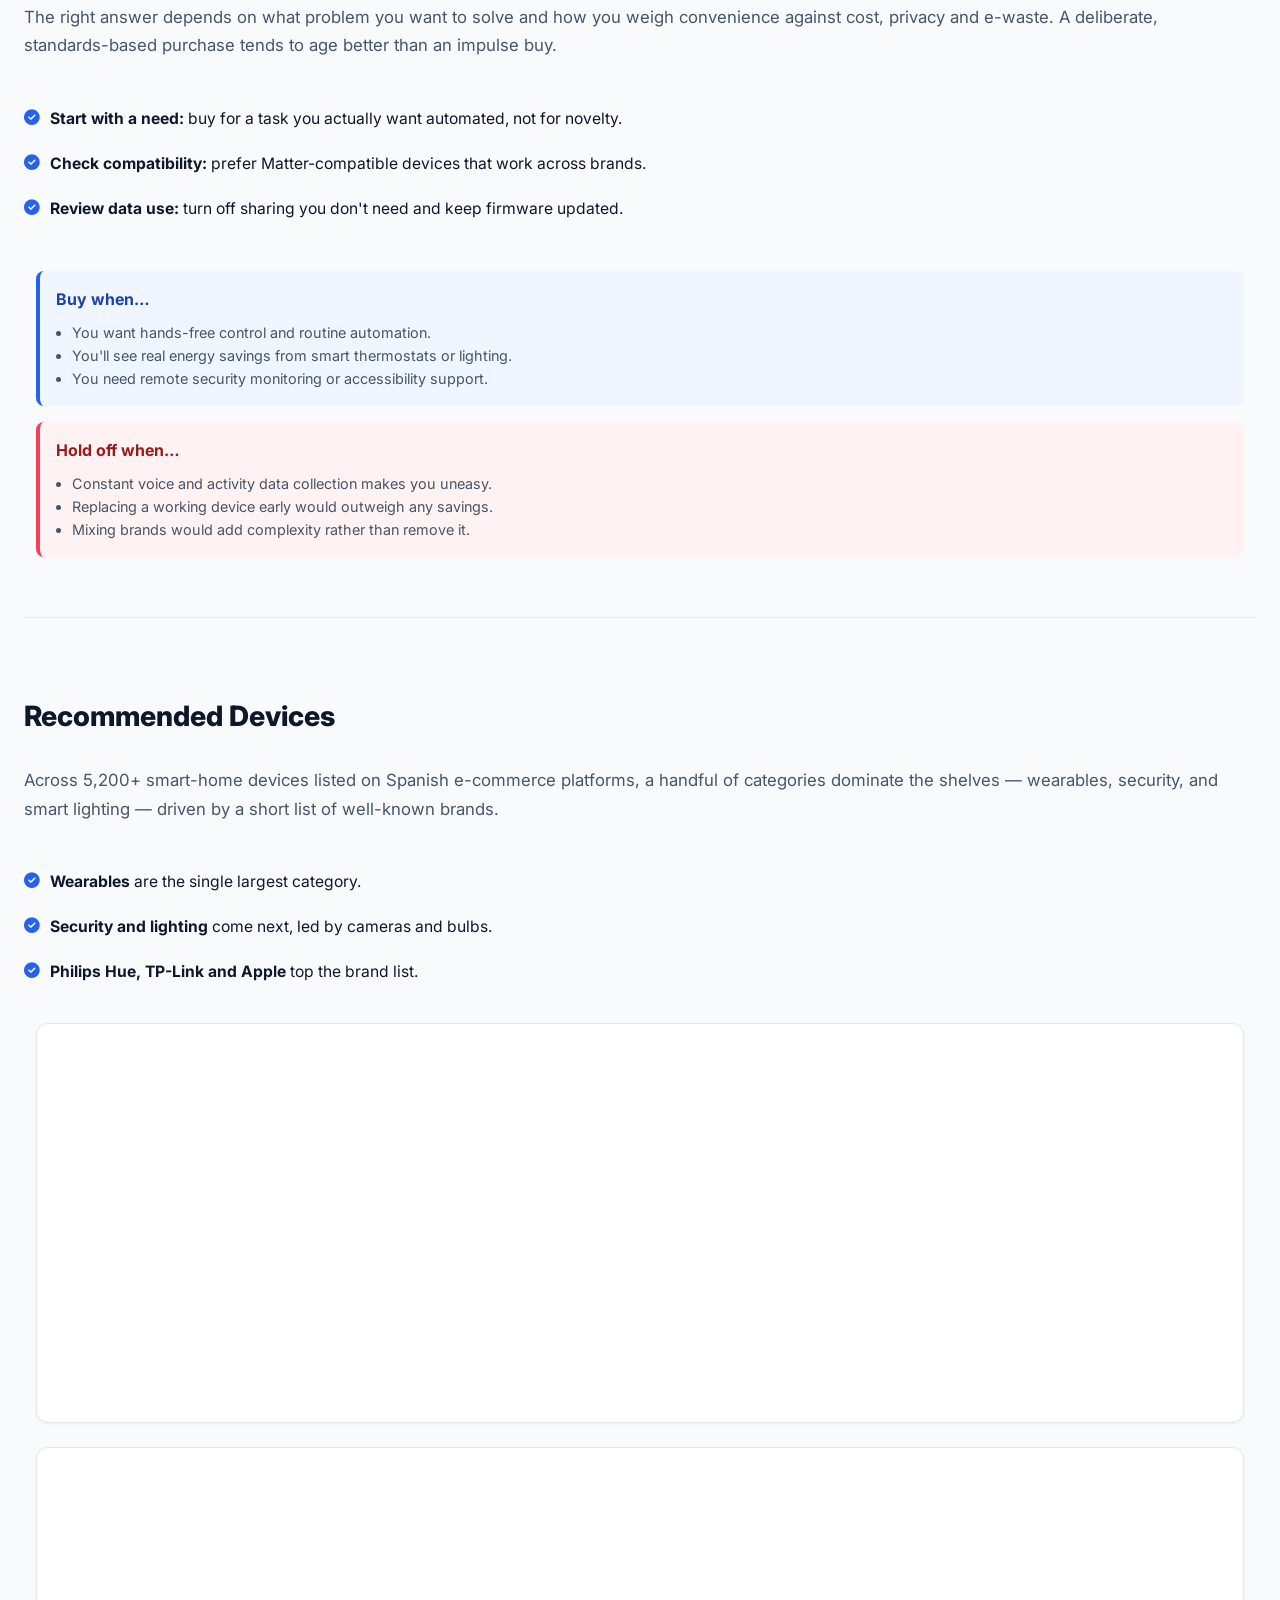
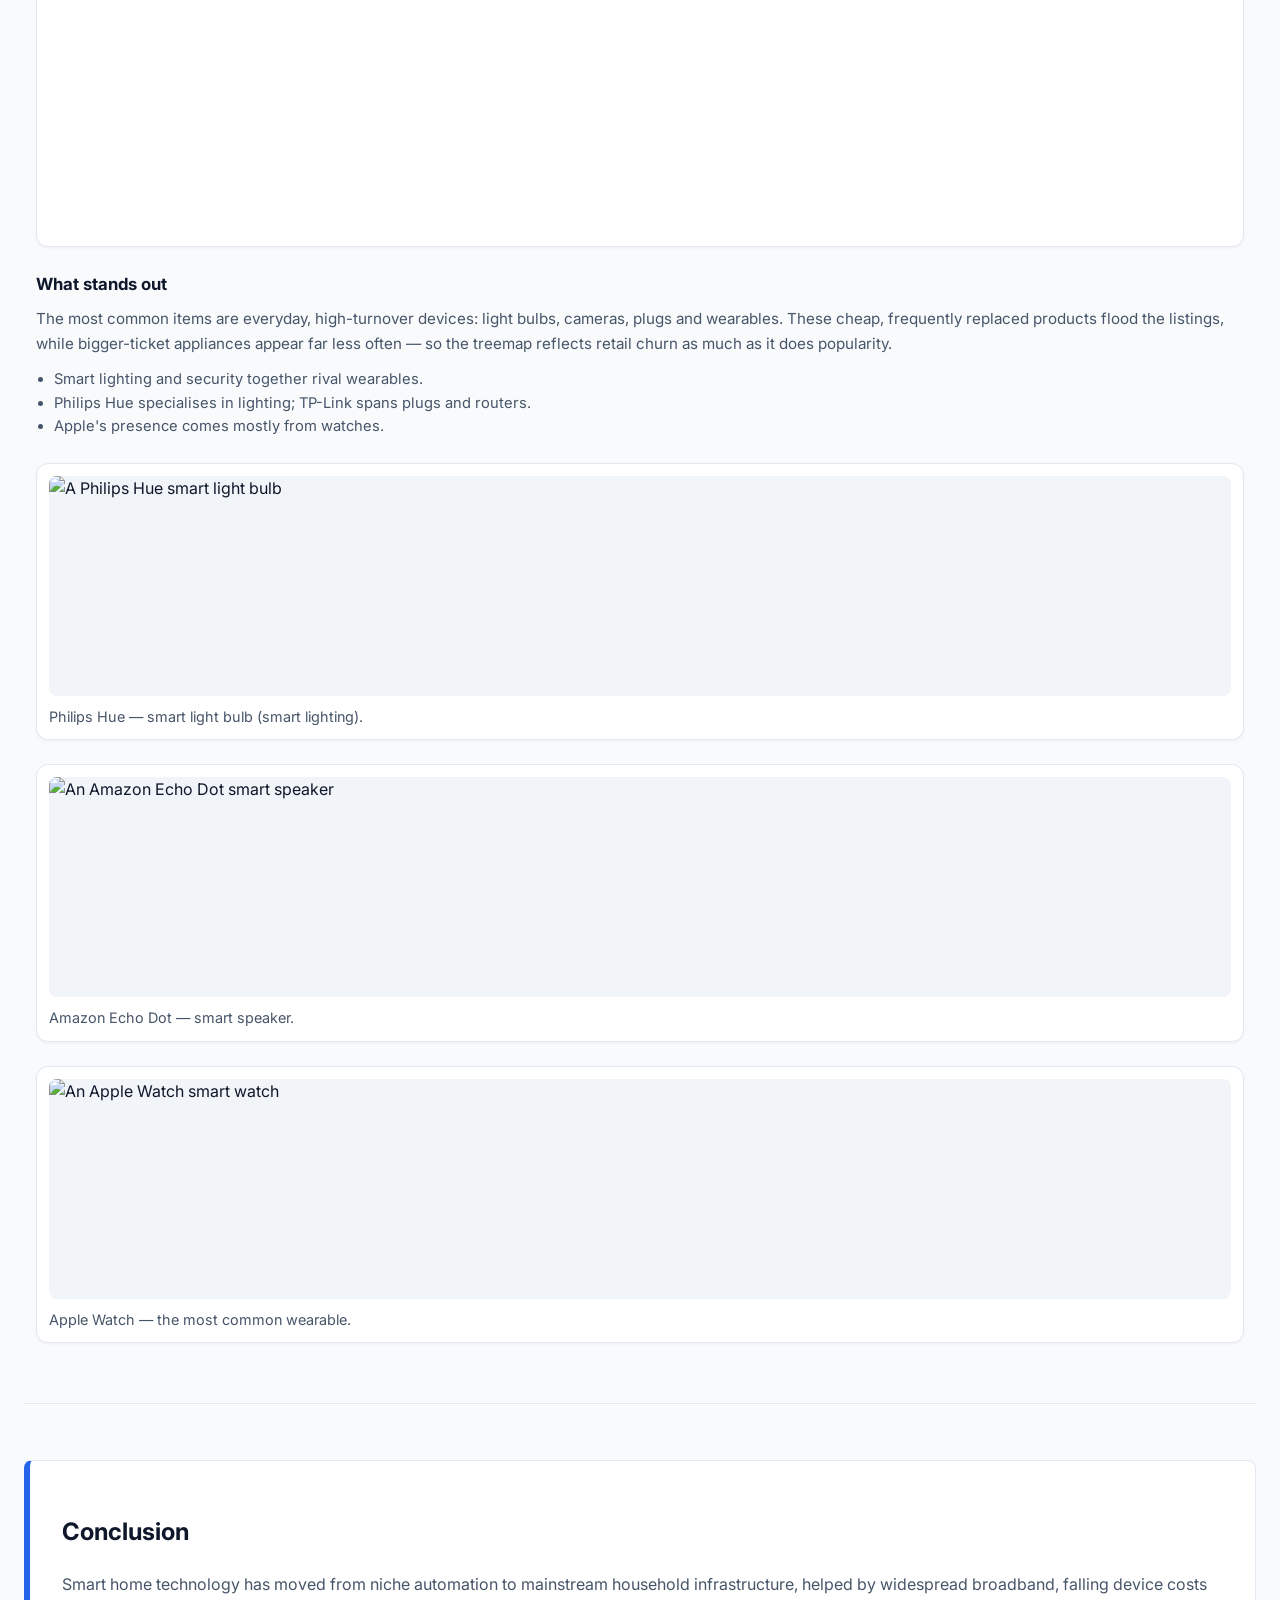
==== commit afc84129: "finalise: updated index.html and the ai declaration to" ====
--- a/index.html
+++ b/index.html
@@ -30,7 +30,7 @@
 
     <header class="hero-header">
       <h1>The Rise of Household Technology</h1>
-      <p>An interactive visualization dashboard exploring smart home adoption, demographic trends, privacy and environmental concerns, and the growing influence of AI on connected homes.</p>
+      <p>An interactive visualisation dashboard exploring smart home adoption, demographic trends, privacy and environmental concerns, and the growing influence of AI on connected homes.</p>
     </header>
 
     <main>
@@ -82,7 +82,7 @@
               The "smart home" traces back to early home automation in the 1970s, when the X10 protocol allowed basic control of lights and appliances over power lines. Wi-Fi and Bluetooth made wireless control practical in the 2000s, and the 2010s brought voice assistants and affordable IoT sensors into mainstream households. Reliable household internet access is the foundation all of this depends on.
             </p>
             <ul class="styled-list">
-              <li><i class="fa-solid fa-circle-check"></i> <span><strong>1970sâ€“80s:</strong> X10 power-line automation.</span></li>
+              <li><i class="fa-solid fa-circle-check"></i> <span><strong>1970s–80s:</strong> X10 power-line automation.</span></li>
               <li><i class="fa-solid fa-circle-check"></i> <span><strong>2000s:</strong> Wi-Fi and Bluetooth enable wireless devices.</span></li>
               <li><i class="fa-solid fa-circle-check"></i> <span><strong>2010s:</strong> Voice assistants go mainstream.</span></li>
               <li><i class="fa-solid fa-circle-check"></i> <span><strong>2020s:</strong> The Matter standard targets cross-brand compatibility.</span></li>
@@ -168,12 +168,12 @@
           <div class="pure-u-1 pure-u-md-1-2 split-text-col">
             <h2 class="section-title">Demographics</h2>
             <p class="section-desc">
-              Who uses smart home technology, and who is likely to? Survey respondents are broken down by age and gender, technology affinity is compared with the likelihood of adopting an electric vehicle, and a device register shows where registered IoT devices sit across local suburbs.
-            </p>
-            <ul class="styled-list">
-              <li><i class="fa-solid fa-circle-check"></i> <span><strong>Age and gender:</strong> respondent counts by age group.</span></li>
+              Who uses smart home technology, and who is likely to? The survey behind these charts skews young and male: roughly half of respondents are aged 16-24, well over half are under 35, and men outnumber women 70 to 44. That concentration means these attitudes best describe younger men rather than the whole population. The technology-affinity chart then compares readiness to adopt new tech with the likelihood of taking up an electric vehicle.
+            </p>
+            <ul class="styled-list">
+              <li><i class="fa-solid fa-circle-check"></i> <span><strong>Age and gender:</strong> 16-24 is the largest group, and men outnumber women 70 to 44.</span></li>
               <li><i class="fa-solid fa-circle-check"></i> <span><strong>Technology affinity:</strong> a stand-in for readiness to adopt new tech.</span></li>
-              <li><i class="fa-solid fa-circle-check"></i> <span><strong>Location:</strong> registered IoT devices by suburb and type.</span></li>
+              <li><i class="fa-solid fa-circle-check"></i> <span><strong>Caveat:</strong> responses skew young and male, so treat attitudes as representative of that group.</span></li>
             </ul>
           </div>
           <div class="pure-u-1 pure-u-md-1-2 chart-cell">
@@ -182,11 +182,8 @@
         </div>
 
         <div class="pure-g">
-          <div class="pure-u-1 pure-u-md-1-2 chart-cell">
+          <div class="pure-u-1 pure-u-md-1 chart-cell">
             <div class="vis-container" id="demographic"></div>
-          </div>
-          <div class="pure-u-1 pure-u-md-1-2 chart-cell">
-            <div class="vis-container" id="vis-iot"></div>
           </div>
         </div>
 
@@ -209,12 +206,12 @@
           <div class="pure-u-1 pure-u-md-1-2 split-text-col">
             <h2 class="section-title">Rise of AI in the Home</h2>
             <p class="section-desc">
-              Artificial intelligence is turning smart homes from collections of remote-controlled devices into systems that learn and anticipate. Voice assistants answer questions and run routines, computer-vision cameras recognise objects and people, and smart appliances increasingly decide when to process data at the edge versus offload it to the cloud for AI analysis.
+              Artificial intelligence is turning smart homes from collections of remote-controlled devices into systems that learn and anticipate. Voice assistants answer questions and run routines, computer-vision cameras recognise objects and people, and the research below shows how quickly AI has become the defining theme of smart-home scholarship.
             </p>
             <ul class="styled-list">
               <li><i class="fa-solid fa-circle-check"></i> <span><strong>Computer vision:</strong> cameras that use object detection to recognise objects and people.</span></li>
               <li><i class="fa-solid fa-circle-check"></i> <span><strong>Voice assistants:</strong> Google Home (Nest) speakers that listen, answer, and run routines.</span></li>
-              <li><i class="fa-solid fa-circle-check"></i> <span><strong>On-device AI:</strong> which appliances offload work to the cloud for AI processing.</span></li>
+              <li><i class="fa-solid fa-circle-check"></i> <span><strong>AI research:</strong> publications linking smart homes and AI, year by year.</span></li>
             </ul>
           </div>
           <div class="pure-u-1 pure-u-md-1-2 chart-cell">
@@ -239,26 +236,9 @@
           </div>
           <div class="pure-u-1 pure-u-md-1-2 chart-cell">
             <div class="chart-note">
-              <h3>What AI changes at home</h3>
-              <p>As AI moves out of the cloud and into everyday appliances, it changes what a house can do on its own — along with the trade-offs that come with giving devices more autonomy over data and decisions.</p>
-              <div class="split-box-container stacked">
-                <div class="driver-box">
-                  <h4>Benefits</h4>
-                  <ul>
-                    <li>Predictive, hands-free automation</li>
-                    <li>Natural-language voice control</li>
-                    <li>Anomaly detection for safety and security</li>
-                  </ul>
-                </div>
-                <div class="barrier-box">
-                  <h4>Risks</h4>
-                  <ul>
-                    <li>More personal data collected and processed</li>
-                    <li>Opaque, hard-to-audit decisions</li>
-                    <li>Uneven readiness between devices and brands</li>
-                  </ul>
-                </div>
-              </div>
+              <h3>What the research shows</h3>
+              <p>This chart counts academic publications by year — all work on "smart home", against the subset that also mentions "artificial intelligence". Both lines rise steadily, but the AI-specific line climbs far more steeply from the mid-2010s onward, tracking the arrival of voice assistants, low-cost computer-vision cameras and cloud-backed learning in real homes.</p>
+              <p>AI has moved from a niche research topic to the central theme of smart-home research: almost every recent advance in the field now invokes it. The final year of data is partial, so treat that last point as understating the trend.</p>
             </div>
           </div>
         </div>
@@ -501,7 +481,6 @@
             <li>Pglpm. (2021). <em>GDPR privacy survey dataset</em> [Data set]. GitHub. https://github.com/pglpm/GDPR</li>
             <li>UPGRADE-E. (n.d.). <em>UPGRADE-E survey: Enhancing home energy decisions</em> [Data set]. https://www.upgrade-e.eu/</li>
             <li>UC3M Software Engineering. (2026). <em>SMASH: Spanish market's smart home devices — 2024 descriptors</em> [Data set]. Zenodo. https://doi.org/10.21950/JTIQQ5</li>
-            <li>Gajjar, N. (n.d.). <em>IoT device register, City of Casey</em> [Data set]. Kaggle. https://www.kaggle.com/datasets/neelgajjar/iot-device-register</li>
             <li>Taranvee. (n.d.). <em>Smart home dataset with weather information</em> [Data set]. Kaggle. https://www.kaggle.com/datasets/taranvee/smart-home-dataset-with-weather-information</li>
             <li>GitHub. (n.d.). <em>Smart home dataset</em> [Data set]. https://github.com/</li>
             <li>Clean Energy Regulator. (2026). <em>Small generation unit (SGU) installation data: solar, battery, wind and hydro capacity, 2011–present</em> [Data set]. Australian Government. https://cer.gov.au/</li>
@@ -510,6 +489,9 @@
             <li>ENERGY STAR. (n.d.). <em>Smart thermostats FAQ</em>. U.S. Environmental Protection Agency. https://www.energystar.gov/products/heating_cooling/smart_thermostats/smart_thermostat_faq</li>
             <li>SQ Magazine. (2024). <em>Smart home statistics</em>. https://sqmagazine.co.uk/smart-home-statistics/</li>
             <li>Ring. (2017). <em>Ring video doorbell</em> [Photograph]. Wikimedia Commons. https://commons.wikimedia.org/wiki/File:Ring_video_doorbell.jpg (CC BY-SA 4.0)</li>
+            <li>MTheiler. (2019). <em>Detected-with-YOLO — Schreibtisch mit Objekten (object detection with OpenCV DNN and YOLOv3)</em> [Photograph]. Wikimedia Commons. https://commons.wikimedia.org/wiki/File:Detected-with-YOLO--Schreibtisch-mit-Objekten.jpg (CC BY-SA 4.0)</li>
+            <li>Y2kcrazyjoker4. (2019). <em>Google Home with Home Hub and Home Mini on table</em> [Photograph]. Wikimedia Commons. https://commons.wikimedia.org/wiki/File:Google_Home_with_Home_Hub_and_Home_Mini_on_table.jpg (CC BY-SA 4.0)</li>
+            <li>OpenAlex. (n.d.). <em>OpenAlex: An open index of scholarly works</em> [Data set]. https://openalex.org/</li>
           </ol>
         </div>
       </section>
@@ -531,7 +513,6 @@
   <script src="visualisation/willingnessToShareInfo.js"></script>
   <script src="visualisation/aiInHome.js"></script>
   <script src="visualisation/gdpr.js"></script>
-  <script src="visualisation/iotDeviceRegister.js"></script>
   <script src="visualisation/buyReasons.js"></script>
   <script src="visualisation/popularItems.js"></script>
 
